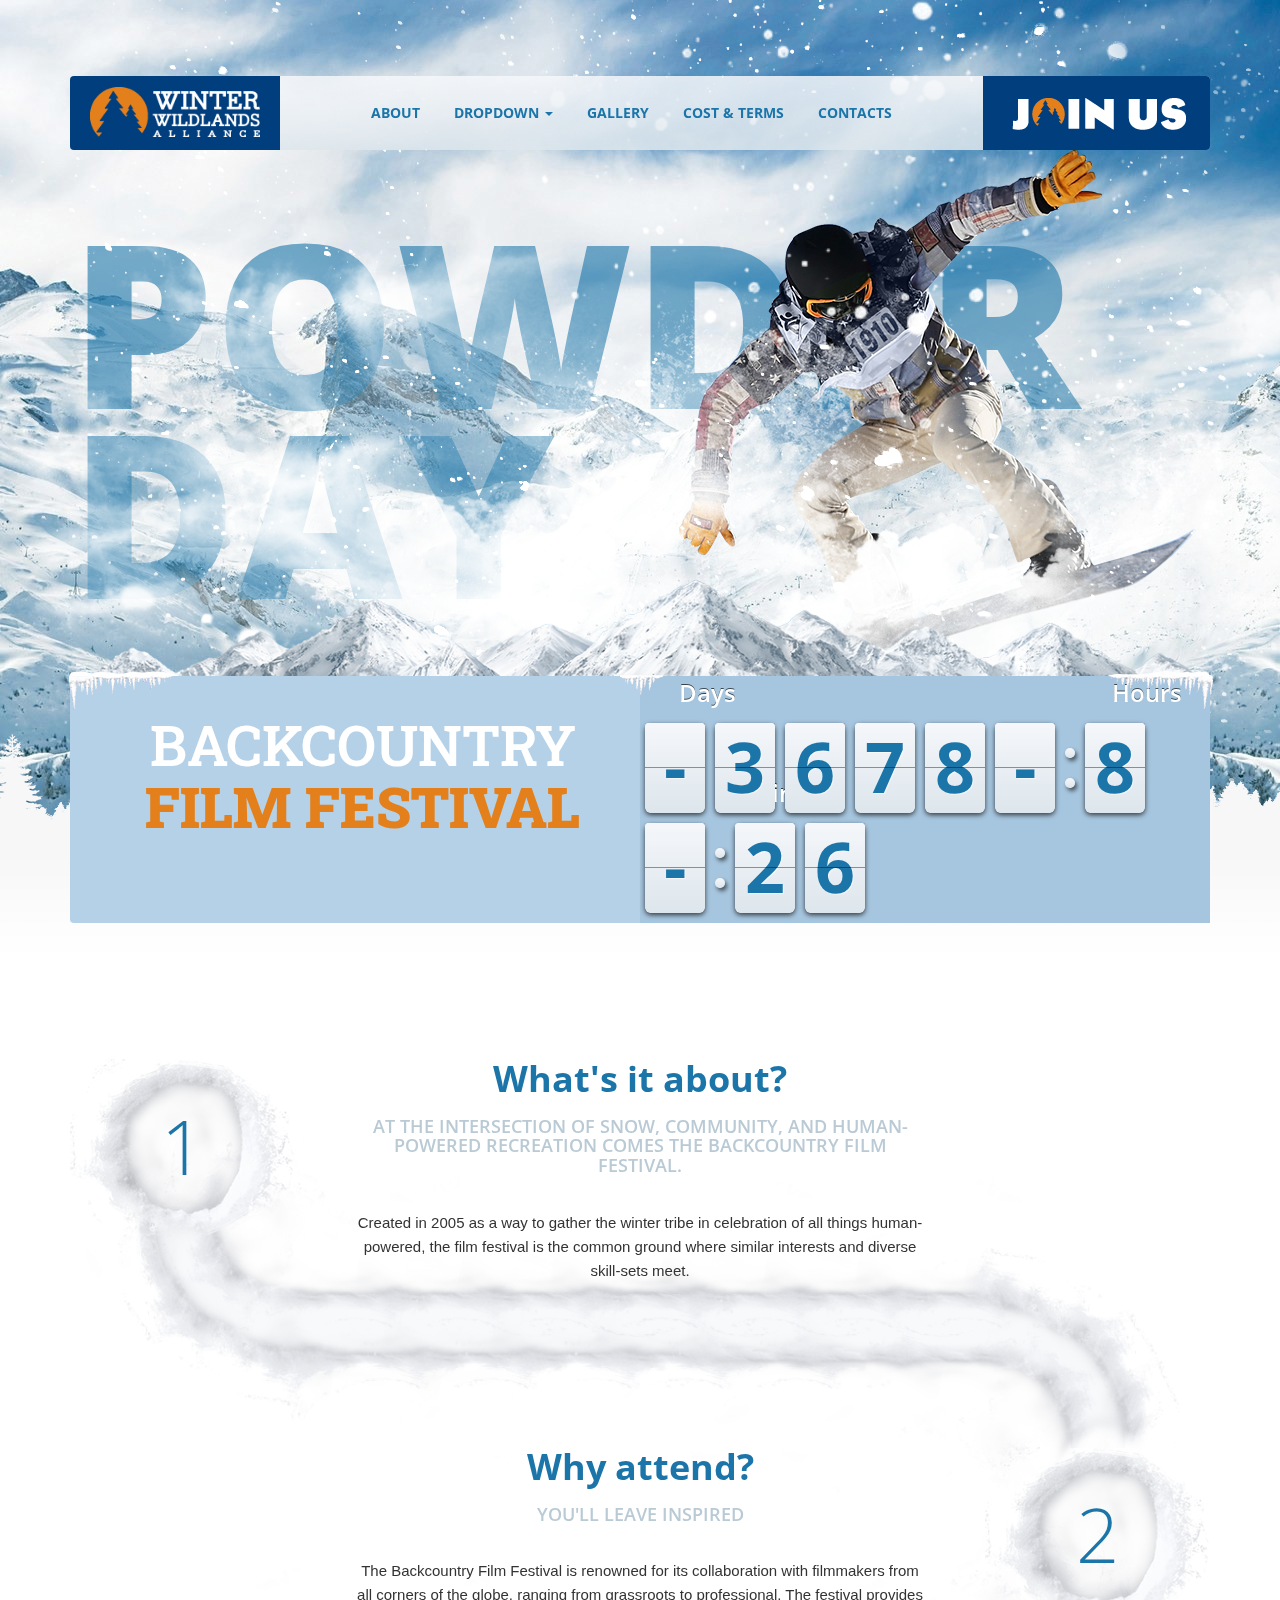
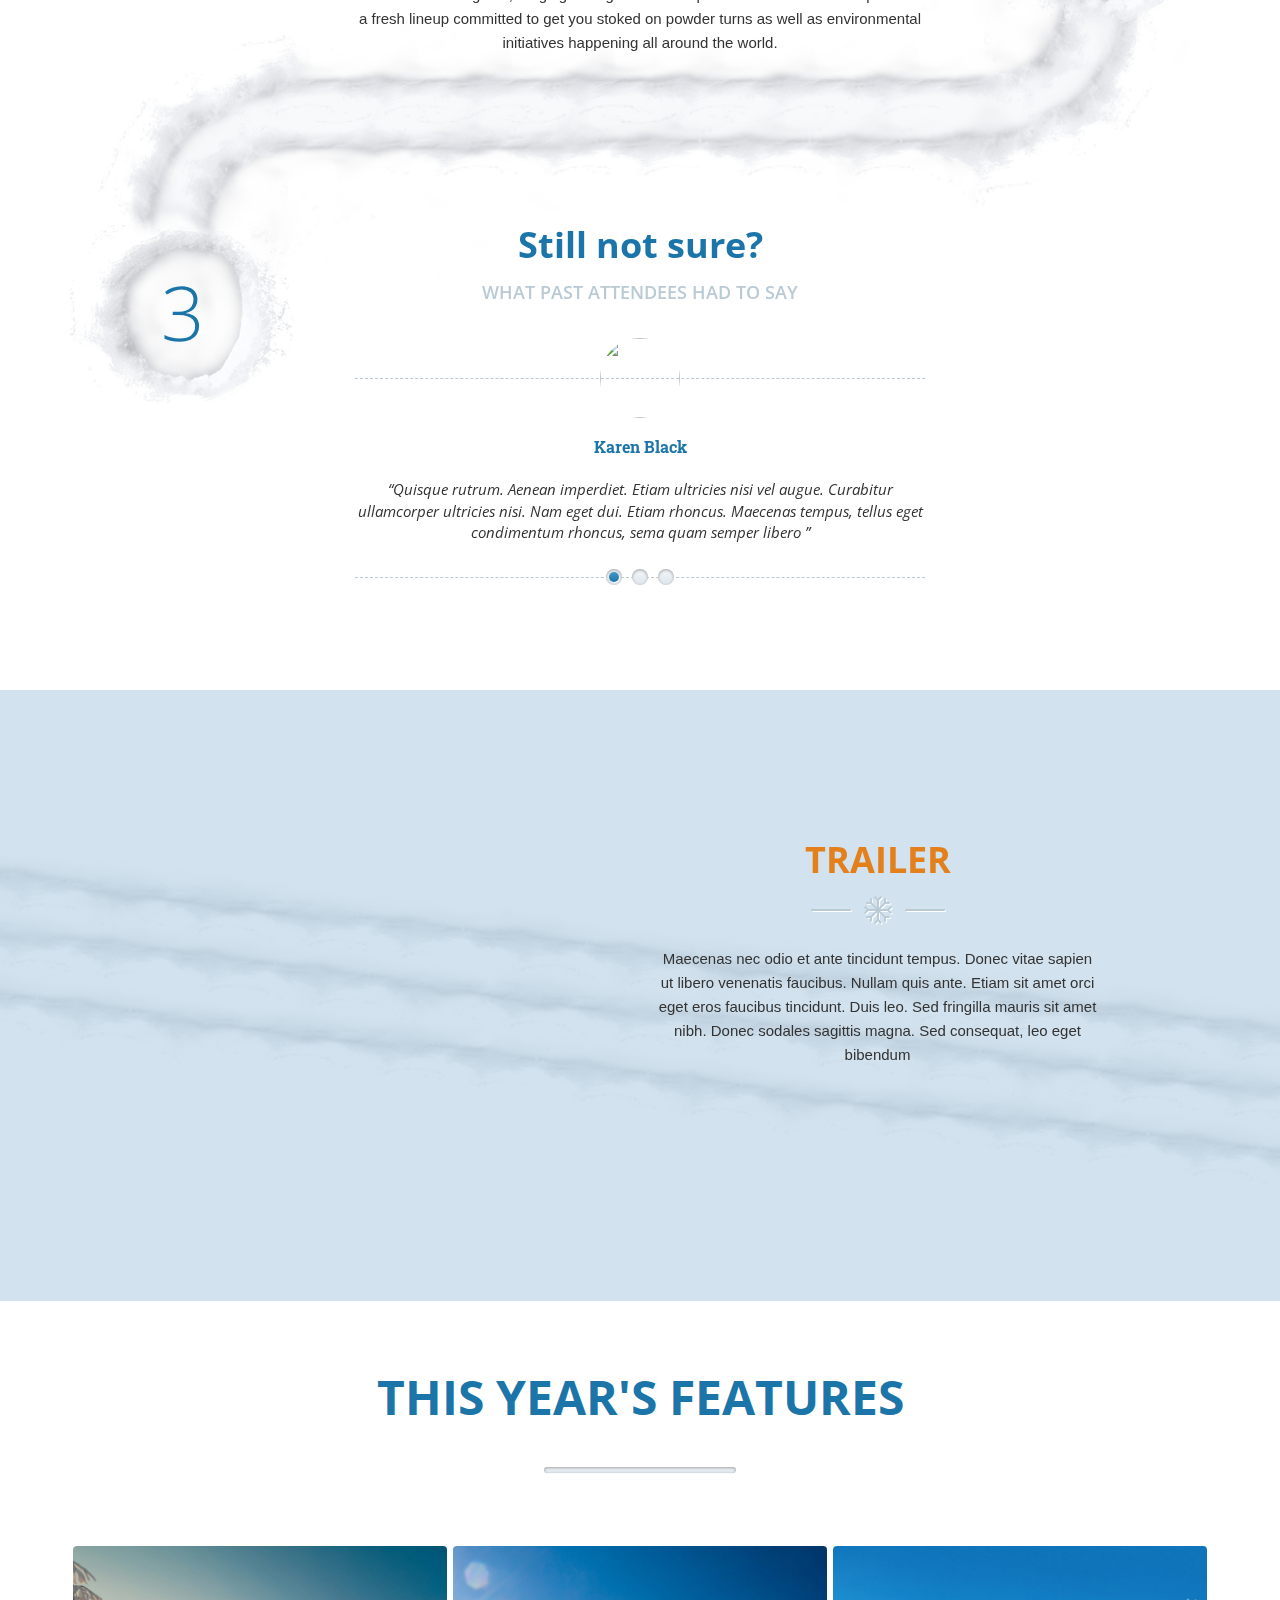
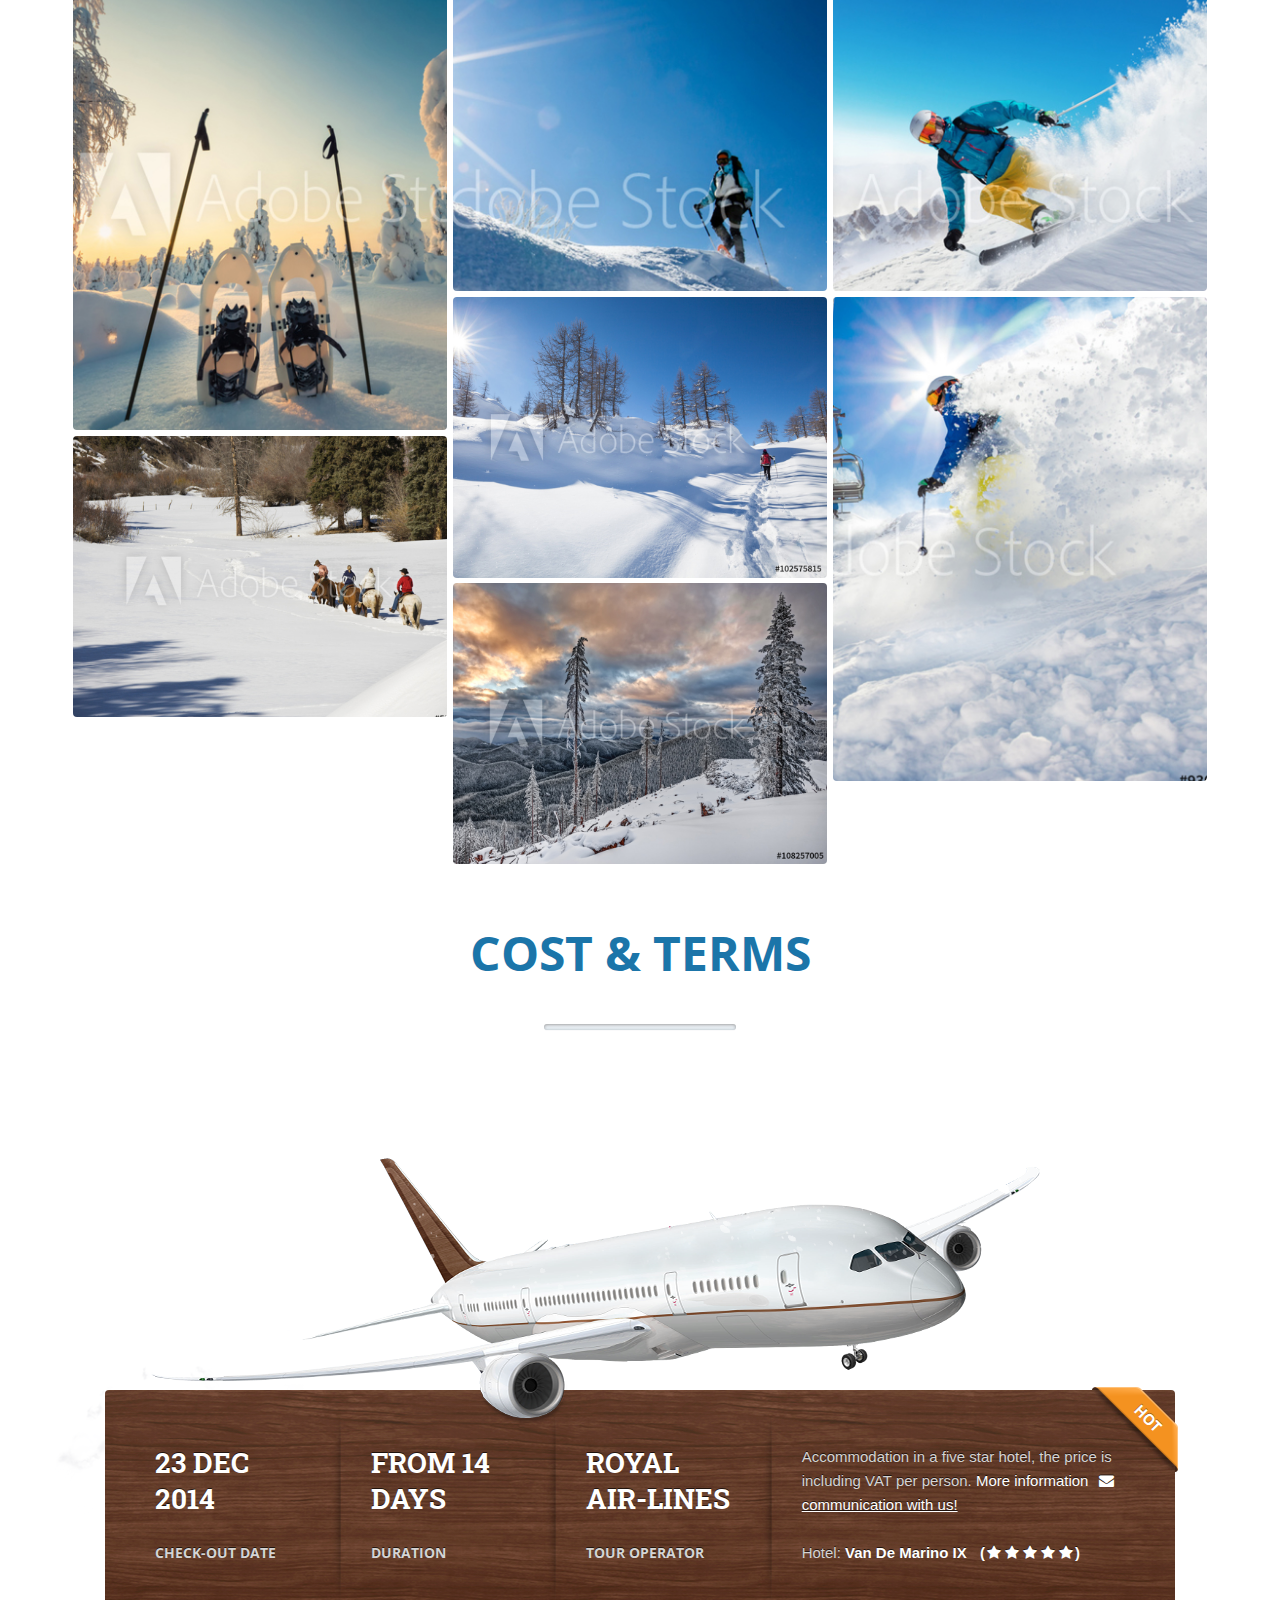
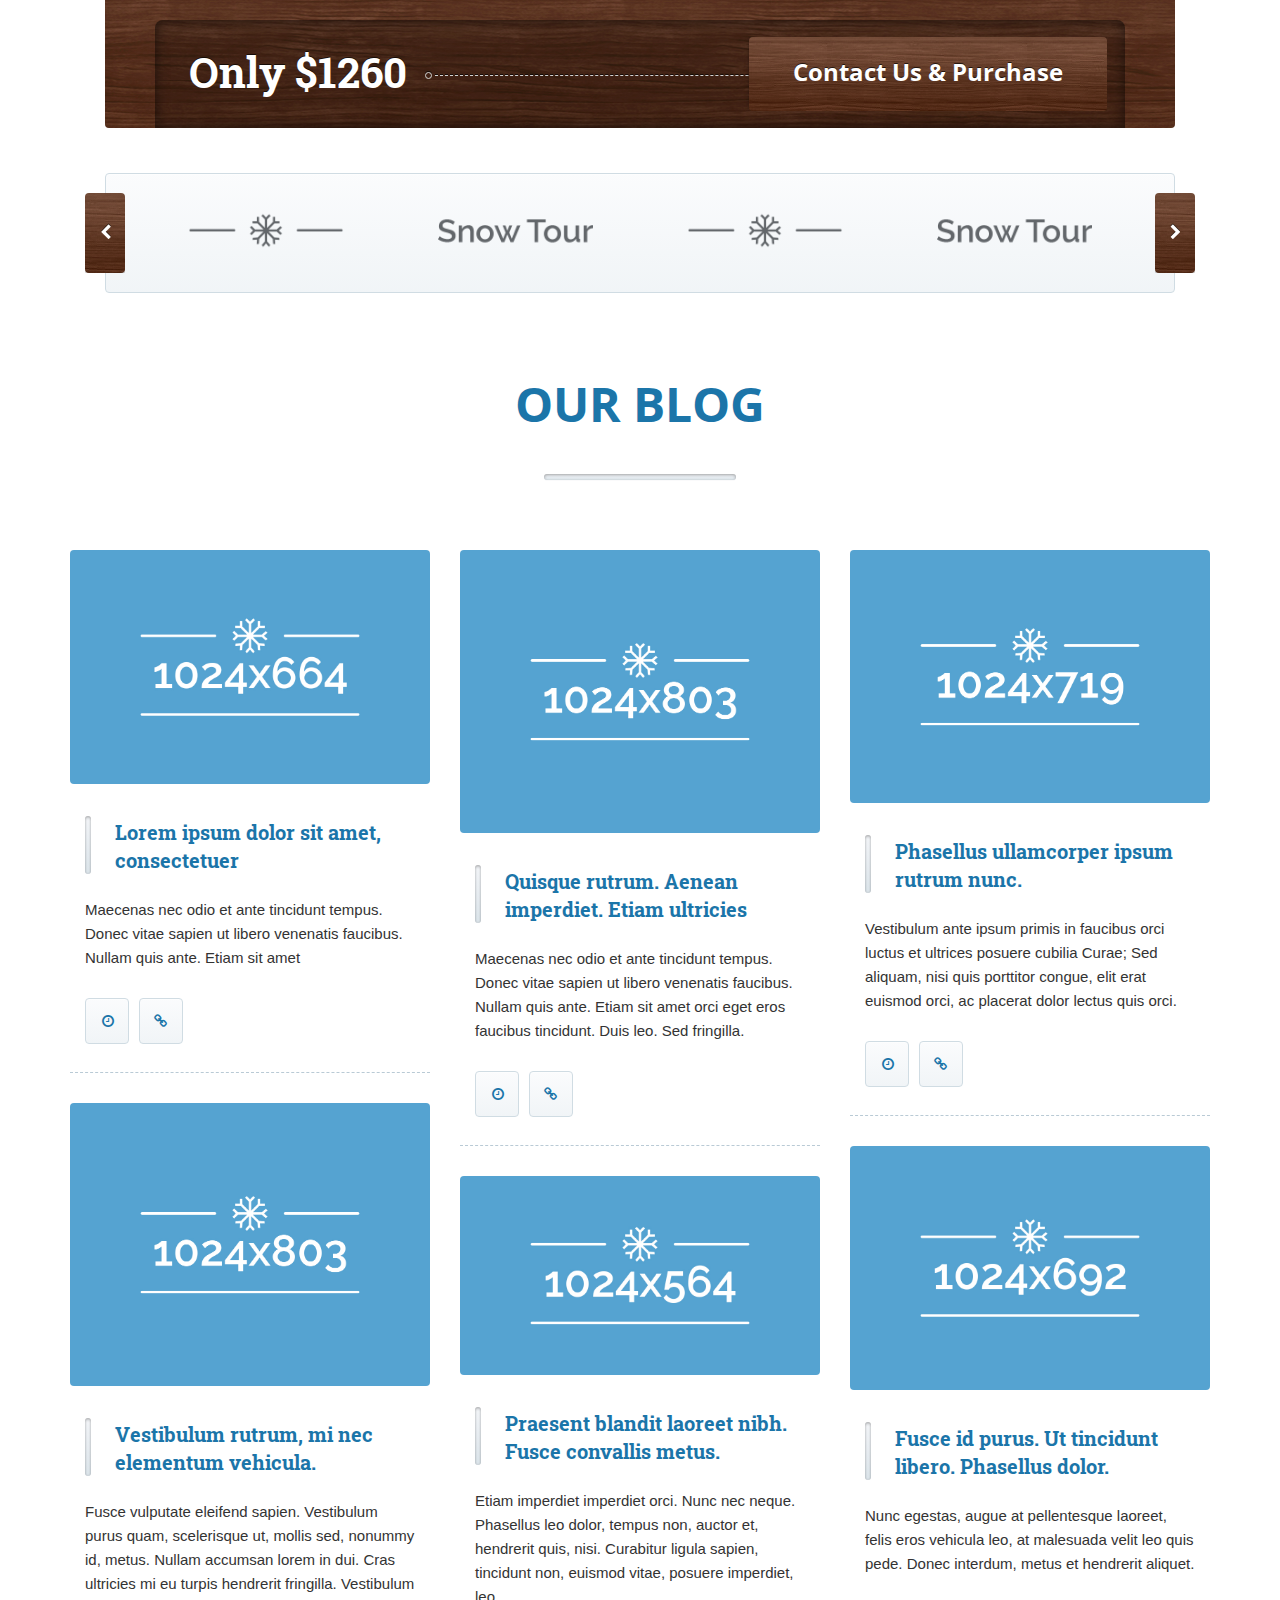
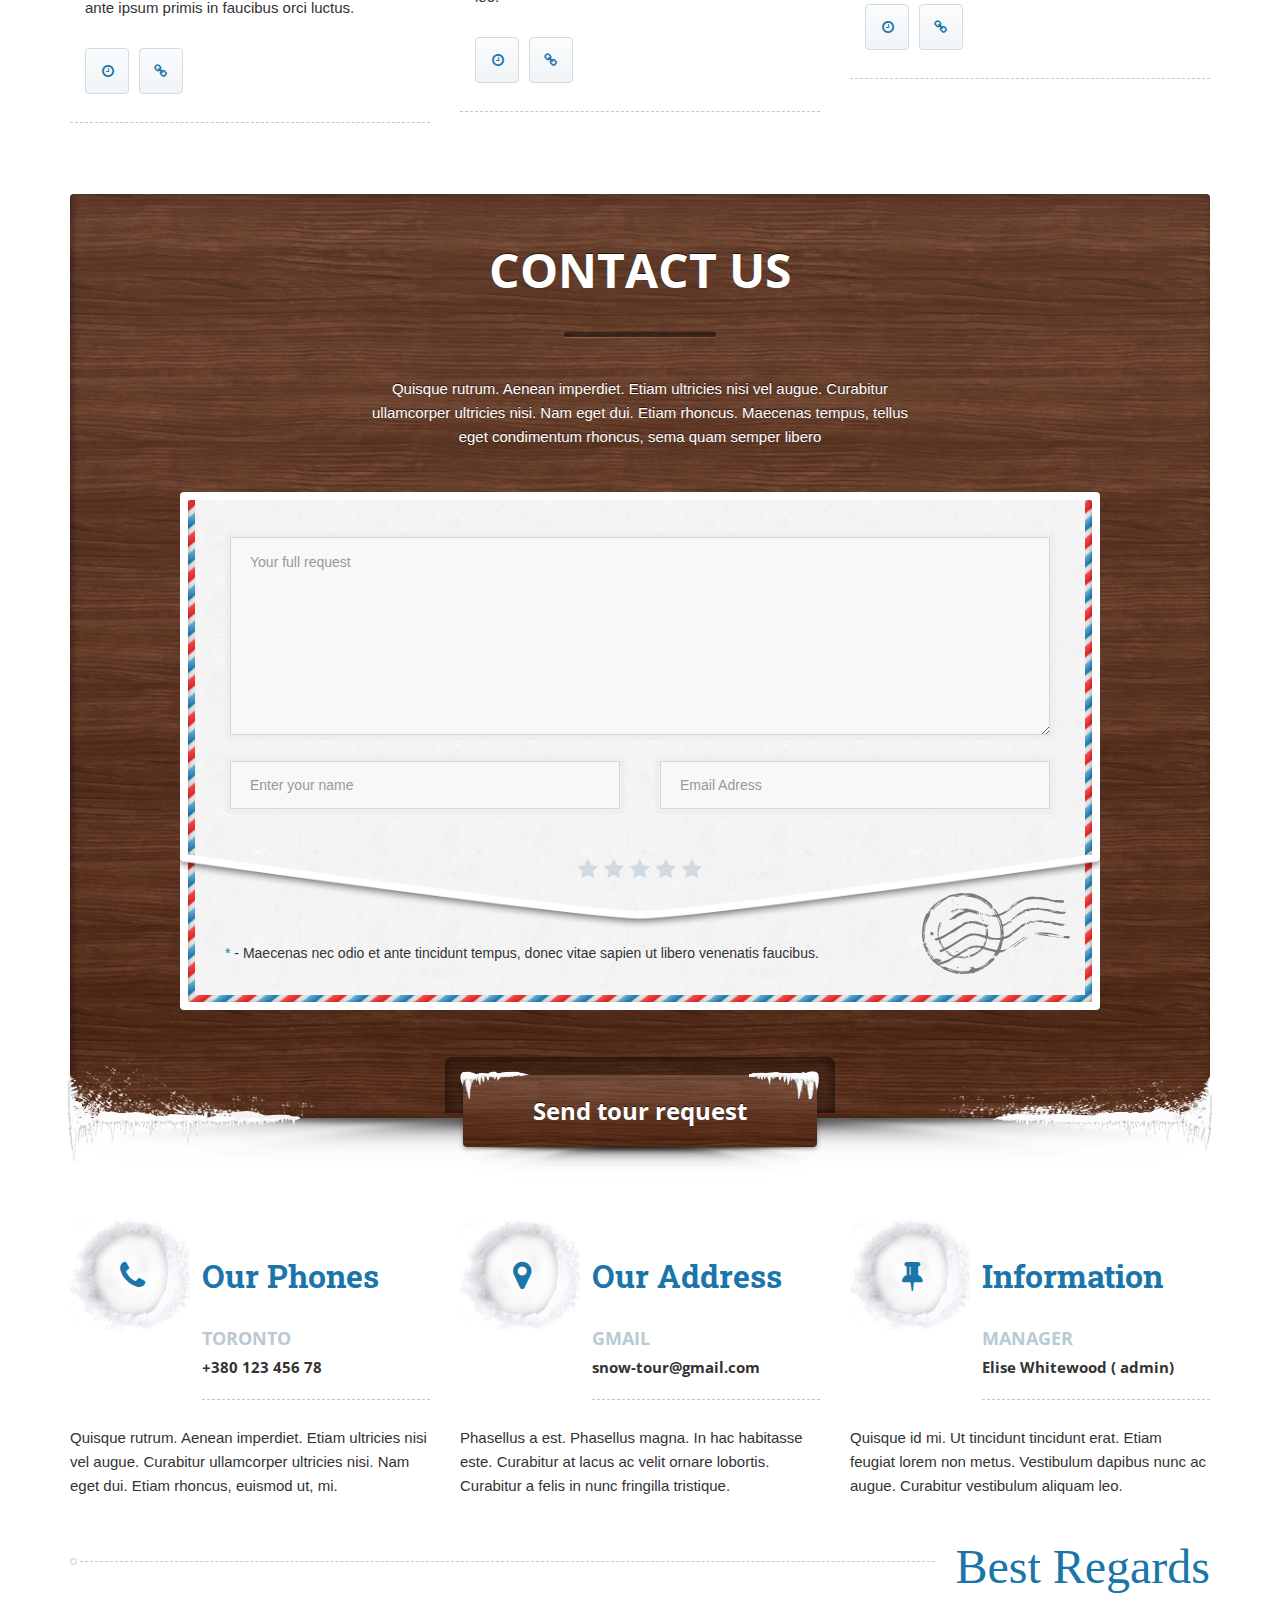
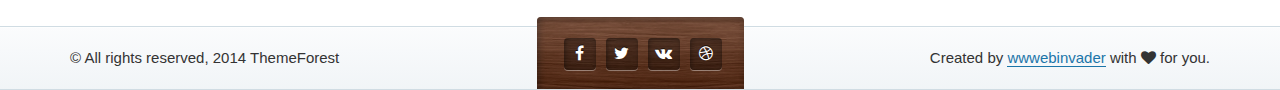
==== index.html @ fcaaca7b "initial commit" ====
<!DOCTYPE html>
<html lang="en">

<head>

    <meta charset="utf-8">
    <meta http-equiv="X-UA-Compatible" content="IE=edge">
    <meta name="viewport" content="width=device-width, initial-scale=1">
    <meta name="description" content="">
    <meta name="author" content="">

    <title>Snow Tour - Responsive Winter Travel Landing Page</title>

    <!-- Bootstrap Core CSS -->
    <link href="css/bootstrap.min.css" rel="stylesheet">

    <!-- Custom Fonts -->
    <link href="font-awesome-4.2.0/css/font-awesome.min.css" rel="stylesheet" type="text/css">
    
    <!-- Custom CSS -->
    <link href="js/lib/flipclock/flipclock.css" rel="stylesheet" type="text/css">
    <link href="js/lib/owlcarousel/assets/owl.carousel.css" rel="stylesheet" type="text/css">
    <link href="js/lib/owlcarousel/assets/owl.theme.default.css" rel="stylesheet" type="text/css">
    <link href="js/lib/magnificpopup/magnific-popup.css" rel="stylesheet" type="text/css">
    <link href="css/animate.css" rel="stylesheet" type="text/css">
    <link href="css/style.css" rel="stylesheet">
    <link href="css/responsive.css" rel="stylesheet">

    <!-- HTML5 Shim and Respond.js IE8 support of HTML5 elements and media queries -->
    <!-- WARNING: Respond.js doesn't work if you view the page via file:// -->
    <!--[if lt IE 9]>
        <script src="https://oss.maxcdn.com/libs/html5shiv/3.7.0/html5shiv.js"></script>
        <script src="https://oss.maxcdn.com/libs/respond.js/1.4.2/respond.min.js"></script>
    <![endif]-->

</head>

<body id="page-top" data-spy="scroll" data-target=".navbar-fixed-top">

    
    <!-- Main Navigation -->
    <nav class="navbar navbar-custom navbar-fixed-top" role="navigation">
    	<div class="container">
        	<div class="main-menu">
            
    			<div class="navbar-header">
                
                
               	<div class="main-menu-logo">
                
                			<!-- Your Logo Text Here -->
                            <a class="page-scroll" href="#page-top"><img src="img/logo.png" alt="WWL logo"/></a>
                            
                            <button type="button" class="navbar-toggle" data-toggle="collapse" data-target=".navbar-main-collapse">
                                <i class="fa fa-bars"></i>
                            </button>
                </div><!-- /.main-menu-logo -->
  				</div><!-- /.navbar-header -->
                
                <!-- Collect the nav links, forms, and other content for toggling -->
                <div class="main-menu-nav collapse navbar-collapse navbar-right navbar-main-collapse">
               		<div class="main-menu-nav-wrapper">
                    
                    <!-- Main Menu Items -->
       				<div class="main-menu-items ">
                        <ul class="nav navbar-nav">
                            <!-- Hidden li included to remove active class from about link when scrolled up past about section -->
                            <li class="hidden">
                                <a href="#page-top"></a>
                            </li>
                            
                            <!-- 01 -->
                            <li>
                                <a class="page-scroll" href="#about">About</a>
                            </li>
                            
                            <!-- 02 - Dropdown Menu -->
                            <li class="dropdown">
                              <a class="dropdown-toggle" data-toggle="dropdown">Dropdown <span class="caret"></span></a>
                              <ul class="dropdown-menu" role="menu">
                                <li><a href="#">Action</a></li>
                                <li><a href="#">Another action</a></li>
                                <li><a href="#">Something else here</a></li>
                                <li class="divider"></li>
                                <li><a href="#">Separated link</a></li>
                                <li class="divider"></li>
                                <li><a href="#">One more separated link</a></li>
                              </ul>
                            </li>
                            
                            <!-- 03 -->               
                            <li>
                                <a class="page-scroll" href="#gallery">Gallery</a>
                            </li>
                            
                            <!-- 04 -->
                            <li>
                                <a class="page-scroll" href="#cost-and-terms">Cost & Terms</a>
                            </li>
                            
                            <!-- 05 -->
<!--
                            <li>
                                <a class="page-scroll" href="#blog">Our Blog</a>
                            </li>
-->
                            
                            <!-- 06 -->
                            <li>
                                <a class="page-scroll" href="#contacts">Contacts</a>
                            </li>
                            
                        </ul>
                        </div>
                   		
                        
                        <!-- Social Icons -->
                        <div class="main-menu-social">
                            <img src="img/join_us.gif" alt="join us" />
                        </div><!-- /.main-menu-social -->
                    </div><!-- /.main-menu-nav-wrapper -->
                </div><!-- /.main-menu-nav -->
            </div><!-- /.main-menu -->
        </div><!-- /.container -->
    </nav>

    <!-- Intro Header -->
    <header class="intro">
       <div class="intro-body">
      	    <div class="layer-snow"></div>
            <div class="layer-sky"></div> 
            
            <div class="container">
                <div class="row">
                    <div class="col-md-12">
                    
                    <!-- Main Intro Image -->
            		<img class="header-image absolute-right" src="img/intro-bg-layer-snowboarder.png" alt="">
                     
                    <!-- Heading Text - Slider -->
                    <div class="heading-text">
                    	<ul class="heading-text-slider">
                        	<li>Powder Day</li>
                    	    <li>Human Powered</li>
                    	</ul>
                    </div><!-- /.heading-text -->
                    
                    </div><!-- /.col-md-12 -->
                </div><!-- /.row -->
            </div><!-- /.container -->
        </div><!-- /.intro-body -->
    </header><!-- /.intro -->
    
    
	<!-- Intro-Info Section -->
    <section id="intro-info">
    <div class="container">
        <div class="row">
            <div class="col-lg-12">
            <div class="intro-info-background-element">
                	<div class="intro-info-wrapper">
                		<div class="intro-info-background">
                        
                        	<!-- Left Intro Block -->
                            <div class="col-lg-6 col-md-12 intro-info-left-wrapper">
                            <div class="intro-info-left">
                            	<h1>Backcountry <span>Film Festival</span></h1>                               
                               
                            
                            </div><!-- /.intro-info-left --> 
                        	</div><!-- /.col-lg-6 --> 
                        
                        
                        	<!-- Right Intro Block -->
                            <div class="col-lg-6 col-md-12 intro-info-right">
                                <div class="clock-wrapper">
                                	<div class="clock"></div>
                                </div><!-- /.clock-wrapper -->
                                
                            
                            </div><!-- /.intro-info-right -->
                	
                    </div><!-- /.intro-info-background --> 
                	</div><!-- /.intro-info-wrapper --> 
            </div><!-- /.intro-info-background-element --> 
            </div><!-- /.col-lg-12 --> 
        </div><!-- /.row --> 
    </div><!-- /.container --> 
    </section><!-- /#intro-info -->  

    

    <!-- About Section -->
    <section id="about" class="text-center">
        <div class="container">
        <div class="row">
            <div class="col-lg-12">
            
            	<!-- Features List -->
				<ol>
                	
                    <!-- 01 -->
                    <li>
                    	<div class="about-list-wrapper">
                        <div class="col-lg-6 col-lg-offset-3 col-md-6 col-md-offset-3 about-list-content">
                    	<h2>What's it about?</h2>
                        <h3>At the intersection of snow, community, and human-powered recreation comes the Backcountry Film Festival.</h3>
                        
                         <p>
                               Created in 2005 as a way to gather the winter tribe in celebration of all things human-powered, the film festival is the common ground where similar interests and diverse skill-sets meet. 
                                </p>
                        </div><!-- /.about-list-wrapper -->
                        </div><!-- /.col-lg-6 --> 
                    </li>
                    
                    <!-- 02 -->
                  	<li>
                    	<div class="about-list-wrapper">
                        <div class="col-lg-6 col-lg-offset-3 col-md-6 col-md-offset-3 about-list-content">
                    	<h2>Why attend?</h2>
                        <h3>you'll leave inspired</h3>
                        
                        <p>
                            The Backcountry Film Festival is renowned for its collaboration with filmmakers from all corners of the globe, ranging from grassroots to professional. The festival provides a fresh lineup committed to get you stoked on powder turns as well as environmental initiatives happening all around the world.
                        </p>
                        </div><!-- /.col-lg-6 --> 
                        </div><!-- /.about-list-wrapper -->
                    </li>
                    
                    <!-- 03 - No background element here -->
                    <li class="no-element">
                    	<div class="about-list-wrapper">
                        <div class="col-lg-6 col-lg-offset-3 col-md-6 col-md-offset-3 about-list-content">
                    	<h2>Still not sure?</h2>
                        <h3>what past attendees had to say
                            </h3>
                        

                        	<!-- Reviews Owl Slider -->
                            <div class="reviews-slider">
                            
                            	<!-- 01 -->
                                <div class="item">
                                    <div class="reviews-user-avatar"><img src="https://randomuser.me/api/portraits/women/45.jpg" alt=""></div><!-- /.reviews-user-avatar -->
                                    <h4>Karen Black</h4>
                                    <span>Quisque rutrum. Aenean imperdiet. Etiam ultricies nisi vel augue. Curabitur ullamcorper ultricies nisi. Nam eget dui. Etiam rhoncus. Maecenas tempus, tellus eget condimentum rhoncus, sema quam semper libero
                                    </span>
                                </div><!-- /.item -->
                                
                                <!-- 02 -->
                                <div class="item">
                                    <div class="reviews-user-avatar"><img src="https://randomuser.me/api/portraits/men/44.jpg" alt=""></div><!-- /.reviews-user-avatar -->
                                    <h4>Tony Black</h4>
                                    <span>Maecenas nec odio et ante tincidunt tempus. Donec vitae sapien ut libero venenatis faucibus. Nullam quis ante. Etiam sit amet orci eget eros faucibus tincidunt. Duis leo. Sed fringilla mauris sit amet nibh.
                                    </span>
                                </div><!-- /.item -->
                                
                                <!-- 03 -->
                                <div class="item">
                                    <div class="reviews-user-avatar"><img src="https://randomuser.me/api/portraits/men/8.jpg" alt=""></div><!-- /.reviews-user-avatar -->
                                    <h4>Oliver Arrow</h4>
                                    <span>Vestibulum ante ipsum primis in faucibus orci luctus et ultrices posuere cubilia Curae; Fusce id purus. Ut varius tincidunt libero. Phasellus dolor. Maecenas vestibulum mollis diam. Pellentesque ut neque.
                                    </span>
                                </div><!-- /.item -->
    

                            </div><!-- /.col-lg-6 --> <!-- /.reviews-slider -->
                        </div><!-- /.col-lg-6 --> 
                        </div><!-- /.about-list-wrapper -->
                    </li>
                    
                </ol>
				</div><!-- /.container --> 
            </div><!-- /.col-lg-12 --> 
        </div><!-- /.row -->
    
    

		<!-- About Section Content -->
		<div class="about-content">
        <div class="container">
       		<div class="row">
       			<div class="col-lg-12">               
                	<div class="col-lg-5 col-lg-offset-1 col-md-10 col-md-offset-1 col-sm-10 col-sm-offset-1 col-xs-10 col-xs-offset-1 about-content-video-wrapper">
   							
                            
                            <!-- Video -->
                            <div class="about-content-video">
                            
                                <div class="video-wrapper">
                                
                                	<!-- Add link on your video or add iframe HTML code -->
                                	<iframe src="http://player.vimeo.com/video/69903126?title=1&amp;byline=1&amp;portrait=0&amp;color=b9cad5" width="470" height="310" allowfullscreen></iframe>
                                    
                                </div><!-- /.video-wrapper --> 
                            
                            </div><!-- /.about-content-video -->
                    </div><!-- /.col-lg-5 -->
                    
                    
                    <!-- Table for Mobile Devices -->
                    <div class="only-mobile">
                    <div class="about-bottom-table-wrapper">
                    	
                         <div class="about-bottom-table">
                            <div class="about-bottom-shadow">
                            </div><!-- /.about-bottom-shadow -->
                         </div><!-- /.about-bottom-table --> 
                        
                    </div><!-- /.about-bottom-table-wrapper --> 
                    </div><!-- /.only-mobile --> 
               
               		<div class="col-lg-5 about-specific-content">
<!--                        <h3>Best Choice</h3>-->
                        <h2>Trailer</h2>
                        <p>
                        Maecenas nec odio et ante tincidunt tempus. Donec vitae sapien ut libero venenatis faucibus. Nullam quis ante. Etiam sit amet orci eget eros faucibus tincidunt. Duis leo. Sed fringilla mauris sit amet nibh. Donec sodales sagittis magna. Sed consequat, leo eget bibendum
                        </p>
                    </div><!-- /.col-lg-5 --> 
                    
                    
                    <!-- Table for Desctop Devices -->
                    <div class="about-bottom-table-wrapper">
                         <div class="about-bottom-table">
                            <div class="about-bottom-shadow">
                            </div><!-- /.about-bottom-shadow -->
                         </div><!-- /.about-bottom-table --> 
                    </div><!-- /.about-bottom-table-wrapper --> 

                </div><!-- /.about-content --> 

            </div><!-- /.col-lg-12 --> 
        </div><!-- /.row -->
        </div><!-- /.container -->  
    </section><!-- /#about -->  


	<!-- Gallery Section -->
	<section id="gallery" class="text-center">
    <div class="container">
        <div class="row">
			<div class="col-lg-12">
            
            	<h1 class="main-title">This Year's Features</h1>  
          
          	</div><!-- /.col-lg-12 --> 
       	</div><!-- /.row -->
    </div><!-- /.container -->  

          
	 <!-- Ajax Page Start -->
     
     <div class="ajax-div">  
     
         <!-- loading -->
         <div class="loader"></div>
     
         <!-- content-ajax -->
         <div id="content-ajax"></div>
     
     </div><!-- /#ajax-div -->

	<!-- Ajax Page End -->
                
                
        <div class="container">
        <div class="row">
			<div class="col-lg-12">             
                <div class="gallery-wrapper">
    				
<!--
                    <div class="gallery-filter">
                     
                        <a href="#" data-filter="*" class="current">Show All</a>
                        <a href="#" data-filter=".snowboard">Snowboard</a> 
                        <a href="#" data-filter=".competitions">Competitions</a>
                        <a href="#" data-filter=".ski-tours">Ski Tours</a>
  
                    </div>
-->
                 
               	<div class="gallery-container">

                    <!-- 01 -->
                    <div class="item col-lg-4 col-md-4 col-sm-6 col-xs-12 height-x3 snowboard competitions">
                        
                        <div class="item-wrapper">
   						<a href="#!gallery/gallery-page.html">
                            <div class="item-overlay">
                                <h3>The Weight of Winter</h3>
                                <b>Ben Sturgulewski</b>
                                <span class="gallery-link"><i class="fa fa-chevron-right"></i></span>
                            </div><!-- /.item-overlay -->
                        	
                       		<img src="img/gallery/pic-7.jpg" alt="image">
                        </a>
                        </div><!-- /.item-wrapper -->
                        
                    </div><!-- /.item -->
                 	
                    
                    <!-- 02 -->
                    <div class="item col-lg-4 col-md-4 col-sm-6 col-xs-12 height-x2 snowboard">
                        
                        <div class="item-wrapper">
   						<a href="#!gallery/gallery-page.html">
                            <div class="item-overlay">
                                <h3>I Love Splitboarding</h3>
                                <b>Right on Brother</b>
                                <span class="gallery-link"><i class="fa fa-chevron-right"></i></span>
                            </div><!-- /.item-overlay -->
                        	
                       		<img src="img/gallery/pic-1.jpg" alt="image">
                        </a>
                        </div><!-- /.item-wrapper -->
                        
                    </div><!-- /.item -->  
                    
                    
                    <!-- 03 -->
                    <div class="item col-lg-4 col-md-4 col-sm-6 col-xs-12 height-x2 competitions">
                        
                        <div class="item-wrapper">
   						<a href="#!gallery/gallery-page.html">
                            <div class="item-overlay">
                                <h3>Shifting Ice</h3>
                                <b>Kt Miller</b>
                                <span class="gallery-link"><i class="fa fa-chevron-right"></i></span>
                            </div><!-- /.item-overlay -->
                        	
                       		<img src="img/gallery/pic-6.jpg" alt="image">
                        </a>
                        </div><!-- /.item-wrapper -->
                        
                    </div><!-- /.item -->
                     
                     
                    <!-- 04 -->
                    <div class="item col-lg-4 col-md-4 col-sm-6 col-xs-12 height-x3 ski-tours">
                        
                         <div class="item-wrapper">
   						<a href="#!gallery/gallery-page.html">
                            <div class="item-overlay">
                                <h3>The Forecaster</h3>
                                <b>Spindle Productions</b>
                                <span class="gallery-link"><i class="fa fa-chevron-right"></i></span>
                            </div><!-- /.item-overlay -->
                        	
                       		<img src="img/gallery/pic-2.jpg" alt="image">
                        </a>
                        </div><!-- /.item-wrapper -->
                        
                    </div><!-- /.item -->
                 	
                    
                    <!-- 05 -->
                    <div class="item col-lg-4 col-md-4 col-sm-6 col-xs-12 height-x3 snowboard">
                        
                        <div class="item-wrapper">
   						<a href="img/gallery/05-large.jpg" class="popup">
                            <div class="item-overlay">
                                <h3>55 Hours in Mexico</h3>
                                <b> Joey Schusler</b>
                                <span class="gallery-link"><i class="fa fa-chevron-right"></i></span>
                            </div><!-- /.item-overlay -->
                        	
                       		<img src="img/gallery/pic-5.jpg" alt="image">
                        </a>
                        </div><!-- /.item-wrapper -->
                        
                    </div><!-- /.item -->
                    
                    
                    <!-- 06 -->
                    <div class="item col-lg-4 col-md-4 col-sm-6 col-xs-12 height-x2 competitions">
                        
                        <div class="item-wrapper">
   						<a href="#!gallery/gallery-page.html">
                            <div class="item-overlay">
                                <h3>Always Above Us </h3>
                                <b>Sherpa Cinema</b>
                                <span class="gallery-link"><i class="fa fa-chevron-right"></i></span>
                            </div><!-- /.item-overlay -->
                        	
                       		<img src="img/gallery/pic-3.jpg" alt="image">
                        </a>
                        </div><!-- /.item-wrapper -->
                        
                    </div><!-- /.item --> 
                    
                    <!-- 06 -->
                    <div class="item col-lg-4 col-md-4 col-sm-6 col-xs-12 height-x2 competitions">
                        
                        <div class="item-wrapper">
   						<a href="#!gallery/gallery-page.html">
                            <div class="item-overlay">
                                <h3>Connections</h3>
                                <b>Dynafit</b>
                                <span class="gallery-link"><i class="fa fa-chevron-right"></i></span>
                            </div><!-- /.item-overlay -->
                        	
                       		<img src="img/gallery/pic-8.jpg" alt="image">
                        </a>
                        </div><!-- /.item-wrapper -->
                        
                    </div><!-- /.item -->
                    
                    
                
                </div><!-- /.gallery-container --> 
                </div><!-- /.gallery-wrapper --> 
                
            </div><!-- /.col-lg-12 --> 
        </div><!-- /.row -->  
        </div><!-- /.container -->    
    </section><!-- /#gallery -->


	<!-- Cost and Terms Section -->
	<section id="cost-and-terms">
    <div class="container">
        <div class="row">
			<div class="col-lg-12">
            	<h1 class="main-title">Cost & Terms</h1>
           </div><!-- /.col-lg-12 -->   
                
                <div class="price-block-wrapper dark-section">
                <div class="price-block">
                
                	<!-- Your Ribbon -->
                	<div class="ribbon">
                    
                    	<!-- Small text here -->
                   		<span>HOT</span>
                        
                    </div><!-- /.ribbon -->  

							
                    <!-- Left Block -->
                    <div class="col-lg-8 no-padding price-block-left">
                    
                    
                        <div class="col-lg-4 col-md-4 col-sm-4 col-xs-12 price-block-col">
                            <h1>23 dec <br> 2014</h1>
                            <h5>Check-out date</h5>
                        </div><!-- /.col-lg-4 -->
                        
                        
                        <div class="col-lg-4 col-md-4 col-sm-4 col-xs-12 price-block-col">
                            <h1>from 14 <br> days</h1>
                            <h5>Duration</h5>
                        </div><!-- /.col-lg-4 -->
                            
                        
                        <div class="col-lg-4 col-md-4 col-sm-4 col-xs-12 price-block-col">
                            <h1>Royal <br> Air-lines</h1>
                            <h5>Tour Operator</h5>
                        </div><!-- /.col-lg-4 -->
                    
                    </div><!-- /.col-lg-8 -->
                    
                    
                    <!-- Right Block -->
                    <div class="col-lg-4 price-block-right ">
                        <p>Accommodation in a five star hotel, the price is including VAT per person. <span class="text-light">More information <a href="#contacts"><i class="fa fa-envelope"></i>communication with us!</a></span>
                        <br><br>
                        Hotel: <strong>Van De Marino IX  
                        <span class="horizontal-margin">(<i class="fa fa-star"></i><i class="fa fa-star"></i><i class="fa fa-star"></i><i class="fa fa-star"></i><i class="fa fa-star"></i>)
                        </span>
                        </strong>
                        </p>
                    </div><!-- /.col-lg-4 -->
                    
                    
                    <!-- Center Block -->
                    <div class="col-lg-12 price-block-center">
                
                            <div class="price"><h1>Only $1260</h1></div>
                            <div class="line"><a href=""><span>Contact Us & Purchase</span></a></div>
                        
                    </div><!-- /.col-lg-12 -->
                
                </div><!-- /.price-block -->
                </div><!-- /.price-block-wrapper -->
                
                
                <!-- Partners Owl Slider -->
                <div class="partners-slider-wrapper">
                
                    <div class="partners-slider-nav">
                        <div class="partners-slider-prev"><i class="fa fa-chevron-left"></i></div>
                        <div class="partners-slider-next"><i class="fa fa-chevron-right"></i></div>
                    </div><!-- /.partners-slider-nav -->
                
                    <div class="overflow-hidden">
                        <div class="partners-slider">
                            
                            <div class="item"><a href="http://themeforest.net/user/wwwebinvader"><img src="img/partners/01.png" alt=""></a></div><!-- /.item -->
                            <div class="item"><a href="http://themeforest.net/user/wwwebinvader"><img src="img/partners/02.png" alt=""></a></div><!-- /.item -->
                            <div class="item"><a href="http://themeforest.net/user/wwwebinvader"><img src="img/partners/03.png" alt=""></a></div><!-- /.item -->
                            <div class="item"><a href="http://themeforest.net/user/wwwebinvader"><img src="img/partners/04.png" alt=""></a></div><!-- /.item -->
                            
                       </div><!-- /.partners-slider -->
                   </div><!-- /.overflow-hidden -->
               </div><!-- /.partners-slider-wrapper -->
          
       	</div><!-- /.row -->
    </div><!-- /.container --> 
    </section><!-- /#cost-and-terms -->


	<!-- Blog Section -->
	<section id="blog">
    <div class="container">
        <div class="row">
			<div class="col-lg-12">
            
            	<h1 class="main-title">Our Blog</h1>  
          
          	</div><!-- /.col-lg-12 --> 
       	</div><!-- /.row -->
    </div><!-- /.container --> 
    
	<!-- Ajax Page Start -->
   
    <div class="ajax-div">  
    
       <!-- loading -->
       <div class="loader"></div>
    
       <!-- content-ajax -->
       <div id="blog-content-ajax"></div>
    
    </div><!-- /#ajax-div -->

	<!-- Ajax Page End -->

    <div class="container">
        <div class="row">
        
        <div class="blog-posts-wrapper">
        
        	<!-- 01 -->
            <div class="blog-post col-lg-4 col-md-6 col-sm-6">  
				<img src="img/blog/01-large.jpg" alt="">
                    <div class="blog-post-content">
                    	<h3><a href="#!blog/blog-page-1.html">Lorem ipsum dolor sit amet, consectetuer</a></h3>
                        <p>
                        Maecenas nec odio et ante tincidunt tempus. Donec vitae sapien ut libero venenatis faucibus. Nullam quis ante. Etiam sit amet
                        </p>
                        <span class="informer"><i class="fa fa-clock-o"></i> August 06, 2014</span>
                        <a href="" class="informer"><i class="fa fa-link"></i> Full view</a>
                    </div><!-- /.blog-post-content -->
			</div><!-- /.col-lg-4 -->
            
            <!-- 02 -->
            <div class="blog-post col-lg-4 col-md-6 col-sm-6">  
				<img src="img/blog/02-large.jpg" alt="">
                    <div class="blog-post-content">
                    	<h3><a href="#!blog/blog-page-2.html">Quisque rutrum. Aenean imperdiet. Etiam ultricies</a></h3>
                        <p>
                        Maecenas nec odio et ante tincidunt tempus. Donec vitae sapien ut libero venenatis faucibus. Nullam quis ante. Etiam sit amet orci eget eros faucibus tincidunt. Duis leo. Sed fringilla.
                        </p>
                        <span class="informer"><i class="fa fa-clock-o"></i> August 06, 2014</span>
                        <a href="" class="informer"><i class="fa fa-link"></i> Full view</a>
                    </div><!-- /.blog-post-content -->
			</div><!-- /.col-lg-4 -->
            
            <!-- 03 -->
            <div class="blog-post col-lg-4 col-md-6 col-sm-6">  
				<img src="img/blog/03-large.jpg" alt="">
                    <div class="blog-post-content">
                    	<h3><a href="#!blog/blog-page-3.html">Phasellus ullamcorper ipsum rutrum nunc.</a></h3>
                        <p>
                        Vestibulum ante ipsum primis in faucibus orci luctus et ultrices posuere cubilia Curae; Sed aliquam, nisi quis porttitor congue, elit erat euismod orci, ac placerat dolor lectus quis orci. 
                        </p>
                        <span class="informer"><i class="fa fa-clock-o"></i> August 06, 2014</span>
                        <a href="" class="informer"><i class="fa fa-link"></i> Full view</a>
                    </div><!-- /.blog-post-content -->
			</div><!-- /.col-lg-4 -->
            
            <!-- 04 -->
            <div class="blog-post col-lg-4 col-md-6 col-sm-6">  
				<img src="img/blog/04-large.jpg" alt="">
                    <div class="blog-post-content">
                    	<h3><a href="#!blog/blog-page-4.html">Vestibulum rutrum, mi nec elementum vehicula.</a></h3>
                        <p>
                        Fusce vulputate eleifend sapien. Vestibulum purus quam, scelerisque ut, mollis sed, nonummy id, metus. Nullam accumsan lorem in dui. Cras ultricies mi eu turpis hendrerit fringilla. Vestibulum ante ipsum primis in faucibus orci luctus.
                        </p>
                        <span class="informer"><i class="fa fa-clock-o"></i> August 06, 2014</span>
                        <a href="" class="informer"><i class="fa fa-link"></i> Full view</a>
                    </div><!-- /.blog-post-content -->
			</div><!-- /.col-lg-4 -->
            
            <!-- 05 -->
            <div class="blog-post col-lg-4 col-md-6 col-sm-6">  
				<img src="img/blog/06-large.jpg" alt="">
                    <div class="blog-post-content">
                    	<h3><a href="#!blog/blog-page-6.html">Fusce id purus. Ut tincidunt libero. Phasellus dolor.</a></h3>
                        <p>
                        Nunc egestas, augue at pellentesque laoreet, felis eros vehicula leo, at malesuada velit leo quis pede. Donec interdum, metus et hendrerit aliquet.
                        </p>
                        <span class="informer"><i class="fa fa-clock-o"></i> August 06, 2014</span>
                        <a href="" class="informer"><i class="fa fa-link"></i> Full view</a>
                    </div><!-- /.blog-post-content -->
			</div><!-- /.col-lg-4 -->
            
            <!-- 06 -->
            <div class="blog-post col-lg-4 col-md-6 col-sm-6">  
				<img src="img/blog/05-large.jpg" alt="">
                    <div class="blog-post-content">
                    	<h3><a href="#!blog/blog-page-5.html">Praesent blandit laoreet nibh. Fusce convallis metus.</a></h3>
                        <p>
                        Etiam imperdiet imperdiet orci. Nunc nec neque. Phasellus leo dolor, tempus non, auctor et, hendrerit quis, nisi. Curabitur ligula sapien, tincidunt non, euismod vitae, posuere imperdiet, leo. 
                        </p>
                        <span class="informer"><i class="fa fa-clock-o"></i> August 06, 2014</span>
                        <a href="" class="informer"><i class="fa fa-link"></i> Full view</a>
                    </div><!-- /.blog-post-content -->
			</div><!-- /.col-lg-4 -->
            
            
        </div><!-- /#blog-posts-wrapper -->  
        </div><!-- /.row -->  
    </div><!-- /.container -->    
    </section><!-- /#blog -->


	<!-- Contacts Section -->
	<section id="contacts">
    <div class="container">
        <div class="row">
			<div class="col-lg-12">
            <div class="contacts-wrapper">
                <div class="contacts-elements">
                
                    <!-- Main Title -->
                    <div class="col-lg-6 col-lg-offset-3 col-md-8 col-md-offset-2 dark-section">
                        <h1 class="main-title ">Contact Us</h1>
                        <p class="text-center text-light">
                        Quisque rutrum. Aenean imperdiet. Etiam ultricies nisi vel augue. Curabitur ullamcorper ultricies nisi. Nam eget dui. Etiam rhoncus. Maecenas tempus, tellus eget condimentum rhoncus, sema quam semper libero
                        </p>
                    </div><!-- /.col-lg-6 --> 
                    
                    <!-- Contcat Form -->
                    <div class="col-lg-10 col-lg-offset-1 col-md-10 col-md-offset-1">
                    
                    <!-- Form Start -->
                    <form name="sentMessage" id="contactForm" novalidate>		
                            
                        <div class="contacts-pattern-background-wrapper">
                            <div class="contacts-pattern-background">
                                
                            <div class="contact-form contacts-background">
                            
                            <!-- Text Area -->
                            <div class="control-group form-group col-lg-12">
                                <div class="controls">
                                    <textarea rows="10" cols="100" class="form-control" id="message" placeholder="Your full request" required data-validation-required-message="Please enter your message" maxlength="940"></textarea>
                                </div>
                            </div>
                            
                            <!-- Input Name -->
                            <div class="control-group form-group col-lg-6">
                                <div class="controls">
                                    <input type="text" class="form-control" id="name" placeholder="Enter your name" required data-validation-required-message="Please enter your name.">
                                    <p class="help-block"></p>
                                </div>
                            </div>
                            
                            <!-- Input Email -->
                            <div class="control-group form-group col-lg-6">
                                <div class="controls">
                                    <input type="email" class="form-control" id="email" placeholder="Email Adress" required data-validation-required-message="Please enter your email address.">
                                </div>
                            </div>
                       
                            
                            <!-- For success/fail messages -->
                            <div id="success"></div>
        
                            </div><!-- /.contacts-background --> 
        
        
                            <!-- Contacts Mail Cover -->
                            <div class="contacts-pattern-background-after">
                        
                                <i class="fa fa-star"></i>
                                <i class="fa fa-star"></i>
                                <i class="fa fa-star"></i>
                                <i class="fa fa-star"></i>
                                <i class="fa fa-star"></i>
                            
                            </div><!-- /.contacts-pattern-background-after -->
                            
                            
                            </div><!-- /.contacts-pattern-background -->
                        </div><!-- /.contacts-pattern-background-wrapper --> 
                        
                        <!-- Contacts Bottom -->
                        <div class="contacts-pattern-background-wrapper contacts-bottom">
                            <div class="contacts-pattern-background">
                                <div class="contacts-background">
                                    <div class="col-lg-12 stamp">
        
                                    <!-- Your Small Message -->
                                    <span>*</span>  -  Maecenas nec odio et ante tincidunt tempus, donec vitae sapien ut libero venenatis faucibus.
        
                                    </div><!-- /.col-lg-12 --> 
                                </div><!-- /.contacts-background --> 
                            </div><!-- /.contacts-pattern-background --> 
                        </div><!-- /.contacts-pattern-background-wrapper --> 
                        
                        <div class="col-lg-12 conatcts-submit-wrapper">
                            <div class="conatcts-submit-button-wrapper">
                                <button type="submit" class="btn"><b class="snow-elements"><span>Send tour request</span></b></button>
                                <div class="conatcts-submit-button-shadow"></div><!-- /.conatcts-submit-button-shadow -->
                            </div><!-- /.conatcts-submit-button-wrapper -->
                        </div><!-- /.col-lg-12 -->
    
                    </form>
                    <!-- Form End -->
    
                    </div><!-- /.col-lg-10 --> 
                   
                    
                </div><!-- /.contacts-elements --> 
          	</div><!-- /.contacts-wrapper --> 
			</div><!-- /.col-lg-12 --> 
            
            
            <!-- Contacts -->
            
            <!-- 01 -->
            <div class="col-lg-4 col-md-6">
            
                <div class="contacts-info">
                    <i class="fa fa-phone"></i>
                    
                    <h1>Our Phones</h1>
                    <h4>Toronto</h4>
                    <h5>+380 123 456 78</h5>
                </div>
                
                <p>
                	Quisque rutrum. Aenean imperdiet. Etiam ultricies nisi vel augue. Curabitur ullamcorper ultricies nisi. Nam eget dui. Etiam rhoncus, euismod ut, mi. 
                </p>
            
            </div><!-- /.col-lg-4 --> 
            
            
            <!-- 02 -->
            <div class="col-lg-4 col-md-6">
            
                <div class="contacts-info">
                    <i class="fa fa-map-marker"></i>
                    
                    <h1>Our Address</h1>
                    <h4>Gmail</h4>
                    <h5>snow-tour@gmail.com</h5>
                </div>
                
                <p>
                	Phasellus a est. Phasellus magna. In hac habitasse este. Curabitur at lacus ac velit ornare lobortis. Curabitur a felis in nunc fringilla tristique.
                </p>
            
            </div><!-- /.col-lg-4 --> 
            
            
            <!-- 03 -->
            <div class="col-lg-4 col-md-6">
            
                <div class="contacts-info">
                    <i class="fa fa-thumb-tack"></i>
                    
                    <h1>Information</h1>
                    <h4>Manager</h4>
                    <h5>Elise Whitewood ( admin)</h5>
                </div>
                
                <p>
                	Quisque id mi. Ut tincidunt tincidunt erat. Etiam feugiat lorem non metus. Vestibulum dapibus nunc ac augue. Curabitur vestibulum aliquam leo. 
                </p>
            
            </div><!-- /.col-lg-4 --> 
            
            
            <!-- Your Sign Text -->
            <div class="col-lg-12 col-md-6 author-sign">
            	<span class="author-sign-text">Best Regards</span><div class="line"></div>
            </div><!-- /.col-lg-12 --> 
            
       	</div><!-- /.row -->
    </div><!-- /.container --> 
    
    
    <!-- Footer Section -->
    <footer>
    <div class="overflow-hidden">
        <div class="footer-wrapper">
            
        <div class="container">
            <div class="row">
              
                <!-- Copyright -->
                <div class="col-lg-4 col-md-4 text-left footer-text-col">
                    &#169; All rights reserved, 2014 ThemeForest
                </div><!-- /.col-lg-4 -->
                
                <!-- Social Icons -->
                <div class="col-lg-4 col-md-4 text-center footer-social-col">
                        <div class="footer-social">    
                            <ul>
                                <li>
                                    <a href="#"><i class="fa fa-facebook"></i></a>
                                </li>
                                <li>
                                    <a href="#"><i class="fa fa-twitter"></i></a>
                                </li>
                                <li>
                                   <a href="#"><i class="fa fa-vk"></i></a>
                                </li>
                                <li>
                                    <a href="#"><i class="fa fa-dribbble"></i></a>
                                </li>
                            </ul>
                        </div>
                
                </div><!-- /.col-lg-4 -->
                
                <!-- Author Info -->                  
                 <div class="col-lg-4 col-md-4 text-right footer-text-col">
                    Created by <a href="http://themeforest.net/user/wwwebinvader">wwwebinvader</a> with <i class="fa fa-heart"></i> for you.
                </div><!-- /.col-lg-4 -->

              </div><!-- /.row -->
        </div><!-- /.container --> 
            
        </div><!-- /.footer-wrapper --> 
    </div><!-- /.overflow-hidden -->
    </footer>
    
    </section><!-- /#contacts -->



    <!-- jQuery -->
    <script src="js/jquery.js"></script>

    <!-- Bootstrap Core JavaScript -->
    <script src="js/bootstrap.min.js"></script>
    <script src="js/jqBootstrapValidation.js"></script>

    <!-- Plugin JavaScript -->
    <script src="js/jquery.easing.min.js"></script>
    <script src="js/lib/plaxmove/jquery.plaxmove.js"></script>
    <script src="js/lib/typed/js/typed.js"></script>
    <script src="js/lib/textillate/assets/jquery.fittext.js"></script>
    <script src="js/lib/textillate/assets/jquery.lettering.js"></script>
    <script src="js/lib/textillate/jquery.textillate.js"></script>
    <script src="js/lib/flipclock/flipclock.min.js"></script>
    <script src="js/lib/owlcarousel/owl.carousel.min.js"></script>
    <script src="js/lib/isotope/isotope.pkgd.min.js"></script>
    <script src="js/lib/magnificpopup/jquery.magnific-popup.min.js"></script>
    <script src="js/lib/waitforimages/jquery.waitforimages.js"></script>
    <script src="js/lib/masonry-master/masonry.pkgd.min.js"></script>
    <script src="js/lib/masonry-master/imagesloaded.pkgd.min.js"></script>

    <!-- Custom Theme JavaScript -->
    <script src="js/main.js"></script>

</body>

</html>
---- js/lib/flipclock/flipclock.css ----
/* Get the bourbon mixin from http://bourbon.io */
/* Reset */
.flip-clock-wrapper * {
    -webkit-box-sizing: border-box;
    -moz-box-sizing: border-box;
    -ms-box-sizing: border-box;
    -o-box-sizing: border-box;
    box-sizing: border-box;
    -webkit-backface-visibility: hidden;
    -moz-backface-visibility: hidden;
    -ms-backface-visibility: hidden;
    -o-backface-visibility: hidden;
    backface-visibility: hidden;
}

.flip-clock-wrapper a {
  cursor: pointer;
  text-decoration: none;
  color: #ccc; }

.flip-clock-wrapper a:hover {
  color: #fff; }

.flip-clock-wrapper ul {
  list-style: none; }

.flip-clock-wrapper.clearfix:before,
.flip-clock-wrapper.clearfix:after {
  content: " ";
  display: table; }

.flip-clock-wrapper.clearfix:after {
  clear: both; }

.flip-clock-wrapper.clearfix {
  *zoom: 1; }

/* Main */
.flip-clock-wrapper {
  font: normal 11px "Helvetica Neue", Helvetica, sans-serif;
  -webkit-user-select: none; }

.flip-clock-meridium {
  background: none !important;
  box-shadow: 0 0 0 !important;
  font-size: 36px !important; }

.flip-clock-meridium a { color: #313333; }

.flip-clock-wrapper {
  text-align: center;
  position: relative;
  width: 100%;
  margin: 1em;
}

.flip-clock-wrapper:before,
.flip-clock-wrapper:after {
    content: " "; /* 1 */
    display: table; /* 2 */
}
.flip-clock-wrapper:after {
    clear: both;
}

/* Skeleton */
.flip-clock-wrapper ul {
  position: relative;
  float: left;
  margin: 5px;
  width: 60px;
  height: 90px;
  font-size: 80px;
  font-weight: bold;
  line-height: 87px;
  border-radius: 6px;
  background: #000;
}

.flip-clock-wrapper ul li {
  z-index: 1;
  position: absolute;
  left: 0;
  top: 0;
  width: 100%;
  height: 100%;
  line-height: 87px;
  text-decoration: none !important;
}

.flip-clock-wrapper ul li:first-child {
  z-index: 2; }

.flip-clock-wrapper ul li a {
  display: block;
  height: 100%;
  -webkit-perspective: 200px;
  -moz-perspective: 200px;
  perspective: 200px;
  margin: 0 !important;
  overflow: visible !important;
  cursor: default !important; }

.flip-clock-wrapper ul li a div {
  z-index: 1;
  position: absolute;
  left: 0;
  width: 100%;
  height: 50%;
  font-size: 80px;
  overflow: hidden; 
  outline: 1px solid transparent; }

.flip-clock-wrapper ul li a div .shadow {
  position: absolute;
  width: 100%;
  height: 100%;
  z-index: 2; }

.flip-clock-wrapper ul li a div.up {
  -webkit-transform-origin: 50% 100%;
  -moz-transform-origin: 50% 100%;
  -ms-transform-origin: 50% 100%;
  -o-transform-origin: 50% 100%;
  transform-origin: 50% 100%;
  top: 0; }

.flip-clock-wrapper ul li a div.up:after {
  content: "";
  position: absolute;
  top: 44px;
  left: 0;
  z-index: 5;
  width: 100%;
  height: 3px;
  background-color: #000;
  background-color: rgba(0, 0, 0, 0.4); }

.flip-clock-wrapper ul li a div.down {
  -webkit-transform-origin: 50% 0;
  -moz-transform-origin: 50% 0;
  -ms-transform-origin: 50% 0;
  -o-transform-origin: 50% 0;
  transform-origin: 50% 0;
  bottom: 0;
  border-bottom-left-radius: 6px;
  border-bottom-right-radius: 6px;
}

.flip-clock-wrapper ul li a div div.inn {
  position: absolute;
  left: 0;
  z-index: 1;
  width: 100%;
  height: 200%;
  color: #ccc;
  text-shadow: 0 1px 2px #000;
  text-align: center;
  background-color: #333;
  border-radius: 6px;
  font-size: 70px; }

.flip-clock-wrapper ul li a div.up div.inn {
  top: 0; }

.flip-clock-wrapper ul li a div.down div.inn {
  bottom: 0; }

/* PLAY */
.flip-clock-wrapper ul.play li.flip-clock-before {
  z-index: 3; }

.flip-clock-wrapper .flip {   box-shadow: 0 2px 5px rgba(0, 0, 0, 0.7); }

.flip-clock-wrapper ul.play li.flip-clock-active {
  -webkit-animation: asd 0.5s 0.5s linear both;
  -moz-animation: asd 0.5s 0.5s linear both;
  animation: asd 0.5s 0.5s linear both;
  z-index: 5; }

.flip-clock-divider {
  float: left;
  display: inline-block;
  position: relative;
  width: 20px;
  height: 100px; }

.flip-clock-divider:first-child {
  width: 0; }

.flip-clock-dot {
  display: block;
  background: #323434;
  width: 10px;
  height: 10px;
  position: absolute;
  border-radius: 50%;
  box-shadow: 0 0 5px rgba(0, 0, 0, 0.5);
  left: 5px; }

.flip-clock-divider .flip-clock-label {
  position: absolute;
  top: -1.5em;
  right: -86px;
  color: black;
  text-shadow: none; }

.flip-clock-divider.minutes .flip-clock-label {
  right: -88px; }

.flip-clock-divider.seconds .flip-clock-label {
  right: -91px; }

.flip-clock-dot.top {
  top: 30px; }

.flip-clock-dot.bottom {
  bottom: 30px; }

@-webkit-keyframes asd {
  0% {
    z-index: 2; }

  20% {
    z-index: 4; }

  100% {
    z-index: 4; } }

@-moz-keyframes asd {
  0% {
    z-index: 2; }

  20% {
    z-index: 4; }

  100% {
    z-index: 4; } }

@-o-keyframes asd {
  0% {
    z-index: 2; }

  20% {
    z-index: 4; }

  100% {
    z-index: 4; } }

@keyframes asd {
  0% {
    z-index: 2; }

  20% {
    z-index: 4; }

  100% {
    z-index: 4; } }

.flip-clock-wrapper ul.play li.flip-clock-active .down {
  z-index: 2;
  -webkit-animation: turn 0.5s 0.5s linear both;
  -moz-animation: turn 0.5s 0.5s linear both;
  animation: turn 0.5s 0.5s linear both; }

@-webkit-keyframes turn {
  0% {
    -webkit-transform: rotateX(90deg); }

  100% {
    -webkit-transform: rotateX(0deg); } }

@-moz-keyframes turn {
  0% {
    -moz-transform: rotateX(90deg); }

  100% {
    -moz-transform: rotateX(0deg); } }

@-o-keyframes turn {
  0% {
    -o-transform: rotateX(90deg); }

  100% {
    -o-transform: rotateX(0deg); } }

@keyframes turn {
  0% {
    transform: rotateX(90deg); }

  100% {
    transform: rotateX(0deg); } }

.flip-clock-wrapper ul.play li.flip-clock-before .up {
  z-index: 2;
  -webkit-animation: turn2 0.5s linear both;
  -moz-animation: turn2 0.5s linear both;
  animation: turn2 0.5s linear both; }

@-webkit-keyframes turn2 {
  0% {
    -webkit-transform: rotateX(0deg); }

  100% {
    -webkit-transform: rotateX(-90deg); } }

@-moz-keyframes turn2 {
  0% {
    -moz-transform: rotateX(0deg); }

  100% {
    -moz-transform: rotateX(-90deg); } }

@-o-keyframes turn2 {
  0% {
    -o-transform: rotateX(0deg); }

  100% {
    -o-transform: rotateX(-90deg); } }

@keyframes turn2 {
  0% {
    transform: rotateX(0deg); }

  100% {
    transform: rotateX(-90deg); } }

.flip-clock-wrapper ul li.flip-clock-active {
  z-index: 3; }

/* SHADOW */
.flip-clock-wrapper ul.play li.flip-clock-before .up .shadow {
  background: -moz-linear-gradient(top, rgba(0, 0, 0, 0.1) 0%, black 100%);
  background: -webkit-gradient(linear, left top, left bottom, color-stop(0%, rgba(0, 0, 0, 0.1)), color-stop(100%, black));
  background: linear, top, rgba(0, 0, 0, 0.1) 0%, black 100%;
  background: -o-linear-gradient(top, rgba(0, 0, 0, 0.1) 0%, black 100%);
  background: -ms-linear-gradient(top, rgba(0, 0, 0, 0.1) 0%, black 100%);
  background: linear, to bottom, rgba(0, 0, 0, 0.1) 0%, black 100%;
  -webkit-animation: show 0.5s linear both;
  -moz-animation: show 0.5s linear both;
  animation: show 0.5s linear both; }

.flip-clock-wrapper ul.play li.flip-clock-active .up .shadow {
  background: -moz-linear-gradient(top, rgba(0, 0, 0, 0.1) 0%, black 100%);
  background: -webkit-gradient(linear, left top, left bottom, color-stop(0%, rgba(0, 0, 0, 0.1)), color-stop(100%, black));
  background: linear, top, rgba(0, 0, 0, 0.1) 0%, black 100%;
  background: -o-linear-gradient(top, rgba(0, 0, 0, 0.1) 0%, black 100%);
  background: -ms-linear-gradient(top, rgba(0, 0, 0, 0.1) 0%, black 100%);
  background: linear, to bottom, rgba(0, 0, 0, 0.1) 0%, black 100%;
  -webkit-animation: hide 0.5s 0.3s linear both;
  -moz-animation: hide 0.5s 0.3s linear both;
  animation: hide 0.5s 0.3s linear both; }

/*DOWN*/
.flip-clock-wrapper ul.play li.flip-clock-before .down .shadow {
  background: -moz-linear-gradient(top, black 0%, rgba(0, 0, 0, 0.1) 100%);
  background: -webkit-gradient(linear, left top, left bottom, color-stop(0%, black), color-stop(100%, rgba(0, 0, 0, 0.1)));
  background: linear, top, black 0%, rgba(0, 0, 0, 0.1) 100%;
  background: -o-linear-gradient(top, black 0%, rgba(0, 0, 0, 0.1) 100%);
  background: -ms-linear-gradient(top, black 0%, rgba(0, 0, 0, 0.1) 100%);
  background: linear, to bottom, black 0%, rgba(0, 0, 0, 0.1) 100%;
  -webkit-animation: show 0.5s linear both;
  -moz-animation: show 0.5s linear both;
  animation: show 0.5s linear both; }

.flip-clock-wrapper ul.play li.flip-clock-active .down .shadow {
  background: -moz-linear-gradient(top, black 0%, rgba(0, 0, 0, 0.1) 100%);
  background: -webkit-gradient(linear, left top, left bottom, color-stop(0%, black), color-stop(100%, rgba(0, 0, 0, 0.1)));
  background: linear, top, black 0%, rgba(0, 0, 0, 0.1) 100%;
  background: -o-linear-gradient(top, black 0%, rgba(0, 0, 0, 0.1) 100%);
  background: -ms-linear-gradient(top, black 0%, rgba(0, 0, 0, 0.1) 100%);
  background: linear, to bottom, black 0%, rgba(0, 0, 0, 0.1) 100%;
  -webkit-animation: hide 0.5s 0.3s linear both;
  -moz-animation: hide 0.5s 0.3s linear both;
  animation: hide 0.5s 0.2s linear both; }

@-webkit-keyframes show {
  0% {
    opacity: 0; }

  100% {
    opacity: 1; } }

@-moz-keyframes show {
  0% {
    opacity: 0; }

  100% {
    opacity: 1; } }

@-o-keyframes show {
  0% {
    opacity: 0; }

  100% {
    opacity: 1; } }

@keyframes show {
  0% {
    opacity: 0; }

  100% {
    opacity: 1; } }

@-webkit-keyframes hide {
  0% {
    opacity: 1; }

  100% {
    opacity: 0; } }

@-moz-keyframes hide {
  0% {
    opacity: 1; }

  100% {
    opacity: 0; } }

@-o-keyframes hide {
  0% {
    opacity: 1; }

  100% {
    opacity: 0; } }

@keyframes hide {
  0% {
    opacity: 1; }

  100% {
    opacity: 0; } }
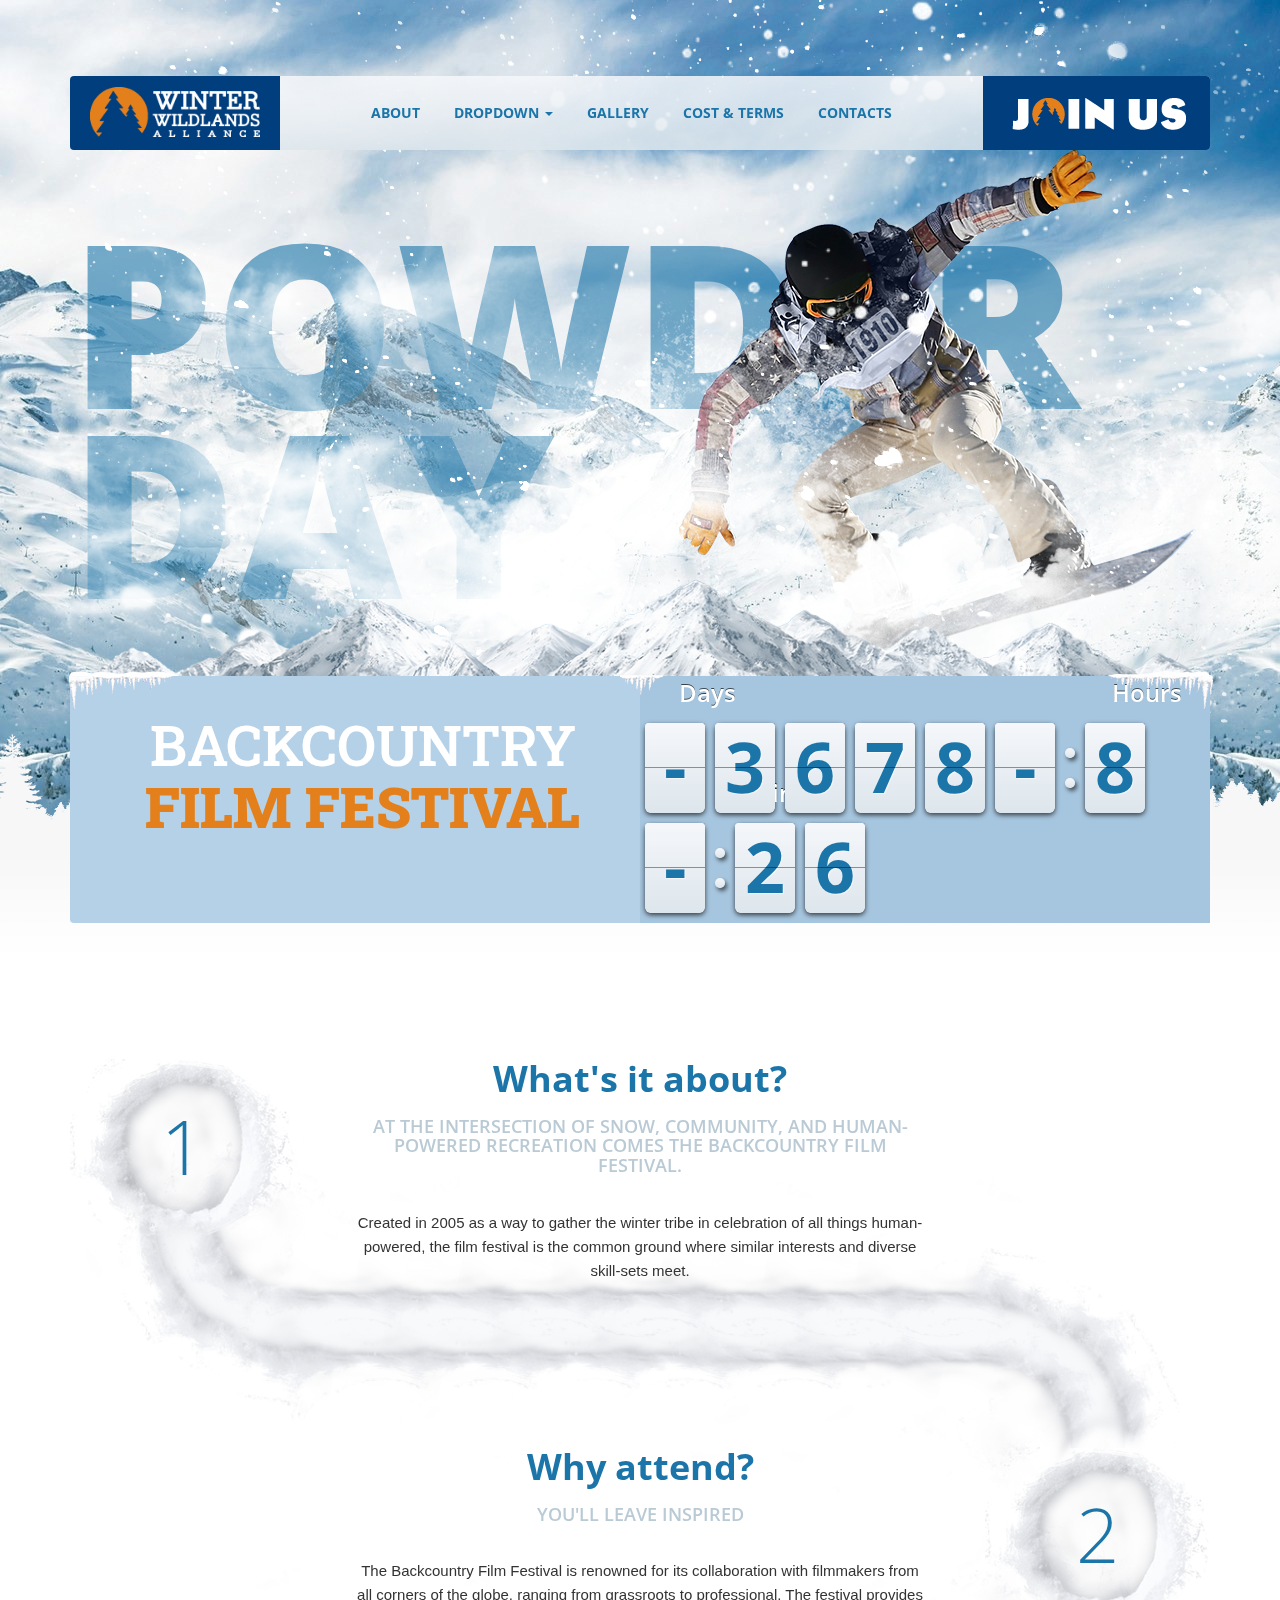
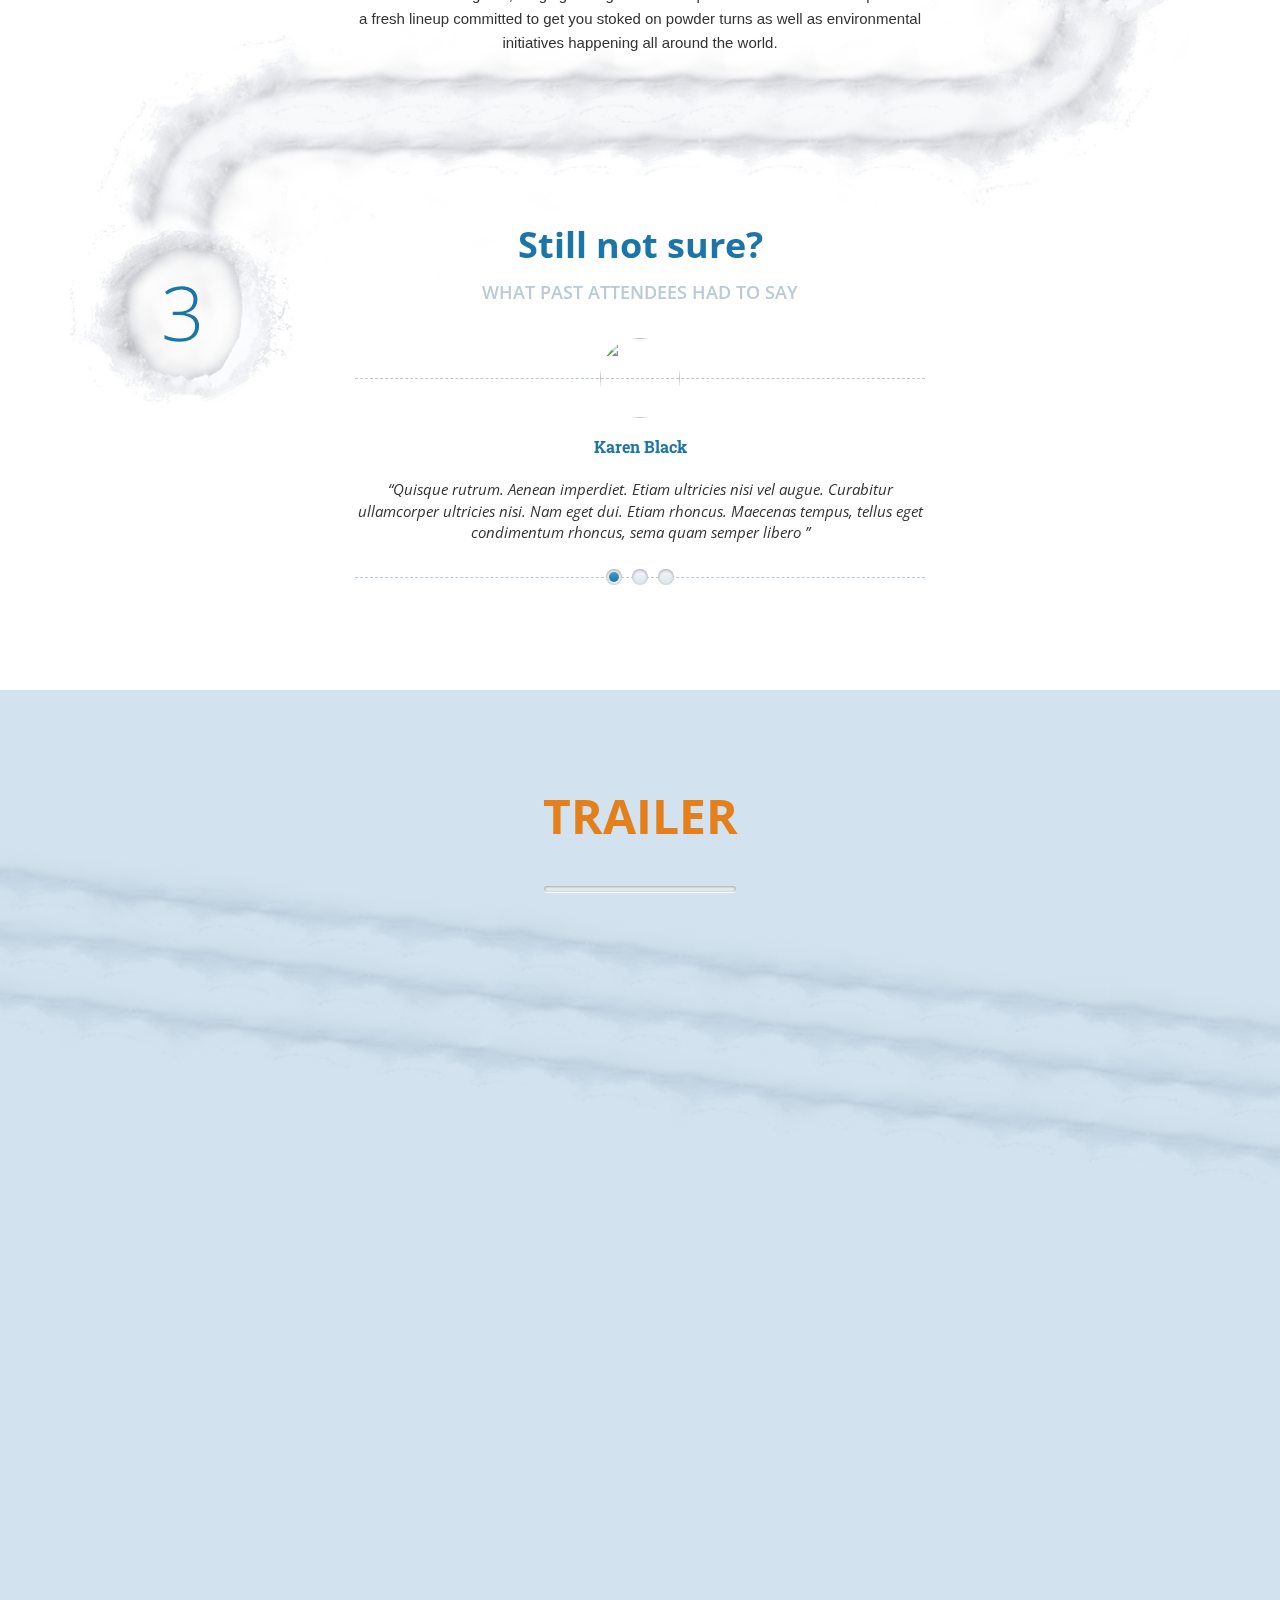
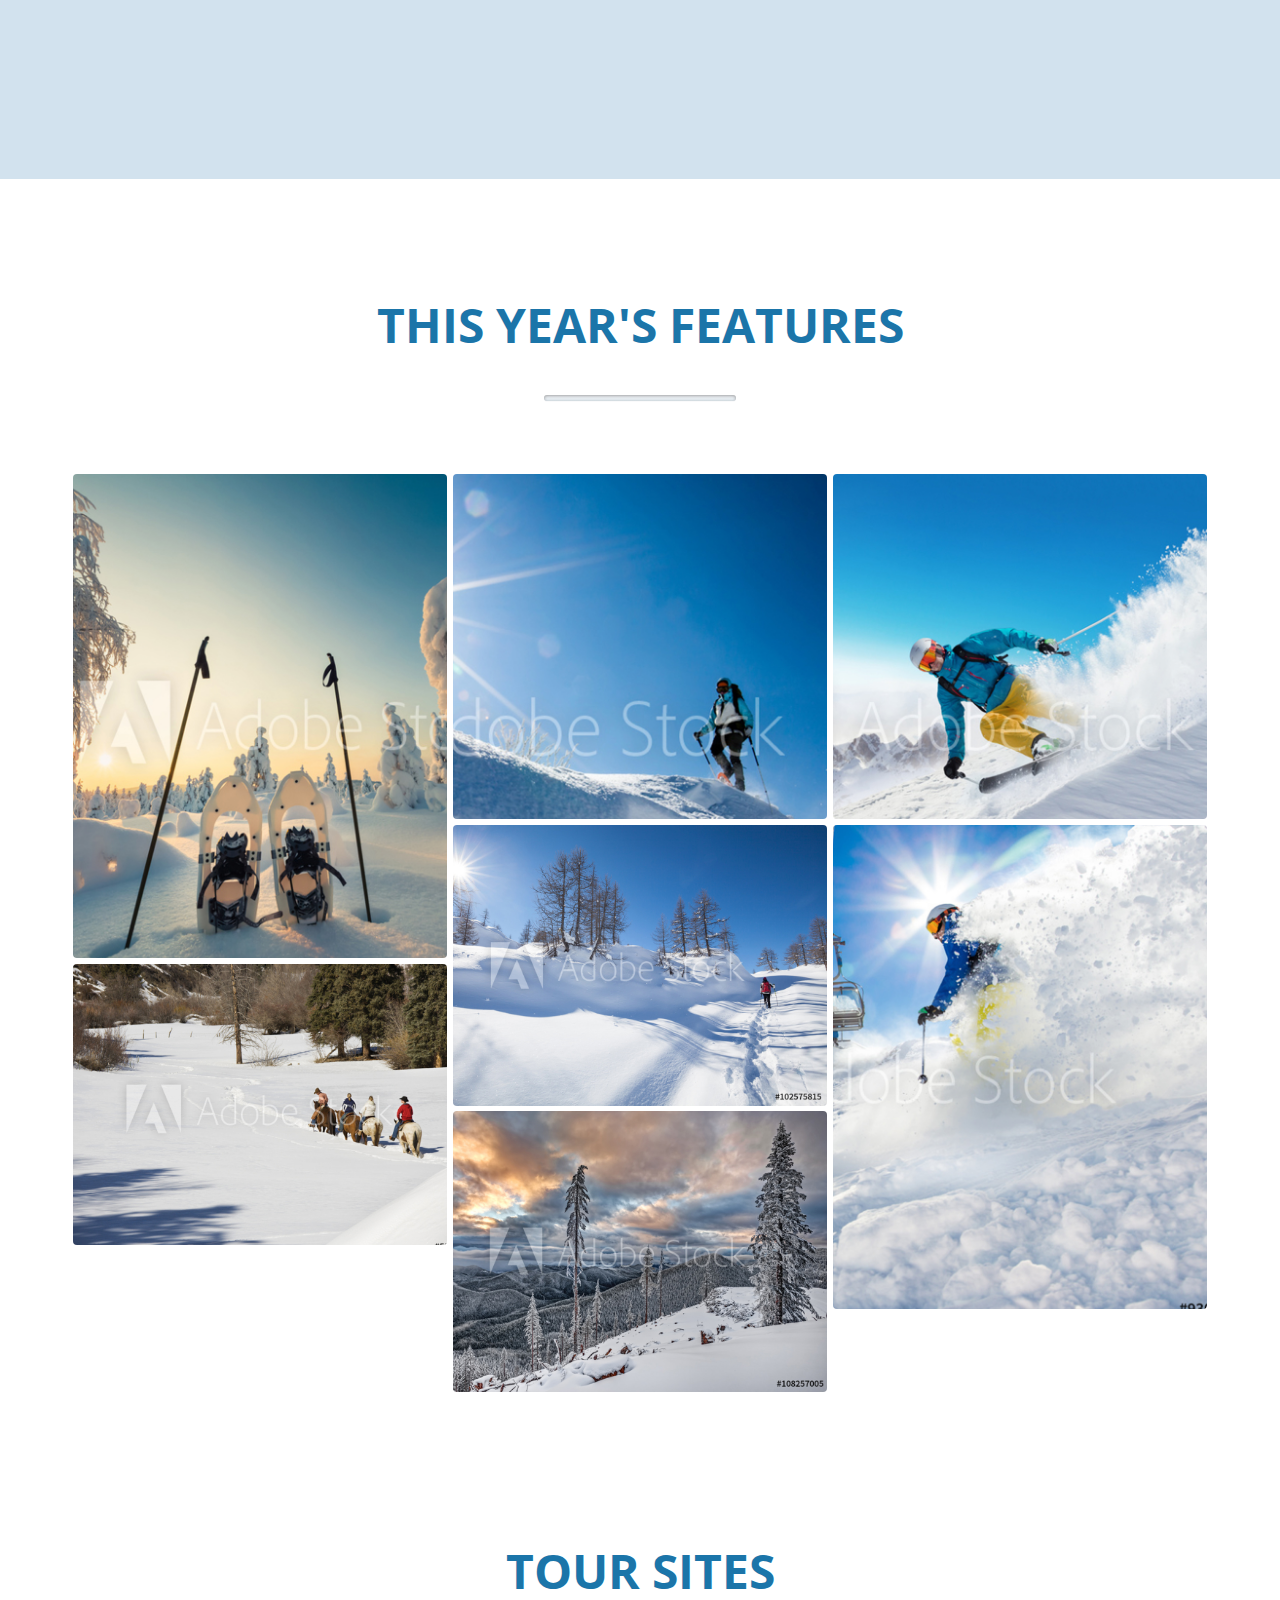
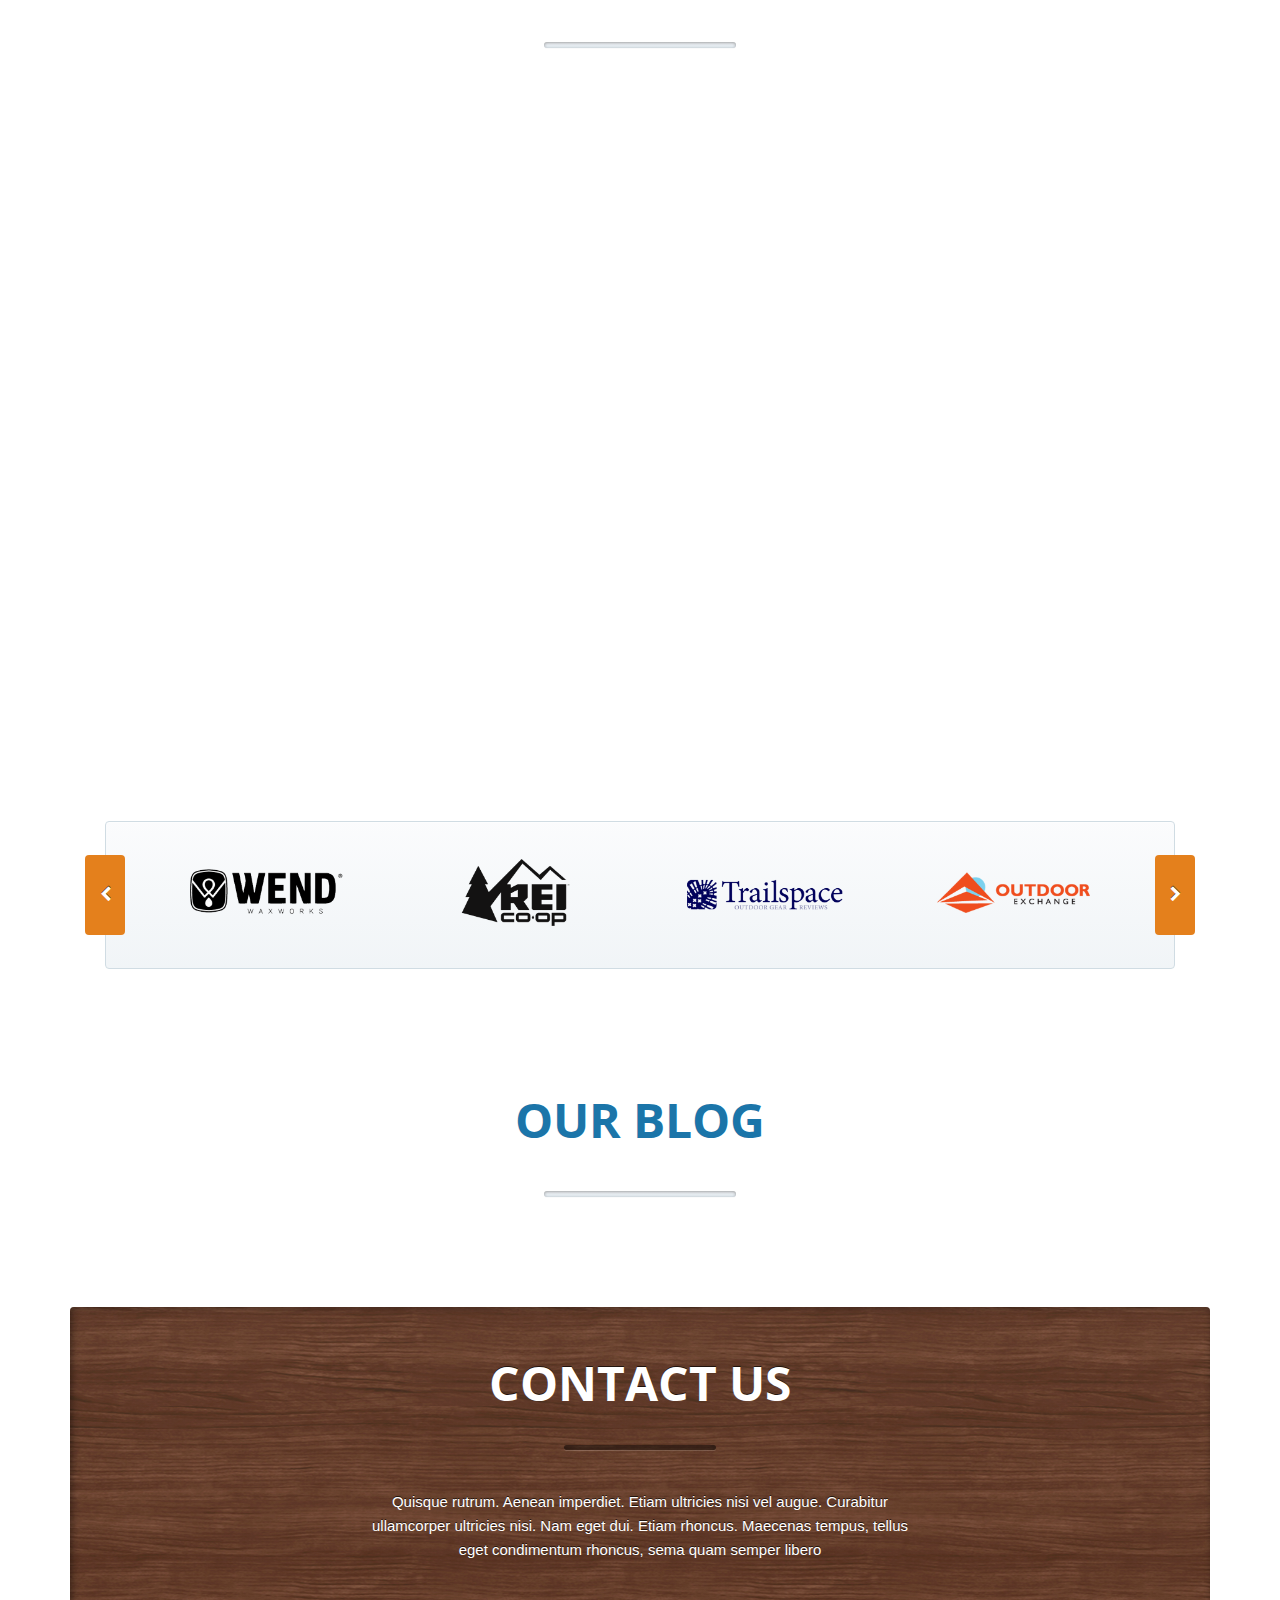
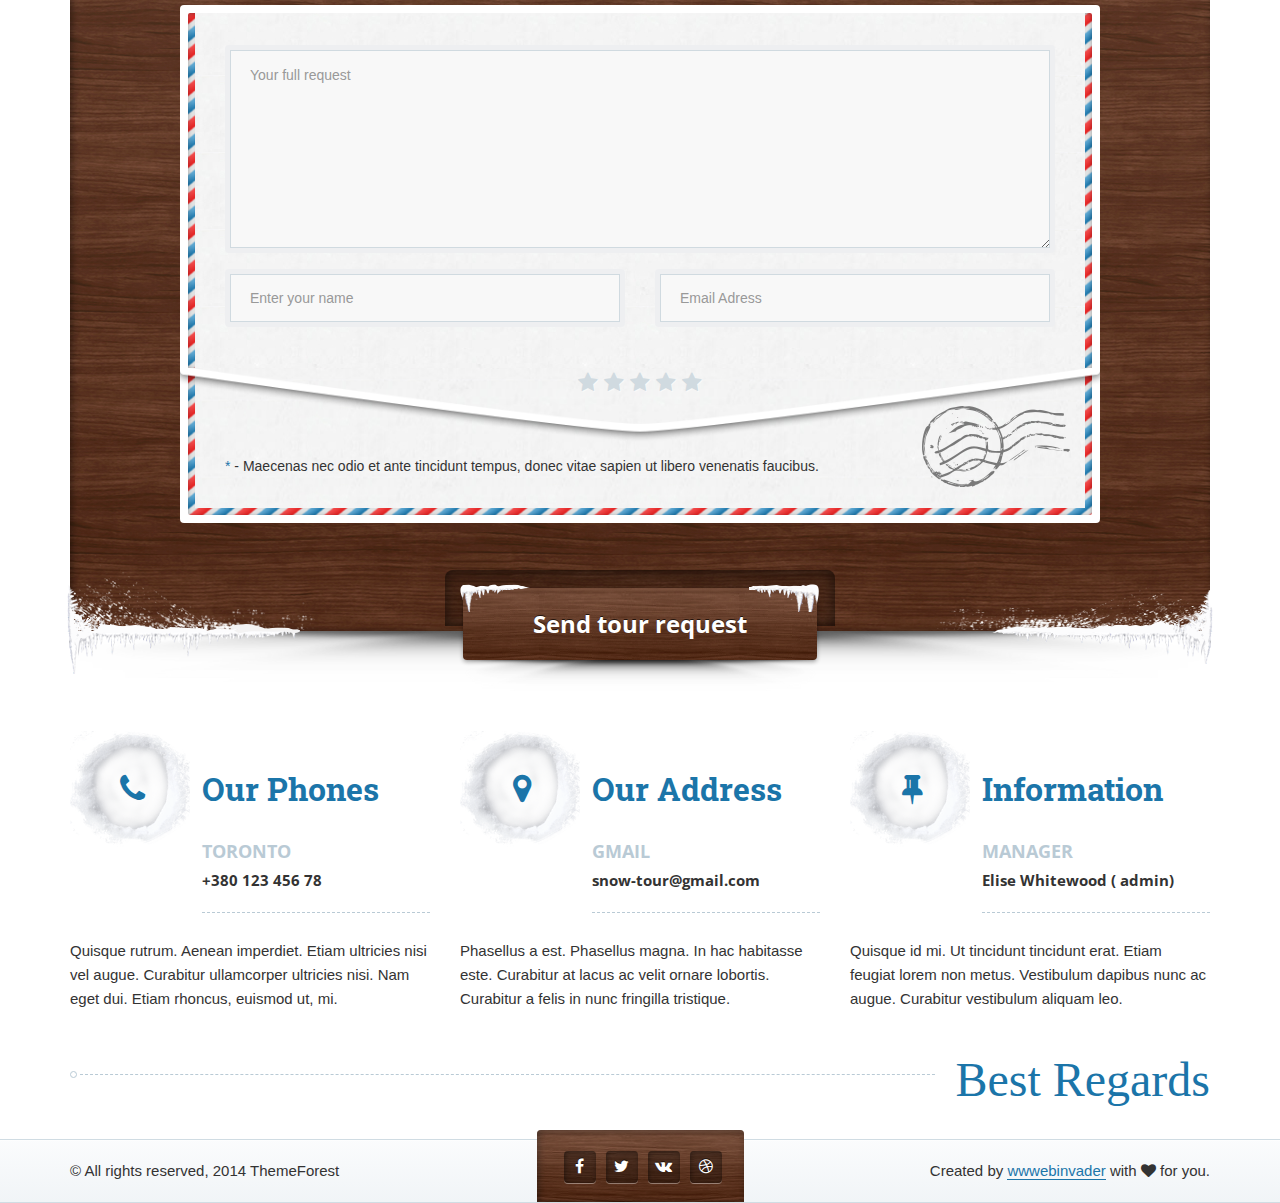
==== commit b811709e: "added partners" ====
--- a/index.html
+++ b/index.html
@@ -3,32 +3,32 @@
 
 <head>
 
-    <meta charset="utf-8">
-    <meta http-equiv="X-UA-Compatible" content="IE=edge">
-    <meta name="viewport" content="width=device-width, initial-scale=1">
-    <meta name="description" content="">
-    <meta name="author" content="">
-
-    <title>Snow Tour - Responsive Winter Travel Landing Page</title>
-
-    <!-- Bootstrap Core CSS -->
-    <link href="css/bootstrap.min.css" rel="stylesheet">
-
-    <!-- Custom Fonts -->
-    <link href="font-awesome-4.2.0/css/font-awesome.min.css" rel="stylesheet" type="text/css">
-    
-    <!-- Custom CSS -->
-    <link href="js/lib/flipclock/flipclock.css" rel="stylesheet" type="text/css">
-    <link href="js/lib/owlcarousel/assets/owl.carousel.css" rel="stylesheet" type="text/css">
-    <link href="js/lib/owlcarousel/assets/owl.theme.default.css" rel="stylesheet" type="text/css">
-    <link href="js/lib/magnificpopup/magnific-popup.css" rel="stylesheet" type="text/css">
-    <link href="css/animate.css" rel="stylesheet" type="text/css">
-    <link href="css/style.css" rel="stylesheet">
-    <link href="css/responsive.css" rel="stylesheet">
-
-    <!-- HTML5 Shim and Respond.js IE8 support of HTML5 elements and media queries -->
-    <!-- WARNING: Respond.js doesn't work if you view the page via file:// -->
-    <!--[if lt IE 9]>
+	<meta charset="utf-8">
+	<meta http-equiv="X-UA-Compatible" content="IE=edge">
+	<meta name="viewport" content="width=device-width, initial-scale=1">
+	<meta name="description" content="">
+	<meta name="author" content="">
+
+	<title>Snow Tour - Responsive Winter Travel Landing Page</title>
+
+	<!-- Bootstrap Core CSS -->
+	<link href="css/bootstrap.min.css" rel="stylesheet">
+
+	<!-- Custom Fonts -->
+	<link href="font-awesome-4.2.0/css/font-awesome.min.css" rel="stylesheet" type="text/css">
+
+	<!-- Custom CSS -->
+	<link href="js/lib/flipclock/flipclock.css" rel="stylesheet" type="text/css">
+	<link href="js/lib/owlcarousel/assets/owl.carousel.css" rel="stylesheet" type="text/css">
+	<link href="js/lib/owlcarousel/assets/owl.theme.default.css" rel="stylesheet" type="text/css">
+	<link href="js/lib/magnificpopup/magnific-popup.css" rel="stylesheet" type="text/css">
+	<link href="css/animate.css" rel="stylesheet" type="text/css">
+	<link href="css/style.css" rel="stylesheet">
+	<link href="css/responsive.css" rel="stylesheet">
+
+	<!-- HTML5 Shim and Respond.js IE8 support of HTML5 elements and media queries -->
+	<!-- WARNING: Respond.js doesn't work if you view the page via file:// -->
+	<!--[if lt IE 9]>
         <script src="https://oss.maxcdn.com/libs/html5shiv/3.7.0/html5shiv.js"></script>
         <script src="https://oss.maxcdn.com/libs/respond.js/1.4.2/respond.min.js"></script>
     <![endif]-->
@@ -37,338 +37,346 @@
 
 <body id="page-top" data-spy="scroll" data-target=".navbar-fixed-top">
 
-    
-    <!-- Main Navigation -->
-    <nav class="navbar navbar-custom navbar-fixed-top" role="navigation">
-    	<div class="container">
-        	<div class="main-menu">
-            
-    			<div class="navbar-header">
-                
-                
-               	<div class="main-menu-logo">
-                
-                			<!-- Your Logo Text Here -->
-                            <a class="page-scroll" href="#page-top"><img src="img/logo.png" alt="WWL logo"/></a>
-                            
-                            <button type="button" class="navbar-toggle" data-toggle="collapse" data-target=".navbar-main-collapse">
-                                <i class="fa fa-bars"></i>
-                            </button>
-                </div><!-- /.main-menu-logo -->
-  				</div><!-- /.navbar-header -->
-                
-                <!-- Collect the nav links, forms, and other content for toggling -->
-                <div class="main-menu-nav collapse navbar-collapse navbar-right navbar-main-collapse">
-               		<div class="main-menu-nav-wrapper">
-                    
-                    <!-- Main Menu Items -->
-       				<div class="main-menu-items ">
-                        <ul class="nav navbar-nav">
-                            <!-- Hidden li included to remove active class from about link when scrolled up past about section -->
-                            <li class="hidden">
-                                <a href="#page-top"></a>
-                            </li>
-                            
-                            <!-- 01 -->
-                            <li>
-                                <a class="page-scroll" href="#about">About</a>
-                            </li>
-                            
-                            <!-- 02 - Dropdown Menu -->
-                            <li class="dropdown">
-                              <a class="dropdown-toggle" data-toggle="dropdown">Dropdown <span class="caret"></span></a>
-                              <ul class="dropdown-menu" role="menu">
-                                <li><a href="#">Action</a></li>
-                                <li><a href="#">Another action</a></li>
-                                <li><a href="#">Something else here</a></li>
-                                <li class="divider"></li>
-                                <li><a href="#">Separated link</a></li>
-                                <li class="divider"></li>
-                                <li><a href="#">One more separated link</a></li>
-                              </ul>
-                            </li>
-                            
-                            <!-- 03 -->               
-                            <li>
-                                <a class="page-scroll" href="#gallery">Gallery</a>
-                            </li>
-                            
-                            <!-- 04 -->
-                            <li>
-                                <a class="page-scroll" href="#cost-and-terms">Cost & Terms</a>
-                            </li>
-                            
-                            <!-- 05 -->
-<!--
+
+	<!-- Main Navigation -->
+	<nav class="navbar navbar-custom navbar-fixed-top" role="navigation">
+		<div class="container">
+			<div class="main-menu">
+
+				<div class="navbar-header">
+
+
+					<div class="main-menu-logo">
+
+						<!-- Your Logo Text Here -->
+						<a class="page-scroll" href="#page-top"><img src="img/logo.png" alt="WWL logo" /></a>
+
+						<button type="button" class="navbar-toggle" data-toggle="collapse" data-target=".navbar-main-collapse">
+							<i class="fa fa-bars"></i>
+						</button>
+					</div>
+					<!-- /.main-menu-logo -->
+				</div>
+				<!-- /.navbar-header -->
+
+				<!-- Collect the nav links, forms, and other content for toggling -->
+				<div class="main-menu-nav collapse navbar-collapse navbar-right navbar-main-collapse">
+					<div class="main-menu-nav-wrapper">
+
+						<!-- Main Menu Items -->
+						<div class="main-menu-items ">
+							<ul class="nav navbar-nav">
+								<!-- Hidden li included to remove active class from about link when scrolled up past about section -->
+								<li class="hidden">
+									<a href="#page-top"></a>
+								</li>
+
+								<!-- 01 -->
+								<li>
+									<a class="page-scroll" href="#about">About</a>
+								</li>
+
+								<!-- 02 - Dropdown Menu -->
+								<li class="dropdown">
+									<a class="dropdown-toggle" data-toggle="dropdown">Dropdown <span class="caret"></span></a>
+									<ul class="dropdown-menu" role="menu">
+										<li><a href="#">Action</a></li>
+										<li><a href="#">Another action</a></li>
+										<li><a href="#">Something else here</a></li>
+										<li class="divider"></li>
+										<li><a href="#">Separated link</a></li>
+										<li class="divider"></li>
+										<li><a href="#">One more separated link</a></li>
+									</ul>
+								</li>
+
+								<!-- 03 -->
+								<li>
+									<a class="page-scroll" href="#gallery">Gallery</a>
+								</li>
+
+								<!-- 04 -->
+								<li>
+									<a class="page-scroll" href="#cost-and-terms">Cost & Terms</a>
+								</li>
+
+								<!-- 05 -->
+								<!--
                             <li>
                                 <a class="page-scroll" href="#blog">Our Blog</a>
                             </li>
 -->
-                            
-                            <!-- 06 -->
-                            <li>
-                                <a class="page-scroll" href="#contacts">Contacts</a>
-                            </li>
-                            
-                        </ul>
-                        </div>
-                   		
-                        
-                        <!-- Social Icons -->
-                        <div class="main-menu-social">
-                            <img src="img/join_us.gif" alt="join us" />
-                        </div><!-- /.main-menu-social -->
-                    </div><!-- /.main-menu-nav-wrapper -->
-                </div><!-- /.main-menu-nav -->
-            </div><!-- /.main-menu -->
-        </div><!-- /.container -->
-    </nav>
-
-    <!-- Intro Header -->
-    <header class="intro">
-       <div class="intro-body">
-      	    <div class="layer-snow"></div>
-            <div class="layer-sky"></div> 
-            
-            <div class="container">
-                <div class="row">
-                    <div class="col-md-12">
-                    
-                    <!-- Main Intro Image -->
-            		<img class="header-image absolute-right" src="img/intro-bg-layer-snowboarder.png" alt="">
-                     
-                    <!-- Heading Text - Slider -->
-                    <div class="heading-text">
-                    	<ul class="heading-text-slider">
-                        	<li>Powder Day</li>
-                    	    <li>Human Powered</li>
-                    	</ul>
-                    </div><!-- /.heading-text -->
-                    
-                    </div><!-- /.col-md-12 -->
-                </div><!-- /.row -->
-            </div><!-- /.container -->
-        </div><!-- /.intro-body -->
-    </header><!-- /.intro -->
-    
-    
+
+								<!-- 06 -->
+								<li>
+									<a class="page-scroll" href="#contacts">Contacts</a>
+								</li>
+
+							</ul>
+						</div>
+
+
+						<!-- Social Icons -->
+						<div class="main-menu-social">
+							<img src="img/join_us.gif" alt="join us" />
+						</div>
+						<!-- /.main-menu-social -->
+					</div>
+					<!-- /.main-menu-nav-wrapper -->
+				</div>
+				<!-- /.main-menu-nav -->
+			</div>
+			<!-- /.main-menu -->
+		</div>
+		<!-- /.container -->
+	</nav>
+
+	<!-- Intro Header -->
+	<header class="intro">
+		<div class="intro-body">
+			<div class="layer-snow"></div>
+			<div class="layer-sky"></div>
+
+			<div class="container">
+				<div class="row">
+					<div class="col-md-12">
+
+						<!-- Main Intro Image -->
+						<img class="header-image absolute-right" src="img/intro-bg-layer-snowboarder.png" alt="">
+
+						<!-- Heading Text - Slider -->
+						<div class="heading-text">
+							<ul class="heading-text-slider">
+								<li>Powder Day</li>
+								<li>Human Powered</li>
+							</ul>
+						</div>
+						<!-- /.heading-text -->
+
+					</div>
+					<!-- /.col-md-12 -->
+				</div>
+				<!-- /.row -->
+			</div>
+			<!-- /.container -->
+		</div>
+		<!-- /.intro-body -->
+	</header>
+	<!-- /.intro -->
+
+
 	<!-- Intro-Info Section -->
-    <section id="intro-info">
-    <div class="container">
-        <div class="row">
-            <div class="col-lg-12">
-            <div class="intro-info-background-element">
-                	<div class="intro-info-wrapper">
-                		<div class="intro-info-background">
-                        
-                        	<!-- Left Intro Block -->
-                            <div class="col-lg-6 col-md-12 intro-info-left-wrapper">
-                            <div class="intro-info-left">
-                            	<h1>Backcountry <span>Film Festival</span></h1>                               
-                               
-                            
-                            </div><!-- /.intro-info-left --> 
-                        	</div><!-- /.col-lg-6 --> 
-                        
-                        
-                        	<!-- Right Intro Block -->
-                            <div class="col-lg-6 col-md-12 intro-info-right">
-                                <div class="clock-wrapper">
-                                	<div class="clock"></div>
-                                </div><!-- /.clock-wrapper -->
-                                
-                            
-                            </div><!-- /.intro-info-right -->
-                	
-                    </div><!-- /.intro-info-background --> 
-                	</div><!-- /.intro-info-wrapper --> 
-            </div><!-- /.intro-info-background-element --> 
-            </div><!-- /.col-lg-12 --> 
-        </div><!-- /.row --> 
-    </div><!-- /.container --> 
-    </section><!-- /#intro-info -->  
-
-    
-
-    <!-- About Section -->
-    <section id="about" class="text-center">
-        <div class="container">
-        <div class="row">
-            <div class="col-lg-12">
-            
-            	<!-- Features List -->
-				<ol>
-                	
-                    <!-- 01 -->
-                    <li>
-                    	<div class="about-list-wrapper">
-                        <div class="col-lg-6 col-lg-offset-3 col-md-6 col-md-offset-3 about-list-content">
-                    	<h2>What's it about?</h2>
-                        <h3>At the intersection of snow, community, and human-powered recreation comes the Backcountry Film Festival.</h3>
-                        
-                         <p>
-                               Created in 2005 as a way to gather the winter tribe in celebration of all things human-powered, the film festival is the common ground where similar interests and diverse skill-sets meet. 
-                                </p>
-                        </div><!-- /.about-list-wrapper -->
-                        </div><!-- /.col-lg-6 --> 
-                    </li>
-                    
-                    <!-- 02 -->
-                  	<li>
-                    	<div class="about-list-wrapper">
-                        <div class="col-lg-6 col-lg-offset-3 col-md-6 col-md-offset-3 about-list-content">
-                    	<h2>Why attend?</h2>
-                        <h3>you'll leave inspired</h3>
-                        
-                        <p>
-                            The Backcountry Film Festival is renowned for its collaboration with filmmakers from all corners of the globe, ranging from grassroots to professional. The festival provides a fresh lineup committed to get you stoked on powder turns as well as environmental initiatives happening all around the world.
-                        </p>
-                        </div><!-- /.col-lg-6 --> 
-                        </div><!-- /.about-list-wrapper -->
-                    </li>
-                    
-                    <!-- 03 - No background element here -->
-                    <li class="no-element">
-                    	<div class="about-list-wrapper">
-                        <div class="col-lg-6 col-lg-offset-3 col-md-6 col-md-offset-3 about-list-content">
-                    	<h2>Still not sure?</h2>
-                        <h3>what past attendees had to say
+	<section id="intro-info">
+		<div class="container">
+			<div class="row">
+				<div class="col-lg-12">
+					<div class="intro-info-background-element">
+						<div class="intro-info-wrapper">
+							<div class="intro-info-background">
+
+								<!-- Left Intro Block -->
+								<div class="col-lg-6 col-md-12 intro-info-left-wrapper">
+									<div class="intro-info-left">
+										<h1>Backcountry <span>Film Festival</span></h1>
+
+
+									</div>
+									<!-- /.intro-info-left -->
+								</div>
+								<!-- /.col-lg-6 -->
+
+
+								<!-- Right Intro Block -->
+								<div class="col-lg-6 col-md-12 intro-info-right">
+									<div class="clock-wrapper">
+										<div class="clock"></div>
+									</div>
+									<!-- /.clock-wrapper -->
+
+
+								</div>
+								<!-- /.intro-info-right -->
+
+							</div>
+							<!-- /.intro-info-background -->
+						</div>
+						<!-- /.intro-info-wrapper -->
+					</div>
+					<!-- /.intro-info-background-element -->
+				</div>
+				<!-- /.col-lg-12 -->
+			</div>
+			<!-- /.row -->
+		</div>
+		<!-- /.container -->
+	</section>
+	<!-- /#intro-info -->
+
+
+
+	<!-- About Section -->
+	<section id="about" class="text-center">
+		<div class="container">
+			<div class="row">
+				<div class="col-lg-12">
+
+					<!-- Features List -->
+					<ol>
+
+						<!-- 01 -->
+						<li>
+							<div class="about-list-wrapper">
+								<div class="col-lg-6 col-lg-offset-3 col-md-6 col-md-offset-3 about-list-content">
+									<h2>What's it about?</h2>
+									<h3>At the intersection of snow, community, and human-powered recreation comes the Backcountry Film Festival.</h3>
+
+									<p>
+										Created in 2005 as a way to gather the winter tribe in celebration of all things human-powered, the film festival is the common ground where similar interests and diverse skill-sets meet.
+									</p>
+								</div>
+								<!-- /.about-list-wrapper -->
+							</div>
+							<!-- /.col-lg-6 -->
+						</li>
+
+						<!-- 02 -->
+						<li>
+							<div class="about-list-wrapper">
+								<div class="col-lg-6 col-lg-offset-3 col-md-6 col-md-offset-3 about-list-content">
+									<h2>Why attend?</h2>
+									<h3>you'll leave inspired</h3>
+
+									<p>
+										The Backcountry Film Festival is renowned for its collaboration with filmmakers from all corners of the globe, ranging from grassroots to professional. The festival provides a fresh lineup committed to get you stoked on powder turns as well as environmental initiatives happening all around the world.
+									</p>
+								</div>
+								<!-- /.col-lg-6 -->
+							</div>
+							<!-- /.about-list-wrapper -->
+						</li>
+
+						<!-- 03 - No background element here -->
+						<li class="no-element">
+							<div class="about-list-wrapper">
+								<div class="col-lg-6 col-lg-offset-3 col-md-6 col-md-offset-3 about-list-content">
+									<h2>Still not sure?</h2>
+									<h3>what past attendees had to say
                             </h3>
-                        
-
-                        	<!-- Reviews Owl Slider -->
-                            <div class="reviews-slider">
-                            
-                            	<!-- 01 -->
-                                <div class="item">
-                                    <div class="reviews-user-avatar"><img src="https://randomuser.me/api/portraits/women/45.jpg" alt=""></div><!-- /.reviews-user-avatar -->
-                                    <h4>Karen Black</h4>
-                                    <span>Quisque rutrum. Aenean imperdiet. Etiam ultricies nisi vel augue. Curabitur ullamcorper ultricies nisi. Nam eget dui. Etiam rhoncus. Maecenas tempus, tellus eget condimentum rhoncus, sema quam semper libero
+
+
+									<!-- Reviews Owl Slider -->
+									<div class="reviews-slider">
+
+										<!-- 01 -->
+										<div class="item">
+											<div class="reviews-user-avatar"><img src="https://randomuser.me/api/portraits/women/45.jpg" alt=""></div>
+											<!-- /.reviews-user-avatar -->
+											<h4>Karen Black</h4>
+											<span>Quisque rutrum. Aenean imperdiet. Etiam ultricies nisi vel augue. Curabitur ullamcorper ultricies nisi. Nam eget dui. Etiam rhoncus. Maecenas tempus, tellus eget condimentum rhoncus, sema quam semper libero
                                     </span>
-                                </div><!-- /.item -->
-                                
-                                <!-- 02 -->
-                                <div class="item">
-                                    <div class="reviews-user-avatar"><img src="https://randomuser.me/api/portraits/men/44.jpg" alt=""></div><!-- /.reviews-user-avatar -->
-                                    <h4>Tony Black</h4>
-                                    <span>Maecenas nec odio et ante tincidunt tempus. Donec vitae sapien ut libero venenatis faucibus. Nullam quis ante. Etiam sit amet orci eget eros faucibus tincidunt. Duis leo. Sed fringilla mauris sit amet nibh.
+										</div>
+										<!-- /.item -->
+
+										<!-- 02 -->
+										<div class="item">
+											<div class="reviews-user-avatar"><img src="https://randomuser.me/api/portraits/men/44.jpg" alt=""></div>
+											<!-- /.reviews-user-avatar -->
+											<h4>Tony Black</h4>
+											<span>Maecenas nec odio et ante tincidunt tempus. Donec vitae sapien ut libero venenatis faucibus. Nullam quis ante. Etiam sit amet orci eget eros faucibus tincidunt. Duis leo. Sed fringilla mauris sit amet nibh.
                                     </span>
-                                </div><!-- /.item -->
-                                
-                                <!-- 03 -->
-                                <div class="item">
-                                    <div class="reviews-user-avatar"><img src="https://randomuser.me/api/portraits/men/8.jpg" alt=""></div><!-- /.reviews-user-avatar -->
-                                    <h4>Oliver Arrow</h4>
-                                    <span>Vestibulum ante ipsum primis in faucibus orci luctus et ultrices posuere cubilia Curae; Fusce id purus. Ut varius tincidunt libero. Phasellus dolor. Maecenas vestibulum mollis diam. Pellentesque ut neque.
+										</div>
+										<!-- /.item -->
+
+										<!-- 03 -->
+										<div class="item">
+											<div class="reviews-user-avatar"><img src="https://randomuser.me/api/portraits/men/8.jpg" alt=""></div>
+											<!-- /.reviews-user-avatar -->
+											<h4>Oliver Arrow</h4>
+											<span>Vestibulum ante ipsum primis in faucibus orci luctus et ultrices posuere cubilia Curae; Fusce id purus. Ut varius tincidunt libero. Phasellus dolor. Maecenas vestibulum mollis diam. Pellentesque ut neque.
                                     </span>
-                                </div><!-- /.item -->
-    
-
-                            </div><!-- /.col-lg-6 --> <!-- /.reviews-slider -->
-                        </div><!-- /.col-lg-6 --> 
-                        </div><!-- /.about-list-wrapper -->
-                    </li>
-                    
-                </ol>
-				</div><!-- /.container --> 
-            </div><!-- /.col-lg-12 --> 
-        </div><!-- /.row -->
-    
-    
+										</div>
+										<!-- /.item -->
+
+
+									</div>
+									<!-- /.col-lg-6 -->
+									<!-- /.reviews-slider -->
+								</div>
+								<!-- /.col-lg-6 -->
+							</div>
+							<!-- /.about-list-wrapper -->
+						</li>
+
+					</ol>
+				</div>
+				<!-- /.container -->
+			</div>
+			<!-- /.col-lg-12 -->
+		</div>
+		<!-- /.row -->
+
+
 
 		<!-- About Section Content -->
 		<div class="about-content">
-        <div class="container">
-       		<div class="row">
-       			<div class="col-lg-12">               
-                	<div class="col-lg-5 col-lg-offset-1 col-md-10 col-md-offset-1 col-sm-10 col-sm-offset-1 col-xs-10 col-xs-offset-1 about-content-video-wrapper">
-   							
-                            
-                            <!-- Video -->
-                            <div class="about-content-video">
-                            
-                                <div class="video-wrapper">
-                                
-                                	<!-- Add link on your video or add iframe HTML code -->
-                                	<iframe src="http://player.vimeo.com/video/69903126?title=1&amp;byline=1&amp;portrait=0&amp;color=b9cad5" width="470" height="310" allowfullscreen></iframe>
-                                    
-                                </div><!-- /.video-wrapper --> 
-                            
-                            </div><!-- /.about-content-video -->
-                    </div><!-- /.col-lg-5 -->
-                    
-                    
-                    <!-- Table for Mobile Devices -->
-                    <div class="only-mobile">
-                    <div class="about-bottom-table-wrapper">
-                    	
-                         <div class="about-bottom-table">
-                            <div class="about-bottom-shadow">
-                            </div><!-- /.about-bottom-shadow -->
-                         </div><!-- /.about-bottom-table --> 
-                        
-                    </div><!-- /.about-bottom-table-wrapper --> 
-                    </div><!-- /.only-mobile --> 
-               
-               		<div class="col-lg-5 about-specific-content">
-<!--                        <h3>Best Choice</h3>-->
-                        <h2>Trailer</h2>
-                        <p>
-                        Maecenas nec odio et ante tincidunt tempus. Donec vitae sapien ut libero venenatis faucibus. Nullam quis ante. Etiam sit amet orci eget eros faucibus tincidunt. Duis leo. Sed fringilla mauris sit amet nibh. Donec sodales sagittis magna. Sed consequat, leo eget bibendum
-                        </p>
-                    </div><!-- /.col-lg-5 --> 
-                    
-                    
-                    <!-- Table for Desctop Devices -->
-                    <div class="about-bottom-table-wrapper">
-                         <div class="about-bottom-table">
-                            <div class="about-bottom-shadow">
-                            </div><!-- /.about-bottom-shadow -->
-                         </div><!-- /.about-bottom-table --> 
-                    </div><!-- /.about-bottom-table-wrapper --> 
-
-                </div><!-- /.about-content --> 
-
-            </div><!-- /.col-lg-12 --> 
-        </div><!-- /.row -->
-        </div><!-- /.container -->  
-    </section><!-- /#about -->  
+			<div class="container">
+				<div class="row">
+					<div class="col-lg-12">
+						<h1 class="main-title">Trailer</h1>
+						<div class="videoWrapper">
+							<iframe width="560" height="315" src="https://www.youtube.com/embed/6q-BOKWU6as" frameborder="0" allowfullscreen></iframe>
+						</div>
+					</div>
+					<!-- /.about-content -->
+
+				</div>
+				<!-- /.col-lg-12 -->
+			</div>
+			<!-- /.row -->
+		</div>
+		<!-- /.container -->
+	</section>
+	<!-- /#about -->
 
 
 	<!-- Gallery Section -->
 	<section id="gallery" class="text-center">
-    <div class="container">
-        <div class="row">
-			<div class="col-lg-12">
-            
-            	<h1 class="main-title">This Year's Features</h1>  
-          
-          	</div><!-- /.col-lg-12 --> 
-       	</div><!-- /.row -->
-    </div><!-- /.container -->  
-
-          
-	 <!-- Ajax Page Start -->
-     
-     <div class="ajax-div">  
-     
-         <!-- loading -->
-         <div class="loader"></div>
-     
-         <!-- content-ajax -->
-         <div id="content-ajax"></div>
-     
-     </div><!-- /#ajax-div -->
-
-	<!-- Ajax Page End -->
-                
-                
-        <div class="container">
-        <div class="row">
-			<div class="col-lg-12">             
-                <div class="gallery-wrapper">
-    				
-<!--
+		<div class="container">
+			<div class="row">
+				<div class="col-lg-12">
+
+					<h1 class="main-title">This Year's Features</h1>
+
+				</div>
+				<!-- /.col-lg-12 -->
+			</div>
+			<!-- /.row -->
+		</div>
+		<!-- /.container -->
+
+
+		<!-- Ajax Page Start -->
+
+		<div class="ajax-div">
+
+			<!-- loading -->
+			<div class="loader"></div>
+
+			<!-- content-ajax -->
+			<div id="content-ajax"></div>
+
+		</div>
+		<!-- /#ajax-div -->
+
+		<!-- Ajax Page End -->
+
+
+		<div class="container">
+			<div class="row">
+				<div class="col-lg-12">
+					<div class="gallery-wrapper">
+
+						<!--
                     <div class="gallery-filter">
                      
                         <a href="#" data-filter="*" class="current">Show All</a>
@@ -378,596 +386,543 @@
   
                     </div>
 -->
-                 
-               	<div class="gallery-container">
-
-                    <!-- 01 -->
-                    <div class="item col-lg-4 col-md-4 col-sm-6 col-xs-12 height-x3 snowboard competitions">
-                        
-                        <div class="item-wrapper">
-   						<a href="#!gallery/gallery-page.html">
-                            <div class="item-overlay">
-                                <h3>The Weight of Winter</h3>
-                                <b>Ben Sturgulewski</b>
-                                <span class="gallery-link"><i class="fa fa-chevron-right"></i></span>
-                            </div><!-- /.item-overlay -->
-                        	
-                       		<img src="img/gallery/pic-7.jpg" alt="image">
-                        </a>
-                        </div><!-- /.item-wrapper -->
-                        
-                    </div><!-- /.item -->
-                 	
-                    
-                    <!-- 02 -->
-                    <div class="item col-lg-4 col-md-4 col-sm-6 col-xs-12 height-x2 snowboard">
-                        
-                        <div class="item-wrapper">
-   						<a href="#!gallery/gallery-page.html">
-                            <div class="item-overlay">
-                                <h3>I Love Splitboarding</h3>
-                                <b>Right on Brother</b>
-                                <span class="gallery-link"><i class="fa fa-chevron-right"></i></span>
-                            </div><!-- /.item-overlay -->
-                        	
-                       		<img src="img/gallery/pic-1.jpg" alt="image">
-                        </a>
-                        </div><!-- /.item-wrapper -->
-                        
-                    </div><!-- /.item -->  
-                    
-                    
-                    <!-- 03 -->
-                    <div class="item col-lg-4 col-md-4 col-sm-6 col-xs-12 height-x2 competitions">
-                        
-                        <div class="item-wrapper">
-   						<a href="#!gallery/gallery-page.html">
-                            <div class="item-overlay">
-                                <h3>Shifting Ice</h3>
-                                <b>Kt Miller</b>
-                                <span class="gallery-link"><i class="fa fa-chevron-right"></i></span>
-                            </div><!-- /.item-overlay -->
-                        	
-                       		<img src="img/gallery/pic-6.jpg" alt="image">
-                        </a>
-                        </div><!-- /.item-wrapper -->
-                        
-                    </div><!-- /.item -->
-                     
-                     
-                    <!-- 04 -->
-                    <div class="item col-lg-4 col-md-4 col-sm-6 col-xs-12 height-x3 ski-tours">
-                        
-                         <div class="item-wrapper">
-   						<a href="#!gallery/gallery-page.html">
-                            <div class="item-overlay">
-                                <h3>The Forecaster</h3>
-                                <b>Spindle Productions</b>
-                                <span class="gallery-link"><i class="fa fa-chevron-right"></i></span>
-                            </div><!-- /.item-overlay -->
-                        	
-                       		<img src="img/gallery/pic-2.jpg" alt="image">
-                        </a>
-                        </div><!-- /.item-wrapper -->
-                        
-                    </div><!-- /.item -->
-                 	
-                    
-                    <!-- 05 -->
-                    <div class="item col-lg-4 col-md-4 col-sm-6 col-xs-12 height-x3 snowboard">
-                        
-                        <div class="item-wrapper">
-   						<a href="img/gallery/05-large.jpg" class="popup">
-                            <div class="item-overlay">
-                                <h3>55 Hours in Mexico</h3>
-                                <b> Joey Schusler</b>
-                                <span class="gallery-link"><i class="fa fa-chevron-right"></i></span>
-                            </div><!-- /.item-overlay -->
-                        	
-                       		<img src="img/gallery/pic-5.jpg" alt="image">
-                        </a>
-                        </div><!-- /.item-wrapper -->
-                        
-                    </div><!-- /.item -->
-                    
-                    
-                    <!-- 06 -->
-                    <div class="item col-lg-4 col-md-4 col-sm-6 col-xs-12 height-x2 competitions">
-                        
-                        <div class="item-wrapper">
-   						<a href="#!gallery/gallery-page.html">
-                            <div class="item-overlay">
-                                <h3>Always Above Us </h3>
-                                <b>Sherpa Cinema</b>
-                                <span class="gallery-link"><i class="fa fa-chevron-right"></i></span>
-                            </div><!-- /.item-overlay -->
-                        	
-                       		<img src="img/gallery/pic-3.jpg" alt="image">
-                        </a>
-                        </div><!-- /.item-wrapper -->
-                        
-                    </div><!-- /.item --> 
-                    
-                    <!-- 06 -->
-                    <div class="item col-lg-4 col-md-4 col-sm-6 col-xs-12 height-x2 competitions">
-                        
-                        <div class="item-wrapper">
-   						<a href="#!gallery/gallery-page.html">
-                            <div class="item-overlay">
-                                <h3>Connections</h3>
-                                <b>Dynafit</b>
-                                <span class="gallery-link"><i class="fa fa-chevron-right"></i></span>
-                            </div><!-- /.item-overlay -->
-                        	
-                       		<img src="img/gallery/pic-8.jpg" alt="image">
-                        </a>
-                        </div><!-- /.item-wrapper -->
-                        
-                    </div><!-- /.item -->
-                    
-                    
-                
-                </div><!-- /.gallery-container --> 
-                </div><!-- /.gallery-wrapper --> 
-                
-            </div><!-- /.col-lg-12 --> 
-        </div><!-- /.row -->  
-        </div><!-- /.container -->    
-    </section><!-- /#gallery -->
+
+						<div class="gallery-container">
+
+							<!-- 01 -->
+							<div class="item col-lg-4 col-md-4 col-sm-6 col-xs-12 height-x3 snowboard competitions">
+
+								<div class="item-wrapper">
+									<a href="#!gallery/gallery-page.html">
+										<div class="item-overlay">
+											<h3>The Weight of Winter</h3>
+											<b>Ben Sturgulewski</b>
+											<span class="gallery-link"><i class="fa fa-chevron-right"></i></span>
+										</div>
+										<!-- /.item-overlay -->
+
+										<img src="img/gallery/pic-7.jpg" alt="image">
+									</a>
+								</div>
+								<!-- /.item-wrapper -->
+
+							</div>
+							<!-- /.item -->
+
+
+							<!-- 02 -->
+							<div class="item col-lg-4 col-md-4 col-sm-6 col-xs-12 height-x2 snowboard">
+
+								<div class="item-wrapper">
+									<a href="#!gallery/gallery-page.html">
+										<div class="item-overlay">
+											<h3>I Love Splitboarding</h3>
+											<b>Right on Brother</b>
+											<span class="gallery-link"><i class="fa fa-chevron-right"></i></span>
+										</div>
+										<!-- /.item-overlay -->
+
+										<img src="img/gallery/pic-1.jpg" alt="image">
+									</a>
+								</div>
+								<!-- /.item-wrapper -->
+
+							</div>
+							<!-- /.item -->
+
+
+							<!-- 03 -->
+							<div class="item col-lg-4 col-md-4 col-sm-6 col-xs-12 height-x2 competitions">
+
+								<div class="item-wrapper">
+									<a href="#!gallery/gallery-page.html">
+										<div class="item-overlay">
+											<h3>Shifting Ice</h3>
+											<b>Kt Miller</b>
+											<span class="gallery-link"><i class="fa fa-chevron-right"></i></span>
+										</div>
+										<!-- /.item-overlay -->
+
+										<img src="img/gallery/pic-6.jpg" alt="image">
+									</a>
+								</div>
+								<!-- /.item-wrapper -->
+
+							</div>
+							<!-- /.item -->
+
+
+							<!-- 04 -->
+							<div class="item col-lg-4 col-md-4 col-sm-6 col-xs-12 height-x3 ski-tours">
+
+								<div class="item-wrapper">
+									<a href="#!gallery/gallery-page.html">
+										<div class="item-overlay">
+											<h3>The Forecaster</h3>
+											<b>Spindle Productions</b>
+											<span class="gallery-link"><i class="fa fa-chevron-right"></i></span>
+										</div>
+										<!-- /.item-overlay -->
+
+										<img src="img/gallery/pic-2.jpg" alt="image">
+									</a>
+								</div>
+								<!-- /.item-wrapper -->
+
+							</div>
+							<!-- /.item -->
+
+
+							<!-- 05 -->
+							<div class="item col-lg-4 col-md-4 col-sm-6 col-xs-12 height-x3 snowboard">
+
+								<div class="item-wrapper">
+									<a href="img/gallery/05-large.jpg" class="popup">
+										<div class="item-overlay">
+											<h3>55 Hours in Mexico</h3>
+											<b> Joey Schusler</b>
+											<span class="gallery-link"><i class="fa fa-chevron-right"></i></span>
+										</div>
+										<!-- /.item-overlay -->
+
+										<img src="img/gallery/pic-5.jpg" alt="image">
+									</a>
+								</div>
+								<!-- /.item-wrapper -->
+
+							</div>
+							<!-- /.item -->
+
+
+							<!-- 06 -->
+							<div class="item col-lg-4 col-md-4 col-sm-6 col-xs-12 height-x2 competitions">
+
+								<div class="item-wrapper">
+									<a href="#!gallery/gallery-page.html">
+										<div class="item-overlay">
+											<h3>Always Above Us </h3>
+											<b>Sherpa Cinema</b>
+											<span class="gallery-link"><i class="fa fa-chevron-right"></i></span>
+										</div>
+										<!-- /.item-overlay -->
+
+										<img src="img/gallery/pic-3.jpg" alt="image">
+									</a>
+								</div>
+								<!-- /.item-wrapper -->
+
+							</div>
+							<!-- /.item -->
+
+							<!-- 06 -->
+							<div class="item col-lg-4 col-md-4 col-sm-6 col-xs-12 height-x2 competitions">
+
+								<div class="item-wrapper">
+									<a href="#!gallery/gallery-page.html">
+										<div class="item-overlay">
+											<h3>Connections</h3>
+											<b>Dynafit</b>
+											<span class="gallery-link"><i class="fa fa-chevron-right"></i></span>
+										</div>
+										<!-- /.item-overlay -->
+
+										<img src="img/gallery/pic-8.jpg" alt="image">
+									</a>
+								</div>
+								<!-- /.item-wrapper -->
+
+							</div>
+							<!-- /.item -->
+
+
+
+						</div>
+						<!-- /.gallery-container -->
+					</div>
+					<!-- /.gallery-wrapper -->
+
+				</div>
+				<!-- /.col-lg-12 -->
+			</div>
+			<!-- /.row -->
+		</div>
+		<!-- /.container -->
+	</section>
+	<!-- /#gallery -->
 
 
 	<!-- Cost and Terms Section -->
 	<section id="cost-and-terms">
-    <div class="container">
-        <div class="row">
-			<div class="col-lg-12">
-            	<h1 class="main-title">Cost & Terms</h1>
-           </div><!-- /.col-lg-12 -->   
-                
-                <div class="price-block-wrapper dark-section">
-                <div class="price-block">
-                
-                	<!-- Your Ribbon -->
-                	<div class="ribbon">
-                    
-                    	<!-- Small text here -->
-                   		<span>HOT</span>
-                        
-                    </div><!-- /.ribbon -->  
-
-							
-                    <!-- Left Block -->
-                    <div class="col-lg-8 no-padding price-block-left">
-                    
-                    
-                        <div class="col-lg-4 col-md-4 col-sm-4 col-xs-12 price-block-col">
-                            <h1>23 dec <br> 2014</h1>
-                            <h5>Check-out date</h5>
-                        </div><!-- /.col-lg-4 -->
-                        
-                        
-                        <div class="col-lg-4 col-md-4 col-sm-4 col-xs-12 price-block-col">
-                            <h1>from 14 <br> days</h1>
-                            <h5>Duration</h5>
-                        </div><!-- /.col-lg-4 -->
-                            
-                        
-                        <div class="col-lg-4 col-md-4 col-sm-4 col-xs-12 price-block-col">
-                            <h1>Royal <br> Air-lines</h1>
-                            <h5>Tour Operator</h5>
-                        </div><!-- /.col-lg-4 -->
-                    
-                    </div><!-- /.col-lg-8 -->
-                    
-                    
-                    <!-- Right Block -->
-                    <div class="col-lg-4 price-block-right ">
-                        <p>Accommodation in a five star hotel, the price is including VAT per person. <span class="text-light">More information <a href="#contacts"><i class="fa fa-envelope"></i>communication with us!</a></span>
-                        <br><br>
-                        Hotel: <strong>Van De Marino IX  
-                        <span class="horizontal-margin">(<i class="fa fa-star"></i><i class="fa fa-star"></i><i class="fa fa-star"></i><i class="fa fa-star"></i><i class="fa fa-star"></i>)
-                        </span>
-                        </strong>
-                        </p>
-                    </div><!-- /.col-lg-4 -->
-                    
-                    
-                    <!-- Center Block -->
-                    <div class="col-lg-12 price-block-center">
-                
-                            <div class="price"><h1>Only $1260</h1></div>
-                            <div class="line"><a href=""><span>Contact Us & Purchase</span></a></div>
-                        
-                    </div><!-- /.col-lg-12 -->
-                
-                </div><!-- /.price-block -->
-                </div><!-- /.price-block-wrapper -->
-                
-                
-                <!-- Partners Owl Slider -->
-                <div class="partners-slider-wrapper">
-                
-                    <div class="partners-slider-nav">
-                        <div class="partners-slider-prev"><i class="fa fa-chevron-left"></i></div>
-                        <div class="partners-slider-next"><i class="fa fa-chevron-right"></i></div>
-                    </div><!-- /.partners-slider-nav -->
-                
-                    <div class="overflow-hidden">
-                        <div class="partners-slider">
-                            
-                            <div class="item"><a href="http://themeforest.net/user/wwwebinvader"><img src="img/partners/01.png" alt=""></a></div><!-- /.item -->
-                            <div class="item"><a href="http://themeforest.net/user/wwwebinvader"><img src="img/partners/02.png" alt=""></a></div><!-- /.item -->
-                            <div class="item"><a href="http://themeforest.net/user/wwwebinvader"><img src="img/partners/03.png" alt=""></a></div><!-- /.item -->
-                            <div class="item"><a href="http://themeforest.net/user/wwwebinvader"><img src="img/partners/04.png" alt=""></a></div><!-- /.item -->
-                            
-                       </div><!-- /.partners-slider -->
-                   </div><!-- /.overflow-hidden -->
-               </div><!-- /.partners-slider-wrapper -->
-          
-       	</div><!-- /.row -->
-    </div><!-- /.container --> 
-    </section><!-- /#cost-and-terms -->
+		<div class="container">
+			<div class="row">
+				<div class="col-lg-12">
+					<h1 class="main-title">Tour Sites</h1>
+				</div>
+				<div class="clearfix"></div>
+				<!-- /.col-lg-12 -->
+				<div class="videoWrapper">
+					<iframe src="//batchgeo.com/map/0a495ba9042b123afa51d3f8b0f9d6dc" frameborder="0" width="100%" height="550" style="border:1px solid #aaa;"></iframe>
+				</div>
+
+				<!-- Partners Owl Slider -->
+				<div class="partners-slider-wrapper">
+
+					<div class="partners-slider-nav">
+						<div class="partners-slider-prev"><i class="fa fa-chevron-left"></i></div>
+						<div class="partners-slider-next"><i class="fa fa-chevron-right"></i></div>
+					</div>
+					<!-- /.partners-slider-nav -->
+
+					<div class="overflow-hidden">
+						<div class="partners-slider">
+
+							<div class="item">
+								<a href="http://themeforest.net/user/wwwebinvader"><img src="img/partners/01.png" alt=""></a>
+							</div>
+							<!-- /.item -->
+							<div class="item">
+								<a href="http://themeforest.net/user/wwwebinvader"><img src="img/partners/02.png" alt=""></a>
+							</div>
+							<!-- /.item -->
+							<div class="item">
+								<a href="http://themeforest.net/user/wwwebinvader"><img src="img/partners/03.png" alt=""></a>
+							</div>
+							<!-- /.item -->
+							<div class="item">
+								<a href="http://themeforest.net/user/wwwebinvader"><img src="img/partners/04.png" alt=""></a>
+							</div>
+							<!-- /.item -->
+
+						</div>
+						<!-- /.partners-slider -->
+					</div>
+					<!-- /.overflow-hidden -->
+				</div>
+				<!-- /.partners-slider-wrapper -->
+
+			</div>
+			<!-- /.row -->
+		</div>
+		<!-- /.container -->
+	</section>
+	<!-- /#cost-and-terms -->
 
 
 	<!-- Blog Section -->
 	<section id="blog">
-    <div class="container">
-        <div class="row">
-			<div class="col-lg-12">
-            
-            	<h1 class="main-title">Our Blog</h1>  
-          
-          	</div><!-- /.col-lg-12 --> 
-       	</div><!-- /.row -->
-    </div><!-- /.container --> 
-    
-	<!-- Ajax Page Start -->
-   
-    <div class="ajax-div">  
-    
-       <!-- loading -->
-       <div class="loader"></div>
-    
-       <!-- content-ajax -->
-       <div id="blog-content-ajax"></div>
-    
-    </div><!-- /#ajax-div -->
-
-	<!-- Ajax Page End -->
-
-    <div class="container">
-        <div class="row">
-        
-        <div class="blog-posts-wrapper">
-        
-        	<!-- 01 -->
-            <div class="blog-post col-lg-4 col-md-6 col-sm-6">  
-				<img src="img/blog/01-large.jpg" alt="">
-                    <div class="blog-post-content">
-                    	<h3><a href="#!blog/blog-page-1.html">Lorem ipsum dolor sit amet, consectetuer</a></h3>
-                        <p>
-                        Maecenas nec odio et ante tincidunt tempus. Donec vitae sapien ut libero venenatis faucibus. Nullam quis ante. Etiam sit amet
-                        </p>
-                        <span class="informer"><i class="fa fa-clock-o"></i> August 06, 2014</span>
-                        <a href="" class="informer"><i class="fa fa-link"></i> Full view</a>
-                    </div><!-- /.blog-post-content -->
-			</div><!-- /.col-lg-4 -->
-            
-            <!-- 02 -->
-            <div class="blog-post col-lg-4 col-md-6 col-sm-6">  
-				<img src="img/blog/02-large.jpg" alt="">
-                    <div class="blog-post-content">
-                    	<h3><a href="#!blog/blog-page-2.html">Quisque rutrum. Aenean imperdiet. Etiam ultricies</a></h3>
-                        <p>
-                        Maecenas nec odio et ante tincidunt tempus. Donec vitae sapien ut libero venenatis faucibus. Nullam quis ante. Etiam sit amet orci eget eros faucibus tincidunt. Duis leo. Sed fringilla.
-                        </p>
-                        <span class="informer"><i class="fa fa-clock-o"></i> August 06, 2014</span>
-                        <a href="" class="informer"><i class="fa fa-link"></i> Full view</a>
-                    </div><!-- /.blog-post-content -->
-			</div><!-- /.col-lg-4 -->
-            
-            <!-- 03 -->
-            <div class="blog-post col-lg-4 col-md-6 col-sm-6">  
-				<img src="img/blog/03-large.jpg" alt="">
-                    <div class="blog-post-content">
-                    	<h3><a href="#!blog/blog-page-3.html">Phasellus ullamcorper ipsum rutrum nunc.</a></h3>
-                        <p>
-                        Vestibulum ante ipsum primis in faucibus orci luctus et ultrices posuere cubilia Curae; Sed aliquam, nisi quis porttitor congue, elit erat euismod orci, ac placerat dolor lectus quis orci. 
-                        </p>
-                        <span class="informer"><i class="fa fa-clock-o"></i> August 06, 2014</span>
-                        <a href="" class="informer"><i class="fa fa-link"></i> Full view</a>
-                    </div><!-- /.blog-post-content -->
-			</div><!-- /.col-lg-4 -->
-            
-            <!-- 04 -->
-            <div class="blog-post col-lg-4 col-md-6 col-sm-6">  
-				<img src="img/blog/04-large.jpg" alt="">
-                    <div class="blog-post-content">
-                    	<h3><a href="#!blog/blog-page-4.html">Vestibulum rutrum, mi nec elementum vehicula.</a></h3>
-                        <p>
-                        Fusce vulputate eleifend sapien. Vestibulum purus quam, scelerisque ut, mollis sed, nonummy id, metus. Nullam accumsan lorem in dui. Cras ultricies mi eu turpis hendrerit fringilla. Vestibulum ante ipsum primis in faucibus orci luctus.
-                        </p>
-                        <span class="informer"><i class="fa fa-clock-o"></i> August 06, 2014</span>
-                        <a href="" class="informer"><i class="fa fa-link"></i> Full view</a>
-                    </div><!-- /.blog-post-content -->
-			</div><!-- /.col-lg-4 -->
-            
-            <!-- 05 -->
-            <div class="blog-post col-lg-4 col-md-6 col-sm-6">  
-				<img src="img/blog/06-large.jpg" alt="">
-                    <div class="blog-post-content">
-                    	<h3><a href="#!blog/blog-page-6.html">Fusce id purus. Ut tincidunt libero. Phasellus dolor.</a></h3>
-                        <p>
-                        Nunc egestas, augue at pellentesque laoreet, felis eros vehicula leo, at malesuada velit leo quis pede. Donec interdum, metus et hendrerit aliquet.
-                        </p>
-                        <span class="informer"><i class="fa fa-clock-o"></i> August 06, 2014</span>
-                        <a href="" class="informer"><i class="fa fa-link"></i> Full view</a>
-                    </div><!-- /.blog-post-content -->
-			</div><!-- /.col-lg-4 -->
-            
-            <!-- 06 -->
-            <div class="blog-post col-lg-4 col-md-6 col-sm-6">  
-				<img src="img/blog/05-large.jpg" alt="">
-                    <div class="blog-post-content">
-                    	<h3><a href="#!blog/blog-page-5.html">Praesent blandit laoreet nibh. Fusce convallis metus.</a></h3>
-                        <p>
-                        Etiam imperdiet imperdiet orci. Nunc nec neque. Phasellus leo dolor, tempus non, auctor et, hendrerit quis, nisi. Curabitur ligula sapien, tincidunt non, euismod vitae, posuere imperdiet, leo. 
-                        </p>
-                        <span class="informer"><i class="fa fa-clock-o"></i> August 06, 2014</span>
-                        <a href="" class="informer"><i class="fa fa-link"></i> Full view</a>
-                    </div><!-- /.blog-post-content -->
-			</div><!-- /.col-lg-4 -->
-            
-            
-        </div><!-- /#blog-posts-wrapper -->  
-        </div><!-- /.row -->  
-    </div><!-- /.container -->    
-    </section><!-- /#blog -->
+		<div class="container">
+			<div class="row">
+				<div class="col-lg-12">
+
+					<h1 class="main-title">Our Blog</h1>
+
+				</div>
+				<!-- /.col-lg-12 -->
+			</div>
+			<!-- /.row -->
+		</div>
+		<!-- /.container -->
+
+		<!-- Ajax Page Start -->
+
+		<div class="ajax-div">
+
+			<!-- loading -->
+			<div class="loader"></div>
+
+			<!-- content-ajax -->
+			<div id="blog-content-ajax"></div>
+
+		</div>
+		<!-- /#ajax-div -->
+
+		<!-- Ajax Page End -->
+
+		<div class="container">
+			<div class="row">
+
+			</div>
+			<!-- /.row -->
+		</div>
+		<!-- /.container -->
+	</section>
+	<!-- /#blog -->
 
 
 	<!-- Contacts Section -->
 	<section id="contacts">
-    <div class="container">
-        <div class="row">
-			<div class="col-lg-12">
-            <div class="contacts-wrapper">
-                <div class="contacts-elements">
-                
-                    <!-- Main Title -->
-                    <div class="col-lg-6 col-lg-offset-3 col-md-8 col-md-offset-2 dark-section">
-                        <h1 class="main-title ">Contact Us</h1>
-                        <p class="text-center text-light">
-                        Quisque rutrum. Aenean imperdiet. Etiam ultricies nisi vel augue. Curabitur ullamcorper ultricies nisi. Nam eget dui. Etiam rhoncus. Maecenas tempus, tellus eget condimentum rhoncus, sema quam semper libero
-                        </p>
-                    </div><!-- /.col-lg-6 --> 
-                    
-                    <!-- Contcat Form -->
-                    <div class="col-lg-10 col-lg-offset-1 col-md-10 col-md-offset-1">
-                    
-                    <!-- Form Start -->
-                    <form name="sentMessage" id="contactForm" novalidate>		
-                            
-                        <div class="contacts-pattern-background-wrapper">
-                            <div class="contacts-pattern-background">
-                                
-                            <div class="contact-form contacts-background">
-                            
-                            <!-- Text Area -->
-                            <div class="control-group form-group col-lg-12">
-                                <div class="controls">
-                                    <textarea rows="10" cols="100" class="form-control" id="message" placeholder="Your full request" required data-validation-required-message="Please enter your message" maxlength="940"></textarea>
-                                </div>
-                            </div>
-                            
-                            <!-- Input Name -->
-                            <div class="control-group form-group col-lg-6">
-                                <div class="controls">
-                                    <input type="text" class="form-control" id="name" placeholder="Enter your name" required data-validation-required-message="Please enter your name.">
-                                    <p class="help-block"></p>
-                                </div>
-                            </div>
-                            
-                            <!-- Input Email -->
-                            <div class="control-group form-group col-lg-6">
-                                <div class="controls">
-                                    <input type="email" class="form-control" id="email" placeholder="Email Adress" required data-validation-required-message="Please enter your email address.">
-                                </div>
-                            </div>
-                       
-                            
-                            <!-- For success/fail messages -->
-                            <div id="success"></div>
-        
-                            </div><!-- /.contacts-background --> 
-        
-        
-                            <!-- Contacts Mail Cover -->
-                            <div class="contacts-pattern-background-after">
-                        
-                                <i class="fa fa-star"></i>
-                                <i class="fa fa-star"></i>
-                                <i class="fa fa-star"></i>
-                                <i class="fa fa-star"></i>
-                                <i class="fa fa-star"></i>
-                            
-                            </div><!-- /.contacts-pattern-background-after -->
-                            
-                            
-                            </div><!-- /.contacts-pattern-background -->
-                        </div><!-- /.contacts-pattern-background-wrapper --> 
-                        
-                        <!-- Contacts Bottom -->
-                        <div class="contacts-pattern-background-wrapper contacts-bottom">
-                            <div class="contacts-pattern-background">
-                                <div class="contacts-background">
-                                    <div class="col-lg-12 stamp">
-        
-                                    <!-- Your Small Message -->
-                                    <span>*</span>  -  Maecenas nec odio et ante tincidunt tempus, donec vitae sapien ut libero venenatis faucibus.
-        
-                                    </div><!-- /.col-lg-12 --> 
-                                </div><!-- /.contacts-background --> 
-                            </div><!-- /.contacts-pattern-background --> 
-                        </div><!-- /.contacts-pattern-background-wrapper --> 
-                        
-                        <div class="col-lg-12 conatcts-submit-wrapper">
-                            <div class="conatcts-submit-button-wrapper">
-                                <button type="submit" class="btn"><b class="snow-elements"><span>Send tour request</span></b></button>
-                                <div class="conatcts-submit-button-shadow"></div><!-- /.conatcts-submit-button-shadow -->
-                            </div><!-- /.conatcts-submit-button-wrapper -->
-                        </div><!-- /.col-lg-12 -->
-    
-                    </form>
-                    <!-- Form End -->
-    
-                    </div><!-- /.col-lg-10 --> 
-                   
-                    
-                </div><!-- /.contacts-elements --> 
-          	</div><!-- /.contacts-wrapper --> 
-			</div><!-- /.col-lg-12 --> 
-            
-            
-            <!-- Contacts -->
-            
-            <!-- 01 -->
-            <div class="col-lg-4 col-md-6">
-            
-                <div class="contacts-info">
-                    <i class="fa fa-phone"></i>
-                    
-                    <h1>Our Phones</h1>
-                    <h4>Toronto</h4>
-                    <h5>+380 123 456 78</h5>
-                </div>
-                
-                <p>
-                	Quisque rutrum. Aenean imperdiet. Etiam ultricies nisi vel augue. Curabitur ullamcorper ultricies nisi. Nam eget dui. Etiam rhoncus, euismod ut, mi. 
-                </p>
-            
-            </div><!-- /.col-lg-4 --> 
-            
-            
-            <!-- 02 -->
-            <div class="col-lg-4 col-md-6">
-            
-                <div class="contacts-info">
-                    <i class="fa fa-map-marker"></i>
-                    
-                    <h1>Our Address</h1>
-                    <h4>Gmail</h4>
-                    <h5>snow-tour@gmail.com</h5>
-                </div>
-                
-                <p>
-                	Phasellus a est. Phasellus magna. In hac habitasse este. Curabitur at lacus ac velit ornare lobortis. Curabitur a felis in nunc fringilla tristique.
-                </p>
-            
-            </div><!-- /.col-lg-4 --> 
-            
-            
-            <!-- 03 -->
-            <div class="col-lg-4 col-md-6">
-            
-                <div class="contacts-info">
-                    <i class="fa fa-thumb-tack"></i>
-                    
-                    <h1>Information</h1>
-                    <h4>Manager</h4>
-                    <h5>Elise Whitewood ( admin)</h5>
-                </div>
-                
-                <p>
-                	Quisque id mi. Ut tincidunt tincidunt erat. Etiam feugiat lorem non metus. Vestibulum dapibus nunc ac augue. Curabitur vestibulum aliquam leo. 
-                </p>
-            
-            </div><!-- /.col-lg-4 --> 
-            
-            
-            <!-- Your Sign Text -->
-            <div class="col-lg-12 col-md-6 author-sign">
-            	<span class="author-sign-text">Best Regards</span><div class="line"></div>
-            </div><!-- /.col-lg-12 --> 
-            
-       	</div><!-- /.row -->
-    </div><!-- /.container --> 
-    
-    
-    <!-- Footer Section -->
-    <footer>
-    <div class="overflow-hidden">
-        <div class="footer-wrapper">
-            
-        <div class="container">
-            <div class="row">
-              
-                <!-- Copyright -->
-                <div class="col-lg-4 col-md-4 text-left footer-text-col">
-                    &#169; All rights reserved, 2014 ThemeForest
-                </div><!-- /.col-lg-4 -->
-                
-                <!-- Social Icons -->
-                <div class="col-lg-4 col-md-4 text-center footer-social-col">
-                        <div class="footer-social">    
-                            <ul>
-                                <li>
-                                    <a href="#"><i class="fa fa-facebook"></i></a>
-                                </li>
-                                <li>
-                                    <a href="#"><i class="fa fa-twitter"></i></a>
-                                </li>
-                                <li>
-                                   <a href="#"><i class="fa fa-vk"></i></a>
-                                </li>
-                                <li>
-                                    <a href="#"><i class="fa fa-dribbble"></i></a>
-                                </li>
-                            </ul>
-                        </div>
-                
-                </div><!-- /.col-lg-4 -->
-                
-                <!-- Author Info -->                  
-                 <div class="col-lg-4 col-md-4 text-right footer-text-col">
-                    Created by <a href="http://themeforest.net/user/wwwebinvader">wwwebinvader</a> with <i class="fa fa-heart"></i> for you.
-                </div><!-- /.col-lg-4 -->
-
-              </div><!-- /.row -->
-        </div><!-- /.container --> 
-            
-        </div><!-- /.footer-wrapper --> 
-    </div><!-- /.overflow-hidden -->
-    </footer>
-    
-    </section><!-- /#contacts -->
-
-
-
-    <!-- jQuery -->
-    <script src="js/jquery.js"></script>
-
-    <!-- Bootstrap Core JavaScript -->
-    <script src="js/bootstrap.min.js"></script>
-    <script src="js/jqBootstrapValidation.js"></script>
-
-    <!-- Plugin JavaScript -->
-    <script src="js/jquery.easing.min.js"></script>
-    <script src="js/lib/plaxmove/jquery.plaxmove.js"></script>
-    <script src="js/lib/typed/js/typed.js"></script>
-    <script src="js/lib/textillate/assets/jquery.fittext.js"></script>
-    <script src="js/lib/textillate/assets/jquery.lettering.js"></script>
-    <script src="js/lib/textillate/jquery.textillate.js"></script>
-    <script src="js/lib/flipclock/flipclock.min.js"></script>
-    <script src="js/lib/owlcarousel/owl.carousel.min.js"></script>
-    <script src="js/lib/isotope/isotope.pkgd.min.js"></script>
-    <script src="js/lib/magnificpopup/jquery.magnific-popup.min.js"></script>
-    <script src="js/lib/waitforimages/jquery.waitforimages.js"></script>
-    <script src="js/lib/masonry-master/masonry.pkgd.min.js"></script>
-    <script src="js/lib/masonry-master/imagesloaded.pkgd.min.js"></script>
-
-    <!-- Custom Theme JavaScript -->
-    <script src="js/main.js"></script>
+		<div class="container">
+			<div class="row">
+				<div class="col-lg-12">
+					<div class="contacts-wrapper">
+						<div class="contacts-elements">
+
+							<!-- Main Title -->
+							<div class="col-lg-6 col-lg-offset-3 col-md-8 col-md-offset-2 dark-section">
+								<h1 class="main-title ">Contact Us</h1>
+								<p class="text-center text-light">
+									Quisque rutrum. Aenean imperdiet. Etiam ultricies nisi vel augue. Curabitur ullamcorper ultricies nisi. Nam eget dui. Etiam rhoncus. Maecenas tempus, tellus eget condimentum rhoncus, sema quam semper libero
+								</p>
+							</div>
+							<!-- /.col-lg-6 -->
+
+							<!-- Contcat Form -->
+							<div class="col-lg-10 col-lg-offset-1 col-md-10 col-md-offset-1">
+
+								<!-- Form Start -->
+								<form name="sentMessage" id="contactForm" novalidate>
+
+									<div class="contacts-pattern-background-wrapper">
+										<div class="contacts-pattern-background">
+
+											<div class="contact-form contacts-background">
+
+												<!-- Text Area -->
+												<div class="control-group form-group col-lg-12">
+													<div class="controls">
+														<textarea rows="10" cols="100" class="form-control" id="message" placeholder="Your full request" required data-validation-required-message="Please enter your message" maxlength="940"></textarea>
+													</div>
+												</div>
+
+												<!-- Input Name -->
+												<div class="control-group form-group col-lg-6">
+													<div class="controls">
+														<input type="text" class="form-control" id="name" placeholder="Enter your name" required data-validation-required-message="Please enter your name.">
+														<p class="help-block"></p>
+													</div>
+												</div>
+
+												<!-- Input Email -->
+												<div class="control-group form-group col-lg-6">
+													<div class="controls">
+														<input type="email" class="form-control" id="email" placeholder="Email Adress" required data-validation-required-message="Please enter your email address.">
+													</div>
+												</div>
+
+
+												<!-- For success/fail messages -->
+												<div id="success"></div>
+
+											</div>
+											<!-- /.contacts-background -->
+
+
+											<!-- Contacts Mail Cover -->
+											<div class="contacts-pattern-background-after">
+
+												<i class="fa fa-star"></i>
+												<i class="fa fa-star"></i>
+												<i class="fa fa-star"></i>
+												<i class="fa fa-star"></i>
+												<i class="fa fa-star"></i>
+
+											</div>
+											<!-- /.contacts-pattern-background-after -->
+
+
+										</div>
+										<!-- /.contacts-pattern-background -->
+									</div>
+									<!-- /.contacts-pattern-background-wrapper -->
+
+									<!-- Contacts Bottom -->
+									<div class="contacts-pattern-background-wrapper contacts-bottom">
+										<div class="contacts-pattern-background">
+											<div class="contacts-background">
+												<div class="col-lg-12 stamp">
+
+													<!-- Your Small Message -->
+													<span>*</span> - Maecenas nec odio et ante tincidunt tempus, donec vitae sapien ut libero venenatis faucibus.
+
+												</div>
+												<!-- /.col-lg-12 -->
+											</div>
+											<!-- /.contacts-background -->
+										</div>
+										<!-- /.contacts-pattern-background -->
+									</div>
+									<!-- /.contacts-pattern-background-wrapper -->
+
+									<div class="col-lg-12 conatcts-submit-wrapper">
+										<div class="conatcts-submit-button-wrapper">
+											<button type="submit" class="btn"><b class="snow-elements"><span>Send tour request</span></b></button>
+											<div class="conatcts-submit-button-shadow"></div>
+											<!-- /.conatcts-submit-button-shadow -->
+										</div>
+										<!-- /.conatcts-submit-button-wrapper -->
+									</div>
+									<!-- /.col-lg-12 -->
+
+								</form>
+								<!-- Form End -->
+
+							</div>
+							<!-- /.col-lg-10 -->
+
+
+						</div>
+						<!-- /.contacts-elements -->
+					</div>
+					<!-- /.contacts-wrapper -->
+				</div>
+				<!-- /.col-lg-12 -->
+
+
+				<!-- Contacts -->
+
+				<!-- 01 -->
+				<div class="col-lg-4 col-md-6">
+
+					<div class="contacts-info">
+						<i class="fa fa-phone"></i>
+
+						<h1>Our Phones</h1>
+						<h4>Toronto</h4>
+						<h5>+380 123 456 78</h5>
+					</div>
+
+					<p>
+						Quisque rutrum. Aenean imperdiet. Etiam ultricies nisi vel augue. Curabitur ullamcorper ultricies nisi. Nam eget dui. Etiam rhoncus, euismod ut, mi.
+					</p>
+
+				</div>
+				<!-- /.col-lg-4 -->
+
+
+				<!-- 02 -->
+				<div class="col-lg-4 col-md-6">
+
+					<div class="contacts-info">
+						<i class="fa fa-map-marker"></i>
+
+						<h1>Our Address</h1>
+						<h4>Gmail</h4>
+						<h5>snow-tour@gmail.com</h5>
+					</div>
+
+					<p>
+						Phasellus a est. Phasellus magna. In hac habitasse este. Curabitur at lacus ac velit ornare lobortis. Curabitur a felis in nunc fringilla tristique.
+					</p>
+
+				</div>
+				<!-- /.col-lg-4 -->
+
+
+				<!-- 03 -->
+				<div class="col-lg-4 col-md-6">
+
+					<div class="contacts-info">
+						<i class="fa fa-thumb-tack"></i>
+
+						<h1>Information</h1>
+						<h4>Manager</h4>
+						<h5>Elise Whitewood ( admin)</h5>
+					</div>
+
+					<p>
+						Quisque id mi. Ut tincidunt tincidunt erat. Etiam feugiat lorem non metus. Vestibulum dapibus nunc ac augue. Curabitur vestibulum aliquam leo.
+					</p>
+
+				</div>
+				<!-- /.col-lg-4 -->
+
+
+				<!-- Your Sign Text -->
+				<div class="col-lg-12 col-md-6 author-sign">
+					<span class="author-sign-text">Best Regards</span>
+					<div class="line"></div>
+				</div>
+				<!-- /.col-lg-12 -->
+
+			</div>
+			<!-- /.row -->
+		</div>
+		<!-- /.container -->
+
+
+		<!-- Footer Section -->
+		<footer>
+			<div class="overflow-hidden">
+				<div class="footer-wrapper">
+
+					<div class="container">
+						<div class="row">
+
+							<!-- Copyright -->
+							<div class="col-lg-4 col-md-4 text-left footer-text-col">
+								&#169; All rights reserved, 2014 ThemeForest
+							</div>
+							<!-- /.col-lg-4 -->
+
+							<!-- Social Icons -->
+							<div class="col-lg-4 col-md-4 text-center footer-social-col">
+								<div class="footer-social">
+									<ul>
+										<li>
+											<a href="#"><i class="fa fa-facebook"></i></a>
+										</li>
+										<li>
+											<a href="#"><i class="fa fa-twitter"></i></a>
+										</li>
+										<li>
+											<a href="#"><i class="fa fa-vk"></i></a>
+										</li>
+										<li>
+											<a href="#"><i class="fa fa-dribbble"></i></a>
+										</li>
+									</ul>
+								</div>
+
+							</div>
+							<!-- /.col-lg-4 -->
+
+							<!-- Author Info -->
+							<div class="col-lg-4 col-md-4 text-right footer-text-col">
+								Created by <a href="http://themeforest.net/user/wwwebinvader">wwwebinvader</a> with <i class="fa fa-heart"></i> for you.
+							</div>
+							<!-- /.col-lg-4 -->
+
+						</div>
+						<!-- /.row -->
+					</div>
+					<!-- /.container -->
+
+				</div>
+				<!-- /.footer-wrapper -->
+			</div>
+			<!-- /.overflow-hidden -->
+		</footer>
+
+	</section>
+	<!-- /#contacts -->
+
+
+
+	<!-- jQuery -->
+	<script src="js/jquery.js"></script>
+
+	<!-- Bootstrap Core JavaScript -->
+	<script src="js/bootstrap.min.js"></script>
+	<script src="js/jqBootstrapValidation.js"></script>
+
+	<!-- Plugin JavaScript -->
+	<script src="js/jquery.easing.min.js"></script>
+	<script src="js/lib/plaxmove/jquery.plaxmove.js"></script>
+	<script src="js/lib/typed/js/typed.js"></script>
+	<script src="js/lib/textillate/assets/jquery.fittext.js"></script>
+	<script src="js/lib/textillate/assets/jquery.lettering.js"></script>
+	<script src="js/lib/textillate/jquery.textillate.js"></script>
+	<script src="js/lib/flipclock/flipclock.min.js"></script>
+	<script src="js/lib/owlcarousel/owl.carousel.min.js"></script>
+	<script src="js/lib/isotope/isotope.pkgd.min.js"></script>
+	<script src="js/lib/magnificpopup/jquery.magnific-popup.min.js"></script>
+	<script src="js/lib/waitforimages/jquery.waitforimages.js"></script>
+	<script src="js/lib/masonry-master/masonry.pkgd.min.js"></script>
+	<script src="js/lib/masonry-master/imagesloaded.pkgd.min.js"></script>
+
+	<!-- Custom Theme JavaScript -->
+	<script src="js/main.js"></script>
 
 </body>
 
-</html>
+</html>--- a/css/style.css
+++ b/css/style.css
@@ -34,6 +34,7 @@
 /* 00 - Fonts
 -----------------------------------------------------------*/
 
+
 /* Open Sans 
 font-family: 'Open Sans', sans-serif;
 */
@@ -46,47 +47,43 @@
 
 @import url(https://fonts.googleapis.com/css?family=Roboto+Slab:400,700,300,100);
 
-
 /* Raleway
 font-family: 'Raleway', sans-serif;
 */
 
 //@import url(http://fonts.googleapis.com/css?family=Raleway:500,600,700,400);
 
-
 /* Lato
 font-family: 'Lato', sans-serif;
 */
 
 //@import url(http://fonts.googleapis.com/css?family=Lato:300,400,700,900,400italic,700italic,900italic);
 
-
 /* Herr Von Muellerhoff
 font-family: 'Herr Von Muellerhoff', cursive;
 */
 
 //@import url(http://fonts.googleapis.com/css?family=Herr+Von+Muellerhoff);
 
-
 /* 01 - Basic Settings CSS
 -----------------------------------------------------------*/
 
+
 /* Reset */
 
 body {
-	
-    width: 100%;
-    height: 100%;
-	font-family: 'Open Sans',  Arial, Helvetica, sans-serif;
+	width: 100%;
+	height: 100%;
+	font-family: 'Open Sans', Arial, Helvetica, sans-serif;
 	-webkit-font-smoothing: antialiased;
-    color: #63676b;
+	color: #63676b;
 	text-shadow: 1px 1px 0px rgba(255, 255, 255, 0.5);
-    background: url(../img/main-body-background.jpg) repeat center center;
+	background: url(../img/main-body-background.jpg) repeat center center;
 }
 
 html {
-    width: 100%;
-    height: 100%;
+	width: 100%;
+	height: 100%;
 }
 
 h1,
@@ -95,45 +92,45 @@
 h4,
 h5,
 h6 {
-    margin: 0 0 35px;
-    font-family: 'Roboto Slab', serif;
-    /*font-weight: 700;*/
+	margin: 0 0 35px;
+	font-family: 'Roboto Slab', serif;
+	/*font-weight: 700;*/
 	text-shadow: none;
 }
 
 p {
-    margin: 0 0 25px;
-    font-size: 16px;
-    line-height: 26px;
+	margin: 0 0 25px;
+	font-size: 16px;
+	line-height: 26px;
 }
 
 @media(min-width:992px) {
-    p {
-        margin: 0 0 35px;
-        font-size: 15px;
-        line-height: 24px;
-    }
+	p {
+		margin: 0 0 35px;
+		font-size: 15px;
+		line-height: 24px;
+	}
 }
 
 a {
-    color: #1b75a9;
-    -webkit-transition: all .3s ease-in-out;
-    -moz-transition: all .3s ease-in-out;
-    transition: all .3s ease-in-out;
+	color: #1b75a9;
+	-webkit-transition: all .3s ease-in-out;
+	-moz-transition: all .3s ease-in-out;
+	transition: all .3s ease-in-out;
 	outline: 0 !important;
 }
 
 a:hover,
 a:focus {
-    text-decoration: none;
-    color: #116697;
+	text-decoration: none;
+	color: #116697;
 }
 
 .strike {
 	text-decoration: line-through;
 }
 
-.space{
+.space {
 	position: relative;
 	height: 20px;
 	width: 100%;
@@ -148,13 +145,15 @@
 	outline: 0px !important;
 }
 
-.border-none {border:0;}
+.border-none {
+	border: 0;
+}
 
 
 /* Text Options */
 
 .font-light {
-    font-weight: 400;
+	font-weight: 400;
 }
 
 .font-bold {
@@ -173,88 +172,85 @@
 	color: #fff000 !important;
 }
 
-.float-left{
+.float-left {
 	float: left;
 }
 
-.float-right{
+.float-right {
 	float: right;
 }
 
+
 /* Buttons */
 
 .btn {
-    text-transform: uppercase;
-    font-weight: 400;
-    -webkit-transition: all .3s ease-in-out;
-    -moz-transition: all .3s ease-in-out;
-    transition: all .3s ease-in-out;
+	text-transform: uppercase;
+	font-weight: 400;
+	-webkit-transition: all .3s ease-in-out;
+	-moz-transition: all .3s ease-in-out;
+	transition: all .3s ease-in-out;
 }
 
 .btn-default {
-    border: 1px solid #219ab3;
-    color: #219ab3;
-    background-color: transparent;
+	border: 1px solid #219ab3;
+	color: #219ab3;
+	background-color: transparent;
 }
 
 .btn-default:hover,
 .btn-default:focus {
-    border: 1px solid #219ab3;
-    outline: 0;
-    color: #000;
-    background-color: #219ab3;
+	border: 1px solid #219ab3;
+	outline: 0;
+	color: #000;
+	background-color: #219ab3;
 }
 
 .main-title {
-	font-family: 'Open Sans',  Arial, Helvetica, sans-serif;
+	font-family: 'Open Sans', Arial, Helvetica, sans-serif;
 	font-weight: bold;
 	font-size: 48px;
 	text-align: center;
 	text-transform: uppercase;
 	color: #1b75a9;
-	position:relative;
+	position: relative;
 	margin-bottom: 120px;
 }
 
 .main-title:before {
 	content: '';
-	position:absolute;
+	position: absolute;
 	margin: 0 auto;
-	left: 0px; 
+	left: 0px;
 	right: 0px;
 	bottom: -50px;
-	
 	width: 192px;
 	height: 6px;
 	border-radius: 50px;
-	
-	background: rgba(245,247,250,1);
-	background: -moz-linear-gradient(top, rgba(245,247,250,1) 0%, rgba(221,230,236,1) 100%);
-	background: -webkit-gradient(left top, left bottom, color-stop(0%, rgba(245,247,250,1)), color-stop(100%, rgba(221,230,236,1)));
-	background: -webkit-linear-gradient(top, rgba(245,247,250,1) 0%, rgba(221,230,236,1) 100%);
-	background: -o-linear-gradient(top, rgba(245,247,250,1) 0%, rgba(221,230,236,1) 100%);
-	background: -ms-linear-gradient(top, rgba(245,247,250,1) 0%, rgba(221,230,236,1) 100%);
-	background: linear-gradient(to bottom, rgba(245,247,250,1) 0%, rgba(221,230,236,1) 100%);
-	filter: progid:DXImageTransform.Microsoft.gradient( startColorstr='#f5f7fa', endColorstr='#dde6ec', GradientType=0 );
-	
+	background: rgba(245, 247, 250, 1);
+	background: -moz-linear-gradient(top, rgba(245, 247, 250, 1) 0%, rgba(221, 230, 236, 1) 100%);
+	background: -webkit-gradient(left top, left bottom, color-stop(0%, rgba(245, 247, 250, 1)), color-stop(100%, rgba(221, 230, 236, 1)));
+	background: -webkit-linear-gradient(top, rgba(245, 247, 250, 1) 0%, rgba(221, 230, 236, 1) 100%);
+	background: -o-linear-gradient(top, rgba(245, 247, 250, 1) 0%, rgba(221, 230, 236, 1) 100%);
+	background: -ms-linear-gradient(top, rgba(245, 247, 250, 1) 0%, rgba(221, 230, 236, 1) 100%);
+	background: linear-gradient(to bottom, rgba(245, 247, 250, 1) 0%, rgba(221, 230, 236, 1) 100%);
+	filter: progid: DXImageTransform.Microsoft.gradient( startColorstr='#f5f7fa', endColorstr='#dde6ec', GradientType=0);
 	-webkit-box-shadow: inset 0px 1px 3px 0px rgba(0, 0, 0, 0.35), 0px 1px 0px 0px #fafafb;
-	-moz-box-shadow:    inset 0px 1px 3px 0px rgba(0, 0, 0, 0.35), 0px 1px 0px 0px #fafafb;
-	box-shadow:         inset 0px 1px 3px 0px rgba(0, 0, 0, 0.35), 0px 1px 0px 0px #fafafb;
+	-moz-box-shadow: inset 0px 1px 3px 0px rgba(0, 0, 0, 0.35), 0px 1px 0px 0px #fafafb;
+	box-shadow: inset 0px 1px 3px 0px rgba(0, 0, 0, 0.35), 0px 1px 0px 0px #fafafb;
 }
 
 .main-title:after {
 	content: '';
-	position:absolute;
+	position: absolute;
 	margin: 0 auto;
-	left: 0px; 
+	left: 0px;
 	right: 0px;
 	bottom: -63px;
-	
 	width: 32px;
 	height: 30px;
-	
 	//background:url(../img/main-title-bg.png) no-repeat center center;
 }
+
 
 /* Dark Section */
 
@@ -289,13 +285,13 @@
 .dark-section hr {
 	width: 100%;
 	height: 0px;
-	border-top: 1px dashed rgba(0,0,0,0.66);
+	border-top: 1px dashed rgba(0, 0, 0, 0.66);
 	border-bottom: 1px dashed #d4d4d4;
 }
 
 .dark-section blockquote {
-	position:relative;
-	font-style:italic;
+	position: relative;
+	font-style: italic;
 	color: #d4d4d4;
 	text-shadow: 0px -1px 0px rgba(0, 0, 0, 0.66);
 	border: none;
@@ -306,12 +302,10 @@
 	-webkit-border-radius: 4px;
 	-moz-border-radius: 4px;
 	border-radius: 4px;
-	
-	background: rgba(0,0,0,0.20);
-	
+	background: rgba(0, 0, 0, 0.20);
 	-webkit-box-shadow: 0px 1px 0px 0px rgba(255, 255, 255, 0.14), inset 0px 0px 13px 0px rgba(0, 0, 0, 0.6);
-	-moz-box-shadow:    0px 1px 0px 0px rgba(255, 255, 255, 0.14), inset 0px 0px 13px 0px rgba(0, 0, 0, 0.6);
-	box-shadow:         0px 1px 0px 0px rgba(255, 255, 255, 0.14), inset 0px 0px 13px 0px rgba(0, 0, 0, 0.6);	
+	-moz-box-shadow: 0px 1px 0px 0px rgba(255, 255, 255, 0.14), inset 0px 0px 13px 0px rgba(0, 0, 0, 0.6);
+	box-shadow: 0px 1px 0px 0px rgba(255, 255, 255, 0.14), inset 0px 0px 13px 0px rgba(0, 0, 0, 0.6);
 }
 
 .dark-section blockquote:after {
@@ -325,10 +319,9 @@
 	height: 28px;
 	background: url(../img/blockquote-bg.png) no-repeat center center;
 	background-size: cover;
-	
 	-webkit-box-shadow: 2px 2px 6px 0px rgba(0, 0, 0, 0.57), inset -1px -1px 0px 0px rgba(255, 255, 255, 1);
-	-moz-box-shadow:    2px 2px 6px 0px rgba(0, 0, 0, 0.57), inset -1px -1px 0px 0px rgba(255, 255, 255, 1);
-	box-shadow:         2px 2px 6px 0px rgba(0, 0, 0, 0.57), inset -1px -1px 0px 0px rgba(255, 255, 255, 1);
+	-moz-box-shadow: 2px 2px 6px 0px rgba(0, 0, 0, 0.57), inset -1px -1px 0px 0px rgba(255, 255, 255, 1);
+	box-shadow: 2px 2px 6px 0px rgba(0, 0, 0, 0.57), inset -1px -1px 0px 0px rgba(255, 255, 255, 1);
 }
 
 .dark-section blockquote:before {
@@ -352,7 +345,6 @@
 	-moz-osx-font-smoothing: grayscale;
 }
 
-
 .dark-section .main-title {
 	margin-bottom: 80px;
 }
@@ -369,86 +361,89 @@
 	border-radius: 50px;
 	background: none !important;
 	-webkit-box-shadow: inset 0px 0px 13px 0px rgba(0, 0, 0, 0.6), 0px 1px 0px 0px rgba(255, 255, 255, 0.14);
-	-moz-box-shadow:    inset 0px 0px 13px 0px rgba(0, 0, 0, 0.6), 0px 1px 0px 0px rgba(255, 255, 255, 0.14);
-	box-shadow:         inset 0px 0px 13px 0px rgba(0, 0, 0, 0.6), 0px 1px 0px 0px rgba(255, 255, 255, 0.14);
+	-moz-box-shadow: inset 0px 0px 13px 0px rgba(0, 0, 0, 0.6), 0px 1px 0px 0px rgba(255, 255, 255, 0.14);
+	box-shadow: inset 0px 0px 13px 0px rgba(0, 0, 0, 0.6), 0px 1px 0px 0px rgba(255, 255, 255, 0.14);
 }
 
 .dark-section .main-title:after {
 	display: none;
 }
 
+
 /* 02 - Main Menu Navigation
 -----------------------------------------------------------*/
 
+
 /* navbar */
 
 .main-menu {
 	margin-top: 76px;
-	
-	background: rgba(245,247,250,0.86);/* Old Browsers */
-	background: -moz-linear-gradient(top, rgba(245,247,250,0.86) 0%, rgba(221,230,236,0.86) 100%); /* FF3.6+ */
-	background: -webkit-gradient(left top, left bottom, color-stop(0%, rgba(245,247,250,0.86)), color-stop(100%, rgba(221,230,236,0.86)));/* Chrome, Safari4+ */
-	background: -webkit-linear-gradient(top, rgba(245,247,250,0.86) 0%, rgba(221,230,236,0.86) 100%); /* Chrome10+,Safari5.1+ */
-	background: -o-linear-gradient(top, rgba(245,247,250,0.86) 0%, rgba(221,230,236,0.86) 100%); /* Opera 11.10+ */
-	background: -ms-linear-gradient(top, rgba(245,247,250,0.86) 0%, rgba(221,230,236,0.86) 100%); /* IE 10+ */
-	background: linear-gradient(to bottom, rgba(245,247,250,0.86) 0%, rgba(221,230,236,0.86) 100%);/* W3C */
-	filter: progid:DXImageTransform.Microsoft.gradient( startColorstr='#f5f7fa', endColorstr='#dde6ec', GradientType=0 );/* IE6-9 */
-	
+	background: rgba(245, 247, 250, 0.86);
+	/* Old Browsers */
+	background: -moz-linear-gradient(top, rgba(245, 247, 250, 0.86) 0%, rgba(221, 230, 236, 0.86) 100%);
+	/* FF3.6+ */
+	background: -webkit-gradient(left top, left bottom, color-stop(0%, rgba(245, 247, 250, 0.86)), color-stop(100%, rgba(221, 230, 236, 0.86)));
+	/* Chrome, Safari4+ */
+	background: -webkit-linear-gradient(top, rgba(245, 247, 250, 0.86) 0%, rgba(221, 230, 236, 0.86) 100%);
+	/* Chrome10+,Safari5.1+ */
+	background: -o-linear-gradient(top, rgba(245, 247, 250, 0.86) 0%, rgba(221, 230, 236, 0.86) 100%);
+	/* Opera 11.10+ */
+	background: -ms-linear-gradient(top, rgba(245, 247, 250, 0.86) 0%, rgba(221, 230, 236, 0.86) 100%);
+	/* IE 10+ */
+	background: linear-gradient(to bottom, rgba(245, 247, 250, 0.86) 0%, rgba(221, 230, 236, 0.86) 100%);
+	/* W3C */
+	filter: progid: DXImageTransform.Microsoft.gradient( startColorstr='#f5f7fa', endColorstr='#dde6ec', GradientType=0);
+	/* IE6-9 */
 	-webkit-border-radius: 4px;
 	-moz-border-radius: 4px;
 	border-radius: 4px;
-	
-	 height:100%;
-	 min-height: 74px;
-	 
+	height: 100%;
+	min-height: 74px;
 	-webkit-transition: all .3s ease-in-out;
-    -moz-transition: all .3s ease-in-out;
-    transition: all .3s ease-in-out;
+	-moz-transition: all .3s ease-in-out;
+	transition: all .3s ease-in-out;
 }
 
 .main-menu-logo {
 	-webkit-transition: all .3s ease-in-out;
-    -moz-transition: all .3s ease-in-out;
-    transition: all .3s ease-in-out;
-	
-	font-family: 'Raleway', 'Open Sans',  Arial, Helvetica, sans-serif;
+	-moz-transition: all .3s ease-in-out;
+	transition: all .3s ease-in-out;
+	font-family: 'Raleway', 'Open Sans', Arial, Helvetica, sans-serif;
 	font-size: 32px;
 	z-index: 1;
-	position:relative;
+	position: relative;
 	font-weight: 600;
 	color: #fff;
 	//text-shadow: 0px -1px 0px rgba(0, 0, 0, 0.66);
 	float: left;
 	//background: url(../img/small-wood-background.jpg) repeat center center;
-    background: #003e7e;
-	
+	background: #003e7e;
 	-webkit-border-top-left-radius: 4px;
 	-webkit-border-bottom-left-radius: 4px;
 	-moz-border-radius-topleft: 4px;
 	-moz-border-radius-bottomleft: 4px;
 	border-top-left-radius: 4px;
 	border-bottom-left-radius: 4px;
-    
-/*
+	/*
     border: 2px solid #e4801c;
     border-right:none;
 */
-
-}
+}
+
 .main-menu-logo img {
-    max-height: 50px;
+	max-height: 50px;
 }
 
 .main-menu-logo a {
 	padding: 10px 20px;
 	color: #fff;
-	line-height:46px;
-	position:relative;
-	display:inline-block;
+	line-height: 46px;
+	position: relative;
+	display: inline-block;
 	border-bottom: none;
-    border
-	
-}
+	border
+}
+
 
 /*
 .main-menu-logo:hover a {
@@ -460,54 +455,51 @@
 */
 
 .main-menu-nav {
-	position:relative;
-}
-
-.main-menu-nav-wrapper { 
-	text-align:center; 
-	width: 100%; 
-	position:relative;
-    //border: 2px solid #e4801c;
-    -webkit-border-radius: 4px;
-    -moz-border-radius: 4px;
-    border-radius: 5px;
+	position: relative;
+}
+
+.main-menu-nav-wrapper {
+	text-align: center;
+	width: 100%;
+	position: relative;
+	//border: 2px solid #e4801c;
+	-webkit-border-radius: 4px;
+	-moz-border-radius: 4px;
+	border-radius: 5px;
 }
 
 .main-menu-nav-wrapper .main-menu-items {
 	display: inline-block;
-    zoom: 1; *display: inline; /* IE < 8: fake inline-block */
-    letter-spacing: normal;
-    word-spacing: normal;
-    vertical-align: top;
-    text-rendering: auto;
+	zoom: 1;
+	*display: inline;
+	/* IE < 8: fake inline-block */
+	letter-spacing: normal;
+	word-spacing: normal;
+	vertical-align: top;
+	text-rendering: auto;
 }
 
 .main-menu-social {
-		
 	-webkit-transition: all .3s ease-in-out;
-    -moz-transition: all .3s ease-in-out;
-    transition: all .3s ease-in-out;
-	
+	-moz-transition: all .3s ease-in-out;
+	transition: all .3s ease-in-out;
 	//background: url(../img/small-wood-background.jpg) repeat center center;
-    background: #003e7e;
+	background: #003e7e;
 	height: 100%;
 	width: auto;
 	padding: 21px 22px 10px 27px;
-	float:right;
-	
-	position:relative;
+	float: right;
+	position: relative;
 	z-index: 1;
 	overflow: hidden;
-	display:inline-block;
-	
+	display: inline-block;
 	-webkit-border-top-right-radius: 4px;
 	-webkit-border-bottom-right-radius: 4px;
 	-moz-border-radius-topright: 4px;
 	-moz-border-radius-bottomright: 4px;
 	border-top-right-radius: 4px;
 	border-bottom-right-radius: 4px;
-	
-/*
+	/*
 	-webkit-box-shadow: inset 2px 1px 7px 0px rgba(0, 0, 0, 0.41);
 	-moz-box-shadow:    inset 2px 1px 7px 0px rgba(0, 0, 0, 0.41);
 	box-shadow:         inset 2px 1px 7px 0px rgba(0, 0, 0, 0.41);
@@ -522,16 +514,13 @@
 	height: 100%;
 	top: 0;
 	left: 0;
-	
-	
 	-webkit-border-top-left-radius: 4px;
 	-webkit-border-bottom-left-radius: 4px;
 	-moz-border-radius-topleft: 4px;
 	-moz-border-radius-bottomleft: 4px;
 	border-top-left-radius: 4px;
 	border-bottom-left-radius: 4px;
-	
-/*
+	/*
 	background: rgba(255,255,255,0.15);
 	background: -moz-linear-gradient(top, rgba(255,255,255,0.15) 0%, rgba(0,0,0,0.15) 100%);
 	background: -webkit-gradient(left top, left bottom, color-stop(0%, rgba(255,255,255,0.15)), color-stop(100%, rgba(0,0,0,0.15)));
@@ -545,49 +534,43 @@
 
 .main-menu-social ul {
 	margin: 0px;
-	display:block;
+	display: block;
 	padding-left: 0px;
 	-webkit-padding-start: 0px;
 }
 
-
 .main-menu-social ul li:first-child {
 	margin-left: 0px;
 }
 
 .main-menu-social ul li {
 	font-size: 16px;
-	float:left;
+	float: left;
 	list-style: none;
 	margin-left: 10px;
 	margin-bottom: 10px;
 	line-height: 26px;
 	min-height: 32px;
 	min-width: 32px;
-		
-	background: rgba(0,0,0,0.3);
-	
+	background: rgba(0, 0, 0, 0.3);
 	-webkit-border-radius: 4px;
 	-moz-border-radius: 4px;
 	border-radius: 4px;
-	
 	-webkit-box-shadow: inset 1px 1px 5px 0px rgba(0, 0, 0, 0.38), 0px 1px 0px 0px rgba(255, 255, 255, 0.38);
-	-moz-box-shadow:    inset 1px 1px 5px 0px rgba(0, 0, 0, 0.38), 0px 1px 0px 0px rgba(255, 255, 255, 0.38);
-	box-shadow:         inset 1px 1px 5px 0px rgba(0, 0, 0, 0.38), 0px 1px 0px 0px rgba(255, 255, 255, 0.38);
-	
+	-moz-box-shadow: inset 1px 1px 5px 0px rgba(0, 0, 0, 0.38), 0px 1px 0px 0px rgba(255, 255, 255, 0.38);
+	box-shadow: inset 1px 1px 5px 0px rgba(0, 0, 0, 0.38), 0px 1px 0px 0px rgba(255, 255, 255, 0.38);
 	padding: 3px !important;
 }
 
 .main-menu-social ul li a {
-	display:inline-block;
+	display: inline-block;
 	width: 100%;
 	height: 100%;
 	color: #fff;
 	z-index: 1;
-	position:relative;
-	text-align:center;
+	position: relative;
+	text-align: center;
 	text-shadow: 0px -1px 0px rgba(0, 0, 0, 0.66);
-	
 	-webkit-border-radius: 2px;
 	-moz-border-radius: 2px;
 	border-radius: 2px;
@@ -604,43 +587,38 @@
 	display: block;
 	width: 100%;
 	height: 100%;
-	
 	-webkit-border-radius: 2px;
 	-moz-border-radius: 2px;
 	border-radius: 2px;
-	
-	background: rgba(255,255,255,0.15);
-	background: -moz-linear-gradient(top, rgba(255,255,255,0.15) 0%, rgba(0,0,0,0.15) 100%);
-	background: -webkit-gradient(left top, left bottom, color-stop(0%, rgba(255,255,255,0.15)), color-stop(100%, rgba(0,0,0,0.15)));
-	background: -webkit-linear-gradient(top, rgba(255,255,255,0.15) 0%, rgba(0,0,0,0.15) 100%);
-	background: -o-linear-gradient(top, rgba(255,255,255,0.15) 0%, rgba(0,0,0,0.15) 100%);
-	background: -ms-linear-gradient(top, rgba(255,255,255,0.15) 0%, rgba(0,0,0,0.15) 100%);
-	background: linear-gradient(to bottom, rgba(255,255,255,0.15) 0%, rgba(0,0,0,0.15) 100%);
-	filter: progid:DXImageTransform.Microsoft.gradient( startColorstr='#ffffff', endColorstr='#000000', GradientType=0 );
+	background: rgba(255, 255, 255, 0.15);
+	background: -moz-linear-gradient(top, rgba(255, 255, 255, 0.15) 0%, rgba(0, 0, 0, 0.15) 100%);
+	background: -webkit-gradient(left top, left bottom, color-stop(0%, rgba(255, 255, 255, 0.15)), color-stop(100%, rgba(0, 0, 0, 0.15)));
+	background: -webkit-linear-gradient(top, rgba(255, 255, 255, 0.15) 0%, rgba(0, 0, 0, 0.15) 100%);
+	background: -o-linear-gradient(top, rgba(255, 255, 255, 0.15) 0%, rgba(0, 0, 0, 0.15) 100%);
+	background: -ms-linear-gradient(top, rgba(255, 255, 255, 0.15) 0%, rgba(0, 0, 0, 0.15) 100%);
+	background: linear-gradient(to bottom, rgba(255, 255, 255, 0.15) 0%, rgba(0, 0, 0, 0.15) 100%);
+	filter: progid: DXImageTransform.Microsoft.gradient( startColorstr='#ffffff', endColorstr='#000000', GradientType=0);
 }
 
 .navbar-nav {
 	font-size: 14px;
 	text-transform: uppercase;
 	font-weight: bold;
-	font-family: 'Lato', 'Open Sans',  Arial, Helvetica, sans-serif;
+	font-family: 'Lato', 'Open Sans', Arial, Helvetica, sans-serif;
 }
 
 .nav>li:before {
-    opacity:0;
+	opacity: 0;
 	-webkit-transition: all .4s;
-    -moz-transition: all .4s;
-    z-index: -2;
-  
-  	content:'';
-	position:absolute;
+	-moz-transition: all .4s;
+	z-index: -2;
+	content: '';
+	position: absolute;
 	height: 6px;
 	width: 100%;
 	top: 0px;
-	left:0px;
+	left: 0px;
 	background: #e4801c;
-	
-		
 	-webkit-border-top-left-radius: 4px;
 	-webkit-border-top-right-radius: 4px;
 	-moz-border-radius-topleft: 4px;
@@ -650,24 +628,22 @@
 }
 
 .nav>li:hover:before {
-	opacity:1;
+	opacity: 1;
 	top: -6px;
 }
 
 .nav>li:after {
-	opacity:0;
+	opacity: 0;
 	-webkit-transition: all .4s;
-    -moz-transition: all .4s;
-    z-index: -2;
-	
-	content:'';
-	position:absolute;
+	-moz-transition: all .4s;
+	z-index: -2;
+	content: '';
+	position: absolute;
 	height: 6px;
 	width: 100%;
 	bottom: 0px;
-	left:0px;
+	left: 0px;
 	background: #e4801c;
-	
 	-webkit-border-bottom-right-radius: 4px;
 	-webkit-border-bottom-left-radius: 4px;
 	-moz-border-radius-bottomright: 4px;
@@ -677,31 +653,29 @@
 }
 
 .nav>li:hover:after {
-	opacity:1;
+	opacity: 1;
 	bottom: -6px;
 }
 
 .nav>li>a:before {
-    opacity:0;
+	opacity: 0;
 	-webkit-transition: all .4s;
-    -moz-transition: all .4s;
-    z-index: -1;
-  
-	content:'';
-	position:absolute;
+	-moz-transition: all .4s;
+	z-index: -1;
+	content: '';
+	position: absolute;
 	height: 6px;
 	width: 100%;
 	top: 0px;
-	left:0px;
-	background: rgba(255,255,255,0.15);
-	background: -moz-linear-gradient(top, rgba(255,255,255,0.15) 0%, rgba(0,0,0,0.15) 100%);
-	background: -webkit-gradient(left top, left bottom, color-stop(0%, rgba(255,255,255,0.15)), color-stop(100%, rgba(0,0,0,0.15)));
-	background: -webkit-linear-gradient(top, rgba(255,255,255,0.15) 0%, rgba(0,0,0,0.15) 100%);
-	background: -o-linear-gradient(top, rgba(255,255,255,0.15) 0%, rgba(0,0,0,0.15) 100%);
-	background: -ms-linear-gradient(top, rgba(255,255,255,0.15) 0%, rgba(0,0,0,0.15) 100%);
-	background: linear-gradient(to bottom, rgba(255,255,255,0.15) 0%, rgba(0,0,0,0.15) 100%);
-	filter: progid:DXImageTransform.Microsoft.gradient( startColorstr='#ffffff', endColorstr='#000000', GradientType=0 );
-		
+	left: 0px;
+	background: rgba(255, 255, 255, 0.15);
+	background: -moz-linear-gradient(top, rgba(255, 255, 255, 0.15) 0%, rgba(0, 0, 0, 0.15) 100%);
+	background: -webkit-gradient(left top, left bottom, color-stop(0%, rgba(255, 255, 255, 0.15)), color-stop(100%, rgba(0, 0, 0, 0.15)));
+	background: -webkit-linear-gradient(top, rgba(255, 255, 255, 0.15) 0%, rgba(0, 0, 0, 0.15) 100%);
+	background: -o-linear-gradient(top, rgba(255, 255, 255, 0.15) 0%, rgba(0, 0, 0, 0.15) 100%);
+	background: -ms-linear-gradient(top, rgba(255, 255, 255, 0.15) 0%, rgba(0, 0, 0, 0.15) 100%);
+	background: linear-gradient(to bottom, rgba(255, 255, 255, 0.15) 0%, rgba(0, 0, 0, 0.15) 100%);
+	filter: progid: DXImageTransform.Microsoft.gradient( startColorstr='#ffffff', endColorstr='#000000', GradientType=0);
 	-webkit-border-top-left-radius: 4px;
 	-webkit-border-top-right-radius: 4px;
 	-moz-border-radius-topleft: 4px;
@@ -711,32 +685,29 @@
 }
 
 .nav>li>a:hover:before {
-	opacity:1;
+	opacity: 1;
 	top: -6px;
 }
 
 .nav>li>a:after {
-	opacity:0;
+	opacity: 0;
 	-webkit-transition: all .4s;
-    -moz-transition: all .4s;
-    z-index: -1;
-	
-	content:'';
-	position:absolute;
+	-moz-transition: all .4s;
+	z-index: -1;
+	content: '';
+	position: absolute;
 	height: 6px;
 	width: 100%;
 	bottom: 0px;
-	left:0px;
-	background: rgba(255,255,255,0.15);
-	background: -moz-linear-gradient(top, rgba(255,255,255,0.15) 0%, rgba(0,0,0,0.15) 100%);
-	background: -webkit-gradient(left top, left bottom, color-stop(0%, rgba(255,255,255,0.15)), color-stop(100%, rgba(0,0,0,0.15)));
-	background: -webkit-linear-gradient(top, rgba(255,255,255,0.15) 0%, rgba(0,0,0,0.15) 100%);
-	background: -o-linear-gradient(top, rgba(255,255,255,0.15) 0%, rgba(0,0,0,0.15) 100%);
-	background: -ms-linear-gradient(top, rgba(255,255,255,0.15) 0%, rgba(0,0,0,0.15) 100%);
-	background: linear-gradient(to bottom, rgba(255,255,255,0.15) 0%, rgba(0,0,0,0.15) 100%);
-	filter: progid:DXImageTransform.Microsoft.gradient( startColorstr='#ffffff', endColorstr='#000000', GradientType=0 );
-	
-		
+	left: 0px;
+	background: rgba(255, 255, 255, 0.15);
+	background: -moz-linear-gradient(top, rgba(255, 255, 255, 0.15) 0%, rgba(0, 0, 0, 0.15) 100%);
+	background: -webkit-gradient(left top, left bottom, color-stop(0%, rgba(255, 255, 255, 0.15)), color-stop(100%, rgba(0, 0, 0, 0.15)));
+	background: -webkit-linear-gradient(top, rgba(255, 255, 255, 0.15) 0%, rgba(0, 0, 0, 0.15) 100%);
+	background: -o-linear-gradient(top, rgba(255, 255, 255, 0.15) 0%, rgba(0, 0, 0, 0.15) 100%);
+	background: -ms-linear-gradient(top, rgba(255, 255, 255, 0.15) 0%, rgba(0, 0, 0, 0.15) 100%);
+	background: linear-gradient(to bottom, rgba(255, 255, 255, 0.15) 0%, rgba(0, 0, 0, 0.15) 100%);
+	filter: progid: DXImageTransform.Microsoft.gradient( startColorstr='#ffffff', endColorstr='#000000', GradientType=0);
 	-webkit-border-bottom-right-radius: 4px;
 	-webkit-border-bottom-left-radius: 4px;
 	-moz-border-radius-bottomright: 4px;
@@ -746,19 +717,17 @@
 }
 
 .nav>li>a:hover:after {
-	opacity:1;
+	opacity: 1;
 	bottom: -6px;
-
 }
 
 .nav>li {
-	position:relative;
+	position: relative;
 	border-left: 1px solid transparent;
 	border-right: 1px solid transparent;
-	
 	-webkit-transition: all .3s ease-in-out;
-    -moz-transition: all .3s ease-in-out;
-    transition: all .3s ease-in-out;
+	-moz-transition: all .3s ease-in-out;
+	transition: all .3s ease-in-out;
 }
 
 .nav>li:hover {
@@ -768,31 +737,30 @@
 
 .nav>li>a,
 .nav .dropdown open a {
-	position:relative;
+	position: relative;
 	border-left: 1px solid transparent;
 	border-right: 1px solid transparent;
 }
 
 .nav>li>a:hover,
-.nav .open>a, 
-.nav .open>a:hover, 
+.nav .open>a,
+.nav .open>a:hover,
 .nav .open>a:focus {
 	border-left: 1px solid #c5d2dc;
 	border-right: 1px solid #c5d2dc;
-	
-	background: rgba(200,216,227,0.10);
-	
+	background: rgba(200, 216, 227, 0.10);
 	-webkit-box-shadow: inset 0px 3px 6px 0px rgba(0, 0, 0, 0.11);
-	-moz-box-shadow:    inset 0px 3px 6px 0px rgba(0, 0, 0, 0.11);
-	box-shadow:         inset 0px 3px 6px 0px rgba(0, 0, 0, 0.11);
+	-moz-box-shadow: inset 0px 3px 6px 0px rgba(0, 0, 0, 0.11);
+	box-shadow: inset 0px 3px 6px 0px rgba(0, 0, 0, 0.11);
 }
 
 .nav>li>a:focus {
 	background: none;
-	position:relative;
+	position: relative;
 	border-left: 1px solid transparent;
 	border-right: 1px solid transparent;
 }
+
 
 /* dropdown menu */
 
@@ -804,7 +772,7 @@
 }
 
 .dropdown-menu .divider {
-	height:2px;
+	height: 2px;
 	margin: 9px 0;
 	overflow: hidden;
 	background: #c5d2dc;
@@ -824,12 +792,12 @@
 	padding-left: 30px;
 }
 
+
 /* main-menu-fixed-top */
 
 .main-menu-fixed-top {
-	top:0;
+	top: 0;
 	margin-top: 0px;
-	
 	-webkit-border-radius: 4px;
 	-webkit-border-top-left-radius: 0px;
 	-webkit-border-top-right-radius: 0px;
@@ -839,7 +807,7 @@
 	border-radius: 4px;
 	border-top-left-radius: 0px;
 	border-top-right-radius: 0px;
-} 
+}
 
 .main-menu-fixed-top .main-menu-social {
 	-webkit-border-top-right-radius: 0px;
@@ -858,103 +826,98 @@
 -----------------------------------------------------------*/
 
 .intro {
-    display: table;
-    width: 100%;
+	display: table;
+	width: 100%;
 	max-width: 100%;
-
-	position:relative;
-    height: auto;
-    padding: 100px 0;
-    text-align: left;
-    color: #fff;
-    background: url(../img/intro-bg.jpg) no-repeat bottom center scroll;
-    background-color: #000;
-    -webkit-background-size: cover;
-    -moz-background-size: cover;
-    background-size: cover;
-    -o-background-size: cover;
+	position: relative;
+	height: auto;
+	padding: 100px 0;
+	text-align: left;
+	color: #fff;
+	background: url(../img/intro-bg.jpg) no-repeat bottom center scroll;
+	background-color: #000;
+	-webkit-background-size: cover;
+	-moz-background-size: cover;
+	background-size: cover;
+	-o-background-size: cover;
 }
 
 .intro:before {
-	content:'';
-	position:absolute;
+	content: '';
+	position: absolute;
 	width: 100%;
 	height: 300px;
 	background: url(../img/intro-bottom-pat.png) repeat-x top center;
 	bottom: -139px;
 	z-index: 30;
-	
 	animation: animatedBackgroundright838 16s linear infinite;
-    -moz-animation: animatedBackgroundright838 16s linear infinite;
-    -webkit-animation: animatedBackgroundright838 16s linear infinite;
-    -ms-animation: animatedBackgroundright838 16s linear infinite;
-    -o-animation: animatedBackgroundright838 16s linear infinite;
+	-moz-animation: animatedBackgroundright838 16s linear infinite;
+	-webkit-animation: animatedBackgroundright838 16s linear infinite;
+	-ms-animation: animatedBackgroundright838 16s linear infinite;
+	-o-animation: animatedBackgroundright838 16s linear infinite;
 }
 
 .intro .intro-body {
-    display: table-cell;
+	display: table-cell;
 	padding-top: 150px;
 }
 
 .intro .intro-body .heading-text {
-	font-family: 'Open Sans', Helvetica,Arial,sans-serif;
+	font-family: 'Open Sans', Helvetica, Arial, sans-serif;
 	font-weight: 800;
 	line-height: 190px;
 	text-transform: uppercase;
-    font-size: 228px;
+	font-size: 228px;
 	margin-top: 76px;
-	color: rgba(27,117,169,0.60);
+	color: rgba(27, 117, 169, 0.60);
 }
 
 .intro .intro-body {
 	overflow: hidden;
-	position:relative;
+	position: relative;
 }
 
 .intro .intro-body .heading-text {
 	text-shadow: none;
 }
 
+
 /* intro plaxmove */
 
 .layer-snow {
-	background:url(../img/intro-bg-layer-snow.png);
-	width:1412px;
-	height:800px; 
+	background: url(../img/intro-bg-layer-snow.png);
+	width: 1412px;
+	height: 800px;
 	margin-right: -706px;
-	right:50%;
+	right: 50%;
 	top: 0px;
-	position:absolute;
+	position: absolute;
 	z-index: 26;
 	background-repeat: repeat-y;
 	background-position: 0px 0px;
-
-    animation: animatedBackgroundtop800 10s linear infinite;
-    -moz-animation: animatedBackgroundtop800 10s linear infinite;
-    -webkit-animation: animatedBackgroundtop800 10s linear infinite;
-    -ms-animation: animatedBackgroundtop800 10s linear infinite;
-    -o-animation: animatedBackgroundtop800 10s linear infinite;
-	
+	animation: animatedBackgroundtop800 10s linear infinite;
+	-moz-animation: animatedBackgroundtop800 10s linear infinite;
+	-webkit-animation: animatedBackgroundtop800 10s linear infinite;
+	-ms-animation: animatedBackgroundtop800 10s linear infinite;
+	-o-animation: animatedBackgroundtop800 10s linear infinite;
 }
 
 .layer-sky {
-	background:url(../img/intro-bg-layer-sky.png) center center;
-	width:100%;
-	height:800px; 
+	background: url(../img/intro-bg-layer-sky.png) center center;
+	width: 100%;
+	height: 800px;
 	margin-right: -50%;
-	right:50%;
+	right: 50%;
 	top: 88px;
 	z-index: 25;
-	position:absolute;
+	position: absolute;
 	background-repeat: repeat-x;
 	background-position: 0px 0px;
-	
 	animation: animatedBackgroundright1870 14s linear infinite;
-    -moz-animation: animatedBackgroundright1870 14s linear infinite;
-    -webkit-animation: animatedBackgroundright1870 14s linear infinite;
-    -ms-animation: animatedBackgroundright1870 14s linear infinite;
-    -o-animation: animatedBackgroundright1870 14s linear infinite;
-	
+	-moz-animation: animatedBackgroundright1870 14s linear infinite;
+	-webkit-animation: animatedBackgroundright1870 14s linear infinite;
+	-ms-animation: animatedBackgroundright1870 14s linear infinite;
+	-o-animation: animatedBackgroundright1870 14s linear infinite;
 }
 
 .absolute-right {
@@ -966,15 +929,14 @@
 }
 
 .header-image {
-	position:absolute;
+	position: absolute;
 	top: 0;
 	z-index: 1;
 	max-width: 100%;
-	
-  -webkit-animation-name: bounceInLeft;
-          animation-name: bounceInLeft;
-  -webkit-animation-duration: 1s;
-          animation-duration: 1s;
+	-webkit-animation-name: bounceInLeft;
+	animation-name: bounceInLeft;
+	-webkit-animation-duration: 1s;
+	animation-duration: 1s;
 }
 
 
@@ -990,39 +952,38 @@
 	border-radius: 4px;
 	width: 100%;
 	height: 100%;
-	position:relative;
-	display:block;
+	position: relative;
+	display: block;
 	z-index: 40;
 	//background: url(../img/large-wood-background.jpg) repeat center center;
-    background: #b5d1e7;
+	background: #b5d1e7;
 }
 
 .intro-info-background-element {
-	position:relative;
+	position: relative;
 }
 
 .intro-info-background-element:after {
 	content: '';
-	
-	position:absolute;
+	position: absolute;
 	width: 100%;
 	height: 198px;
 	background: url(../img/intro-info-element-bg.png) no-repeat center center;
-	background-size:contain;
+	background-size: contain;
 	top: -99px;
-	left: 0; 
+	left: 0;
 	z-index: 39;
 }
 
 .intro-info-background {
-	position:relative;
+	position: relative;
 	padding-left: 0px;
-	display:table;
+	display: table;
 }
 
 .intro-info-background:before {
 	content: '';
-	position:absolute;
+	position: absolute;
 	width: 110px;
 	height: 38px;
 	left: -1px;
@@ -1033,7 +994,7 @@
 
 .intro-info-background:after {
 	content: '';
-	position:absolute;
+	position: absolute;
 	width: 147px;
 	height: 39px;
 	right: -3px;
@@ -1052,6 +1013,7 @@
 	margin-bottom: 10px;
 }
 
+
 /* intro-info-left */
 
 .intro-info-left-wrapper {
@@ -1059,38 +1021,41 @@
 }
 
 .intro-info-left {
-	padding: 38px 32px 20px 32px; 
-	height: 100%;
-	display:inline-block;
-	
-/*
+	padding: 38px 32px 20px 32px;
+	height: 100%;
+	display: inline-block;
+	/*
 	-webkit-box-shadow: inset 0px 0px 13px 0px rgba(0, 0, 0, 0.6), 0px -1px 0px 0px rgba(255, 255, 255, 0.14);
 	-moz-box-shadow:    inset 0px 0px 13px 0px rgba(0, 0, 0, 0.6), 0px -1px 0px 0px rgba(255, 255, 255, 0.14);
 	box-shadow:         inset 0px 0px 13px 0px rgba(0, 0, 0, 0.6), 0px -1px 0px 0px rgba(255, 255, 255, 0.14);
 */
 }
+
 .intro-info-left h1 {
-    font-size:4em;
-    font-weight: 600;
-    text-align: center;
-    text-transform: uppercase;
-}
+	font-size: 4em;
+	font-weight: 600;
+	text-align: center;
+	text-transform: uppercase;
+}
+
 .intro-info-left h1 span {
-    font-weight: 900;
-    color: #e4801c;
-}
+	font-weight: 900;
+	color: #e4801c;
+}
+
 .intro-info-left h3 {
-    text-align: right;
-}
+	text-align: right;
+}
+
 .intro-info-left:before {
-	content:'';
-	background:url(../img/intro-info-element-2.png) no-repeat center center;
-	position:absolute;
+	content: '';
+	background: url(../img/intro-info-element-2.png) no-repeat center center;
+	position: absolute;
 	width: 104px;
 	height: 20px;
 	right: -24px;
 	top: -1px;
-    z-index: 10000;
+	z-index: 10000;
 }
 
 .intro-info-left .title-text {
@@ -1098,27 +1063,25 @@
 	height: auto;
 	margin-bottom: 6px;
 	font-size: 24px;
-	font-family: 'Raleway', 'Open Sans',  Arial, Helvetica, sans-serif;
+	font-family: 'Raleway', 'Open Sans', Arial, Helvetica, sans-serif;
 }
 
 .intro-info-left .title-text .fa {
-	float:right;
+	float: right;
 	margin-top: 8px;
 }
 
 .intro-info-left .title-text span {
-	font-family: 'Open Sans',  Arial, Helvetica, sans-serif;
+	font-family: 'Open Sans', Arial, Helvetica, sans-serif;
 	padding: 6px 18px;
 	margin: 0px 12px 12px 12px;
-	
 	background: #F00;
 	font-weight: bold;
-	display:inline-block;
-	position:relative;
+	display: inline-block;
+	position: relative;
 	-webkit-box-shadow: 1px 1px 4px 0px rgba(0, 0, 0, 0.32);
-	-moz-box-shadow:    1px 1px 4px 0px rgba(0, 0, 0, 0.32);
-	box-shadow:         1px 1px 4px 0px rgba(0, 0, 0, 0.32);
-
+	-moz-box-shadow: 1px 1px 4px 0px rgba(0, 0, 0, 0.32);
+	box-shadow: 1px 1px 4px 0px rgba(0, 0, 0, 0.32);
 	background: url(../img/small-wood-background.jpg) repeat center center;
 	-webkit-border-radius: 4px;
 	-moz-border-radius: 4px;
@@ -1135,20 +1098,19 @@
 	height: 100%;
 	left: 0px;
 	top: 0px;
-	
 	-webkit-border-radius: 4px;
 	-moz-border-radius: 4px;
 	border-radius: 4px;
-	
-	background: rgba(255,255,255,0.15);
-	background: -moz-linear-gradient(top, rgba(255,255,255,0.15) 0%, rgba(0,0,0,0.15) 100%);
-	background: -webkit-gradient(left top, left bottom, color-stop(0%, rgba(255,255,255,0.15)), color-stop(100%, rgba(0,0,0,0.15)));
-	background: -webkit-linear-gradient(top, rgba(255,255,255,0.15) 0%, rgba(0,0,0,0.15) 100%);
-	background: -o-linear-gradient(top, rgba(255,255,255,0.15) 0%, rgba(0,0,0,0.15) 100%);
-	background: -ms-linear-gradient(top, rgba(255,255,255,0.15) 0%, rgba(0,0,0,0.15) 100%);
-	background: linear-gradient(to bottom, rgba(255,255,255,0.15) 0%, rgba(0,0,0,0.15) 100%);
-	filter: progid:DXImageTransform.Microsoft.gradient( startColorstr='#ffffff', endColorstr='#000000', GradientType=0 );
-}
+	background: rgba(255, 255, 255, 0.15);
+	background: -moz-linear-gradient(top, rgba(255, 255, 255, 0.15) 0%, rgba(0, 0, 0, 0.15) 100%);
+	background: -webkit-gradient(left top, left bottom, color-stop(0%, rgba(255, 255, 255, 0.15)), color-stop(100%, rgba(0, 0, 0, 0.15)));
+	background: -webkit-linear-gradient(top, rgba(255, 255, 255, 0.15) 0%, rgba(0, 0, 0, 0.15) 100%);
+	background: -o-linear-gradient(top, rgba(255, 255, 255, 0.15) 0%, rgba(0, 0, 0, 0.15) 100%);
+	background: -ms-linear-gradient(top, rgba(255, 255, 255, 0.15) 0%, rgba(0, 0, 0, 0.15) 100%);
+	background: linear-gradient(to bottom, rgba(255, 255, 255, 0.15) 0%, rgba(0, 0, 0, 0.15) 100%);
+	filter: progid: DXImageTransform.Microsoft.gradient( startColorstr='#ffffff', endColorstr='#000000', GradientType=0);
+}
+
 
 /* intro-info-right */
 
@@ -1156,10 +1118,11 @@
 	display: table;
 	height: 100%;
 	text-align: center;
-	position:relative;
-	background: none; 
-    padding: 0;
-}
+	position: relative;
+	background: none;
+	padding: 0;
+}
+
 
 /* flip clock */
 
@@ -1167,25 +1130,23 @@
 	text-align: center;
 	display: table-cell;
 	vertical-align: middle;
-    background: #a6c5de;
+	background: #a6c5de;
 }
 
 .clock {
-	display:inline-block;
+	display: inline-block;
 	padding-top: 42px;
 }
 
 .flip-clock-wrapper {
 	width: auto !important;
 	margin: 0px !important;
-
 }
 
 .flip-clock-divider .flip-clock-label {
 	top: -42px;
-	
 	color: #fff;
-	font-family: 'Raleway', 'Open Sans',  Arial, Helvetica, sans-serif;
+	font-family: 'Raleway', 'Open Sans', Arial, Helvetica, sans-serif;
 	font-size: 24px;
 	font-weight: 600;
 	text-shadow: 0px -1px 0px rgba(0, 0, 0, 0.66);
@@ -1207,76 +1168,72 @@
 	right: -118px;
 }
 
+
 /* gradient and color */
 
 .flip-clock-wrapper ul li a div div.inn {
 	color: #1b75a9;
-	font-family: 'Open Sans',  Arial, Helvetica, sans-serif;
+	font-family: 'Open Sans', Arial, Helvetica, sans-serif;
 	font-size: 70px;
 	font-weight: bold;
 	text-shadow: 1px 1px 0px rgba(255, 255, 255, 0.5);
-	
 	-webkit-border-radius: 4px;
 	-moz-border-radius: 4px;
 	border-radius: 4px;
-	
-	background: rgba(245,247,250,1);
-	background: -moz-linear-gradient(top, rgba(245,247,250,1) 0%, rgba(221,230,236,1) 100%);
-	background: -webkit-gradient(left top, left bottom, color-stop(0%, rgba(245,247,250,1)), color-stop(100%, rgba(221,230,236,1)));
-	background: -webkit-linear-gradient(top, rgba(245,247,250,1) 0%, rgba(221,230,236,1) 100%);
-	background: -o-linear-gradient(top, rgba(245,247,250,1) 0%, rgba(221,230,236,1) 100%);
-	background: -ms-linear-gradient(top, rgba(245,247,250,1) 0%, rgba(221,230,236,1) 100%);
-	background: linear-gradient(to bottom, rgba(245,247,250,1) 0%, rgba(221,230,236,1) 100%);
-	filter: progid:DXImageTransform.Microsoft.gradient( startColorstr='#f5f7fa', endColorstr='#dde6ec', GradientType=0 );
-	
+	background: rgba(245, 247, 250, 1);
+	background: -moz-linear-gradient(top, rgba(245, 247, 250, 1) 0%, rgba(221, 230, 236, 1) 100%);
+	background: -webkit-gradient(left top, left bottom, color-stop(0%, rgba(245, 247, 250, 1)), color-stop(100%, rgba(221, 230, 236, 1)));
+	background: -webkit-linear-gradient(top, rgba(245, 247, 250, 1) 0%, rgba(221, 230, 236, 1) 100%);
+	background: -o-linear-gradient(top, rgba(245, 247, 250, 1) 0%, rgba(221, 230, 236, 1) 100%);
+	background: -ms-linear-gradient(top, rgba(245, 247, 250, 1) 0%, rgba(221, 230, 236, 1) 100%);
+	background: linear-gradient(to bottom, rgba(245, 247, 250, 1) 0%, rgba(221, 230, 236, 1) 100%);
+	filter: progid: DXImageTransform.Microsoft.gradient( startColorstr='#f5f7fa', endColorstr='#dde6ec', GradientType=0);
 	-webkit-box-shadow: 2px 3px 4px 0px rgba(0, 0, 0, 0.6);
-	-moz-box-shadow:    2px 3px 4px 0px rgba(0, 0, 0, 0.6);
-	box-shadow:         2px 3px 4px 0px rgba(0, 0, 0, 0.6);
+	-moz-box-shadow: 2px 3px 4px 0px rgba(0, 0, 0, 0.6);
+	box-shadow: 2px 3px 4px 0px rgba(0, 0, 0, 0.6);
 }
 
 .flip-clock-dot {
-	background: rgba(245,247,250,1);
-	background: -moz-linear-gradient(top, rgba(245,247,250,1) 0%, rgba(221,230,236,1) 100%);
-	background: -webkit-gradient(left top, left bottom, color-stop(0%, rgba(245,247,250,1)), color-stop(100%, rgba(221,230,236,1)));
-	background: -webkit-linear-gradient(top, rgba(245,247,250,1) 0%, rgba(221,230,236,1) 100%);
-	background: -o-linear-gradient(top, rgba(245,247,250,1) 0%, rgba(221,230,236,1) 100%);
-	background: -ms-linear-gradient(top, rgba(245,247,250,1) 0%, rgba(221,230,236,1) 100%);
-	background: linear-gradient(to bottom, rgba(245,247,250,1) 0%, rgba(221,230,236,1) 100%);
-	filter: progid:DXImageTransform.Microsoft.gradient( startColorstr='#f5f7fa', endColorstr='#dde6ec', GradientType=0 );
-	
+	background: rgba(245, 247, 250, 1);
+	background: -moz-linear-gradient(top, rgba(245, 247, 250, 1) 0%, rgba(221, 230, 236, 1) 100%);
+	background: -webkit-gradient(left top, left bottom, color-stop(0%, rgba(245, 247, 250, 1)), color-stop(100%, rgba(221, 230, 236, 1)));
+	background: -webkit-linear-gradient(top, rgba(245, 247, 250, 1) 0%, rgba(221, 230, 236, 1) 100%);
+	background: -o-linear-gradient(top, rgba(245, 247, 250, 1) 0%, rgba(221, 230, 236, 1) 100%);
+	background: -ms-linear-gradient(top, rgba(245, 247, 250, 1) 0%, rgba(221, 230, 236, 1) 100%);
+	background: linear-gradient(to bottom, rgba(245, 247, 250, 1) 0%, rgba(221, 230, 236, 1) 100%);
+	filter: progid: DXImageTransform.Microsoft.gradient( startColorstr='#f5f7fa', endColorstr='#dde6ec', GradientType=0);
 	-webkit-box-shadow: 2px 3px 4px 0px rgba(0, 0, 0, 0.6);
-	-moz-box-shadow:    2px 3px 4px 0px rgba(0, 0, 0, 0.6);
-	box-shadow:         2px 3px 4px 0px rgba(0, 0, 0, 0.6);
-}
-	
-	
+	-moz-box-shadow: 2px 3px 4px 0px rgba(0, 0, 0, 0.6);
+	box-shadow: 2px 3px 4px 0px rgba(0, 0, 0, 0.6);
+}
+
+
 /* 04 - About Section
 -----------------------------------------------------------*/
 
 #about {
 	margin-top: 0px;
 	padding: 136px 0px 20px 0px;
-	position:relative;
+	position: relative;
 	z-index: 120;
 }
 
 #about ol {
-    counter-reset: item;
-	position:relative;
-    list-style-type: none;
+	counter-reset: item;
+	position: relative;
+	list-style-type: none;
 	-webkit-padding-start: 0px;
 }
 
 #about ol li {
 	counter-increment: item;
-	position:relative;
-	display:inline-block;
-	width: 100%;
-	
+	position: relative;
+	display: inline-block;
+	width: 100%;
 }
 
 #about ol li:before {
-	font-family: 'Lato', 'Open Sans',  Arial, Helvetica, sans-serif;
+	font-family: 'Lato', 'Open Sans', Arial, Helvetica, sans-serif;
 	text-align: center;
 	font-weight: 300;
 	width: 225px;
@@ -1287,26 +1244,26 @@
 	z-index: 201;
 	content: counter(item) ' ';
 	left: 0px;
-	position:absolute;
+	position: absolute;
 }
 
 #about ol li:after {
-	content:'';
-	position:absolute;
+	content: '';
+	position: absolute;
 	width: 225px;
 	height: 189px;
 	background: url(../img/about-list-element-1.png) no-repeat center center;
-	background-size:cover;
+	background-size: cover;
 	left: 0px;
 	top: 0px;
 	z-index: 200;
 }
 
 #about ol li .about-list-wrapper {
-	position:relative;
-	width: 100%;
-	height: 100%;
-	display:inline-block;	
+	position: relative;
+	width: 100%;
+	height: 100%;
+	display: inline-block;
 }
 
 #about ol li .about-list-content {
@@ -1314,13 +1271,13 @@
 }
 
 #about ol li .about-list-wrapper:before {
-	content:'';
+	content: '';
 	width: 100%;
 	height: 368px;
-	position:absolute;
+	position: absolute;
 	background: url(../img/about-list-element-2.png) no-repeat center center;
 	background-size: contain !important;
-	left: 0px;	
+	left: 0px;
 	top: 70px;
 }
 
@@ -1330,7 +1287,7 @@
 }
 
 #about ol li.no-element .about-list-wrapper:before {
-	display:none;
+	display: none;
 }
 
 #about ol li.no-element .about-list-content {
@@ -1338,7 +1295,7 @@
 }
 
 #about ol li:last-child .about-list-wrapper:before {
-	display:none;
+	display: none;
 }
 
 #about ol li:nth-child(2n+2) {
@@ -1359,7 +1316,7 @@
 #about h2 {
 	font-size: 36px;
 	font-weight: bold;
-	font-family: 'Open Sans',  Arial, Helvetica, sans-serif;
+	font-family: 'Open Sans', Arial, Helvetica, sans-serif;
 	color: #1b75a9;
 	margin-bottom: 18px;
 }
@@ -1368,7 +1325,7 @@
 	font-size: 18px;
 	font-weight: 600;
 	text-transform: uppercase;
-	font-family: 'Raleway', 'Open Sans',  Arial, Helvetica, sans-serif;
+	font-family: 'Raleway', 'Open Sans', Arial, Helvetica, sans-serif;
 	color: #b9cad5;
 }
 
@@ -1378,23 +1335,23 @@
 
 .reviews-slider {
 	text-align: center;
-	position:relative;
+	position: relative;
 }
 
 .reviews-user-avatar {
 	text-align: center;
-	position:relative;
+	position: relative;
 	margin-bottom: 20px;
 }
 
 .reviews-user-avatar:before {
 	content: '';
-	position:absolute;
+	position: absolute;
 	width: 100%;
 	height: 1px;
 	background: none;
 	border-top: 1px dashed #b9cad5;
-	border-bottom: 1px dashed rgba(255,255,255,0.5);
+	border-bottom: 1px dashed rgba(255, 255, 255, 0.5);
 	left: 0px;
 	top: 50%;
 }
@@ -1404,12 +1361,12 @@
 	height: 80px;
 	border-radius: 50%;
 	z-index: 1;
-	position:relative;
-	display:inline-block !important;
+	position: relative;
+	display: inline-block !important;
 }
 
 .reviews-slider .item {
-	font-family: 'Lato', 'Open Sans',  Arial, Helvetica, sans-serif;
+	font-family: 'Lato', 'Open Sans', Arial, Helvetica, sans-serif;
 }
 
 .reviews-slider .item span {
@@ -1433,34 +1390,34 @@
 }
 
 .reviews-slider .owl-dots {
-	position:relative;
+	position: relative;
 	margin-top: 18px;
 }
 
 .reviews-slider .owl-dots:before {
 	content: '';
-	position:absolute;
+	position: absolute;
 	z-index: -1;
 	width: 100%;
 	height: 1px;
 	background: none;
 	border-top: 1px dashed #b9cad5;
-	border-bottom: 1px dashed rgba(255,255,255,0.5);
+	border-bottom: 1px dashed rgba(255, 255, 255, 0.5);
 	left: 0px;
 	top: 13px;
 }
 
+
 /* about-content-video */
 
 .about-content-video iframe {
 	width: 100%;
-	height:auto;
+	height: auto;
 	min-height: 310px;
 	display: block;
-	position:relative;
+	position: relative;
 	margin: 0px;
 	padding: 0px;
-	
 }
 
 .about-content-video {
@@ -1468,13 +1425,13 @@
 	height: 100%;
 	display: inline-block;
 	z-index: 2;
-	position:relative;
+	position: relative;
 }
 
 @-moz-document url-prefix() {
-    .about-content-video {
-        margin-bottom: 1px;
-    }
+	.about-content-video {
+		margin-bottom: 1px;
+	}
 }
 
 
@@ -1510,15 +1467,16 @@
 }
 */
 
+
 /* about-text-content */
 
 .about-specific-content {
-	position:relative;
-	display:inline-block;
+	position: relative;
+	display: inline-block;
 }
 
 .about-specific-content h1 {
-    color: #e4801c;
+	color: #e4801c;
 }
 
 #about .about-specific-content h3 {
@@ -1530,39 +1488,37 @@
 	margin-bottom: 0px;
 }
 
-#about .about-specific-content h2 {
+#about h1 {
 	color: #e4801c;
-	text-transform: uppercase;
-	position:relative;
-	margin-bottom: 68px;
+	position: relative;
 }
 
 #about .about-specific-content h2:before {
-	content:'';
-	position:absolute;
+	content: '';
+	position: absolute;
 	width: 136px;
 	height: 29px;
-	background:url(../img/about-specific-content-element-1.png) no-repeat center center;
+	background: url(../img/about-specific-content-element-1.png) no-repeat center center;
 	bottom: -46px;
 	left: 50%;
 	margin-left: -68px;
 }
 
 .about-content {
-    background: rgba(166, 197, 222, .5);
-	position:relative;
-	width: 100%;
-	height: 100%;
-	overflow:hidden;
-    margin-top: 50px;
-    padding-top: 150px;
+	background: rgba(166, 197, 222, .5);
+	position: relative;
+	width: 100%;
+	height: 100%;
+	overflow: hidden;
+	margin-top: 50px;
+	padding-top: 100px;
 	padding-bottom: 150px;
-    margin-bottom: 50px; 
+	margin-bottom: 100px;
 }
 
 .about-content:before {
-	content:'';
-	position:absolute;
+	content: '';
+	position: absolute;
 	left: -10%;
 	top: 220px;
 	z-index: -3;
@@ -1574,22 +1530,20 @@
 	transform: rotate(7deg);
 	/* Safari */
 	-webkit-transform: rotate(7deg);
-	
 	/* Firefox */
 	-moz-transform: rotate(7deg);
-	
 	/* IE */
 	-ms-transform: rotate(7deg);
-	
 	/* Opera */
 	-o-transform: rotate(7deg);
 }
 
+
 /* about-bottom-table */
 
 .about-bottom-table-wrapper {
-    display: none; 
-/*
+	display: none;
+	/*
 	position: relative;
 	padding: 0px 100px;
 	margin-top: -19px;
@@ -1600,17 +1554,16 @@
 }
 
 .about-bottom-table {
-
 	width: 100%;
 	height: 40px;
-	position:relative;
-	display:inline-block;
+	position: relative;
+	display: inline-block;
 	background: url(../img/about-bottom-table/wood-center-pat.png) repeat-x center center;
 }
 
 .about-bottom-table:before {
-	content:'';
-	position:absolute;
+	content: '';
+	position: absolute;
 	width: 170px;
 	height: 40px;
 	left: -100px;
@@ -1620,8 +1573,8 @@
 }
 
 .about-bottom-table:after {
-	content:'';
-	position:absolute;
+	content: '';
+	position: absolute;
 	width: 170px;
 	height: 40px;
 	right: -100px;
@@ -1635,14 +1588,14 @@
 	width: 100%;
 	height: 43px;
 	margin-top: 20px;
-	position:relative;
-	display:inline-block;
+	position: relative;
+	display: inline-block;
 	background: url(../img/about-bottom-table/shadow-center-pat.png) repeat-x center center;
 }
 
 .about-bottom-shadow:before {
-	content:'';
-	position:absolute;
+	content: '';
+	position: absolute;
 	width: 100px;
 	height: 43px;
 	left: -100px;
@@ -1652,8 +1605,8 @@
 }
 
 .about-bottom-shadow:after {
-	content:'';
-	position:absolute;
+	content: '';
+	position: absolute;
 	width: 100px;
 	height: 43px;
 	right: -100px;
@@ -1662,10 +1615,11 @@
 	background: url(../img/about-bottom-table/shadow-after-pat.png) no-repeat center center;
 }
 
+
 /* about-content-video-wrapper */
 
 .about-content-video-wrapper {
-	position:relative;
+	position: relative;
 	margin-bottom: -4px;
 }
 
@@ -1689,44 +1643,40 @@
 	position: relative;
 }
 
+
 /* gallery filter */
 
 .gallery-filter {
-  text-align: center;
-  margin-bottom: 50px;
-}
-
-
-.gallery-filter a { 
-  color: #1b75a9;
-  text-transform: uppercase;
-  font-weight: bold;
-  font-size: 14px;
-  margin: 0px 5px 10px 5px;
-  padding: 12px 20px;
-  border: 1px solid #d0dce3;
-  position: relative;
-  z-index: 200;
-  
-	box-shadow: inset 0px 1px 0px 0px rgba(255,255,255,0.60);
-	-webkit-box-shadow: inset 0px 1px 0px 0px rgba(255,255,255,0.60);
-	-moz-box-shadow: inset 0px 1px 0px 0px rgba(255,255,255,0.60);
-
-	background: rgba(245,247,250,0.42);
-	background: -moz-linear-gradient(top, rgba(245,247,250,0.42) 0%, rgba(221,230,236,0.42) 100%);
-	background: -webkit-gradient(left top, left bottom, color-stop(0%, rgba(245,247,250,0.42)), color-stop(100%, rgba(221,230,236,0.42)));
-	background: -webkit-linear-gradient(top, rgba(245,247,250,0.42) 0%, rgba(221,230,236,0.42) 100%);
-	background: -o-linear-gradient(top, rgba(245,247,250,0.42) 0%, rgba(221,230,236,0.42) 100%);
-	background: -ms-linear-gradient(top, rgba(245,247,250,0.42) 0%, rgba(221,230,236,0.42) 100%);
-	background: linear-gradient(to bottom, rgba(245,247,250,0.42) 0%, rgba(221,230,236,0.42) 100%);
-	filter: progid:DXImageTransform.Microsoft.gradient( startColorstr='#f5f7fa', endColorstr='#dde6ec', GradientType=0 );
-	
+	text-align: center;
+	margin-bottom: 50px;
+}
+
+.gallery-filter a {
+	color: #1b75a9;
+	text-transform: uppercase;
+	font-weight: bold;
+	font-size: 14px;
+	margin: 0px 5px 10px 5px;
+	padding: 12px 20px;
+	border: 1px solid #d0dce3;
+	position: relative;
+	z-index: 200;
+	box-shadow: inset 0px 1px 0px 0px rgba(255, 255, 255, 0.60);
+	-webkit-box-shadow: inset 0px 1px 0px 0px rgba(255, 255, 255, 0.60);
+	-moz-box-shadow: inset 0px 1px 0px 0px rgba(255, 255, 255, 0.60);
+	background: rgba(245, 247, 250, 0.42);
+	background: -moz-linear-gradient(top, rgba(245, 247, 250, 0.42) 0%, rgba(221, 230, 236, 0.42) 100%);
+	background: -webkit-gradient(left top, left bottom, color-stop(0%, rgba(245, 247, 250, 0.42)), color-stop(100%, rgba(221, 230, 236, 0.42)));
+	background: -webkit-linear-gradient(top, rgba(245, 247, 250, 0.42) 0%, rgba(221, 230, 236, 0.42) 100%);
+	background: -o-linear-gradient(top, rgba(245, 247, 250, 0.42) 0%, rgba(221, 230, 236, 0.42) 100%);
+	background: -ms-linear-gradient(top, rgba(245, 247, 250, 0.42) 0%, rgba(221, 230, 236, 0.42) 100%);
+	background: linear-gradient(to bottom, rgba(245, 247, 250, 0.42) 0%, rgba(221, 230, 236, 0.42) 100%);
+	filter: progid: DXImageTransform.Microsoft.gradient( startColorstr='#f5f7fa', endColorstr='#dde6ec', GradientType=0);
 	display: inline-block;
 	cursor: pointer;
 	-webkit-border-radius: 4px;
 	-moz-border-radius: 4px;
 	border-radius: 4px;
-	
 	-webkit-transition: background .4s linear;
 	-moz-transition: background .4s linear;
 	-ms-transition: background .4s linear;
@@ -1734,44 +1684,42 @@
 	transition: background .4s linear;
 }
 
-.gallery-filter a.current { 
+.gallery-filter a.current {
 	background: url(../img/small-wood-background.jpg) repeat center center;
 	color: #fff;
 	text-decoration: none;
 	text-shadow: 0px -1px 0px rgba(0, 0, 0, 0.66);
 	border: 1px solid transparent;
-	
 	-webkit-box-shadow: inset 1px 0px 4px 0px rgba(0, 0, 0, 0.42);
-	-moz-box-shadow:    inset 1px 0px 4px 0px rgba(0, 0, 0, 0.42);
-	box-shadow:         inset 1px 0px 4px 0px rgba(0, 0, 0, 0.42);
-}
-
-.gallery-filter a.current:before { 
+	-moz-box-shadow: inset 1px 0px 4px 0px rgba(0, 0, 0, 0.42);
+	box-shadow: inset 1px 0px 4px 0px rgba(0, 0, 0, 0.42);
+}
+
+.gallery-filter a.current:before {
 	content: '';
 	position: absolute;
 	z-index: -1;
-	display:inline-block;
+	display: inline-block;
 	width: 100%;
 	height: 100%;
 	left: 0px;
 	top: 0px;
-		
 	-webkit-border-top-left-radius: 4px;
 	-webkit-border-bottom-left-radius: 4px;
 	-moz-border-radius-topleft: 4px;
 	-moz-border-radius-bottomleft: 4px;
 	border-top-left-radius: 4px;
 	border-bottom-left-radius: 4px;
-	
-	background: rgba(255,255,255,0.15);
-	background: -moz-linear-gradient(top, rgba(255,255,255,0.15) 0%, rgba(0,0,0,0.15) 100%);
-	background: -webkit-gradient(left top, left bottom, color-stop(0%, rgba(255,255,255,0.15)), color-stop(100%, rgba(0,0,0,0.15)));
-	background: -webkit-linear-gradient(top, rgba(255,255,255,0.15) 0%, rgba(0,0,0,0.15) 100%);
-	background: -o-linear-gradient(top, rgba(255,255,255,0.15) 0%, rgba(0,0,0,0.15) 100%);
-	background: -ms-linear-gradient(top, rgba(255,255,255,0.15) 0%, rgba(0,0,0,0.15) 100%);
-	background: linear-gradient(to bottom, rgba(255,255,255,0.15) 0%, rgba(0,0,0,0.15) 100%);
-	filter: progid:DXImageTransform.Microsoft.gradient( startColorstr='#ffffff', endColorstr='#000000', GradientType=0 );	
-}
+	background: rgba(255, 255, 255, 0.15);
+	background: -moz-linear-gradient(top, rgba(255, 255, 255, 0.15) 0%, rgba(0, 0, 0, 0.15) 100%);
+	background: -webkit-gradient(left top, left bottom, color-stop(0%, rgba(255, 255, 255, 0.15)), color-stop(100%, rgba(0, 0, 0, 0.15)));
+	background: -webkit-linear-gradient(top, rgba(255, 255, 255, 0.15) 0%, rgba(0, 0, 0, 0.15) 100%);
+	background: -o-linear-gradient(top, rgba(255, 255, 255, 0.15) 0%, rgba(0, 0, 0, 0.15) 100%);
+	background: -ms-linear-gradient(top, rgba(255, 255, 255, 0.15) 0%, rgba(0, 0, 0, 0.15) 100%);
+	background: linear-gradient(to bottom, rgba(255, 255, 255, 0.15) 0%, rgba(0, 0, 0, 0.15) 100%);
+	filter: progid: DXImageTransform.Microsoft.gradient( startColorstr='#ffffff', endColorstr='#000000', GradientType=0);
+}
+
 
 /* gallery container */
 
@@ -1779,61 +1727,54 @@
 	padding: 3px;
 	display: flex;
 	overflow: hidden;
-    height: auto;
-	position:relative;
-	text-align: left;	
+	height: auto;
+	position: relative;
+	text-align: left;
 }
 
 .gallery-container .item-wrapper {
 	display: inline-block;
-	position:relative;
+	position: relative;
 	overflow: hidden;
 	width: 100%;
 	height: 100%;
-		
 	-webkit-border-radius: 4px;
 	-moz-border-radius: 4px;
 	border-radius: 4px;
-	
 	-webkit-transition: all .3s ease-in-out;
-    -moz-transition: all .3s ease-in-out;
-    transition: all .3s ease-in-out;
+	-moz-transition: all .3s ease-in-out;
+	transition: all .3s ease-in-out;
 }
 
 .gallery-container .item-wrapper:before {
 	content: '';
 	position: absolute;
-
 	-webkit-border-radius: 3px;
 	-moz-border-radius: 3px;
-	border-radius: 3px;	
+	border-radius: 3px;
 	z-index: 1;
-
-    -webkit-transition: all .3s ease-in-out;
-    -moz-transition: all .3s ease-in-out;
-    transition: all .3s ease-in-out;
-
-	width: 100%;
-	height: 100%;
-	background: rgba(255,255,255,0);	
-
+	-webkit-transition: all .3s ease-in-out;
+	-moz-transition: all .3s ease-in-out;
+	transition: all .3s ease-in-out;
+	width: 100%;
+	height: 100%;
+	background: rgba(255, 255, 255, 0);
 }
 
 .gallery-container .item-wrapper:hover:before {
-	background: rgba(255,255,255,0.8);
+	background: rgba(255, 255, 255, 0.8);
 }
 
 .gallery-container .item .item-overlay {
 	height: auto;
 	width: 100%;
 	bottom: -100%;
-	position:absolute;
+	position: absolute;
 	padding: 32px 72px 32px 28px;
 	z-index: 1;
-	
 	-webkit-transition: all .4s ease-in-out;
-    -moz-transition: all .4s ease-in-out;
-    transition: all .4s ease-in-out;
+	-moz-transition: all .4s ease-in-out;
+	transition: all .4s ease-in-out;
 }
 
 .gallery-container .item:hover .item-overlay {
@@ -1851,7 +1792,7 @@
 .gallery-container .item b {
 	color: #1b75a9;
 	text-transform: uppercase;
-	font-family: 'Lato', 'Open Sans',  Arial, Helvetica, sans-serif;
+	font-family: 'Lato', 'Open Sans', Arial, Helvetica, sans-serif;
 	font-weight: bold;
 	text-shadow: none;
 	font-size: 14px;
@@ -1864,62 +1805,54 @@
 	color: #fff;
 	font-size: 16px;
 	background: #e4801c;
-	position:absolute;
+	position: absolute;
 	right: 28px;
 	height: 48px;
 	top: 50%;
 	margin-top: -24px;
-	
 	z-index: 1;
 	text-decoration: none;
 	text-shadow: 0px -1px 0px rgba(0, 0, 0, 0.66);
-
-/*
+	/*
   	-webkit-box-shadow: 1px 1px 0px 0px rgba(255, 255, 255, 0.4);
 	-moz-box-shadow:    1px 1px 0px 0px rgba(255, 255, 255, 0.4);
 	box-shadow:         1px 1px 0px 0px rgba(255, 255, 255, 0.4);
 */
-	
 	-webkit-border-radius: 4px;
 	-moz-border-radius: 4px;
 	border-radius: 4px;
-    
-    -moz-transition: background .4s ease-out;
-	 -o-transition: background .4s ease-out;
-	 -webkit-transition: background .4s ease-out;
+	-moz-transition: background .4s ease-out;
+	-o-transition: background .4s ease-out;
+	-webkit-transition: background .4s ease-out;
 }
 
 .gallery-container .gallery-link:hover {
-    background: #d27510
+	background: #d27510
 }
 
 .gallery-container .gallery-link:before {
 	content: '';
 	position: absolute;
 	z-index: -1;
-	display:block;
+	display: block;
 	width: 100%;
 	height: 100%;
 	left: 0px;
 	top: 0px;
-	
-	
 	-webkit-border-top-left-radius: 4px;
 	-webkit-border-bottom-left-radius: 4px;
 	-moz-border-radius-topleft: 4px;
 	-moz-border-radius-bottomleft: 4px;
 	border-top-left-radius: 4px;
 	border-bottom-left-radius: 4px;
-
-}
-
+}
 
 .gallery-container .item-wrapper img {
 	width: 100%;
-	height:auto;
-	 -moz-transition: all .4s ease-out;
-	 -o-transition: all .4s ease-out;
-	 -webkit-transition: all .4s ease-out;
+	height: auto;
+	-moz-transition: all .4s ease-out;
+	-o-transition: all .4s ease-out;
+	-webkit-transition: all .4s ease-out;
 }
 
 
@@ -1945,43 +1878,47 @@
 
 /* 05 - 02 Isotope
 -----------------------------------------------------------*/
- 
+
 .isotope-item {
-    z-index: 2;
-}
+	z-index: 2;
+}
+
 .isotope-hidden.isotope-item {
-    pointer-events: none;
-    z-index: 1;
-}
+	pointer-events: none;
+	z-index: 1;
+}
+
 .isotope,
 .isotope .isotope-item {
-  /* change duration value to whatever you like */
- 
-    -webkit-transition-duration: 0.8s;
-    -moz-transition-duration: 0.8s;
-    transition-duration: 0.8s;
-}
+	/* change duration value to whatever you like */
+	-webkit-transition-duration: 0.8s;
+	-moz-transition-duration: 0.8s;
+	transition-duration: 0.8s;
+}
+
 .isotope {
-    -webkit-transition-property: height, width;
-    -moz-transition-property: height, width;
-    transition-property: height, width;
-}
+	-webkit-transition-property: height, width;
+	-moz-transition-property: height, width;
+	transition-property: height, width;
+}
+
 .isotope .isotope-item {
-    -webkit-transition-property: -webkit-transform, opacity;
-    -moz-transition-property: -moz-transform, opacity;
-    transition-property: transform, opacity;
+	-webkit-transition-property: -webkit-transform, opacity;
+	-moz-transition-property: -moz-transform, opacity;
+	transition-property: transform, opacity;
 }
 
 
 /* 05 - 03 Galley Ajax Page
 -----------------------------------------------------------*/
 
-.center-elements{
+.center-elements {
 	position: relative;
 	width: 280px;
 	margin: 0 auto;
 	left: -8px;
 }
+
 
 /* projext close */
 
@@ -1992,6 +1929,7 @@
 	background-position: top center;
 	text-indent: -9999px;
 }
+
 .ajax-div .loader.GalleryError p,
 .ajax-div .loader.BlogError p {
 	display: none;
@@ -2001,7 +1939,7 @@
 }
 
 .ajax-div .loader {
-	display:none;
+	display: none;
 	margin: 20px auto;
 	font-size: 10px;
 	width: 8px;
@@ -2019,8 +1957,10 @@
 	transform: translateZ(0);
 }
 
+
 /* Ajax Inner Page Styles */
 
+
 /* Background */
 
 #ajaxpage {
@@ -2029,15 +1969,15 @@
 	position: relative;
 }
 
-#ajaxpage{
+#ajaxpage {
 	margin: 10px 0px 70px 0px;
-	display:inline-block;
+	display: inline-block;
 	position: relative;
 }
 
 #ajaxpage:before {
-	content:'';
-	position:absolute;
+	content: '';
+	position: absolute;
 	width: 100%;
 	height: 45px;
 	background: url(../img/ajax-inner-element-top-pat.png) repeat-x left top;
@@ -2047,8 +1987,8 @@
 }
 
 #ajaxpage:after {
-	content:'';
-	position:absolute;
+	content: '';
+	position: absolute;
 	width: 100%;
 	height: 45px;
 	background: url(../img/ajax-inner-element-bottom-pat.png) repeat-x left top;
@@ -2064,8 +2004,8 @@
 }
 
 #main-content-ajax-wrapper:before {
-	content:'';
-	position:absolute;
+	content: '';
+	position: absolute;
 	width: 100%;
 	height: 45px;
 	background: url(../img/ajax-inner-shadow-top-pat.png) repeat-x left top;
@@ -2075,8 +2015,8 @@
 }
 
 #main-content-ajax-wrapper:after {
-	content:'';
-	position:absolute;
+	content: '';
+	position: absolute;
 	width: 100%;
 	height: 45px;
 	background: url(../img/ajax-inner-shadow-bottom-pat.png) repeat-x left top;
@@ -2095,29 +2035,29 @@
 }
 
 #main-content-ajax:before {
-	content:'';
-	position:absolute;
+	content: '';
+	position: absolute;
 	width: 100%;
 	height: 100%;
 	left: 0px;
 	top: 0px;
 	z-index: -1;
-	
-	background: rgba(255,255,255,0.08);
-	background: -moz-linear-gradient(top, rgba(255,255,255,0.08) 0%, rgba(0,0,0,0) 100%);
-	background: -webkit-gradient(left top, left bottom, color-stop(0%, rgba(255,255,255,0.08)), color-stop(100%, rgba(0,0,0,0)));
-	background: -webkit-linear-gradient(top, rgba(255,255,255,0.08) 0%, rgba(0,0,0,0) 100%);
-	background: -o-linear-gradient(top, rgba(255,255,255,0.08) 0%, rgba(0,0,0,0) 100%);
-	background: -ms-linear-gradient(top, rgba(255,255,255,0.08) 0%, rgba(0,0,0,0) 100%);
-	background: linear-gradient(to bottom, rgba(255,255,255,0.08) 0%, rgba(0,0,0,0) 100%);
-	filter: progid:DXImageTransform.Microsoft.gradient( startColorstr='#ffffff', endColorstr='#000000', GradientType=0 );
-}
+	background: rgba(255, 255, 255, 0.08);
+	background: -moz-linear-gradient(top, rgba(255, 255, 255, 0.08) 0%, rgba(0, 0, 0, 0) 100%);
+	background: -webkit-gradient(left top, left bottom, color-stop(0%, rgba(255, 255, 255, 0.08)), color-stop(100%, rgba(0, 0, 0, 0)));
+	background: -webkit-linear-gradient(top, rgba(255, 255, 255, 0.08) 0%, rgba(0, 0, 0, 0) 100%);
+	background: -o-linear-gradient(top, rgba(255, 255, 255, 0.08) 0%, rgba(0, 0, 0, 0) 100%);
+	background: -ms-linear-gradient(top, rgba(255, 255, 255, 0.08) 0%, rgba(0, 0, 0, 0) 100%);
+	background: linear-gradient(to bottom, rgba(255, 255, 255, 0.08) 0%, rgba(0, 0, 0, 0) 100%);
+	filter: progid: DXImageTransform.Microsoft.gradient( startColorstr='#ffffff', endColorstr='#000000', GradientType=0);
+}
+
 
 /* 05 - 04 Gallery Page Slider
 -----------------------------------------------------------*/
 
 .gallery-page-slider {
-	position:relative;
+	position: relative;
 }
 
 .gallery-page-slider .owl-prev:hover:before,
@@ -2127,14 +2067,13 @@
 
 .gallery-page-slider .owl-prev,
 .gallery-page-slider .owl-next {
-	position:absolute !important;
+	position: absolute !important;
 	top: 50%;
 	opacity: 0;
 	margin-top: -22px !important;
-	
 	-webkit-transition: all .3s ease-in-out !important;
-    -moz-transition: all .3s ease-in-out !important;
-    transition: all .3s ease-in-out !important;
+	-moz-transition: all .3s ease-in-out !important;
+	transition: all .3s ease-in-out !important;
 }
 
 .gallery-page-slider .owl-prev {
@@ -2176,22 +2115,21 @@
 
 .gallery-page-slider .owl-dot span {
 	-webkit-box-shadow: inset 0px 1px 3px 0px rgba(0, 0, 0, 0.35) !important;
-	-moz-box-shadow:    inset 0px 1px 3px 0px rgba(0, 0, 0, 0.35) !important;
-	box-shadow:         inset 0px 1px 3px 0px rgba(0, 0, 0, 0.35) !important;
+	-moz-box-shadow: inset 0px 1px 3px 0px rgba(0, 0, 0, 0.35) !important;
+	box-shadow: inset 0px 1px 3px 0px rgba(0, 0, 0, 0.35) !important;
 }
 
 .gallery-page-slider .owl-stage-outer {
 	max-height: 490px;
-	overflow:hidden;
-	
+	overflow: hidden;
 	-webkit-border-radius: 4px;
 	-moz-border-radius: 4px;
 	border-radius: 4px;
-	
 	-webkit-box-shadow: 7px 7px 12px 0px rgba(0, 0, 0, 0.42);
-	-moz-box-shadow:    7px 7px 12px 0px rgba(0, 0, 0, 0.42);
-	box-shadow:         7px 7px 12px 0px rgba(0, 0, 0, 0.42);
-}
+	-moz-box-shadow: 7px 7px 12px 0px rgba(0, 0, 0, 0.42);
+	box-shadow: 7px 7px 12px 0px rgba(0, 0, 0, 0.42);
+}
+
 
 /* text styles */
 
@@ -2200,7 +2138,7 @@
 }
 
 .gallery-page-wrapper .title {
-	position:relative;
+	position: relative;
 	width: 100%;
 	margin-bottom: 22px;
 	padding-bottom: 20px;
@@ -2215,7 +2153,7 @@
 	z-index: 99;
 	left: 0;
 	bottom: 0px;
-	border-top: 1px dashed rgba(0,0,0,0.66);
+	border-top: 1px dashed rgba(0, 0, 0, 0.66);
 	border-bottom: 1px dashed #d4d4d4;
 }
 
@@ -2228,21 +2166,24 @@
 }
 
 .gallery-page-wrapper .title b {
-	font-family: 'Open Sans',  Arial, Helvetica, sans-serif;
+	font-family: 'Open Sans', Arial, Helvetica, sans-serif;
 	font-weight: bold;
 	text-transform: uppercase;
 	font-size: 14px;
 	//color: #d4d4d4;
 }
 
+
 /* responsive video */
 
 .videoWrapper {
 	position: relative;
-	padding-bottom: 56.25%; /* 16:9 */
+	padding-bottom: 56.25%;
+	/* 16:9 */
 	padding-top: 25px;
 	height: 0;
 }
+
 .videoWrapper iframe {
 	position: absolute;
 	top: 0;
@@ -2250,35 +2191,25 @@
 	width: 100%;
 	height: 100%;
 }
+
 .video-details-wrapper {
-    background: #a6c5de;
-    padding: 20px
-}
-
-.video-details-wrapper p {
-    
-}
+	padding: 20px
+}
+
+.video-details-wrapper h3 {
+	color: #e4801c;
+}
+
+
 /* close link */
 
 .close-link {
-	position:relative;
-	display:inline-block;
-	float:right;
-	width: 50px;
-	height: 62px;
-	padding: 8px;
-	border: none;
+	position: absolute;
 	text-decoration: none !important;
-/*	background: rgba(0,0,0,0.20);*/
-/*
-	-webkit-box-shadow: inset 0px 0px 12px 0px rgba(0, 0, 0, 0.6);
-	-moz-box-shadow:    inset 0px 0px 12px 0px rgba(0, 0, 0, 0.6);
-	box-shadow:         inset 0px 0px 12px 0px rgba(0, 0, 0, 0.6);
-*/
-	
 	-webkit-border-radius: 8px;
 	-moz-border-radius: 8px;
-	border-radius: 8px;	
+	border-radius: 8px;
+	right: 20px;
 }
 
 .close-link .fa {
@@ -2294,13 +2225,13 @@
 	-webkit-border-radius: 4px;
 	-moz-border-radius: 4px;
 	border-radius: 4px;
-	
-/*
+	/*
 	-webkit-box-shadow: 1px 1px 4px 0px rgba(0, 0, 0, 0.32);
 	-moz-box-shadow:    1px 1px 4px 0px rgba(0, 0, 0, 0.32);
 	box-shadow:         1px 1px 4px 0px rgba(0, 0, 0, 0.32);
 */
 }
+
 
 /*
 .close-link .fa:after {
@@ -2328,21 +2259,20 @@
 */
 
 .close-link .fa:before {
-	text-align:center;
+	text-align: center;
 	width: 100%;
 	height: 100%;
 	padding: 0;
-	position:absolute;
-
+	position: absolute;
 }
 
 .close-link:hover .fa:before,
 .close-link:active .fa:before,
 .close-link:focus .fa:before {
-   -webkit-animation-name: push;
-          animation-name: push;
-  -webkit-animation-duration: .75s;
-          animation-duration: .75s;
+	-webkit-animation-name: push;
+	animation-name: push;
+	-webkit-animation-duration: .75s;
+	animation-duration: .75s;
 }
 
 
@@ -2350,10 +2280,8 @@
 -----------------------------------------------------------*/
 
 #cost-and-terms {
-		padding-top: 137px;
-	margin-top: -167px;
-	padding-bottom: 40px;
-	margin-bottom: 20px;
+	margin-top: 150px;
+	margin-bottom: 100px;
 }
 
 .price-block-wrapper {
@@ -2362,92 +2290,86 @@
 	background-size: contain;
 	padding: 290px 50px 0px 50px;
 	margin-bottom: 20px;
-	display:inline-block;
-	position:relative;
+	display: inline-block;
+	position: relative;
 }
 
 .price-block-wrapper:before {
 	content: '';
 	position: absolute;
-	display:block;
+	display: block;
 	z-index: 2;
 	width: 100%;
 	height: 362px;
 	left: 0px;
 	top: -100px;
 	background: url(../img/price-block-wrapper-snow.png) top center;
-	background-size:contain;
-	
+	background-size: contain;
 	background-repeat: repeat-x;
 	background-position: 0px 0px;
-	
 	animation: animatedBackgroundleft1170 14s linear infinite;
-    -moz-animation: animatedBackgroundleft1170 14s linear infinite;
-    -webkit-animation: animatedBackgroundleft1170 14s linear infinite;
-    -ms-animation: animatedBackgroundleft1170 14s linear infinite;
-    -o-animation: animatedBackgroundleft1170 14s linear infinite;
+	-moz-animation: animatedBackgroundleft1170 14s linear infinite;
+	-webkit-animation: animatedBackgroundleft1170 14s linear infinite;
+	-ms-animation: animatedBackgroundleft1170 14s linear infinite;
+	-o-animation: animatedBackgroundleft1170 14s linear infinite;
 }
 
 .price-block-wrapper:after {
 	content: '';
 	position: absolute;
-	display:block;
+	display: block;
 	z-index: 1;
 	width: 100%;
 	height: 267px;
 	left: 0px;
 	top: 58px;
 	background: url(../img/price-block-wrapper-air-plane.png) top center;
-	background-size:contain;
+	background-size: contain;
 	background-repeat: no-repeat;
-	
 	-webkit-animation: FlyImageAnimation 4s 0s linear infinite none;
 	-moz-animation: FlyImageAnimation 4s 0s linear infinite none;
 	animation: FlyImageAnimation 4s 0s linear infinite none;
 }
 
 .price-block {
-	position:relative;
+	position: relative;
 	display: inline-block;
 	width: 100%;
 	height: auto;
 	z-index: 1;
 	padding: 20px 50px 0px 50px;
 	min-height: 88px;
-	background:url(../img/large-wood-background.jpg) repeat center center;
-
+	background: url(../img/large-wood-background.jpg) repeat center center;
 	-webkit-border-radius: 4px;
 	-moz-border-radius: 4px;
 	border-radius: 4px;
 }
 
 .price-block:before {
-	content:'';
-	position:absolute;
+	content: '';
+	position: absolute;
 	z-index: -1;
 	width: 100%;
 	height: 100%;
 	top: 0px;
 	left: 0px;
-	
 	-webkit-border-radius: 4px;
 	-moz-border-radius: 4px;
 	border-radius: 4px;
-	
-	background: rgba(255,255,255,0.08);
-	background: -moz-linear-gradient(top, rgba(255,255,255,0.08) 0%, rgba(0,0,0,0.08) 100%);
-	background: -webkit-gradient(left top, left bottom, color-stop(0%, rgba(255,255,255,0.08)), color-stop(100%, rgba(0,0,0,0.08)));
-	background: -webkit-linear-gradient(top, rgba(255,255,255,0.08) 0%, rgba(0,0,0,0.08) 100%);
-	background: -o-linear-gradient(top, rgba(255,255,255,0.08) 0%, rgba(0,0,0,0.08) 100%);
-	background: -ms-linear-gradient(top, rgba(255,255,255,0.08) 0%, rgba(0,0,0,0.08) 100%);
-	background: linear-gradient(to bottom, rgba(255,255,255,0.08) 0%, rgba(0,0,0,0.08) 100%);
-	filter: progid:DXImageTransform.Microsoft.gradient( startColorstr='#ffffff', endColorstr='#000000', GradientType=0 );
+	background: rgba(255, 255, 255, 0.08);
+	background: -moz-linear-gradient(top, rgba(255, 255, 255, 0.08) 0%, rgba(0, 0, 0, 0.08) 100%);
+	background: -webkit-gradient(left top, left bottom, color-stop(0%, rgba(255, 255, 255, 0.08)), color-stop(100%, rgba(0, 0, 0, 0.08)));
+	background: -webkit-linear-gradient(top, rgba(255, 255, 255, 0.08) 0%, rgba(0, 0, 0, 0.08) 100%);
+	background: -o-linear-gradient(top, rgba(255, 255, 255, 0.08) 0%, rgba(0, 0, 0, 0.08) 100%);
+	background: -ms-linear-gradient(top, rgba(255, 255, 255, 0.08) 0%, rgba(0, 0, 0, 0.08) 100%);
+	background: linear-gradient(to bottom, rgba(255, 255, 255, 0.08) 0%, rgba(0, 0, 0, 0.08) 100%);
+	filter: progid: DXImageTransform.Microsoft.gradient( startColorstr='#ffffff', endColorstr='#000000', GradientType=0);
 }
 
 .ribbon {
 	width: 88px;
 	height: 88px;
-	position:absolute;
+	position: absolute;
 	right: -3px;
 	top: -3px;
 	z-index: 1;
@@ -2455,39 +2377,38 @@
 }
 
 .ribbon span {
-	font-family: 'Open Sans',  Arial, Helvetica, sans-serif;
+	font-family: 'Open Sans', Arial, Helvetica, sans-serif;
 	font-size: 15px;
 	font-weight: bold;
 	color: #fff;
 	text-shadow: -1px -1px 0px rgba(0, 0, 0, 0.36);
 	display: inline-block;
 	word-wrap: break-word;
-	position:relative;
+	position: relative;
 	width: 60px;
 	height: 22px;
 	text-align: center;
 	top: 21px;
 	right: -28px;
-	overflow:hidden;
-	
-	transform: rotate(45deg) ;
-	-webkit-transform: rotate(45deg) ;
-	-moz-transform: rotate(45deg) ;
-	-o-transform: rotate(45deg) ;
-	-ms-transform: rotate(45deg) ;
-}
+	overflow: hidden;
+	transform: rotate(45deg);
+	-webkit-transform: rotate(45deg);
+	-moz-transform: rotate(45deg);
+	-o-transform: rotate(45deg);
+	-ms-transform: rotate(45deg);
+}
+
 
 /* price-block-content */
 
 .price-block-col {
 	padding: 35px 56px 10px 0px;
-	position:relative;
-	
+	position: relative;
 }
 
 .price-block-col:before {
 	content: '';
-	position:absolute;
+	position: absolute;
 	width: 13px;
 	height: 100%;
 	top: 0px;
@@ -2496,8 +2417,8 @@
 	background-size: cover;
 }
 
+
 /* price-block-left */
-
 
 .price-block-left h1 {
 	font-size: 28px;
@@ -2508,17 +2429,18 @@
 }
 
 .price-block-left h5 {
-	font-family: 'Open Sans',  Arial, Helvetica, sans-serif;
+	font-family: 'Open Sans', Arial, Helvetica, sans-serif;
 	color: #d4d4d4;
 	font-size: 14px;
 	font-weight: bold;
 	text-transform: uppercase;
 }
 
+
 /* price-block-right */
 
 .price-block-right {
-	display:inline-block;
+	display: inline-block;
 	padding: 35px 0px 10px 0px;
 }
 
@@ -2535,39 +2457,38 @@
 	margin: 0px 2px;
 }
 
+
 /* price-block-center */
 
 .price-block-center {
 	padding: 17px 18px;
 	margin-top: 10px;
-	background: rgba(0,0,0,0.20);
-	
+	background: rgba(0, 0, 0, 0.20);
 	-webkit-border-top-left-radius: 8px;
 	-webkit-border-top-right-radius: 8px;
 	-moz-border-radius-topleft: 8px;
 	-moz-border-radius-topright: 8px;
 	border-top-left-radius: 8px;
 	border-top-right-radius: 8px;
-	
 	-webkit-box-shadow: inset 0px 0px 13px 0px rgba(0, 0, 0, 0.6), 0px 1px 0px 0px rgba(255, 255, 255, 0.14);
-	-moz-box-shadow:    inset 0px 0px 13px 0px rgba(0, 0, 0, 0.6), 0px 1px 0px 0px rgba(255, 255, 255, 0.14);
-	box-shadow:         inset 0px 0px 13px 0px rgba(0, 0, 0, 0.6), 0px 1px 0px 0px rgba(255, 255, 255, 0.14);
+	-moz-box-shadow: inset 0px 0px 13px 0px rgba(0, 0, 0, 0.6), 0px 1px 0px 0px rgba(255, 255, 255, 0.14);
+	box-shadow: inset 0px 0px 13px 0px rgba(0, 0, 0, 0.6), 0px 1px 0px 0px rgba(255, 255, 255, 0.14);
 }
 
 .price-block-center .price h1 {
 	font-size: 42px;
-	font-weight:bold;
+	font-weight: bold;
 	float: left;
 	padding: 12px 0px;
 	margin-left: 16px;
 	margin-right: 16px;
 	margin-bottom: 0px;
-	position:relative;
+	position: relative;
 }
 
 .price-block-center .line {
 	overflow: hidden;
-	position:relative;
+	position: relative;
 }
 
 .price-block-center .line:before {
@@ -2576,7 +2497,7 @@
 	width: 100%;
 	top: 50%;
 	margin-left: 12px;
-	border-top: 1px dashed rgba(0,0,0,0.66);
+	border-top: 1px dashed rgba(0, 0, 0, 0.66);
 	border-bottom: 1px dashed #d4d4d4;
 }
 
@@ -2590,56 +2511,51 @@
 	top: 50%;
 	margin-top: -2px;
 	border: 1px solid #d4d4d4;
-	
-	-webkit-box-shadow: 0px -1px 0px 0px rgba(0,0,0,0.66);
-	-moz-box-shadow:    0px -1px 0px 0px rgba(0,0,0,0.66);
-	box-shadow:         0px -1px 0px 0px rgba(0,0,0,0.66);
+	-webkit-box-shadow: 0px -1px 0px 0px rgba(0, 0, 0, 0.66);
+	-moz-box-shadow: 0px -1px 0px 0px rgba(0, 0, 0, 0.66);
+	box-shadow: 0px -1px 0px 0px rgba(0, 0, 0, 0.66);
 }
 
 .price-block-center .line a {
-	display:inline-block;
+	display: inline-block;
 	font-weight: bold;
-	position:relative;
+	position: relative;
 	text-decoration: none;
 	float: right;
 	font-size: 24px;
-	font-family: 'Raleway', 'Open Sans',  Arial, Helvetica, sans-serif;
+	font-family: 'Raleway', 'Open Sans', Arial, Helvetica, sans-serif;
 	padding: 18px 44px;
 	height: 74px;
 	background: url(../img/small-wood-background.jpg) repeat center center;
-
 	-webkit-box-shadow: 0px -1px 4px 0px rgba(0, 0, 0, 0.32);
-	-moz-box-shadow:    0px -1px 4px 0px rgba(0, 0, 0, 0.32);
-	box-shadow:         0px -1px 4px 0px rgba(0, 0, 0, 0.32);
-
+	-moz-box-shadow: 0px -1px 4px 0px rgba(0, 0, 0, 0.32);
+	box-shadow: 0px -1px 4px 0px rgba(0, 0, 0, 0.32);
 	-webkit-border-radius: 4px;
 	-moz-border-radius: 4px;
 	border-radius: 4px;
-	z-index: 1;	
+	z-index: 1;
 }
 
 .price-block-center .line a:before {
 	content: '';
 	position: absolute;
 	z-index: -1;
-	display:inline-block;
+	display: inline-block;
 	width: 100%;
 	height: 100%;
 	left: 0px;
 	top: 0px;
-		
 	-webkit-border-radius: 4px;
 	-moz-border-radius: 4px;
 	border-radius: 4px;
-	
-	background: rgba(255,255,255,0.15);
-	background: -moz-linear-gradient(top, rgba(255,255,255,0.15) 0%, rgba(0,0,0,0.15) 100%);
-	background: -webkit-gradient(left top, left bottom, color-stop(0%, rgba(255,255,255,0.15)), color-stop(100%, rgba(0,0,0,0.15)));
-	background: -webkit-linear-gradient(top, rgba(255,255,255,0.15) 0%, rgba(0,0,0,0.15) 100%);
-	background: -o-linear-gradient(top, rgba(255,255,255,0.15) 0%, rgba(0,0,0,0.15) 100%);
-	background: -ms-linear-gradient(top, rgba(255,255,255,0.15) 0%, rgba(0,0,0,0.15) 100%);
-	background: linear-gradient(to bottom, rgba(255,255,255,0.15) 0%, rgba(0,0,0,0.15) 100%);
-	filter: progid:DXImageTransform.Microsoft.gradient( startColorstr='#ffffff', endColorstr='#000000', GradientType=0 );
+	background: rgba(255, 255, 255, 0.15);
+	background: -moz-linear-gradient(top, rgba(255, 255, 255, 0.15) 0%, rgba(0, 0, 0, 0.15) 100%);
+	background: -webkit-gradient(left top, left bottom, color-stop(0%, rgba(255, 255, 255, 0.15)), color-stop(100%, rgba(0, 0, 0, 0.15)));
+	background: -webkit-linear-gradient(top, rgba(255, 255, 255, 0.15) 0%, rgba(0, 0, 0, 0.15) 100%);
+	background: -o-linear-gradient(top, rgba(255, 255, 255, 0.15) 0%, rgba(0, 0, 0, 0.15) 100%);
+	background: -ms-linear-gradient(top, rgba(255, 255, 255, 0.15) 0%, rgba(0, 0, 0, 0.15) 100%);
+	background: linear-gradient(to bottom, rgba(255, 255, 255, 0.15) 0%, rgba(0, 0, 0, 0.15) 100%);
+	filter: progid: DXImageTransform.Microsoft.gradient( startColorstr='#ffffff', endColorstr='#000000', GradientType=0);
 }
 
 .price-block-center .line a:hover {
@@ -2657,6 +2573,7 @@
 	animation-iteration-count: 1;
 }
 
+
 /* 06 - 01 Partners Slider
 -----------------------------------------------------------*/
 
@@ -2668,28 +2585,24 @@
 }
 
 .partners-slider {
-	position:relative;
+	position: relative;
 	overflow: visible;
-
 	width: 100%;
 	height: auto;
 	z-index: 1;
 	padding: 0px 50px 0px 50px;
 	border: 1px solid #d0dce3;
-
-	box-shadow: inset 0px 1px 0px 0px rgba(255,255,255,0.60);
-	-webkit-box-shadow: inset 0px 1px 0px 0px rgba(255,255,255,0.60);
-	-moz-box-shadow: inset 0px 1px 0px 0px rgba(255,255,255,0.60);
-
-	background: rgba(245,247,250,0.42);
-	background: -moz-linear-gradient(top, rgba(245,247,250,0.42) 0%, rgba(221,230,236,0.42) 100%);
-	background: -webkit-gradient(left top, left bottom, color-stop(0%, rgba(245,247,250,0.42)), color-stop(100%, rgba(221,230,236,0.42)));
-	background: -webkit-linear-gradient(top, rgba(245,247,250,0.42) 0%, rgba(221,230,236,0.42) 100%);
-	background: -o-linear-gradient(top, rgba(245,247,250,0.42) 0%, rgba(221,230,236,0.42) 100%);
-	background: -ms-linear-gradient(top, rgba(245,247,250,0.42) 0%, rgba(221,230,236,0.42) 100%);
-	background: linear-gradient(to bottom, rgba(245,247,250,0.42) 0%, rgba(221,230,236,0.42) 100%);
-	filter: progid:DXImageTransform.Microsoft.gradient( startColorstr='#f5f7fa', endColorstr='#dde6ec', GradientType=0 );
-
+	box-shadow: inset 0px 1px 0px 0px rgba(255, 255, 255, 0.60);
+	-webkit-box-shadow: inset 0px 1px 0px 0px rgba(255, 255, 255, 0.60);
+	-moz-box-shadow: inset 0px 1px 0px 0px rgba(255, 255, 255, 0.60);
+	background: rgba(245, 247, 250, 0.42);
+	background: -moz-linear-gradient(top, rgba(245, 247, 250, 0.42) 0%, rgba(221, 230, 236, 0.42) 100%);
+	background: -webkit-gradient(left top, left bottom, color-stop(0%, rgba(245, 247, 250, 0.42)), color-stop(100%, rgba(221, 230, 236, 0.42)));
+	background: -webkit-linear-gradient(top, rgba(245, 247, 250, 0.42) 0%, rgba(221, 230, 236, 0.42) 100%);
+	background: -o-linear-gradient(top, rgba(245, 247, 250, 0.42) 0%, rgba(221, 230, 236, 0.42) 100%);
+	background: -ms-linear-gradient(top, rgba(245, 247, 250, 0.42) 0%, rgba(221, 230, 236, 0.42) 100%);
+	background: linear-gradient(to bottom, rgba(245, 247, 250, 0.42) 0%, rgba(221, 230, 236, 0.42) 100%);
+	filter: progid: DXImageTransform.Microsoft.gradient( startColorstr='#f5f7fa', endColorstr='#dde6ec', GradientType=0);
 	-webkit-border-radius: 4px;
 	-moz-border-radius: 4px;
 	border-radius: 4px;
@@ -2700,16 +2613,16 @@
 }
 
 .partners-slider .item img {
-	padding: 15px 30px;	
-}
-
-.partners-slider .item a{
+	padding: 15px 30px;
+}
+
+.partners-slider .item a {
 	padding: 22px 0px;
 	display: inline-block;
 }
 
 .partners-slider-nav {
-	position:absolute;
+	position: absolute;
 	z-index: 9;
 	width: 100%;
 	left: 0;
@@ -2721,7 +2634,7 @@
 }
 
 .partners-slider-nav .partners-slider-prev {
-	position:absolute;
+	position: absolute;
 	width: 40px;
 	height: 80px;
 	text-align: center;
@@ -2730,35 +2643,15 @@
 	margin-left: -20px;
 	line-height: 80px;
 	cursor: pointer;
-	background: url(../img/small-wood-background.jpg) repeat center center;
-	
+	background: #e4801c;
 	-webkit-border-radius: 4px;
 	-moz-border-radius: 4px;
 	border-radius: 4px;
-	z-index: 1;	
-}
-
-.partners-slider-nav .partners-slider-prev:before {
-	content:'';
-	position: absolute;
-	z-index: -1;
-	width: 100%;
-	height: 100%;
-	top: 0px;
-	left: 0px;
-		
-	background: rgba(255,255,255,0.15);
-	background: -moz-linear-gradient(top, rgba(255,255,255,0.15) 0%, rgba(0,0,0,0.15) 100%);
-	background: -webkit-gradient(left top, left bottom, color-stop(0%, rgba(255,255,255,0.15)), color-stop(100%, rgba(0,0,0,0.15)));
-	background: -webkit-linear-gradient(top, rgba(255,255,255,0.15) 0%, rgba(0,0,0,0.15) 100%);
-	background: -o-linear-gradient(top, rgba(255,255,255,0.15) 0%, rgba(0,0,0,0.15) 100%);
-	background: -ms-linear-gradient(top, rgba(255,255,255,0.15) 0%, rgba(0,0,0,0.15) 100%);
-	background: linear-gradient(to bottom, rgba(255,255,255,0.15) 0%, rgba(0,0,0,0.15) 100%);
-	filter: progid:DXImageTransform.Microsoft.gradient( startColorstr='#ffffff', endColorstr='#000000', GradientType=0 );
+	z-index: 1;
 }
 
 .partners-slider-nav .partners-slider-next {
-	position:absolute;
+	position: absolute;
 	width: 40px;
 	height: 80px;
 	text-align: center;
@@ -2767,57 +2660,36 @@
 	margin-right: -20px;
 	line-height: 80px;
 	cursor: pointer;
-	background: url(../img/small-wood-background.jpg) repeat center center;
-	
+	background: #e4801c;
 	-webkit-border-radius: 4px;
 	-moz-border-radius: 4px;
 	border-radius: 4px;
-	z-index: 1;	
-}
-
-.partners-slider-nav .partners-slider-next:before {
-	content:'';
-	position: absolute;
-	z-index: -1;
-	width: 100%;
-	height: 100%;
-	top: 0px;
-	right: 0px;
-		
-	background: rgba(255,255,255,0.15);
-	background: -moz-linear-gradient(top, rgba(255,255,255,0.15) 0%, rgba(0,0,0,0.15) 100%);
-	background: -webkit-gradient(left top, left bottom, color-stop(0%, rgba(255,255,255,0.15)), color-stop(100%, rgba(0,0,0,0.15)));
-	background: -webkit-linear-gradient(top, rgba(255,255,255,0.15) 0%, rgba(0,0,0,0.15) 100%);
-	background: -o-linear-gradient(top, rgba(255,255,255,0.15) 0%, rgba(0,0,0,0.15) 100%);
-	background: -ms-linear-gradient(top, rgba(255,255,255,0.15) 0%, rgba(0,0,0,0.15) 100%);
-	background: linear-gradient(to bottom, rgba(255,255,255,0.15) 0%, rgba(0,0,0,0.15) 100%);
-	filter: progid:DXImageTransform.Microsoft.gradient( startColorstr='#ffffff', endColorstr='#000000', GradientType=0 );
+	z-index: 1;
 }
 
 .partners-slider-nav .partners-slider-prev:hover .fa,
 .partners-slider-nav .partners-slider-next:hover .fa {
-   -webkit-animation-name: rubberBand;
-          animation-name: rubberBand;
-  -webkit-animation-duration: .75s;
-          animation-duration: .75s;
-}
+	-webkit-animation-name: rubberBand;
+	animation-name: rubberBand;
+	-webkit-animation-duration: .75s;
+	animation-duration: .75s;
+}
+
 
 /* partners hover effect */
 
 .partners-slider .item:before {
-    opacity:0;
+	opacity: 0;
 	-webkit-transition: all .4s;
-    -moz-transition: all .4s;
-    z-index: -2;
-  
-  	content:'';
-	position:absolute;
+	-moz-transition: all .4s;
+	z-index: -2;
+	content: '';
+	position: absolute;
 	height: 6px;
 	width: 100%;
 	top: 0px;
-	left:0px;
-	background: url(../img/small-wood-background.jpg) repeat center center;
-	
+	left: 0px;
+	background: #003E7E;
 	-webkit-border-top-left-radius: 4px;
 	-webkit-border-top-right-radius: 4px;
 	-moz-border-radius-topleft: 4px;
@@ -2827,24 +2699,22 @@
 }
 
 .partners-slider .item:hover:before {
-	opacity:1;
+	opacity: 1;
 	top: -6px;
 }
 
 .partners-slider .item:after {
-	opacity:0;
+	opacity: 0;
 	-webkit-transition: all .4s;
-    -moz-transition: all .4s;
-    z-index: -2;
-	
-	content:'';
-	position:absolute;
+	-moz-transition: all .4s;
+	z-index: -2;
+	content: '';
+	position: absolute;
 	height: 6px;
 	width: 100%;
 	bottom: 0px;
-	left:0px;
-	background: url(../img/small-wood-background.jpg) repeat center center;
-	
+	left: 0px;
+	background: #003E7E;
 	-webkit-border-bottom-right-radius: 4px;
 	-webkit-border-bottom-left-radius: 4px;
 	-moz-border-radius-bottomright: 4px;
@@ -2854,31 +2724,29 @@
 }
 
 .partners-slider .item:hover:after {
-	opacity:1;
+	opacity: 1;
 	bottom: -6px;
 }
 
 .partners-slider .item a:before {
-    opacity:0;
+	opacity: 0;
 	-webkit-transition: all .4s;
-    -moz-transition: all .4s;
-    z-index: -1;
-  
-	content:'';
-	position:absolute;
+	-moz-transition: all .4s;
+	z-index: -1;
+	content: '';
+	position: absolute;
 	height: 6px;
 	width: 100%;
 	top: 0px;
-	left:0px;
-	background: rgba(255,255,255,0.15);
-	background: -moz-linear-gradient(top, rgba(255,255,255,0.15) 0%, rgba(0,0,0,0.15) 100%);
-	background: -webkit-gradient(left top, left bottom, color-stop(0%, rgba(255,255,255,0.15)), color-stop(100%, rgba(0,0,0,0.15)));
-	background: -webkit-linear-gradient(top, rgba(255,255,255,0.15) 0%, rgba(0,0,0,0.15) 100%);
-	background: -o-linear-gradient(top, rgba(255,255,255,0.15) 0%, rgba(0,0,0,0.15) 100%);
-	background: -ms-linear-gradient(top, rgba(255,255,255,0.15) 0%, rgba(0,0,0,0.15) 100%);
-	background: linear-gradient(to bottom, rgba(255,255,255,0.15) 0%, rgba(0,0,0,0.15) 100%);
-	filter: progid:DXImageTransform.Microsoft.gradient( startColorstr='#ffffff', endColorstr='#000000', GradientType=0 );
-	
+	left: 0px;
+	background: rgba(255, 255, 255, 0.15);
+	background: -moz-linear-gradient(top, rgba(255, 255, 255, 0.15) 0%, rgba(0, 0, 0, 0.15) 100%);
+	background: -webkit-gradient(left top, left bottom, color-stop(0%, rgba(255, 255, 255, 0.15)), color-stop(100%, rgba(0, 0, 0, 0.15)));
+	background: -webkit-linear-gradient(top, rgba(255, 255, 255, 0.15) 0%, rgba(0, 0, 0, 0.15) 100%);
+	background: -o-linear-gradient(top, rgba(255, 255, 255, 0.15) 0%, rgba(0, 0, 0, 0.15) 100%);
+	background: -ms-linear-gradient(top, rgba(255, 255, 255, 0.15) 0%, rgba(0, 0, 0, 0.15) 100%);
+	background: linear-gradient(to bottom, rgba(255, 255, 255, 0.15) 0%, rgba(0, 0, 0, 0.15) 100%);
+	filter: progid: DXImageTransform.Microsoft.gradient( startColorstr='#ffffff', endColorstr='#000000', GradientType=0);
 	-webkit-border-top-left-radius: 4px;
 	-webkit-border-top-right-radius: 4px;
 	-moz-border-radius-topleft: 4px;
@@ -2888,30 +2756,29 @@
 }
 
 .partners-slider .item a:hover:before {
-	opacity:1;
+	opacity: 1;
 	top: -6px;
 }
 
 .partners-slider .item a:after {
-	opacity:0;
+	opacity: 0;
 	-webkit-transition: all .4s;
-    -moz-transition: all .4s;
-    z-index: -1;
-	content:'';
-	position:absolute;
+	-moz-transition: all .4s;
+	z-index: -1;
+	content: '';
+	position: absolute;
 	height: 6px;
 	width: 100%;
 	bottom: 0px;
-	left:0px;
-	background: rgba(255,255,255,0.15);
-	background: -moz-linear-gradient(top, rgba(255,255,255,0.15) 0%, rgba(0,0,0,0.15) 100%);
-	background: -webkit-gradient(left top, left bottom, color-stop(0%, rgba(255,255,255,0.15)), color-stop(100%, rgba(0,0,0,0.15)));
-	background: -webkit-linear-gradient(top, rgba(255,255,255,0.15) 0%, rgba(0,0,0,0.15) 100%);
-	background: -o-linear-gradient(top, rgba(255,255,255,0.15) 0%, rgba(0,0,0,0.15) 100%);
-	background: -ms-linear-gradient(top, rgba(255,255,255,0.15) 0%, rgba(0,0,0,0.15) 100%);
-	background: linear-gradient(to bottom, rgba(255,255,255,0.15) 0%, rgba(0,0,0,0.15) 100%);
-	filter: progid:DXImageTransform.Microsoft.gradient( startColorstr='#ffffff', endColorstr='#000000', GradientType=0 );
-			
+	left: 0px;
+	background: rgba(255, 255, 255, 0.15);
+	background: -moz-linear-gradient(top, rgba(255, 255, 255, 0.15) 0%, rgba(0, 0, 0, 0.15) 100%);
+	background: -webkit-gradient(left top, left bottom, color-stop(0%, rgba(255, 255, 255, 0.15)), color-stop(100%, rgba(0, 0, 0, 0.15)));
+	background: -webkit-linear-gradient(top, rgba(255, 255, 255, 0.15) 0%, rgba(0, 0, 0, 0.15) 100%);
+	background: -o-linear-gradient(top, rgba(255, 255, 255, 0.15) 0%, rgba(0, 0, 0, 0.15) 100%);
+	background: -ms-linear-gradient(top, rgba(255, 255, 255, 0.15) 0%, rgba(0, 0, 0, 0.15) 100%);
+	background: linear-gradient(to bottom, rgba(255, 255, 255, 0.15) 0%, rgba(0, 0, 0, 0.15) 100%);
+	filter: progid: DXImageTransform.Microsoft.gradient( startColorstr='#ffffff', endColorstr='#000000', GradientType=0);
 	-webkit-border-bottom-right-radius: 4px;
 	-webkit-border-bottom-left-radius: 4px;
 	-moz-border-radius-bottomright: 4px;
@@ -2921,7 +2788,7 @@
 }
 
 .partners-slider .item a:hover:after {
-	opacity:1;
+	opacity: 1;
 	bottom: -6px;
 }
 
@@ -2931,17 +2798,16 @@
 }
 
 .partners-slider .owl-stage-outer {
-	overflow:visible;
+	overflow: visible;
 }
 
 .partners-slider .item {
-	position:relative;
+	position: relative;
 	border-left: 1px solid transparent;
 	border-right: 1px solid transparent;
-	
 	-webkit-transition: all .3s ease-in-out;
-    -moz-transition: all .3s ease-in-out;
-    transition: all .3s ease-in-out;
+	-moz-transition: all .3s ease-in-out;
+	transition: all .3s ease-in-out;
 }
 
 .partners-slider .item:hover {
@@ -2958,23 +2824,22 @@
 .partners-slider .item a:hover {
 	border-left: 1px solid #c5d2dc;
 	border-right: 1px solid #c5d2dc;
-	
-	background: rgba(200,216,227,0.10);
-	
+	background: rgba(200, 216, 227, 0.10);
 	-webkit-box-shadow: inset 0px 3px 6px 0px rgba(0, 0, 0, 0.11);
-	-moz-box-shadow:    inset 0px 3px 6px 0px rgba(0, 0, 0, 0.11);
-	box-shadow:         inset 0px 3px 6px 0px rgba(0, 0, 0, 0.11);
+	-moz-box-shadow: inset 0px 3px 6px 0px rgba(0, 0, 0, 0.11);
+	box-shadow: inset 0px 3px 6px 0px rgba(0, 0, 0, 0.11);
 }
 
 
 /* 07 - Blog Section
 -----------------------------------------------------------*/
 
+
 /* 07 - 01 Blog Slider
 -----------------------------------------------------------*/
 
 .blog-page-slider {
-	position:relative;
+	position: relative;
 }
 
 .blog-page-slider .owl-prev:hover:before,
@@ -2984,14 +2849,13 @@
 
 .blog-page-slider .owl-prev,
 .blog-page-slider .owl-next {
-	position:absolute !important;
+	position: absolute !important;
 	top: 50%;
 	opacity: 0;
 	margin-top: -22px !important;
-	
 	-webkit-transition: all .3s ease-in-out !important;
-    -moz-transition: all .3s ease-in-out !important;
-    transition: all .3s ease-in-out !important;
+	-moz-transition: all .3s ease-in-out !important;
+	transition: all .3s ease-in-out !important;
 }
 
 .blog-page-slider .owl-prev {
@@ -3033,20 +2897,18 @@
 
 .blog-page-slider .owl-dot span {
 	-webkit-box-shadow: inset 0px 1px 3px 0px rgba(0, 0, 0, 0.35) !important;
-	-moz-box-shadow:    inset 0px 1px 3px 0px rgba(0, 0, 0, 0.35) !important;
-	box-shadow:         inset 0px 1px 3px 0px rgba(0, 0, 0, 0.35) !important;
+	-moz-box-shadow: inset 0px 1px 3px 0px rgba(0, 0, 0, 0.35) !important;
+	box-shadow: inset 0px 1px 3px 0px rgba(0, 0, 0, 0.35) !important;
 }
 
 .blog-page-slider .owl-stage-outer {
-	overflow:hidden;
-	
+	overflow: hidden;
 	-webkit-border-radius: 4px;
 	-moz-border-radius: 4px;
 	border-radius: 4px;
-	
 	-webkit-box-shadow: 7px 7px 12px 0px rgba(0, 0, 0, 0.42);
-	-moz-box-shadow:    7px 7px 12px 0px rgba(0, 0, 0, 0.42);
-	box-shadow:         7px 7px 12px 0px rgba(0, 0, 0, 0.42);
+	-moz-box-shadow: 7px 7px 12px 0px rgba(0, 0, 0, 0.42);
+	box-shadow: 7px 7px 12px 0px rgba(0, 0, 0, 0.42);
 }
 
 
@@ -3054,8 +2916,8 @@
 -----------------------------------------------------------*/
 
 #blog {
-	position:relative;
-	display:block;
+	position: relative;
+	display: block;
 	margin-top: -120px;
 	padding-top: 120px;
 }
@@ -3077,14 +2939,12 @@
 	height: 100%;
 	width: 6px;
 	background: none;
-
 	-webkit-border-radius: 6px;
 	-moz-border-radius: 6px;
 	border-radius: 6px;
-		
 	-webkit-box-shadow: inset 0px 0px 13px 0px rgba(0, 0, 0, 0.6), 0px 1px 0px 0px rgba(255, 255, 255, 0.14);
-	-moz-box-shadow:    inset 0px 0px 13px 0px rgba(0, 0, 0, 0.6), 0px 1px 0px 0px rgba(255, 255, 255, 0.14);
-	box-shadow:         inset 0px 0px 13px 0px rgba(0, 0, 0, 0.6), 0px 1px 0px 0px rgba(255, 255, 255, 0.14);
+	-moz-box-shadow: inset 0px 0px 13px 0px rgba(0, 0, 0, 0.6), 0px 1px 0px 0px rgba(255, 255, 255, 0.14);
+	box-shadow: inset 0px 0px 13px 0px rgba(0, 0, 0, 0.6), 0px 1px 0px 0px rgba(255, 255, 255, 0.14);
 }
 
 #blog #main-content-ajax p {
@@ -3097,14 +2957,14 @@
 	margin-bottom: 28px;
 	color: #fff;
 	font-weight: bold;
-	font-family: 'Lato', 'Open Sans',  Arial, Helvetica, sans-serif;
+	font-family: 'Lato', 'Open Sans', Arial, Helvetica, sans-serif;
 }
 
 ul.decimal-leading-zero {
 	-webkit-padding-start: 30px;
 	font-size: 15px;
-	display:block;
-	position:relative;
+	display: block;
+	position: relative;
 	list-style: decimal-leading-zero;
 	margin-bottom: 6px;
 }
@@ -3125,23 +2985,23 @@
 }
 
 ul.circle-list {
-	position:relative;
+	position: relative;
 	-webkit-padding-start: 0px;
 	list-style: none;
 }
 
 ul.circle-list li {
-	 position: relative;
-	 padding-left: 43px;
-	 margin-top: 11px;
-	 cursor: pointer;
+	position: relative;
+	padding-left: 43px;
+	margin-top: 11px;
+	cursor: pointer;
 }
 
 ul.circle-list li:hover:after {
 	-webkit-animation-name: rubberBand;
-            animation-name: rubberBand;
-    -webkit-animation-duration: .75s;
-            animation-duration: .75s;
+	animation-name: rubberBand;
+	-webkit-animation-duration: .75s;
+	animation-duration: .75s;
 }
 
 ul.circle-list li:first-child {
@@ -3149,17 +3009,17 @@
 }
 
 ul.circle-list li:before {
-	 content: '';
-	 position: absolute;
-	 left: 0px;
-	 top: 0px;
-	 height: 16px;
-	 width: 16px;
-	 border-radius: 50%;
-	 background: rgba(0,0,0,0.20);
-	 -webkit-box-shadow: inset 0px 0px 13px 0px rgba(0, 0, 0, 0.6), 0px 1px 0px 0px rgba(255, 255, 255, 0.14);
-	 -moz-box-shadow:    inset 0px 0px 13px 0px rgba(0, 0, 0, 0.6), 0px 1px 0px 0px rgba(255, 255, 255, 0.14);
-	 box-shadow:         inset 0px 0px 13px 0px rgba(0, 0, 0, 0.6), 0px 1px 0px 0px rgba(255, 255, 255, 0.14);
+	content: '';
+	position: absolute;
+	left: 0px;
+	top: 0px;
+	height: 16px;
+	width: 16px;
+	border-radius: 50%;
+	background: rgba(0, 0, 0, 0.20);
+	-webkit-box-shadow: inset 0px 0px 13px 0px rgba(0, 0, 0, 0.6), 0px 1px 0px 0px rgba(255, 255, 255, 0.14);
+	-moz-box-shadow: inset 0px 0px 13px 0px rgba(0, 0, 0, 0.6), 0px 1px 0px 0px rgba(255, 255, 255, 0.14);
+	box-shadow: inset 0px 0px 13px 0px rgba(0, 0, 0, 0.6), 0px 1px 0px 0px rgba(255, 255, 255, 0.14);
 }
 
 ul.circle-list li:after {
@@ -3172,10 +3032,9 @@
 	border-radius: 50%;
 	background: url(../img/blockquote-bg.png) no-repeat center center;
 	background-size: cover;
-	
 	-webkit-box-shadow: 2px 2px 6px 0px rgba(0, 0, 0, 0.57), inset -1px -1px 0px 0px rgba(255, 255, 255, 1);
-	-moz-box-shadow:    2px 2px 6px 0px rgba(0, 0, 0, 0.57), inset -1px -1px 0px 0px rgba(255, 255, 255, 1);
-	box-shadow:         2px 2px 6px 0px rgba(0, 0, 0, 0.57), inset -1px -1px 0px 0px rgba(255, 255, 255, 1);
+	-moz-box-shadow: 2px 2px 6px 0px rgba(0, 0, 0, 0.57), inset -1px -1px 0px 0px rgba(255, 255, 255, 1);
+	box-shadow: 2px 2px 6px 0px rgba(0, 0, 0, 0.57), inset -1px -1px 0px 0px rgba(255, 255, 255, 1);
 }
 
 #blog .dark-section blockquote {
@@ -3186,36 +3045,35 @@
 	padding: 70px 0px 65px 0px;
 }
 
+
 /* inline-dark-section */
 
 .inline-dark-section {
-	position:relative;
-	display:inline-block;
+	position: relative;
+	display: inline-block;
 	width: 100%;
 	height: 62px;
 	padding: 8px;
 	margin-top: 10px;
-	background: rgba(0,0,0,0.20);
+	background: rgba(0, 0, 0, 0.20);
 	-webkit-box-shadow: inset 0px 0px 12px 0px rgba(0, 0, 0, 0.6);
-	-moz-box-shadow:    inset 0px 0px 12px 0px rgba(0, 0, 0, 0.6);
-	box-shadow:         inset 0px 0px 12px 0px rgba(0, 0, 0, 0.6);
-	
+	-moz-box-shadow: inset 0px 0px 12px 0px rgba(0, 0, 0, 0.6);
+	box-shadow: inset 0px 0px 12px 0px rgba(0, 0, 0, 0.6);
 	-webkit-border-radius: 8px;
 	-moz-border-radius: 8px;
-	border-radius: 8px;	
-}
+	border-radius: 8px;
+}
+
 
 /* Blog Page Informers */
 
 #blog #main-content-ajax .informer {
-	float:left;
-	height: 100%;
-	display:inline-block;
-	position:relative;
+	float: left;
+	height: 100%;
+	display: inline-block;
+	position: relative;
 	color: #fff;
-	
 	background: url(../img/small-wood-background.jpg) repeat center center;
-
 	position: relative;
 	z-index: 1;
 	padding: 0px 15px;
@@ -3226,11 +3084,9 @@
 	-webkit-border-radius: 4px;
 	-moz-border-radius: 4px;
 	border-radius: 4px;
-	
 	-webkit-box-shadow: 1px 1px 4px 0px rgba(0, 0, 0, 0.32);
-	-moz-box-shadow:    1px 1px 4px 0px rgba(0, 0, 0, 0.32);
-	box-shadow:         1px 1px 4px 0px rgba(0, 0, 0, 0.32);
-	
+	-moz-box-shadow: 1px 1px 4px 0px rgba(0, 0, 0, 0.32);
+	box-shadow: 1px 1px 4px 0px rgba(0, 0, 0, 0.32);
 	-webkit-transition: all 0.3s ease !important;
 	-o-transition: all 0.3s ease !important;
 	-moz-transition: all 0.3s ease !important;
@@ -3238,30 +3094,27 @@
 
 #blog #main-content-ajax .informer:after {
 	content: '';
-	position:absolute;
+	position: absolute;
 	width: 100%;
 	height: 100%;
 	top: 0px;
 	left: 0px;
 	z-index: -1;
-	
 	-webkit-border-radius: 4px;
 	-moz-border-radius: 4px;
 	border-radius: 4px;
-
-	background: rgba(255,255,255,0.15);
-	background: -moz-linear-gradient(top, rgba(255,255,255,0.15) 0%, rgba(0,0,0,0.15) 100%);
-	background: -webkit-gradient(left top, left bottom, color-stop(0%, rgba(255,255,255,0.15)), color-stop(100%, rgba(0,0,0,0.15)));
-	background: -webkit-linear-gradient(top, rgba(255,255,255,0.15) 0%, rgba(0,0,0,0.15) 100%);
-	background: -o-linear-gradient(top, rgba(255,255,255,0.15) 0%, rgba(0,0,0,0.15) 100%);
-	background: -ms-linear-gradient(top, rgba(255,255,255,0.15) 0%, rgba(0,0,0,0.15) 100%);
-	background: linear-gradient(to bottom, rgba(255,255,255,0.15) 0%, rgba(0,0,0,0.15) 100%);
-	filter: progid:DXImageTransform.Microsoft.gradient( startColorstr='#ffffff', endColorstr='#000000', GradientType=0 );
+	background: rgba(255, 255, 255, 0.15);
+	background: -moz-linear-gradient(top, rgba(255, 255, 255, 0.15) 0%, rgba(0, 0, 0, 0.15) 100%);
+	background: -webkit-gradient(left top, left bottom, color-stop(0%, rgba(255, 255, 255, 0.15)), color-stop(100%, rgba(0, 0, 0, 0.15)));
+	background: -webkit-linear-gradient(top, rgba(255, 255, 255, 0.15) 0%, rgba(0, 0, 0, 0.15) 100%);
+	background: -o-linear-gradient(top, rgba(255, 255, 255, 0.15) 0%, rgba(0, 0, 0, 0.15) 100%);
+	background: -ms-linear-gradient(top, rgba(255, 255, 255, 0.15) 0%, rgba(0, 0, 0, 0.15) 100%);
+	background: linear-gradient(to bottom, rgba(255, 255, 255, 0.15) 0%, rgba(0, 0, 0, 0.15) 100%);
+	filter: progid: DXImageTransform.Microsoft.gradient( startColorstr='#ffffff', endColorstr='#000000', GradientType=0);
 }
 
 #blog #main-content-ajax .informer:hover {
 	padding: 0px 20px;
-	
 }
 
 .informer {
@@ -3273,26 +3126,26 @@
 	margin-right: 10px;
 }
 
+
 /* close link */
 
 #closeBlog {
 	width: 46px;
 	height: 100%;
-	display:inline-block;
-	float:right;
+	display: inline-block;
+	float: right;
 }
 
 .blog-close-link {
-	float:right;
-	display:inline-block;
-	width: 100%;
-	height: 100%;
-	position:relative;
+	float: right;
+	display: inline-block;
+	width: 100%;
+	height: 100%;
+	position: relative;
 }
 
 .blog-close-link .fa {
 	background: url(../img/small-wood-background.jpg) repeat center center;
-
 	position: relative;
 	z-index: 1;
 	width: 100%;
@@ -3303,61 +3156,58 @@
 	-webkit-border-radius: 4px;
 	-moz-border-radius: 4px;
 	border-radius: 4px;
-	
 	-webkit-box-shadow: 1px 1px 4px 0px rgba(0, 0, 0, 0.32);
-	-moz-box-shadow:    1px 1px 4px 0px rgba(0, 0, 0, 0.32);
-	box-shadow:         1px 1px 4px 0px rgba(0, 0, 0, 0.32);
+	-moz-box-shadow: 1px 1px 4px 0px rgba(0, 0, 0, 0.32);
+	box-shadow: 1px 1px 4px 0px rgba(0, 0, 0, 0.32);
 }
 
 .blog-close-link .fa:after {
 	content: '';
-	position:absolute;
+	position: absolute;
 	width: 100%;
 	height: 100%;
 	top: 0px;
 	left: 0px;
 	z-index: -1;
-	
 	-webkit-border-radius: 4px;
 	-moz-border-radius: 4px;
 	border-radius: 4px;
-
-	background: rgba(255,255,255,0.15);
-	background: -moz-linear-gradient(top, rgba(255,255,255,0.15) 0%, rgba(0,0,0,0.15) 100%);
-	background: -webkit-gradient(left top, left bottom, color-stop(0%, rgba(255,255,255,0.15)), color-stop(100%, rgba(0,0,0,0.15)));
-	background: -webkit-linear-gradient(top, rgba(255,255,255,0.15) 0%, rgba(0,0,0,0.15) 100%);
-	background: -o-linear-gradient(top, rgba(255,255,255,0.15) 0%, rgba(0,0,0,0.15) 100%);
-	background: -ms-linear-gradient(top, rgba(255,255,255,0.15) 0%, rgba(0,0,0,0.15) 100%);
-	background: linear-gradient(to bottom, rgba(255,255,255,0.15) 0%, rgba(0,0,0,0.15) 100%);
-	filter: progid:DXImageTransform.Microsoft.gradient( startColorstr='#ffffff', endColorstr='#000000', GradientType=0 );
+	background: rgba(255, 255, 255, 0.15);
+	background: -moz-linear-gradient(top, rgba(255, 255, 255, 0.15) 0%, rgba(0, 0, 0, 0.15) 100%);
+	background: -webkit-gradient(left top, left bottom, color-stop(0%, rgba(255, 255, 255, 0.15)), color-stop(100%, rgba(0, 0, 0, 0.15)));
+	background: -webkit-linear-gradient(top, rgba(255, 255, 255, 0.15) 0%, rgba(0, 0, 0, 0.15) 100%);
+	background: -o-linear-gradient(top, rgba(255, 255, 255, 0.15) 0%, rgba(0, 0, 0, 0.15) 100%);
+	background: -ms-linear-gradient(top, rgba(255, 255, 255, 0.15) 0%, rgba(0, 0, 0, 0.15) 100%);
+	background: linear-gradient(to bottom, rgba(255, 255, 255, 0.15) 0%, rgba(0, 0, 0, 0.15) 100%);
+	filter: progid: DXImageTransform.Microsoft.gradient( startColorstr='#ffffff', endColorstr='#000000', GradientType=0);
 }
 
 .blog-close-link .fa:before {
-	text-align:center;
+	text-align: center;
 	width: 100%;
 	height: 100%;
 	padding: 14px 0px 14px 0px;
-	position:absolute;
-
+	position: absolute;
 }
 
 .blog-close-link:hover .fa:before,
 .blog-close-link:active .fa:before,
 .blog-close-link:focus .fa:before {
-   -webkit-animation-name: push;
-          animation-name: push;
-  -webkit-animation-duration: .75s;
-          animation-duration: .75s;
-}
+	-webkit-animation-name: push;
+	animation-name: push;
+	-webkit-animation-duration: .75s;
+	animation-duration: .75s;
+}
+
 
 /* blog-post */
 
 .blog-post {
-	position:relative;
+	position: relative;
 }
 
 .blog-post img {
-	position:relative;
+	position: relative;
 	width: 100%;
 	height: auto;
 	margin-bottom: 20px;
@@ -3367,8 +3217,8 @@
 }
 
 .blog-post-content {
-	position:relative;
-	display:inline-block;
+	position: relative;
+	display: inline-block;
 	width: 100%;
 	height: auto;
 	padding: 0px 15px 30px 15px;
@@ -3377,13 +3227,13 @@
 
 .blog-post-content:after {
 	content: '';
-	position:absolute;
+	position: absolute;
 	width: 100%;
 	height: 0px;
 	left: 0px;
 	bottom: 0px;
 	border-top: 1px dashed #b9cad5;
-	border-bottom: 1px dashed rgba(255,255,255,0.50);
+	border-bottom: 1px dashed rgba(255, 255, 255, 0.50);
 }
 
 .blog-post-content h3 {
@@ -3403,23 +3253,20 @@
 	height: 100%;
 	width: 6px;
 	background: none;
-
 	-webkit-border-radius: 6px;
 	-moz-border-radius: 6px;
 	border-radius: 6px;
-		
 	-webkit-box-shadow: inset 0px 1px 3px 0px rgba(0, 0, 0, 0.35), 0px 1px 0px 0px rgba(255, 255, 255, 0.14);
-	-moz-box-shadow:    inset 0px 1px 3px 0px rgba(0, 0, 0, 0.35), 0px 1px 0px 0px rgba(255, 255, 255, 0.14);
-	box-shadow:         inset 0px 1px 3px 0px rgba(0, 0, 0, 0.35), 0px 1px 0px 0px rgba(255, 255, 255, 0.14);
-	
-	background: rgba(245,247,250,1);
-	background: -moz-linear-gradient(top, rgba(245,247,250,1) 0%, rgba(221,230,236,1) 100%);
-	background: -webkit-gradient(left top, left bottom, color-stop(0%, rgba(245,247,250,1)), color-stop(100%, rgba(221,230,236,1)));
-	background: -webkit-linear-gradient(top, rgba(245,247,250,1) 0%, rgba(221,230,236,1) 100%);
-	background: -o-linear-gradient(top, rgba(245,247,250,1) 0%, rgba(221,230,236,1) 100%);
-	background: -ms-linear-gradient(top, rgba(245,247,250,1) 0%, rgba(221,230,236,1) 100%);
-	background: linear-gradient(to bottom, rgba(245,247,250,1) 0%, rgba(221,230,236,1) 100%);
-	filter: progid:DXImageTransform.Microsoft.gradient( startColorstr='#f5f7fa', endColorstr='#dde6ec', GradientType=0 );
+	-moz-box-shadow: inset 0px 1px 3px 0px rgba(0, 0, 0, 0.35), 0px 1px 0px 0px rgba(255, 255, 255, 0.14);
+	box-shadow: inset 0px 1px 3px 0px rgba(0, 0, 0, 0.35), 0px 1px 0px 0px rgba(255, 255, 255, 0.14);
+	background: rgba(245, 247, 250, 1);
+	background: -moz-linear-gradient(top, rgba(245, 247, 250, 1) 0%, rgba(221, 230, 236, 1) 100%);
+	background: -webkit-gradient(left top, left bottom, color-stop(0%, rgba(245, 247, 250, 1)), color-stop(100%, rgba(221, 230, 236, 1)));
+	background: -webkit-linear-gradient(top, rgba(245, 247, 250, 1) 0%, rgba(221, 230, 236, 1) 100%);
+	background: -o-linear-gradient(top, rgba(245, 247, 250, 1) 0%, rgba(221, 230, 236, 1) 100%);
+	background: -ms-linear-gradient(top, rgba(245, 247, 250, 1) 0%, rgba(221, 230, 236, 1) 100%);
+	background: linear-gradient(to bottom, rgba(245, 247, 250, 1) 0%, rgba(221, 230, 236, 1) 100%);
+	filter: progid: DXImageTransform.Microsoft.gradient( startColorstr='#f5f7fa', endColorstr='#dde6ec', GradientType=0);
 }
 
 .blog-post-content h3:hover:before {
@@ -3433,41 +3280,36 @@
 	animation-iteration-count: 1;
 }
 
+
 /* blog post informers */
 
-.blog-post-content .informer { 
-  color: #1b75a9;
-  font-weight: bold;
-  font-size: 14px;
-  margin-right: 10px;
-  padding: 0px 16px;
-  border: 1px solid #d0dce3;
-  line-height: 44px;
-  z-index: 1;
-  width: 44px;
-  height: 46px;
-  overflow: hidden;
-  float:left;
-
-  
-	box-shadow: inset 0px 1px 0px 0px rgba(255,255,255,0.60);
-	-webkit-box-shadow: inset 0px 1px 0px 0px rgba(255,255,255,0.60);
-	-moz-box-shadow: inset 0px 1px 0px 0px rgba(255,255,255,0.60);
-
-	background: rgba(245,247,250,0.42);
-	background: -moz-linear-gradient(top, rgba(245,247,250,0.42) 0%, rgba(221,230,236,0.42) 100%);
-	background: -webkit-gradient(left top, left bottom, color-stop(0%, rgba(245,247,250,0.42)), color-stop(100%, rgba(221,230,236,0.42)));
-	background: -webkit-linear-gradient(top, rgba(245,247,250,0.42) 0%, rgba(221,230,236,0.42) 100%);
-	background: -o-linear-gradient(top, rgba(245,247,250,0.42) 0%, rgba(221,230,236,0.42) 100%);
-	background: -ms-linear-gradient(top, rgba(245,247,250,0.42) 0%, rgba(221,230,236,0.42) 100%);
-	background: linear-gradient(to bottom, rgba(245,247,250,0.42) 0%, rgba(221,230,236,0.42) 100%);
-	filter: progid:DXImageTransform.Microsoft.gradient( startColorstr='#f5f7fa', endColorstr='#dde6ec', GradientType=0 );
-	
-
+.blog-post-content .informer {
+	color: #1b75a9;
+	font-weight: bold;
+	font-size: 14px;
+	margin-right: 10px;
+	padding: 0px 16px;
+	border: 1px solid #d0dce3;
+	line-height: 44px;
+	z-index: 1;
+	width: 44px;
+	height: 46px;
+	overflow: hidden;
+	float: left;
+	box-shadow: inset 0px 1px 0px 0px rgba(255, 255, 255, 0.60);
+	-webkit-box-shadow: inset 0px 1px 0px 0px rgba(255, 255, 255, 0.60);
+	-moz-box-shadow: inset 0px 1px 0px 0px rgba(255, 255, 255, 0.60);
+	background: rgba(245, 247, 250, 0.42);
+	background: -moz-linear-gradient(top, rgba(245, 247, 250, 0.42) 0%, rgba(221, 230, 236, 0.42) 100%);
+	background: -webkit-gradient(left top, left bottom, color-stop(0%, rgba(245, 247, 250, 0.42)), color-stop(100%, rgba(221, 230, 236, 0.42)));
+	background: -webkit-linear-gradient(top, rgba(245, 247, 250, 0.42) 0%, rgba(221, 230, 236, 0.42) 100%);
+	background: -o-linear-gradient(top, rgba(245, 247, 250, 0.42) 0%, rgba(221, 230, 236, 0.42) 100%);
+	background: -ms-linear-gradient(top, rgba(245, 247, 250, 0.42) 0%, rgba(221, 230, 236, 0.42) 100%);
+	background: linear-gradient(to bottom, rgba(245, 247, 250, 0.42) 0%, rgba(221, 230, 236, 0.42) 100%);
+	filter: progid: DXImageTransform.Microsoft.gradient( startColorstr='#f5f7fa', endColorstr='#dde6ec', GradientType=0);
 	-webkit-border-radius: 4px;
 	-moz-border-radius: 4px;
 	border-radius: 4px;
-	
 	-webkit-transition: all 0.3s ease !important;
 	-o-transition: all 0.3s ease !important;
 	-moz-transition: all 0.3s ease !important;
@@ -3491,11 +3333,12 @@
 	margin-bottom: 28px;
 }
 
+
 /* blog-post */
 
 .blog-posts-wrapper {
-	position:relative;
-	display:block;
+	position: relative;
+	display: block;
 }
 
 
@@ -3508,7 +3351,7 @@
 }
 
 .contacts-wrapper {
-	position:relative;
+	position: relative;
 	display: inline-block;
 	width: 100%;
 	height: auto;
@@ -3516,8 +3359,7 @@
 	padding: 50px 0px 0px 0px;
 	margin-bottom: 100px;
 	min-height: 88px;
-	background:url(../img/large-wood-background.jpg) repeat center center;
-
+	background: url(../img/large-wood-background.jpg) repeat center center;
 	-webkit-border-radius: 4px;
 	-moz-border-radius: 4px;
 	border-radius: 4px;
@@ -3534,28 +3376,27 @@
 	-webkit-border-radius: 4px;
 	-moz-border-radius: 4px;
 	border-radius: 4px;
-	background: rgba(255,255,255,0.08);
-	background: -moz-linear-gradient(top, rgba(255,255,255,0.08) 0%, rgba(0,0,0,0.08) 100%);
-	background: -webkit-gradient(left top, left bottom, color-stop(0%, rgba(255,255,255,0.08)), color-stop(100%, rgba(0,0,0,0.08)));
-	background: -webkit-linear-gradient(top, rgba(255,255,255,0.08) 0%, rgba(0,0,0,0.08) 100%);
-	background: -o-linear-gradient(top, rgba(255,255,255,0.08) 0%, rgba(0,0,0,0.08) 100%);
-	background: -ms-linear-gradient(top, rgba(255,255,255,0.08) 0%, rgba(0,0,0,0.08) 100%);
-	background: linear-gradient(to bottom, rgba(255,255,255,0.08) 0%, rgba(0,0,0,0.08) 100%);
-	filter: progid:DXImageTransform.Microsoft.gradient( startColorstr='#ffffff', endColorstr='#000000', GradientType=0 );
-		
+	background: rgba(255, 255, 255, 0.08);
+	background: -moz-linear-gradient(top, rgba(255, 255, 255, 0.08) 0%, rgba(0, 0, 0, 0.08) 100%);
+	background: -webkit-gradient(left top, left bottom, color-stop(0%, rgba(255, 255, 255, 0.08)), color-stop(100%, rgba(0, 0, 0, 0.08)));
+	background: -webkit-linear-gradient(top, rgba(255, 255, 255, 0.08) 0%, rgba(0, 0, 0, 0.08) 100%);
+	background: -o-linear-gradient(top, rgba(255, 255, 255, 0.08) 0%, rgba(0, 0, 0, 0.08) 100%);
+	background: -ms-linear-gradient(top, rgba(255, 255, 255, 0.08) 0%, rgba(0, 0, 0, 0.08) 100%);
+	background: linear-gradient(to bottom, rgba(255, 255, 255, 0.08) 0%, rgba(0, 0, 0, 0.08) 100%);
+	filter: progid: DXImageTransform.Microsoft.gradient( startColorstr='#ffffff', endColorstr='#000000', GradientType=0);
 	-webkit-box-shadow: inset 2px 1px 7px 0px rgba(0, 0, 0, 0.41);
-	-moz-box-shadow:    inset 2px 1px 7px 0px rgba(0, 0, 0, 0.41);
-	box-shadow:         inset 2px 1px 7px 0px rgba(0, 0, 0, 0.41);
+	-moz-box-shadow: inset 2px 1px 7px 0px rgba(0, 0, 0, 0.41);
+	box-shadow: inset 2px 1px 7px 0px rgba(0, 0, 0, 0.41);
 }
 
 .contacts-wrapper:after {
-	content:'';
-	position:absolute;
+	content: '';
+	position: absolute;
 	width: 100%;
 	height: 52px;
 	left: 0px;
 	bottom: -52px;
-	background:url(../img/contacts-wrapper-after-element.png) no-repeat top center;
+	background: url(../img/contacts-wrapper-after-element.png) no-repeat top center;
 	background-size: contain;
 }
 
@@ -3569,33 +3410,33 @@
 
 .contacts-elements:before {
 	content: '';
-	position:absolute;
+	position: absolute;
 	width: 271px;
 	height: 165px;
 	left: -3px;
 	bottom: -62px;
-	background:url(../img/contacts-elements-before-bg.png) no-repeat center center;
+	background: url(../img/contacts-elements-before-bg.png) no-repeat center center;
 }
 
 .contacts-elements:after {
 	content: '';
-	position:absolute;
+	position: absolute;
 	width: 283px;
 	height: 160px;
 	right: -3px;
 	bottom: -62px;
-	background:url(../img/contacts-elements-after-bg.png) no-repeat center center;
-}
+	background: url(../img/contacts-elements-after-bg.png) no-repeat center center;
+}
+
 
 /* contact-form-wrapper */
 
 .contacts-pattern-background-wrapper {
 	background: #fff;
-	position:relative;
+	position: relative;
 	width: 100%;
 	height: auto;
 	padding: 8px 8px 0px 8px;
-		
 	-webkit-border-top-left-radius: 4px;
 	-webkit-border-top-right-radius: 4px;
 	-moz-border-radius-topleft: 4px;
@@ -3606,27 +3447,25 @@
 
 .contacts-pattern-background {
 	background: url(../img/contacts-pattern-background-pat.png) repeat center center #e1e2e2;
-		
 	-webkit-border-top-left-radius: 2px;
 	-webkit-border-top-right-radius: 2px;
 	-moz-border-radius-topleft: 2px;
 	-moz-border-radius-topright: 2px;
 	border-top-left-radius: 2px;
 	border-top-right-radius: 2px;
-	padding: 0px 7px 0px 7px; 
-	
+	padding: 0px 7px 0px 7px;
 	-webkit-box-shadow: inset 0px 1px 4px 0px rgba(0, 0, 0, 0.32);
-	-moz-box-shadow:    inset 0px 1px 4px 0px rgba(0, 0, 0, 0.32);
-	box-shadow:         inset 0px 1px 4px 0px rgba(0, 0, 0, 0.32);
+	-moz-box-shadow: inset 0px 1px 4px 0px rgba(0, 0, 0, 0.32);
+	box-shadow: inset 0px 1px 4px 0px rgba(0, 0, 0, 0.32);
 }
 
 .contacts-background {
 	display: table;
-	position:relative;
+	position: relative;
 	width: 100%;
 	height: 100%;
 	z-index: 1;
-	padding: 17px 15px 25px 15px; 
+	padding: 17px 15px 25px 15px;
 	background: url(../img/contacts-background-bg.jpg) repeat center center;
 }
 
@@ -3635,7 +3474,7 @@
 	text-shadow: 1px 1px 0px rgba(255, 255, 255, 0.5);
 	width: 100%;
 	height: 78px;
-	position:absolute;
+	position: absolute;
 	display: inline-block;
 	left: 0px;
 	bottom: -78px;
@@ -3643,8 +3482,9 @@
 	z-index: 2;
 	text-align: center;
 	background: url(../img/contacts-pattern-background-after-bg.png) no-repeat top center;
-	background-size:contain;
-}
+	background-size: contain;
+}
+
 
 /* input, text-area */
 
@@ -3654,7 +3494,7 @@
 
 textarea {
 	min-height: 208px;
-	height: auto;	
+	height: auto;
 }
 
 textarea.form-control {
@@ -3664,7 +3504,6 @@
 
 .form-control {
 	height: 58px;
-	
 }
 
 .form-group {
@@ -3676,11 +3515,9 @@
 	color: #63676b;
 	background: #f8f8f8;
 	border: 5px solid #eeeff1;
-	
 	-webkit-box-shadow: inset 0px 0px 0px 1px #d0dae0;
-	-moz-box-shadow:    inset 0px 0px 0px 1px #d0dae0;
-	box-shadow:         inset 0px 0px 0px 1px #d0dae0;
-	
+	-moz-box-shadow: inset 0px 0px 0px 1px #d0dae0;
+	box-shadow: inset 0px 0px 0px 1px #d0dae0;
 	-webkit-border-radius: 4px;
 	-moz-border-radius: 4px;
 	border-radius: 4px;
@@ -3689,10 +3526,9 @@
 textarea:focus,
 .form-control:focus {
 	border-color: #dde8ef;
-
 	-webkit-box-shadow: inset 0px 0px 0px 1px #c8e3f2;
-	-moz-box-shadow:    inset 0px 0px 0px 1px #c8e3f2;
-	box-shadow:         inset 0px 0px 0px 1px #c8e3f2;	
+	-moz-box-shadow: inset 0px 0px 0px 1px #c8e3f2;
+	box-shadow: inset 0px 0px 0px 1px #c8e3f2;
 }
 
 .contact-form textarea.form-control {
@@ -3701,40 +3537,35 @@
 
 .has-success .form-control:focus {
 	border-color: #dde8ef;
-
 	-webkit-box-shadow: inset 0px 0px 0px 1px #addcf7;
-	-moz-box-shadow:    inset 0px 0px 0px 1px #addcf7;
-	box-shadow:         inset 0px 0px 0px 1px #addcf7;		
+	-moz-box-shadow: inset 0px 0px 0px 1px #addcf7;
+	box-shadow: inset 0px 0px 0px 1px #addcf7;
 }
 
 .has-warning .form-control:focus,
 .has-error .form-control {
 	border-color: #f7dede;
-
 	-webkit-box-shadow: inset 0px 0px 0px 1px #f47a7a;
-	-moz-box-shadow:    inset 0px 0px 0px 1px #f47a7a;
-	box-shadow:         inset 0px 0px 0px 1px #f47a7a;		
+	-moz-box-shadow: inset 0px 0px 0px 1px #f47a7a;
+	box-shadow: inset 0px 0px 0px 1px #f47a7a;
 }
 
 .has-warning .form-control,
 .has-error .form-control:focus {
 	border-color: #eeeff1;
-
 	-webkit-box-shadow: inset 0px 0px 0px 1px #f47a7a;
-	-moz-box-shadow:    inset 0px 0px 0px 1px #f47a7a;
-	box-shadow:         inset 0px 0px 0px 1px #f47a7a;		
-}
-
+	-moz-box-shadow: inset 0px 0px 0px 1px #f47a7a;
+	box-shadow: inset 0px 0px 0px 1px #f47a7a;
+}
 
 .contact-form .help-block {
 	background: #f7dede;
 	-webkit-border-radius: 4px;
 	-moz-border-radius: 4px;
 	border-radius: 4px;
-	
 	color: #f47a7a;
 	margin-top: -4px;
-	text-align:center;
+	text-align: center;
 }
 
 .contact-form .help-block ul {
@@ -3753,10 +3584,9 @@
 	color: #1b75a9;
 	opacity: 0.4;
 	filter: alpha(opacity=40);
-	
-    -webkit-transition: all .3s ease-in-out;
-    -moz-transition: all .3s ease-in-out;
-    transition: all .3s ease-in-out;
+	-webkit-transition: all .3s ease-in-out;
+	-moz-transition: all .3s ease-in-out;
+	transition: all .3s ease-in-out;
 }
 
 .contact-form .close:hover {
@@ -3769,6 +3599,7 @@
 	padding: 22px;
 }
 
+
 /* contacts-bottom */
 
 .contacts-bottom,
@@ -3780,8 +3611,7 @@
 .contacts-bottom {
 	padding: 0px 8px 8px 8px;
 	margin-bottom: 42px;
-	display:inline-block;
-	
+	display: inline-block;
 	-webkit-border-radius: 0px;
 	-webkit-border-bottom-right-radius: 4px;
 	-webkit-border-bottom-left-radius: 4px;
@@ -3815,22 +3645,22 @@
 }
 
 .stamp {
-	position:relative;
+	position: relative;
 	padding-right: 174px;
 	z-index: 1;
 }
 
 .stamp:after {
-	content:'';
-	position:absolute;
+	content: '';
+	position: absolute;
 	width: 148px;
 	height: 81px;
 	right: 0px;
 	bottom: -11px;
 	z-index: -1;
-	
 	background: url(../img/contacts-stamp-bg.png) right center no-repeat;
 }
+
 
 /* conatcts-submit-button */
 
@@ -3843,24 +3673,21 @@
 .conatcts-submit-button-wrapper {
 	display: inline-block;
 	padding: 18px 18px 0px 18px;
-	position:relative;
+	position: relative;
 	margin-bottom: 0px;
-
 }
 
 .conatcts-submit-button-wrapper:before {
 	content: '';
-	position:absolute;
+	position: absolute;
 	width: 100%;
 	height: 56px;
 	left: 0px;
 	top: 0px;
-	background: rgba(0,0,0,0.20);
-		
+	background: rgba(0, 0, 0, 0.20);
 	-webkit-box-shadow: inset 0px 0px 13px 0px rgba(0, 0, 0, 0.6);
-	-moz-box-shadow:    inset 0px 0px 13px 0px rgba(0, 0, 0, 0.6);
-	box-shadow:         inset 0px 0px 13px 0px rgba(0, 0, 0, 0.6);
-	
+	-moz-box-shadow: inset 0px 0px 13px 0px rgba(0, 0, 0, 0.6);
+	box-shadow: inset 0px 0px 13px 0px rgba(0, 0, 0, 0.6);
 	-webkit-border-top-left-radius: 8px;
 	-webkit-border-top-right-radius: 8px;
 	-moz-border-radius-topleft: 8px;
@@ -3873,38 +3700,34 @@
 .conatcts-submit-button-shadow {
 	width: 100%;
 	height: 31px;
-	background:url(../img/contacts-submit-wrapper-element-1.png) no-repeat top center;
-	background-size:contain;
+	background: url(../img/contacts-submit-wrapper-element-1.png) no-repeat top center;
+	background-size: contain;
 }
 
 .conatcts-submit-button-wrapper .btn {
 	outline: none;
 	border: none;
-	display:inline-block;
-	position:relative;	
+	display: inline-block;
+	position: relative;
 	-webkit-border-radius: 4px;
 	-moz-border-radius: 4px;
 	border-radius: 4px;
-
 	font-weight: bold;
 	text-transform: none;
 	padding: 19px 70px;
 	color: #fff;
 	text-decoration: none;
 	font-size: 24px;
-	font-family: 'Raleway', 'Open Sans',  Arial, Helvetica, sans-serif;
+	font-family: 'Raleway', 'Open Sans', Arial, Helvetica, sans-serif;
 	text-shadow: 0px -1px 0px rgba(0, 0, 0, 0.66);
-	
 	background: url(../img/small-wood-background.jpg) repeat center center;
-
 	-webkit-box-shadow: 0px 2px 4px 0px rgba(0, 0, 0, 0.32);
-	-moz-box-shadow:    0px 2px 4px 0px rgba(0, 0, 0, 0.32);
-	box-shadow:         0px 2px 4px 0px rgba(0, 0, 0, 0.32);
-
+	-moz-box-shadow: 0px 2px 4px 0px rgba(0, 0, 0, 0.32);
+	box-shadow: 0px 2px 4px 0px rgba(0, 0, 0, 0.32);
 	-webkit-border-radius: 4px;
 	-moz-border-radius: 4px;
 	border-radius: 4px;
-	z-index: 1;	
+	z-index: 1;
 }
 
 .conatcts-submit-button-wrapper .btn:focus,
@@ -3918,29 +3741,27 @@
 	content: '';
 	position: absolute;
 	z-index: -1;
-	display:inline-block;
+	display: inline-block;
 	width: 100%;
 	height: 100%;
 	left: 0px;
 	top: 0px;
-		
 	-webkit-border-radius: 4px;
 	-moz-border-radius: 4px;
 	border-radius: 4px;
-	
-	background: rgba(255,255,255,0.15);
-	background: -moz-linear-gradient(top, rgba(255,255,255,0.15) 0%, rgba(0,0,0,0.15) 100%);
-	background: -webkit-gradient(left top, left bottom, color-stop(0%, rgba(255,255,255,0.15)), color-stop(100%, rgba(0,0,0,0.15)));
-	background: -webkit-linear-gradient(top, rgba(255,255,255,0.15) 0%, rgba(0,0,0,0.15) 100%);
-	background: -o-linear-gradient(top, rgba(255,255,255,0.15) 0%, rgba(0,0,0,0.15) 100%);
-	background: -ms-linear-gradient(top, rgba(255,255,255,0.15) 0%, rgba(0,0,0,0.15) 100%);
-	background: linear-gradient(to bottom, rgba(255,255,255,0.15) 0%, rgba(0,0,0,0.15) 100%);
-	filter: progid:DXImageTransform.Microsoft.gradient( startColorstr='#ffffff', endColorstr='#000000', GradientType=0 );
+	background: rgba(255, 255, 255, 0.15);
+	background: -moz-linear-gradient(top, rgba(255, 255, 255, 0.15) 0%, rgba(0, 0, 0, 0.15) 100%);
+	background: -webkit-gradient(left top, left bottom, color-stop(0%, rgba(255, 255, 255, 0.15)), color-stop(100%, rgba(0, 0, 0, 0.15)));
+	background: -webkit-linear-gradient(top, rgba(255, 255, 255, 0.15) 0%, rgba(0, 0, 0, 0.15) 100%);
+	background: -o-linear-gradient(top, rgba(255, 255, 255, 0.15) 0%, rgba(0, 0, 0, 0.15) 100%);
+	background: -ms-linear-gradient(top, rgba(255, 255, 255, 0.15) 0%, rgba(0, 0, 0, 0.15) 100%);
+	background: linear-gradient(to bottom, rgba(255, 255, 255, 0.15) 0%, rgba(0, 0, 0, 0.15) 100%);
+	filter: progid: DXImageTransform.Microsoft.gradient( startColorstr='#ffffff', endColorstr='#000000', GradientType=0);
 }
 
 .conatcts-submit-button-wrapper .btn .snow-elements:before {
-	content:'';
-	position:absolute;
+	content: '';
+	position: absolute;
 	width: 70px;
 	height: 28px;
 	left: -3px;
@@ -3949,8 +3770,8 @@
 }
 
 .conatcts-submit-button-wrapper .btn .snow-elements:after {
-	content:'';
-	position:absolute;
+	content: '';
+	position: absolute;
 	width: 70px;
 	height: 28px;
 	right: -2px;
@@ -3960,21 +3781,21 @@
 
 .conatcts-submit-button-wrapper .btn:hover .snow-elements:before,
 .conatcts-submit-button-wrapper .btn:hover .snow-elements:after {
-  -webkit-animation-name: buzz-out;
-  animation-name: buzz-out;
-  -webkit-animation-duration: 0.75s;
-  animation-duration: 0.75s;
-  -webkit-animation-timing-function: linear;
-  animation-timing-function: linear;
-  -webkit-animation-iteration-count: 1;
-  animation-iteration-count: 1;
+	-webkit-animation-name: buzz-out;
+	animation-name: buzz-out;
+	-webkit-animation-duration: 0.75s;
+	animation-duration: 0.75s;
+	-webkit-animation-timing-function: linear;
+	animation-timing-function: linear;
+	-webkit-animation-iteration-count: 1;
+	animation-iteration-count: 1;
 }
 
 .conatcts-submit-button-wrapper .btn:focus span {
-	  -webkit-animation-name: bounce;
-          animation-name: bounce;
-  -webkit-animation-duration: .75s;
-          animation-duration: .75s;	
+	-webkit-animation-name: bounce;
+	animation-name: bounce;
+	-webkit-animation-duration: .75s;
+	animation-duration: .75s;
 }
 
 #contactForm {
@@ -3986,7 +3807,7 @@
 -----------------------------------------------------------*/
 
 .contacts-info {
-	position:relative;
+	position: relative;
 	padding-left: 132px;
 	padding-top: 40px;
 	margin-bottom: 25px;
@@ -3999,52 +3820,51 @@
 .contacts-info h1 {
 	font-size: 32px;
 	color: #1b75a9;
-	font-weight:bold;
+	font-weight: bold;
 	margin-bottom: 36px;
 }
 
 .contacts-info h4 {
-	font-family: 'Raleway', 'Open Sans',  Arial, Helvetica, sans-serif;
+	font-family: 'Raleway', 'Open Sans', Arial, Helvetica, sans-serif;
 	font-size: 18px;
 	color: #b9cad5;
 	text-transform: uppercase;
-	font-weight:bold;
+	font-weight: bold;
 	margin-bottom: 10px;
 }
 
 .contacts-info h5 {
-	font-family: 'Open Sans',  Arial, Helvetica, sans-serif;
+	font-family: 'Open Sans', Arial, Helvetica, sans-serif;
 	font-size: 15px;
-	font-weight:bold;
-	position:relative;
+	font-weight: bold;
+	position: relative;
 	width: 100%;
 	padding-bottom: 25px;
 	margin-bottom: 20px;
-
 }
 
 .contacts-info h5:after {
-	content:'';
-	position:absolute;
-	left:0px;
+	content: '';
+	position: absolute;
+	left: 0px;
 	bottom: 0px;
 	height: 0px;
 	width: 100%;
 	border-top: 1px dashed #b9cad5;
-	border-bottom: 1px dashed rgba(255,255,255,0.50);
+	border-bottom: 1px dashed rgba(255, 255, 255, 0.50);
 }
 
 .contacts-info .fa {
 	font-size: 32px;
 	color: #1b75a9;
-	position:absolute;
+	position: absolute;
 	text-align: center;
 	left: 0px;
 	top: 0px;
 	width: 120px;
 	height: 120px;
 	line-height: 116px;
-	background:url(../img/about-list-element-1.png) no-repeat center center;
+	background: url(../img/about-list-element-1.png) no-repeat center center;
 	background-size: cover;
 }
 
@@ -4052,16 +3872,16 @@
 	margin-left: 4px;
 }
 
+
 /* author sing */
 
 .author-sign {
-	position:relative;
-
+	position: relative;
 }
 
 .author-sign .line {
 	overflow: hidden;
-	position:relative;
+	position: relative;
 	height: 56px;
 }
 
@@ -4075,27 +3895,25 @@
 	top: 50%;
 	margin-top: -3px;
 	border: 1px solid #b9cad5;
-	
-	-webkit-box-shadow: 0px -1px 0px 0px rgba(255,255,255,0.50);
-	-moz-box-shadow:    0px -1px 0px 0px rgba(255,255,255,0.50);
-	box-shadow:         0px -1px 0px 0px rgba(255,255,255,0.50);
+	-webkit-box-shadow: 0px -1px 0px 0px rgba(255, 255, 255, 0.50);
+	-moz-box-shadow: 0px -1px 0px 0px rgba(255, 255, 255, 0.50);
+	box-shadow: 0px -1px 0px 0px rgba(255, 255, 255, 0.50);
 }
 
 .author-sign .line:after {
-	content:'';
-	position:absolute;
+	content: '';
+	position: absolute;
 	top: 50%;
 	left: 10px;
 	width: 100%;
 	height: 0;
 	border-top: 1px dashed #b9cad5;
-	border-bottom: 1px dashed rgba(255,255,255,0.50);
+	border-bottom: 1px dashed rgba(255, 255, 255, 0.50);
 }
 
 .author-sign-text {
-	float:right;
+	float: right;
 	padding-left: 20px;
-	
 	font-family: 'Herr Von Muellerhoff', Georgia, "Times New Roman", Times;
 	color: #1b75a9;
 	text-transform: none;
@@ -4118,28 +3936,24 @@
 }
 
 .footer-wrapper {
-	position:relative;
+	position: relative;
 	font-size: 15px;
-	
 	height: auto;
 	z-index: 1;
-	
 	border: 1px solid #d0dce3;
 	border-left: none;
 	border-right: none;
-
-	box-shadow: inset 0px 1px 0px 0px rgba(255,255,255,0.60);
-	-webkit-box-shadow: inset 0px 1px 0px 0px rgba(255,255,255,0.60);
-	-moz-box-shadow: inset 0px 1px 0px 0px rgba(255,255,255,0.60);
-
-	background: rgba(245,247,250,0.42);
-	background: -moz-linear-gradient(top, rgba(245,247,250,0.42) 0%, rgba(221,230,236,0.42) 100%);
-	background: -webkit-gradient(left top, left bottom, color-stop(0%, rgba(245,247,250,0.42)), color-stop(100%, rgba(221,230,236,0.42)));
-	background: -webkit-linear-gradient(top, rgba(245,247,250,0.42) 0%, rgba(221,230,236,0.42) 100%);
-	background: -o-linear-gradient(top, rgba(245,247,250,0.42) 0%, rgba(221,230,236,0.42) 100%);
-	background: -ms-linear-gradient(top, rgba(245,247,250,0.42) 0%, rgba(221,230,236,0.42) 100%);
-	background: linear-gradient(to bottom, rgba(245,247,250,0.42) 0%, rgba(221,230,236,0.42) 100%);
-	filter: progid:DXImageTransform.Microsoft.gradient( startColorstr='#f5f7fa', endColorstr='#dde6ec', GradientType=0 );
+	box-shadow: inset 0px 1px 0px 0px rgba(255, 255, 255, 0.60);
+	-webkit-box-shadow: inset 0px 1px 0px 0px rgba(255, 255, 255, 0.60);
+	-moz-box-shadow: inset 0px 1px 0px 0px rgba(255, 255, 255, 0.60);
+	background: rgba(245, 247, 250, 0.42);
+	background: -moz-linear-gradient(top, rgba(245, 247, 250, 0.42) 0%, rgba(221, 230, 236, 0.42) 100%);
+	background: -webkit-gradient(left top, left bottom, color-stop(0%, rgba(245, 247, 250, 0.42)), color-stop(100%, rgba(221, 230, 236, 0.42)));
+	background: -webkit-linear-gradient(top, rgba(245, 247, 250, 0.42) 0%, rgba(221, 230, 236, 0.42) 100%);
+	background: -o-linear-gradient(top, rgba(245, 247, 250, 0.42) 0%, rgba(221, 230, 236, 0.42) 100%);
+	background: -ms-linear-gradient(top, rgba(245, 247, 250, 0.42) 0%, rgba(221, 230, 236, 0.42) 100%);
+	background: linear-gradient(to bottom, rgba(245, 247, 250, 0.42) 0%, rgba(221, 230, 236, 0.42) 100%);
+	filter: progid: DXImageTransform.Microsoft.gradient( startColorstr='#f5f7fa', endColorstr='#dde6ec', GradientType=0);
 }
 
 .footer-text-col {
@@ -4153,6 +3967,7 @@
 .footer-text-col a:hover {
 	border-bottom: 1px dotted #1b75a9;
 }
+
 
 /* footer-social */
 
@@ -4162,21 +3977,18 @@
 	height: 100%;
 	width: auto;
 	padding: 21px 22px 10px 27px;
-	
-	position:relative;
+	position: relative;
 	z-index: 1;
-	display:inline-block;
-	
+	display: inline-block;
 	-webkit-border-top-left-radius: 4px;
 	-webkit-border-top-right-radius: 4px;
 	-moz-border-radius-topleft: 4px;
 	-moz-border-radius-topright: 4px;
 	border-top-left-radius: 4px;
 	border-top-right-radius: 4px;
-	
 	-webkit-box-shadow: inset 2px 1px 7px 0px rgba(0, 0, 0, 0.41);
-	-moz-box-shadow:    inset 2px 1px 7px 0px rgba(0, 0, 0, 0.41);
-	box-shadow:         inset 2px 1px 7px 0px rgba(0, 0, 0, 0.41);
+	-moz-box-shadow: inset 2px 1px 7px 0px rgba(0, 0, 0, 0.41);
+	box-shadow: inset 2px 1px 7px 0px rgba(0, 0, 0, 0.41);
 }
 
 .footer-social:before {
@@ -4187,27 +3999,25 @@
 	height: 100%;
 	top: 0;
 	left: 0;
-	
 	-webkit-border-top-left-radius: 4px;
 	-webkit-border-top-right-radius: 4px;
 	-moz-border-radius-topleft: 4px;
 	-moz-border-radius-topright: 4px;
 	border-top-left-radius: 4px;
 	border-top-right-radius: 4px;
-	
-	background: rgba(255,255,255,0.15);
-	background: -moz-linear-gradient(top, rgba(255,255,255,0.15) 0%, rgba(0,0,0,0.15) 100%);
-	background: -webkit-gradient(left top, left bottom, color-stop(0%, rgba(255,255,255,0.15)), color-stop(100%, rgba(0,0,0,0.15)));
-	background: -webkit-linear-gradient(top, rgba(255,255,255,0.15) 0%, rgba(0,0,0,0.15) 100%);
-	background: -o-linear-gradient(top, rgba(255,255,255,0.15) 0%, rgba(0,0,0,0.15) 100%);
-	background: -ms-linear-gradient(top, rgba(255,255,255,0.15) 0%, rgba(0,0,0,0.15) 100%);
-	background: linear-gradient(to bottom, rgba(255,255,255,0.15) 0%, rgba(0,0,0,0.15) 100%);
-	filter: progid:DXImageTransform.Microsoft.gradient( startColorstr='#ffffff', endColorstr='#000000', GradientType=0 );
+	background: rgba(255, 255, 255, 0.15);
+	background: -moz-linear-gradient(top, rgba(255, 255, 255, 0.15) 0%, rgba(0, 0, 0, 0.15) 100%);
+	background: -webkit-gradient(left top, left bottom, color-stop(0%, rgba(255, 255, 255, 0.15)), color-stop(100%, rgba(0, 0, 0, 0.15)));
+	background: -webkit-linear-gradient(top, rgba(255, 255, 255, 0.15) 0%, rgba(0, 0, 0, 0.15) 100%);
+	background: -o-linear-gradient(top, rgba(255, 255, 255, 0.15) 0%, rgba(0, 0, 0, 0.15) 100%);
+	background: -ms-linear-gradient(top, rgba(255, 255, 255, 0.15) 0%, rgba(0, 0, 0, 0.15) 100%);
+	background: linear-gradient(to bottom, rgba(255, 255, 255, 0.15) 0%, rgba(0, 0, 0, 0.15) 100%);
+	filter: progid: DXImageTransform.Microsoft.gradient( startColorstr='#ffffff', endColorstr='#000000', GradientType=0);
 }
 
 .footer-social ul {
 	margin: 0px;
-	display:block;
+	display: block;
 	padding-left: 0px;
 	-webkit-padding-start: 0px;
 }
@@ -4218,36 +4028,32 @@
 
 .footer-social ul li {
 	font-size: 16px;
-	float:left;
+	float: left;
 	list-style: none;
 	margin-left: 10px;
 	margin-bottom: 10px;
 	line-height: 26px;
 	min-height: 32px;
 	min-width: 32px;
-	background: rgba(0,0,0,0.3);
-	
+	background: rgba(0, 0, 0, 0.3);
 	-webkit-border-radius: 4px;
 	-moz-border-radius: 4px;
 	border-radius: 4px;
-	
 	-webkit-box-shadow: inset 1px 1px 5px 0px rgba(0, 0, 0, 0.38), 0px 1px 0px 0px rgba(255, 255, 255, 0.38);
-	-moz-box-shadow:    inset 1px 1px 5px 0px rgba(0, 0, 0, 0.38), 0px 1px 0px 0px rgba(255, 255, 255, 0.38);
-	box-shadow:         inset 1px 1px 5px 0px rgba(0, 0, 0, 0.38), 0px 1px 0px 0px rgba(255, 255, 255, 0.38);
-	
+	-moz-box-shadow: inset 1px 1px 5px 0px rgba(0, 0, 0, 0.38), 0px 1px 0px 0px rgba(255, 255, 255, 0.38);
+	box-shadow: inset 1px 1px 5px 0px rgba(0, 0, 0, 0.38), 0px 1px 0px 0px rgba(255, 255, 255, 0.38);
 	padding: 3px !important;
 }
 
 .footer-social ul li a {
-	display:inline-block;
+	display: inline-block;
 	width: 100%;
 	height: 100%;
 	color: #fff;
 	z-index: 1;
-	position:relative;
-	text-align:center;
+	position: relative;
+	text-align: center;
 	text-shadow: 0px -1px 0px rgba(0, 0, 0, 0.66);
-	
 	-webkit-border-radius: 2px;
 	-moz-border-radius: 2px;
 	border-radius: 2px;
@@ -4264,20 +4070,19 @@
 	display: block;
 	width: 100%;
 	height: 100%;
-	
 	-webkit-border-radius: 2px;
 	-moz-border-radius: 2px;
 	border-radius: 2px;
-	
-	background: rgba(255,255,255,0.15);
-	background: -moz-linear-gradient(top, rgba(255,255,255,0.15) 0%, rgba(0,0,0,0.15) 100%);
-	background: -webkit-gradient(left top, left bottom, color-stop(0%, rgba(255,255,255,0.15)), color-stop(100%, rgba(0,0,0,0.15)));
-	background: -webkit-linear-gradient(top, rgba(255,255,255,0.15) 0%, rgba(0,0,0,0.15) 100%);
-	background: -o-linear-gradient(top, rgba(255,255,255,0.15) 0%, rgba(0,0,0,0.15) 100%);
-	background: -ms-linear-gradient(top, rgba(255,255,255,0.15) 0%, rgba(0,0,0,0.15) 100%);
-	background: linear-gradient(to bottom, rgba(255,255,255,0.15) 0%, rgba(0,0,0,0.15) 100%);
-	filter: progid:DXImageTransform.Microsoft.gradient( startColorstr='#ffffff', endColorstr='#000000', GradientType=0 );
-}
+	background: rgba(255, 255, 255, 0.15);
+	background: -moz-linear-gradient(top, rgba(255, 255, 255, 0.15) 0%, rgba(0, 0, 0, 0.15) 100%);
+	background: -webkit-gradient(left top, left bottom, color-stop(0%, rgba(255, 255, 255, 0.15)), color-stop(100%, rgba(0, 0, 0, 0.15)));
+	background: -webkit-linear-gradient(top, rgba(255, 255, 255, 0.15) 0%, rgba(0, 0, 0, 0.15) 100%);
+	background: -o-linear-gradient(top, rgba(255, 255, 255, 0.15) 0%, rgba(0, 0, 0, 0.15) 100%);
+	background: -ms-linear-gradient(top, rgba(255, 255, 255, 0.15) 0%, rgba(0, 0, 0, 0.15) 100%);
+	background: linear-gradient(to bottom, rgba(255, 255, 255, 0.15) 0%, rgba(0, 0, 0, 0.15) 100%);
+	filter: progid: DXImageTransform.Microsoft.gradient( startColorstr='#ffffff', endColorstr='#000000', GradientType=0);
+}
+
 
 /* 10 - Your CSS Code
 -----------------------------------------------------------*/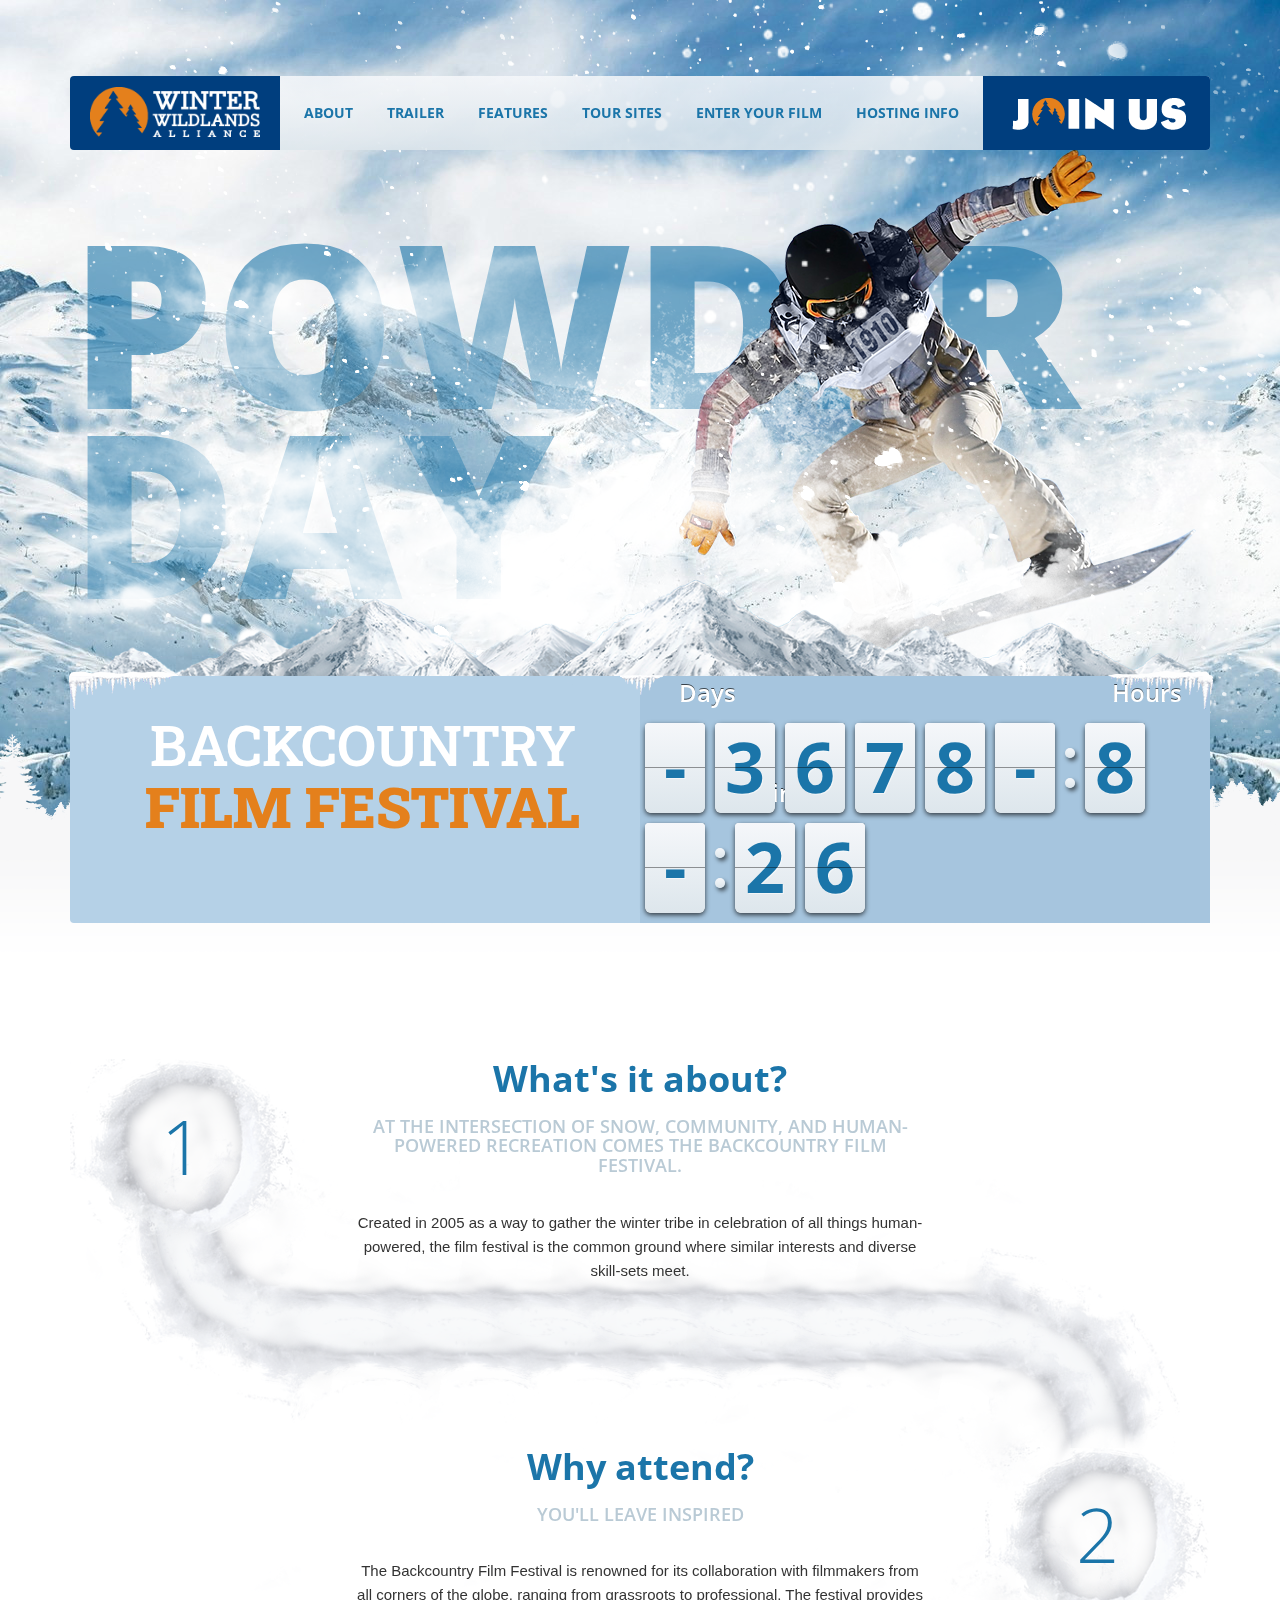
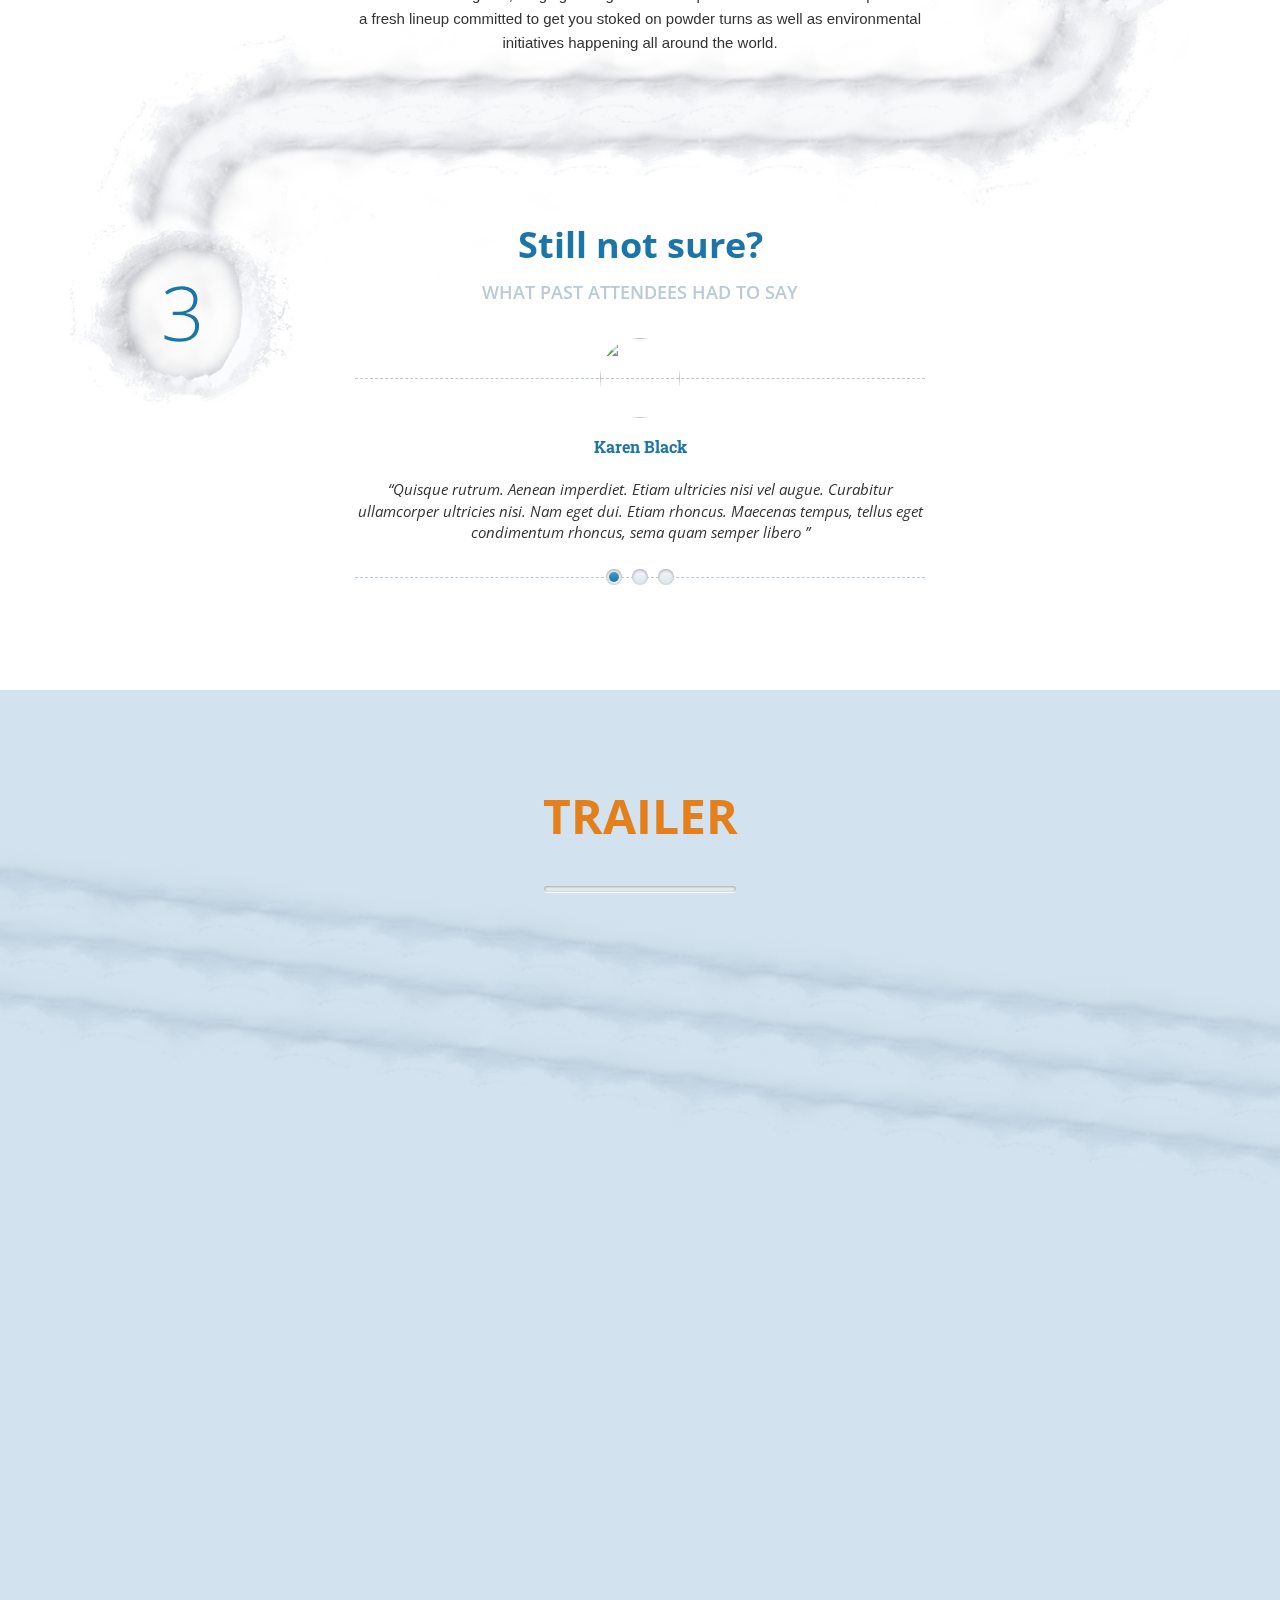
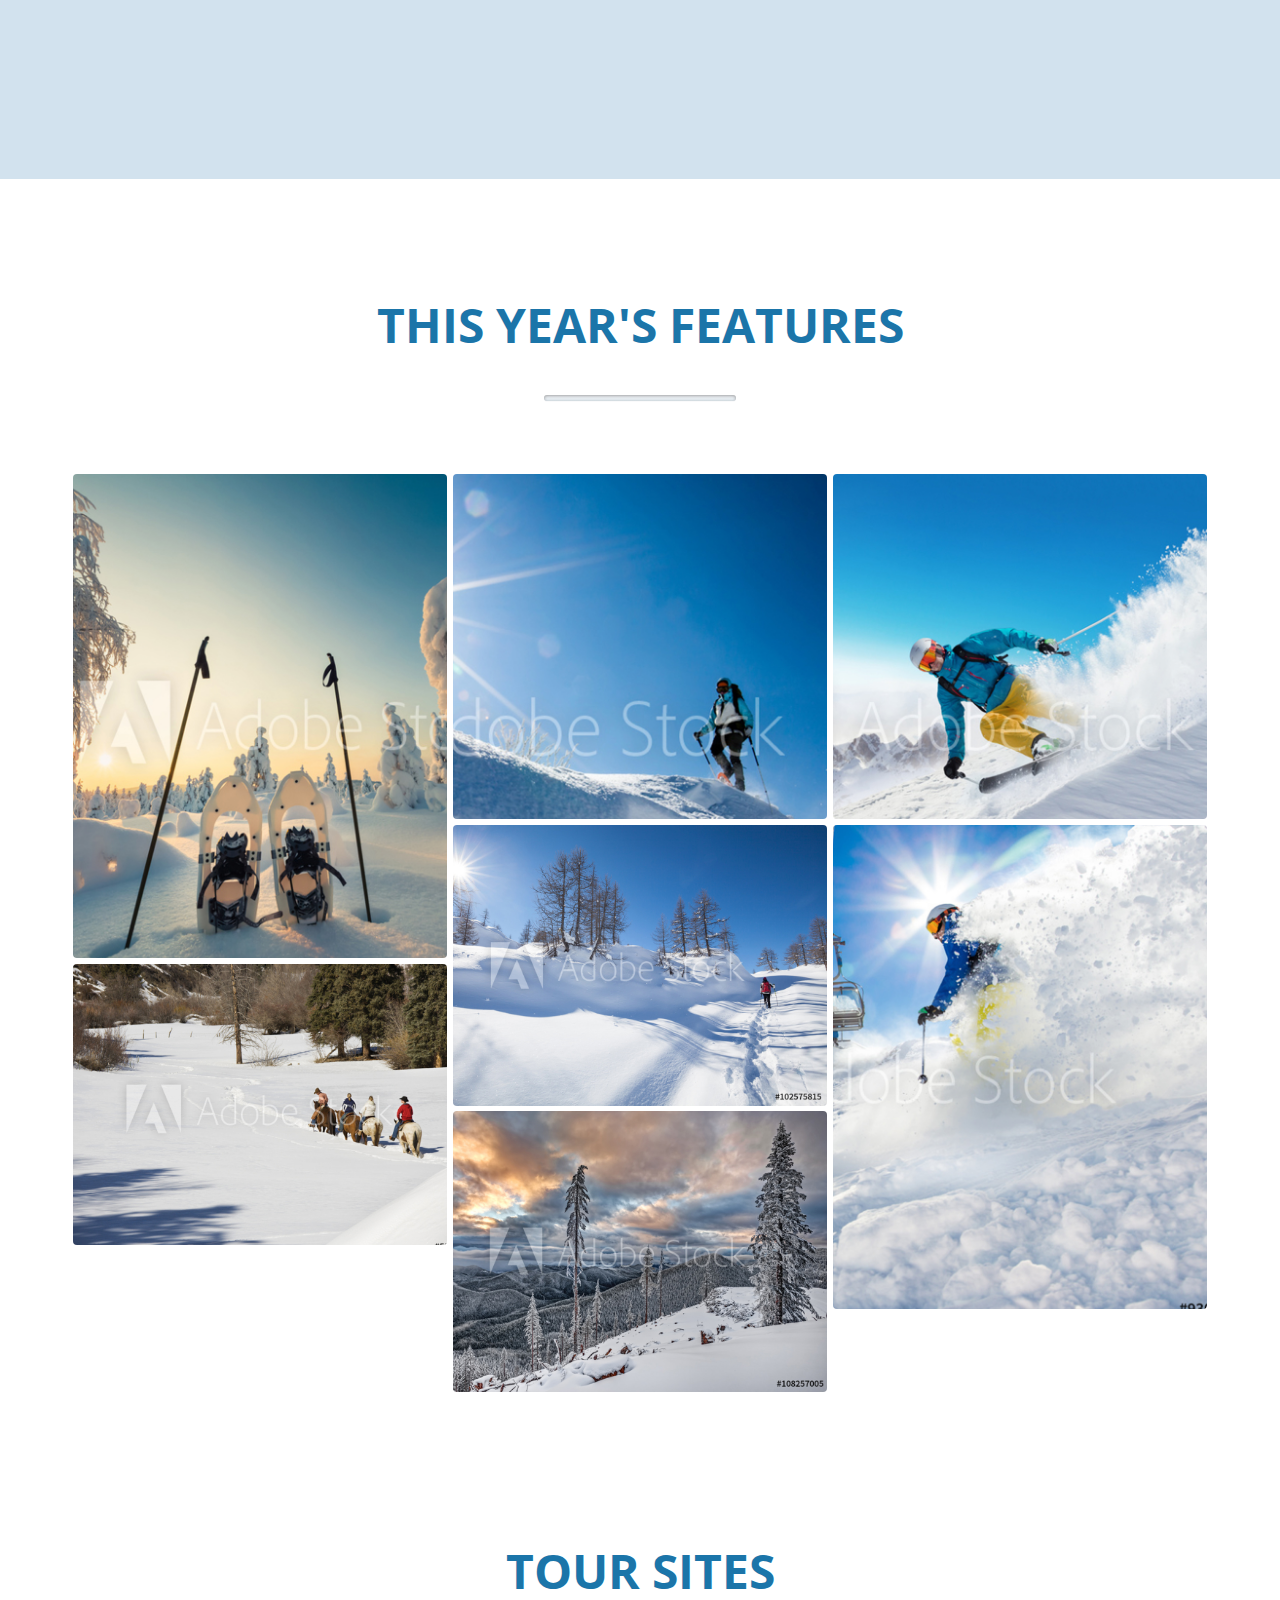
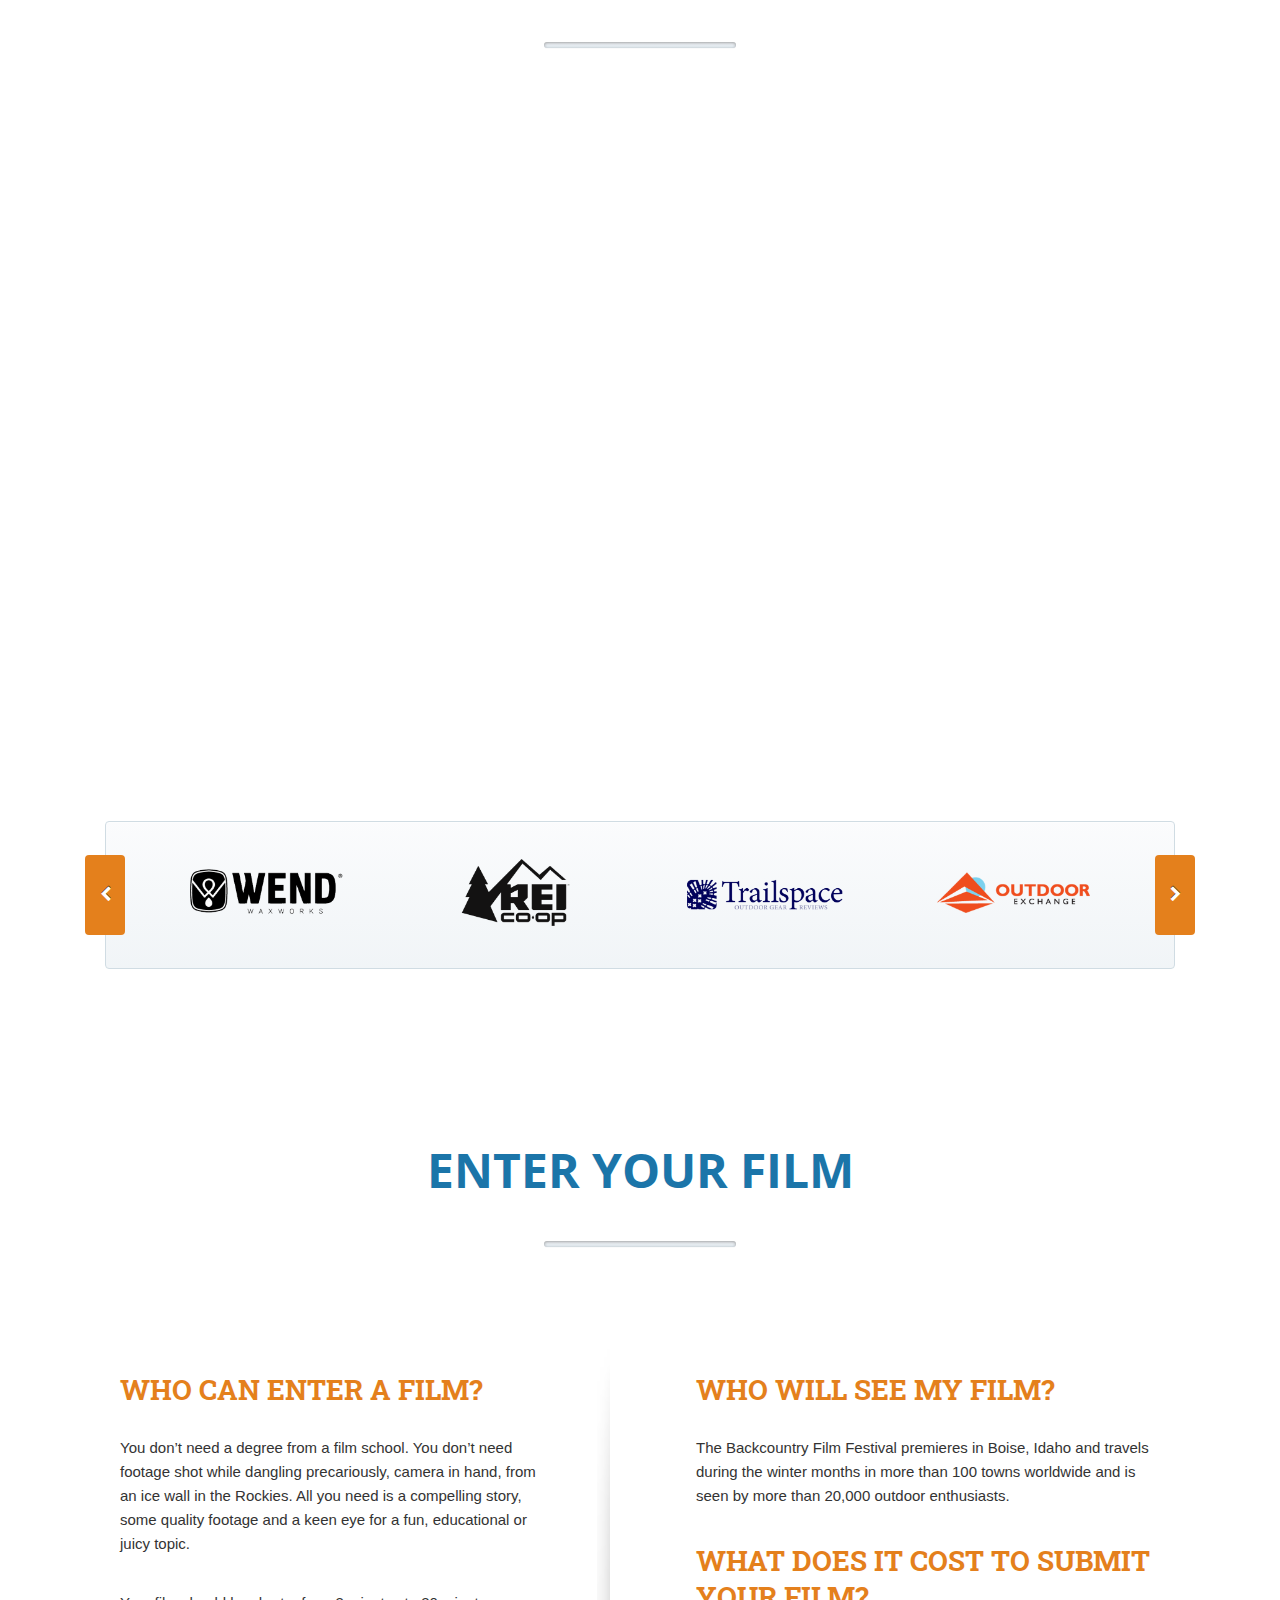
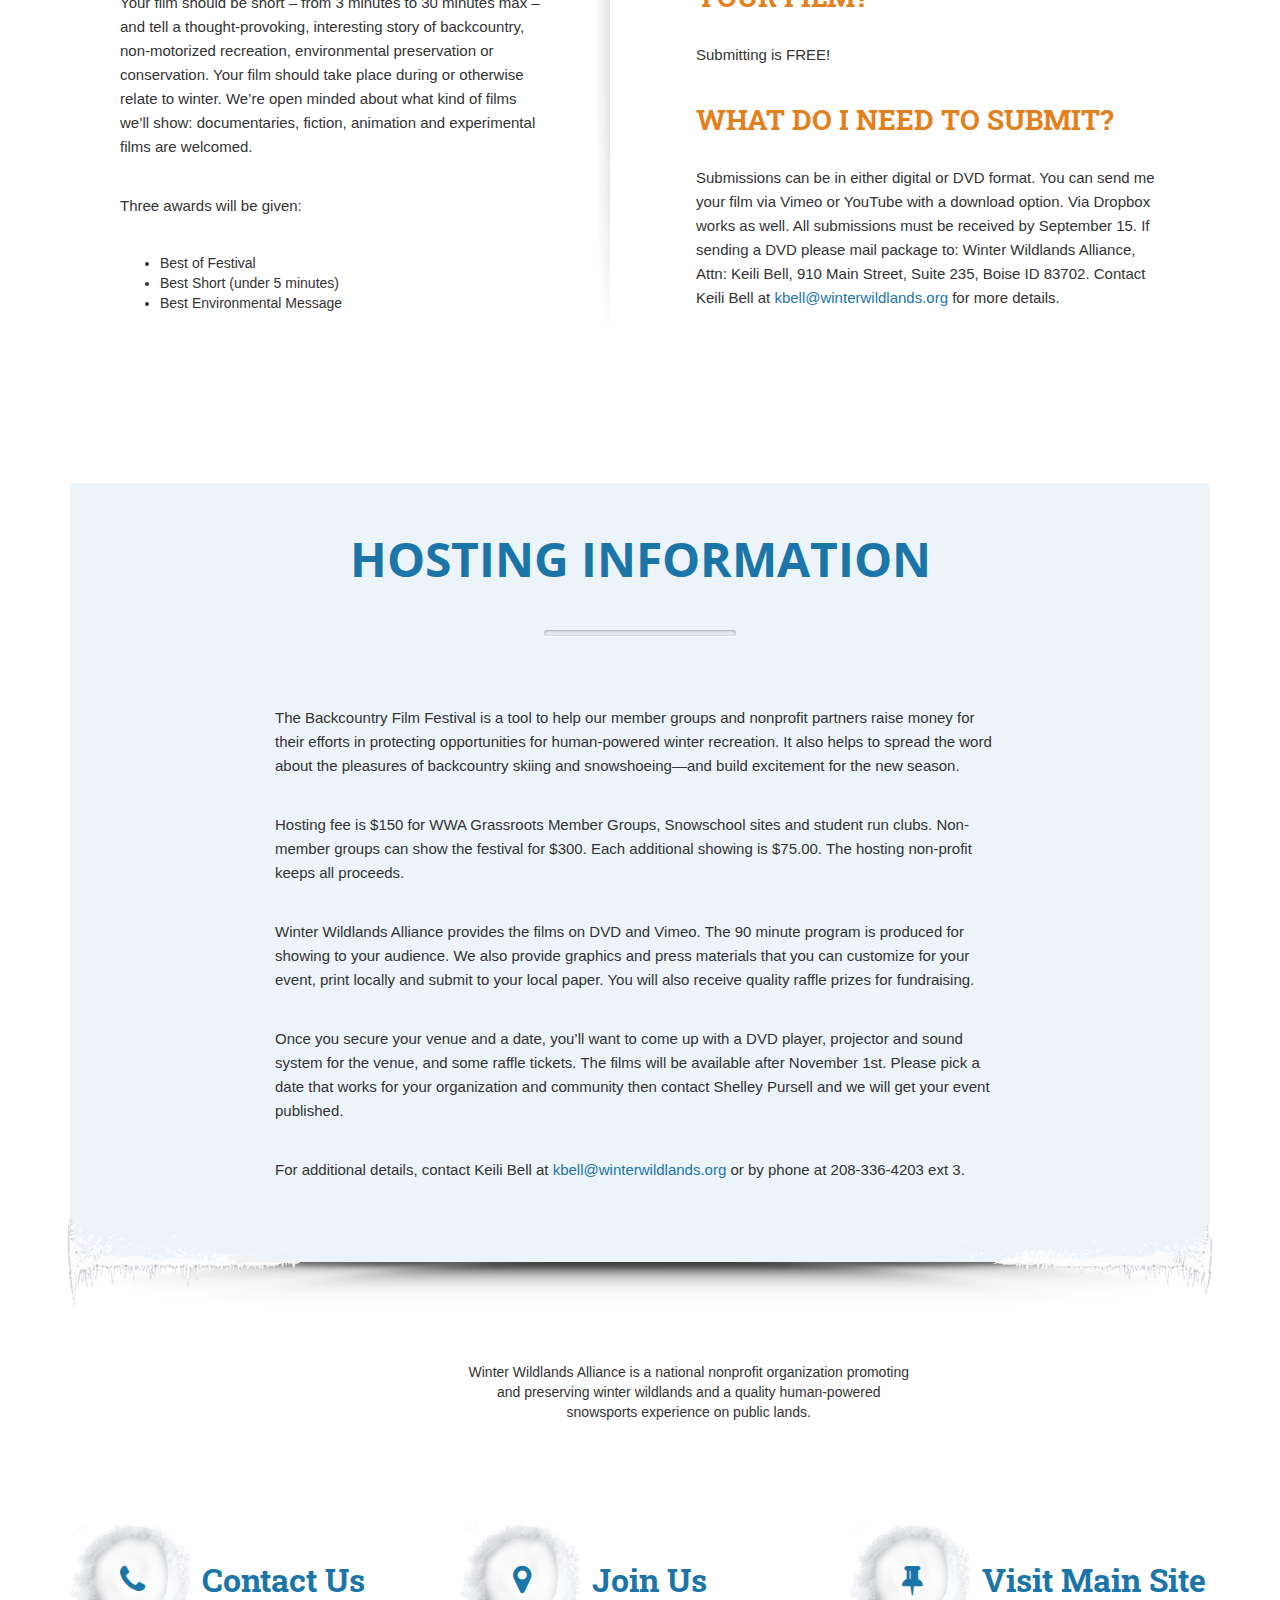
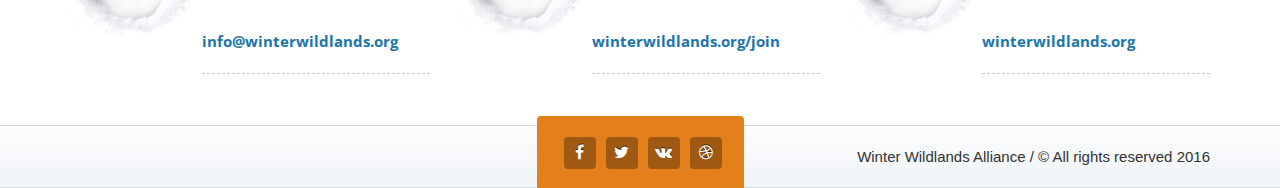
==== commit ede8c7ea: "branding changes" ====
--- a/index.html
+++ b/index.html
@@ -3,32 +3,34 @@
 
 <head>
 
-	<meta charset="utf-8">
-	<meta http-equiv="X-UA-Compatible" content="IE=edge">
-	<meta name="viewport" content="width=device-width, initial-scale=1">
-	<meta name="description" content="">
-	<meta name="author" content="">
-
-	<title>Snow Tour - Responsive Winter Travel Landing Page</title>
-
-	<!-- Bootstrap Core CSS -->
-	<link href="css/bootstrap.min.css" rel="stylesheet">
-
-	<!-- Custom Fonts -->
-	<link href="font-awesome-4.2.0/css/font-awesome.min.css" rel="stylesheet" type="text/css">
-
-	<!-- Custom CSS -->
-	<link href="js/lib/flipclock/flipclock.css" rel="stylesheet" type="text/css">
-	<link href="js/lib/owlcarousel/assets/owl.carousel.css" rel="stylesheet" type="text/css">
-	<link href="js/lib/owlcarousel/assets/owl.theme.default.css" rel="stylesheet" type="text/css">
-	<link href="js/lib/magnificpopup/magnific-popup.css" rel="stylesheet" type="text/css">
-	<link href="css/animate.css" rel="stylesheet" type="text/css">
-	<link href="css/style.css" rel="stylesheet">
-	<link href="css/responsive.css" rel="stylesheet">
-
-	<!-- HTML5 Shim and Respond.js IE8 support of HTML5 elements and media queries -->
-	<!-- WARNING: Respond.js doesn't work if you view the page via file:// -->
-	<!--[if lt IE 9]>
+    <meta charset="utf-8">
+    <meta http-equiv="X-UA-Compatible" content="IE=edge">
+    <meta name="viewport" content="width=device-width, initial-scale=1">
+    <meta name="description" content="">
+    <meta name="author" content="">
+
+    <title>Winter Wildlands Alliance</title>
+
+    <link rel="shortcut icon" href="/favicon.ico" type="image/x-icon">
+
+    <!-- Bootstrap Core CSS -->
+    <link href="css/bootstrap.min.css" rel="stylesheet">
+
+    <!-- Custom Fonts -->
+    <link href="font-awesome-4.2.0/css/font-awesome.min.css" rel="stylesheet" type="text/css">
+
+    <!-- Custom CSS -->
+    <link href="js/lib/flipclock/flipclock.css" rel="stylesheet" type="text/css">
+    <link href="js/lib/owlcarousel/assets/owl.carousel.css" rel="stylesheet" type="text/css">
+    <link href="js/lib/owlcarousel/assets/owl.theme.default.css" rel="stylesheet" type="text/css">
+    <link href="js/lib/magnificpopup/magnific-popup.css" rel="stylesheet" type="text/css">
+    <link href="css/animate.css" rel="stylesheet" type="text/css">
+    <link href="css/style.css" rel="stylesheet">
+    <link href="css/responsive.css" rel="stylesheet">
+
+    <!-- HTML5 Shim and Respond.js IE8 support of HTML5 elements and media queries -->
+    <!-- WARNING: Respond.js doesn't work if you view the page via file:// -->
+    <!--[if lt IE 9]>
         <script src="https://oss.maxcdn.com/libs/html5shiv/3.7.0/html5shiv.js"></script>
         <script src="https://oss.maxcdn.com/libs/respond.js/1.4.2/respond.min.js"></script>
     <![endif]-->
@@ -38,45 +40,50 @@
 <body id="page-top" data-spy="scroll" data-target=".navbar-fixed-top">
 
 
-	<!-- Main Navigation -->
-	<nav class="navbar navbar-custom navbar-fixed-top" role="navigation">
-		<div class="container">
-			<div class="main-menu">
-
-				<div class="navbar-header">
-
-
-					<div class="main-menu-logo">
-
-						<!-- Your Logo Text Here -->
-						<a class="page-scroll" href="#page-top"><img src="img/logo.png" alt="WWL logo" /></a>
-
-						<button type="button" class="navbar-toggle" data-toggle="collapse" data-target=".navbar-main-collapse">
-							<i class="fa fa-bars"></i>
-						</button>
-					</div>
-					<!-- /.main-menu-logo -->
-				</div>
-				<!-- /.navbar-header -->
-
-				<!-- Collect the nav links, forms, and other content for toggling -->
-				<div class="main-menu-nav collapse navbar-collapse navbar-right navbar-main-collapse">
-					<div class="main-menu-nav-wrapper">
-
-						<!-- Main Menu Items -->
-						<div class="main-menu-items ">
-							<ul class="nav navbar-nav">
-								<!-- Hidden li included to remove active class from about link when scrolled up past about section -->
-								<li class="hidden">
-									<a href="#page-top"></a>
-								</li>
-
-								<!-- 01 -->
-								<li>
-									<a class="page-scroll" href="#about">About</a>
-								</li>
-
-								<!-- 02 - Dropdown Menu -->
+    <!-- Main Navigation -->
+    <nav class="navbar navbar-custom navbar-fixed-top" role="navigation">
+        <div class="container">
+            <div class="main-menu">
+
+                <div class="navbar-header">
+
+
+                    <div class="main-menu-logo">
+
+                        <!-- Your Logo Text Here -->
+                        <a class="page-scroll" href="#page-top"><img src="img/logo.png" alt="WWL logo" /></a>
+
+                        <button type="button" class="navbar-toggle" data-toggle="collapse" data-target=".navbar-main-collapse">
+                            <i class="fa fa-bars"></i>
+                        </button>
+                    </div>
+                    <!-- /.main-menu-logo -->
+                </div>
+                <!-- /.navbar-header -->
+
+                <!-- Collect the nav links, forms, and other content for toggling -->
+                <div class="main-menu-nav collapse navbar-collapse navbar-right navbar-main-collapse">
+                    <div class="main-menu-nav-wrapper">
+
+                        <!-- Main Menu Items -->
+                        <div class="main-menu-items ">
+                            <ul class="nav navbar-nav">
+                                <!-- Hidden li included to remove active class from about link when scrolled up past about section -->
+                                <li class="hidden">
+                                    <a href="#page-top"></a>
+                                </li>
+
+                                <!-- 01 -->
+                                <li>
+                                    <a class="page-scroll" href="#about">About</a>
+                                </li>
+
+                                <li>
+                                    <a class="page-scroll" href="#trailer">Trailer</a>
+                                </li>
+
+
+                                <!--
 								<li class="dropdown">
 									<a class="dropdown-toggle" data-toggle="dropdown">Dropdown <span class="caret"></span></a>
 									<ul class="dropdown-menu" role="menu">
@@ -89,294 +96,295 @@
 										<li><a href="#">One more separated link</a></li>
 									</ul>
 								</li>
-
-								<!-- 03 -->
-								<li>
-									<a class="page-scroll" href="#gallery">Gallery</a>
-								</li>
-
-								<!-- 04 -->
-								<li>
-									<a class="page-scroll" href="#cost-and-terms">Cost & Terms</a>
-								</li>
-
-								<!-- 05 -->
-								<!--
-                            <li>
-                                <a class="page-scroll" href="#blog">Our Blog</a>
-                            </li>
 -->
 
-								<!-- 06 -->
-								<li>
-									<a class="page-scroll" href="#contacts">Contacts</a>
-								</li>
-
-							</ul>
-						</div>
-
-
-						<!-- Social Icons -->
-						<div class="main-menu-social">
-							<img src="img/join_us.gif" alt="join us" />
-						</div>
-						<!-- /.main-menu-social -->
-					</div>
-					<!-- /.main-menu-nav-wrapper -->
-				</div>
-				<!-- /.main-menu-nav -->
-			</div>
-			<!-- /.main-menu -->
-		</div>
-		<!-- /.container -->
-	</nav>
-
-	<!-- Intro Header -->
-	<header class="intro">
-		<div class="intro-body">
-			<div class="layer-snow"></div>
-			<div class="layer-sky"></div>
-
-			<div class="container">
-				<div class="row">
-					<div class="col-md-12">
-
-						<!-- Main Intro Image -->
-						<img class="header-image absolute-right" src="img/intro-bg-layer-snowboarder.png" alt="">
-
-						<!-- Heading Text - Slider -->
-						<div class="heading-text">
-							<ul class="heading-text-slider">
-								<li>Powder Day</li>
-								<li>Human Powered</li>
-							</ul>
-						</div>
-						<!-- /.heading-text -->
-
-					</div>
-					<!-- /.col-md-12 -->
-				</div>
-				<!-- /.row -->
-			</div>
-			<!-- /.container -->
-		</div>
-		<!-- /.intro-body -->
-	</header>
-	<!-- /.intro -->
-
-
-	<!-- Intro-Info Section -->
-	<section id="intro-info">
-		<div class="container">
-			<div class="row">
-				<div class="col-lg-12">
-					<div class="intro-info-background-element">
-						<div class="intro-info-wrapper">
-							<div class="intro-info-background">
-
-								<!-- Left Intro Block -->
-								<div class="col-lg-6 col-md-12 intro-info-left-wrapper">
-									<div class="intro-info-left">
-										<h1>Backcountry <span>Film Festival</span></h1>
-
-
-									</div>
-									<!-- /.intro-info-left -->
-								</div>
-								<!-- /.col-lg-6 -->
-
-
-								<!-- Right Intro Block -->
-								<div class="col-lg-6 col-md-12 intro-info-right">
-									<div class="clock-wrapper">
-										<div class="clock"></div>
-									</div>
-									<!-- /.clock-wrapper -->
-
-
-								</div>
-								<!-- /.intro-info-right -->
-
-							</div>
-							<!-- /.intro-info-background -->
-						</div>
-						<!-- /.intro-info-wrapper -->
-					</div>
-					<!-- /.intro-info-background-element -->
-				</div>
-				<!-- /.col-lg-12 -->
-			</div>
-			<!-- /.row -->
-		</div>
-		<!-- /.container -->
-	</section>
-	<!-- /#intro-info -->
-
-
-
-	<!-- About Section -->
-	<section id="about" class="text-center">
-		<div class="container">
-			<div class="row">
-				<div class="col-lg-12">
-
-					<!-- Features List -->
-					<ol>
-
-						<!-- 01 -->
-						<li>
-							<div class="about-list-wrapper">
-								<div class="col-lg-6 col-lg-offset-3 col-md-6 col-md-offset-3 about-list-content">
-									<h2>What's it about?</h2>
-									<h3>At the intersection of snow, community, and human-powered recreation comes the Backcountry Film Festival.</h3>
-
-									<p>
-										Created in 2005 as a way to gather the winter tribe in celebration of all things human-powered, the film festival is the common ground where similar interests and diverse skill-sets meet.
-									</p>
-								</div>
-								<!-- /.about-list-wrapper -->
-							</div>
-							<!-- /.col-lg-6 -->
-						</li>
-
-						<!-- 02 -->
-						<li>
-							<div class="about-list-wrapper">
-								<div class="col-lg-6 col-lg-offset-3 col-md-6 col-md-offset-3 about-list-content">
-									<h2>Why attend?</h2>
-									<h3>you'll leave inspired</h3>
-
-									<p>
-										The Backcountry Film Festival is renowned for its collaboration with filmmakers from all corners of the globe, ranging from grassroots to professional. The festival provides a fresh lineup committed to get you stoked on powder turns as well as environmental initiatives happening all around the world.
-									</p>
-								</div>
-								<!-- /.col-lg-6 -->
-							</div>
-							<!-- /.about-list-wrapper -->
-						</li>
-
-						<!-- 03 - No background element here -->
-						<li class="no-element">
-							<div class="about-list-wrapper">
-								<div class="col-lg-6 col-lg-offset-3 col-md-6 col-md-offset-3 about-list-content">
-									<h2>Still not sure?</h2>
-									<h3>what past attendees had to say
+                                <!-- 03 -->
+                                <li>
+                                    <a class="page-scroll" href="#gallery">Features</a>
+                                </li>
+
+                                <!-- 04 -->
+                                <li>
+                                    <a class="page-scroll" href="#cost-and-terms">Tour Sites</a>
+                                </li>
+
+                                <!-- 05 -->
+
+                                <li>
+                                    <a class="page-scroll" href="#enter">Enter Your Film</a>
+                                </li>
+
+
+                                <!-- 06 -->
+                                <li>
+                                    <a class="page-scroll" href="#contacts">Hosting Info</a>
+                                </li>
+
+                            </ul>
+                        </div>
+
+
+                        <!-- Social Icons -->
+                        <div class="main-menu-social">
+                            <img src="img/join_us.gif" alt="join us" />
+                        </div>
+                        <!-- /.main-menu-social -->
+                    </div>
+                    <!-- /.main-menu-nav-wrapper -->
+                </div>
+                <!-- /.main-menu-nav -->
+            </div>
+            <!-- /.main-menu -->
+        </div>
+        <!-- /.container -->
+    </nav>
+
+    <!-- Intro Header -->
+    <header class="intro">
+        <div class="intro-body">
+            <div class="layer-snow"></div>
+            <div class="layer-sky"></div>
+
+            <div class="container">
+                <div class="row">
+                    <div class="col-md-12">
+
+                        <!-- Main Intro Image -->
+                        <img class="header-image absolute-right" src="img/intro-bg-layer-snowboarder.png" alt="">
+
+                        <!-- Heading Text - Slider -->
+                        <div class="heading-text">
+                            <ul class="heading-text-slider">
+                                <li>Powder Day</li>
+                                <li>Human Powered</li>
+                            </ul>
+                        </div>
+                        <!-- /.heading-text -->
+
+                    </div>
+                    <!-- /.col-md-12 -->
+                </div>
+                <!-- /.row -->
+            </div>
+            <!-- /.container -->
+        </div>
+        <!-- /.intro-body -->
+    </header>
+    <!-- /.intro -->
+
+
+    <!-- Intro-Info Section -->
+    <section id="intro-info">
+        <div class="container">
+            <div class="row">
+                <div class="col-lg-12">
+                    <div class="intro-info-background-element">
+                        <div class="intro-info-wrapper">
+                            <div class="intro-info-background">
+
+                                <!-- Left Intro Block -->
+                                <div class="col-lg-6 col-md-12 intro-info-left-wrapper">
+                                    <div class="intro-info-left">
+                                        <h1>Backcountry <span>Film Festival</span></h1>
+
+
+                                    </div>
+                                    <!-- /.intro-info-left -->
+                                </div>
+                                <!-- /.col-lg-6 -->
+
+
+                                <!-- Right Intro Block -->
+                                <div class="col-lg-6 col-md-12 intro-info-right">
+                                    <div class="clock-wrapper">
+                                        <div class="clock"></div>
+                                    </div>
+                                    <!-- /.clock-wrapper -->
+
+
+                                </div>
+                                <!-- /.intro-info-right -->
+
+                            </div>
+                            <!-- /.intro-info-background -->
+                        </div>
+                        <!-- /.intro-info-wrapper -->
+                    </div>
+                    <!-- /.intro-info-background-element -->
+                </div>
+                <!-- /.col-lg-12 -->
+            </div>
+            <!-- /.row -->
+        </div>
+        <!-- /.container -->
+    </section>
+    <!-- /#intro-info -->
+
+
+
+    <!-- About Section -->
+    <section id="about" class="text-center">
+        <div class="container">
+            <div class="row">
+                <div class="col-lg-12">
+
+                    <!-- Features List -->
+                    <ol>
+
+                        <!-- 01 -->
+                        <li>
+                            <div class="about-list-wrapper">
+                                <div class="col-lg-6 col-lg-offset-3 col-md-6 col-md-offset-3 about-list-content">
+                                    <h2>What's it about?</h2>
+                                    <h3>At the intersection of snow, community, and human-powered recreation comes the Backcountry Film Festival.</h3>
+
+                                    <p>
+                                        Created in 2005 as a way to gather the winter tribe in celebration of all things human-powered, the film festival is the common ground where similar interests and diverse skill-sets meet.
+                                    </p>
+                                </div>
+                                <!-- /.about-list-wrapper -->
+                            </div>
+                            <!-- /.col-lg-6 -->
+                        </li>
+
+                        <!-- 02 -->
+                        <li>
+                            <div class="about-list-wrapper">
+                                <div class="col-lg-6 col-lg-offset-3 col-md-6 col-md-offset-3 about-list-content">
+                                    <h2>Why attend?</h2>
+                                    <h3>you'll leave inspired</h3>
+
+                                    <p>
+                                        The Backcountry Film Festival is renowned for its collaboration with filmmakers from all corners of the globe, ranging from grassroots to professional. The festival provides a fresh lineup committed to get you stoked on powder turns as well as environmental initiatives happening all around the world.
+                                    </p>
+                                </div>
+                                <!-- /.col-lg-6 -->
+                            </div>
+                            <!-- /.about-list-wrapper -->
+                        </li>
+
+                        <!-- 03 - No background element here -->
+                        <li class="no-element">
+                            <div class="about-list-wrapper">
+                                <div class="col-lg-6 col-lg-offset-3 col-md-6 col-md-offset-3 about-list-content">
+                                    <h2>Still not sure?</h2>
+                                    <h3>what past attendees had to say
                             </h3>
 
 
-									<!-- Reviews Owl Slider -->
-									<div class="reviews-slider">
-
-										<!-- 01 -->
-										<div class="item">
-											<div class="reviews-user-avatar"><img src="https://randomuser.me/api/portraits/women/45.jpg" alt=""></div>
-											<!-- /.reviews-user-avatar -->
-											<h4>Karen Black</h4>
-											<span>Quisque rutrum. Aenean imperdiet. Etiam ultricies nisi vel augue. Curabitur ullamcorper ultricies nisi. Nam eget dui. Etiam rhoncus. Maecenas tempus, tellus eget condimentum rhoncus, sema quam semper libero
+                                    <!-- Reviews Owl Slider -->
+                                    <div class="reviews-slider">
+
+                                        <!-- 01 -->
+                                        <div class="item">
+                                            <div class="reviews-user-avatar"><img src="https://randomuser.me/api/portraits/women/45.jpg" alt=""></div>
+                                            <!-- /.reviews-user-avatar -->
+                                            <h4>Karen Black</h4>
+                                            <span>Quisque rutrum. Aenean imperdiet. Etiam ultricies nisi vel augue. Curabitur ullamcorper ultricies nisi. Nam eget dui. Etiam rhoncus. Maecenas tempus, tellus eget condimentum rhoncus, sema quam semper libero
                                     </span>
-										</div>
-										<!-- /.item -->
-
-										<!-- 02 -->
-										<div class="item">
-											<div class="reviews-user-avatar"><img src="https://randomuser.me/api/portraits/men/44.jpg" alt=""></div>
-											<!-- /.reviews-user-avatar -->
-											<h4>Tony Black</h4>
-											<span>Maecenas nec odio et ante tincidunt tempus. Donec vitae sapien ut libero venenatis faucibus. Nullam quis ante. Etiam sit amet orci eget eros faucibus tincidunt. Duis leo. Sed fringilla mauris sit amet nibh.
+                                        </div>
+                                        <!-- /.item -->
+
+                                        <!-- 02 -->
+                                        <div class="item">
+                                            <div class="reviews-user-avatar"><img src="https://randomuser.me/api/portraits/men/44.jpg" alt=""></div>
+                                            <!-- /.reviews-user-avatar -->
+                                            <h4>Tony Black</h4>
+                                            <span>Maecenas nec odio et ante tincidunt tempus. Donec vitae sapien ut libero venenatis faucibus. Nullam quis ante. Etiam sit amet orci eget eros faucibus tincidunt. Duis leo. Sed fringilla mauris sit amet nibh.
                                     </span>
-										</div>
-										<!-- /.item -->
-
-										<!-- 03 -->
-										<div class="item">
-											<div class="reviews-user-avatar"><img src="https://randomuser.me/api/portraits/men/8.jpg" alt=""></div>
-											<!-- /.reviews-user-avatar -->
-											<h4>Oliver Arrow</h4>
-											<span>Vestibulum ante ipsum primis in faucibus orci luctus et ultrices posuere cubilia Curae; Fusce id purus. Ut varius tincidunt libero. Phasellus dolor. Maecenas vestibulum mollis diam. Pellentesque ut neque.
+                                        </div>
+                                        <!-- /.item -->
+
+                                        <!-- 03 -->
+                                        <div class="item">
+                                            <div class="reviews-user-avatar"><img src="https://randomuser.me/api/portraits/men/8.jpg" alt=""></div>
+                                            <!-- /.reviews-user-avatar -->
+                                            <h4>Oliver Arrow</h4>
+                                            <span>Vestibulum ante ipsum primis in faucibus orci luctus et ultrices posuere cubilia Curae; Fusce id purus. Ut varius tincidunt libero. Phasellus dolor. Maecenas vestibulum mollis diam. Pellentesque ut neque.
                                     </span>
-										</div>
-										<!-- /.item -->
-
-
-									</div>
-									<!-- /.col-lg-6 -->
-									<!-- /.reviews-slider -->
-								</div>
-								<!-- /.col-lg-6 -->
-							</div>
-							<!-- /.about-list-wrapper -->
-						</li>
-
-					</ol>
-				</div>
-				<!-- /.container -->
-			</div>
-			<!-- /.col-lg-12 -->
-		</div>
-		<!-- /.row -->
-
-
-
-		<!-- About Section Content -->
-		<div class="about-content">
-			<div class="container">
-				<div class="row">
-					<div class="col-lg-12">
-						<h1 class="main-title">Trailer</h1>
-						<div class="videoWrapper">
-							<iframe width="560" height="315" src="https://www.youtube.com/embed/6q-BOKWU6as" frameborder="0" allowfullscreen></iframe>
-						</div>
-					</div>
-					<!-- /.about-content -->
-
-				</div>
-				<!-- /.col-lg-12 -->
-			</div>
-			<!-- /.row -->
-		</div>
-		<!-- /.container -->
-	</section>
-	<!-- /#about -->
-
-
-	<!-- Gallery Section -->
-	<section id="gallery" class="text-center">
-		<div class="container">
-			<div class="row">
-				<div class="col-lg-12">
-
-					<h1 class="main-title">This Year's Features</h1>
-
-				</div>
-				<!-- /.col-lg-12 -->
-			</div>
-			<!-- /.row -->
-		</div>
-		<!-- /.container -->
-
-
-		<!-- Ajax Page Start -->
-
-		<div class="ajax-div">
-
-			<!-- loading -->
-			<div class="loader"></div>
-
-			<!-- content-ajax -->
-			<div id="content-ajax"></div>
-
-		</div>
-		<!-- /#ajax-div -->
-
-		<!-- Ajax Page End -->
-
-
-		<div class="container">
-			<div class="row">
-				<div class="col-lg-12">
-					<div class="gallery-wrapper">
-
-						<!--
+                                        </div>
+                                        <!-- /.item -->
+
+
+                                    </div>
+                                    <!-- /.col-lg-6 -->
+                                    <!-- /.reviews-slider -->
+                                </div>
+                                <!-- /.col-lg-6 -->
+                            </div>
+                            <!-- /.about-list-wrapper -->
+                        </li>
+
+                    </ol>
+                </div>
+                <!-- /.container -->
+            </div>
+            <!-- /.col-lg-12 -->
+        </div>
+        <!-- /.row -->
+
+
+
+        <!-- About Section Content -->
+        <div id="trailer" class="about-content">
+            <div class="container">
+                <div class="row">
+                    <div class="col-lg-12">
+                        <h1 class="main-title">Trailer</h1>
+                        <div class="videoWrapper">
+                            <iframe width="560" height="315" src="https://www.youtube.com/embed/6q-BOKWU6as" frameborder="0" allowfullscreen></iframe>
+                        </div>
+                    </div>
+                    <!-- /.about-content -->
+
+                </div>
+                <!-- /.col-lg-12 -->
+            </div>
+            <!-- /.row -->
+        </div>
+        <!-- /.container -->
+    </section>
+    <!-- /#about -->
+
+
+    <!-- Gallery Section -->
+    <section id="gallery" class="text-center">
+        <div class="container">
+            <div class="row">
+                <div class="col-lg-12">
+
+                    <h1 class="main-title">This Year's Features</h1>
+
+                </div>
+                <!-- /.col-lg-12 -->
+            </div>
+            <!-- /.row -->
+        </div>
+        <!-- /.container -->
+
+
+        <!-- Ajax Page Start -->
+
+        <div class="ajax-div">
+
+            <!-- loading -->
+            <div class="loader"></div>
+
+            <!-- content-ajax -->
+            <div id="content-ajax"></div>
+
+        </div>
+        <!-- /#ajax-div -->
+
+        <!-- Ajax Page End -->
+
+
+        <div class="container">
+            <div class="row">
+                <div class="col-lg-12">
+                    <div class="gallery-wrapper">
+
+                        <!--
                     <div class="gallery-filter">
                      
                         <a href="#" data-filter="*" class="current">Show All</a>
@@ -387,541 +395,509 @@
                     </div>
 -->
 
-						<div class="gallery-container">
-
-							<!-- 01 -->
-							<div class="item col-lg-4 col-md-4 col-sm-6 col-xs-12 height-x3 snowboard competitions">
-
-								<div class="item-wrapper">
-									<a href="#!gallery/gallery-page.html">
-										<div class="item-overlay">
-											<h3>The Weight of Winter</h3>
-											<b>Ben Sturgulewski</b>
-											<span class="gallery-link"><i class="fa fa-chevron-right"></i></span>
-										</div>
-										<!-- /.item-overlay -->
-
-										<img src="img/gallery/pic-7.jpg" alt="image">
-									</a>
-								</div>
-								<!-- /.item-wrapper -->
-
-							</div>
-							<!-- /.item -->
-
-
-							<!-- 02 -->
-							<div class="item col-lg-4 col-md-4 col-sm-6 col-xs-12 height-x2 snowboard">
-
-								<div class="item-wrapper">
-									<a href="#!gallery/gallery-page.html">
-										<div class="item-overlay">
-											<h3>I Love Splitboarding</h3>
-											<b>Right on Brother</b>
-											<span class="gallery-link"><i class="fa fa-chevron-right"></i></span>
-										</div>
-										<!-- /.item-overlay -->
-
-										<img src="img/gallery/pic-1.jpg" alt="image">
-									</a>
-								</div>
-								<!-- /.item-wrapper -->
-
-							</div>
-							<!-- /.item -->
-
-
-							<!-- 03 -->
-							<div class="item col-lg-4 col-md-4 col-sm-6 col-xs-12 height-x2 competitions">
-
-								<div class="item-wrapper">
-									<a href="#!gallery/gallery-page.html">
-										<div class="item-overlay">
-											<h3>Shifting Ice</h3>
-											<b>Kt Miller</b>
-											<span class="gallery-link"><i class="fa fa-chevron-right"></i></span>
-										</div>
-										<!-- /.item-overlay -->
-
-										<img src="img/gallery/pic-6.jpg" alt="image">
-									</a>
-								</div>
-								<!-- /.item-wrapper -->
-
-							</div>
-							<!-- /.item -->
-
-
-							<!-- 04 -->
-							<div class="item col-lg-4 col-md-4 col-sm-6 col-xs-12 height-x3 ski-tours">
-
-								<div class="item-wrapper">
-									<a href="#!gallery/gallery-page.html">
-										<div class="item-overlay">
-											<h3>The Forecaster</h3>
-											<b>Spindle Productions</b>
-											<span class="gallery-link"><i class="fa fa-chevron-right"></i></span>
-										</div>
-										<!-- /.item-overlay -->
-
-										<img src="img/gallery/pic-2.jpg" alt="image">
-									</a>
-								</div>
-								<!-- /.item-wrapper -->
-
-							</div>
-							<!-- /.item -->
-
-
-							<!-- 05 -->
-							<div class="item col-lg-4 col-md-4 col-sm-6 col-xs-12 height-x3 snowboard">
-
-								<div class="item-wrapper">
-									<a href="img/gallery/05-large.jpg" class="popup">
-										<div class="item-overlay">
-											<h3>55 Hours in Mexico</h3>
-											<b> Joey Schusler</b>
-											<span class="gallery-link"><i class="fa fa-chevron-right"></i></span>
-										</div>
-										<!-- /.item-overlay -->
-
-										<img src="img/gallery/pic-5.jpg" alt="image">
-									</a>
-								</div>
-								<!-- /.item-wrapper -->
-
-							</div>
-							<!-- /.item -->
-
-
-							<!-- 06 -->
-							<div class="item col-lg-4 col-md-4 col-sm-6 col-xs-12 height-x2 competitions">
-
-								<div class="item-wrapper">
-									<a href="#!gallery/gallery-page.html">
-										<div class="item-overlay">
-											<h3>Always Above Us </h3>
-											<b>Sherpa Cinema</b>
-											<span class="gallery-link"><i class="fa fa-chevron-right"></i></span>
-										</div>
-										<!-- /.item-overlay -->
-
-										<img src="img/gallery/pic-3.jpg" alt="image">
-									</a>
-								</div>
-								<!-- /.item-wrapper -->
-
-							</div>
-							<!-- /.item -->
-
-							<!-- 06 -->
-							<div class="item col-lg-4 col-md-4 col-sm-6 col-xs-12 height-x2 competitions">
-
-								<div class="item-wrapper">
-									<a href="#!gallery/gallery-page.html">
-										<div class="item-overlay">
-											<h3>Connections</h3>
-											<b>Dynafit</b>
-											<span class="gallery-link"><i class="fa fa-chevron-right"></i></span>
-										</div>
-										<!-- /.item-overlay -->
-
-										<img src="img/gallery/pic-8.jpg" alt="image">
-									</a>
-								</div>
-								<!-- /.item-wrapper -->
-
-							</div>
-							<!-- /.item -->
-
-
-
-						</div>
-						<!-- /.gallery-container -->
-					</div>
-					<!-- /.gallery-wrapper -->
-
-				</div>
-				<!-- /.col-lg-12 -->
-			</div>
-			<!-- /.row -->
-		</div>
-		<!-- /.container -->
-	</section>
-	<!-- /#gallery -->
-
-
-	<!-- Cost and Terms Section -->
-	<section id="cost-and-terms">
-		<div class="container">
-			<div class="row">
-				<div class="col-lg-12">
-					<h1 class="main-title">Tour Sites</h1>
-				</div>
-				<div class="clearfix"></div>
-				<!-- /.col-lg-12 -->
-				<div class="videoWrapper">
-					<iframe src="//batchgeo.com/map/0a495ba9042b123afa51d3f8b0f9d6dc" frameborder="0" width="100%" height="550" style="border:1px solid #aaa;"></iframe>
-				</div>
-
-				<!-- Partners Owl Slider -->
-				<div class="partners-slider-wrapper">
-
-					<div class="partners-slider-nav">
-						<div class="partners-slider-prev"><i class="fa fa-chevron-left"></i></div>
-						<div class="partners-slider-next"><i class="fa fa-chevron-right"></i></div>
-					</div>
-					<!-- /.partners-slider-nav -->
-
-					<div class="overflow-hidden">
-						<div class="partners-slider">
-
-							<div class="item">
-								<a href="http://themeforest.net/user/wwwebinvader"><img src="img/partners/01.png" alt=""></a>
-							</div>
-							<!-- /.item -->
-							<div class="item">
-								<a href="http://themeforest.net/user/wwwebinvader"><img src="img/partners/02.png" alt=""></a>
-							</div>
-							<!-- /.item -->
-							<div class="item">
-								<a href="http://themeforest.net/user/wwwebinvader"><img src="img/partners/03.png" alt=""></a>
-							</div>
-							<!-- /.item -->
-							<div class="item">
-								<a href="http://themeforest.net/user/wwwebinvader"><img src="img/partners/04.png" alt=""></a>
-							</div>
-							<!-- /.item -->
-
-						</div>
-						<!-- /.partners-slider -->
-					</div>
-					<!-- /.overflow-hidden -->
-				</div>
-				<!-- /.partners-slider-wrapper -->
-
-			</div>
-			<!-- /.row -->
-		</div>
-		<!-- /.container -->
-	</section>
-	<!-- /#cost-and-terms -->
-
-
-	<!-- Blog Section -->
-	<section id="blog">
-		<div class="container">
-			<div class="row">
-				<div class="col-lg-12">
-
-					<h1 class="main-title">Our Blog</h1>
-
-				</div>
-				<!-- /.col-lg-12 -->
-			</div>
-			<!-- /.row -->
-		</div>
-		<!-- /.container -->
-
-		<!-- Ajax Page Start -->
-
-		<div class="ajax-div">
-
-			<!-- loading -->
-			<div class="loader"></div>
-
-			<!-- content-ajax -->
-			<div id="blog-content-ajax"></div>
-
-		</div>
-		<!-- /#ajax-div -->
-
-		<!-- Ajax Page End -->
-
-		<div class="container">
-			<div class="row">
-
-			</div>
-			<!-- /.row -->
-		</div>
-		<!-- /.container -->
-	</section>
-	<!-- /#blog -->
-
-
-	<!-- Contacts Section -->
-	<section id="contacts">
-		<div class="container">
-			<div class="row">
-				<div class="col-lg-12">
-					<div class="contacts-wrapper">
-						<div class="contacts-elements">
-
-							<!-- Main Title -->
-							<div class="col-lg-6 col-lg-offset-3 col-md-8 col-md-offset-2 dark-section">
-								<h1 class="main-title ">Contact Us</h1>
-								<p class="text-center text-light">
-									Quisque rutrum. Aenean imperdiet. Etiam ultricies nisi vel augue. Curabitur ullamcorper ultricies nisi. Nam eget dui. Etiam rhoncus. Maecenas tempus, tellus eget condimentum rhoncus, sema quam semper libero
-								</p>
-							</div>
-							<!-- /.col-lg-6 -->
-
-							<!-- Contcat Form -->
-							<div class="col-lg-10 col-lg-offset-1 col-md-10 col-md-offset-1">
-
-								<!-- Form Start -->
-								<form name="sentMessage" id="contactForm" novalidate>
-
-									<div class="contacts-pattern-background-wrapper">
-										<div class="contacts-pattern-background">
-
-											<div class="contact-form contacts-background">
-
-												<!-- Text Area -->
-												<div class="control-group form-group col-lg-12">
-													<div class="controls">
-														<textarea rows="10" cols="100" class="form-control" id="message" placeholder="Your full request" required data-validation-required-message="Please enter your message" maxlength="940"></textarea>
-													</div>
-												</div>
-
-												<!-- Input Name -->
-												<div class="control-group form-group col-lg-6">
-													<div class="controls">
-														<input type="text" class="form-control" id="name" placeholder="Enter your name" required data-validation-required-message="Please enter your name.">
-														<p class="help-block"></p>
-													</div>
-												</div>
-
-												<!-- Input Email -->
-												<div class="control-group form-group col-lg-6">
-													<div class="controls">
-														<input type="email" class="form-control" id="email" placeholder="Email Adress" required data-validation-required-message="Please enter your email address.">
-													</div>
-												</div>
-
-
-												<!-- For success/fail messages -->
-												<div id="success"></div>
-
-											</div>
-											<!-- /.contacts-background -->
-
-
-											<!-- Contacts Mail Cover -->
-											<div class="contacts-pattern-background-after">
-
-												<i class="fa fa-star"></i>
-												<i class="fa fa-star"></i>
-												<i class="fa fa-star"></i>
-												<i class="fa fa-star"></i>
-												<i class="fa fa-star"></i>
-
-											</div>
-											<!-- /.contacts-pattern-background-after -->
-
-
-										</div>
-										<!-- /.contacts-pattern-background -->
-									</div>
-									<!-- /.contacts-pattern-background-wrapper -->
-
-									<!-- Contacts Bottom -->
-									<div class="contacts-pattern-background-wrapper contacts-bottom">
-										<div class="contacts-pattern-background">
-											<div class="contacts-background">
-												<div class="col-lg-12 stamp">
-
-													<!-- Your Small Message -->
-													<span>*</span> - Maecenas nec odio et ante tincidunt tempus, donec vitae sapien ut libero venenatis faucibus.
-
-												</div>
-												<!-- /.col-lg-12 -->
-											</div>
-											<!-- /.contacts-background -->
-										</div>
-										<!-- /.contacts-pattern-background -->
-									</div>
-									<!-- /.contacts-pattern-background-wrapper -->
-
-									<div class="col-lg-12 conatcts-submit-wrapper">
-										<div class="conatcts-submit-button-wrapper">
-											<button type="submit" class="btn"><b class="snow-elements"><span>Send tour request</span></b></button>
-											<div class="conatcts-submit-button-shadow"></div>
-											<!-- /.conatcts-submit-button-shadow -->
-										</div>
-										<!-- /.conatcts-submit-button-wrapper -->
-									</div>
-									<!-- /.col-lg-12 -->
-
-								</form>
-								<!-- Form End -->
-
-							</div>
-							<!-- /.col-lg-10 -->
-
-
-						</div>
-						<!-- /.contacts-elements -->
-					</div>
-					<!-- /.contacts-wrapper -->
-				</div>
-				<!-- /.col-lg-12 -->
-
-
-				<!-- Contacts -->
-
-				<!-- 01 -->
-				<div class="col-lg-4 col-md-6">
-
-					<div class="contacts-info">
-						<i class="fa fa-phone"></i>
-
-						<h1>Our Phones</h1>
-						<h4>Toronto</h4>
-						<h5>+380 123 456 78</h5>
-					</div>
-
-					<p>
-						Quisque rutrum. Aenean imperdiet. Etiam ultricies nisi vel augue. Curabitur ullamcorper ultricies nisi. Nam eget dui. Etiam rhoncus, euismod ut, mi.
-					</p>
-
-				</div>
-				<!-- /.col-lg-4 -->
-
-
-				<!-- 02 -->
-				<div class="col-lg-4 col-md-6">
-
-					<div class="contacts-info">
-						<i class="fa fa-map-marker"></i>
-
-						<h1>Our Address</h1>
-						<h4>Gmail</h4>
-						<h5>snow-tour@gmail.com</h5>
-					</div>
-
-					<p>
-						Phasellus a est. Phasellus magna. In hac habitasse este. Curabitur at lacus ac velit ornare lobortis. Curabitur a felis in nunc fringilla tristique.
-					</p>
-
-				</div>
-				<!-- /.col-lg-4 -->
-
-
-				<!-- 03 -->
-				<div class="col-lg-4 col-md-6">
-
-					<div class="contacts-info">
-						<i class="fa fa-thumb-tack"></i>
-
-						<h1>Information</h1>
-						<h4>Manager</h4>
-						<h5>Elise Whitewood ( admin)</h5>
-					</div>
-
-					<p>
-						Quisque id mi. Ut tincidunt tincidunt erat. Etiam feugiat lorem non metus. Vestibulum dapibus nunc ac augue. Curabitur vestibulum aliquam leo.
-					</p>
-
-				</div>
-				<!-- /.col-lg-4 -->
-
-
-				<!-- Your Sign Text -->
-				<div class="col-lg-12 col-md-6 author-sign">
-					<span class="author-sign-text">Best Regards</span>
-					<div class="line"></div>
-				</div>
-				<!-- /.col-lg-12 -->
-
-			</div>
-			<!-- /.row -->
-		</div>
-		<!-- /.container -->
-
-
-		<!-- Footer Section -->
-		<footer>
-			<div class="overflow-hidden">
-				<div class="footer-wrapper">
-
-					<div class="container">
-						<div class="row">
-
-							<!-- Copyright -->
-							<div class="col-lg-4 col-md-4 text-left footer-text-col">
-								&#169; All rights reserved, 2014 ThemeForest
-							</div>
-							<!-- /.col-lg-4 -->
-
-							<!-- Social Icons -->
-							<div class="col-lg-4 col-md-4 text-center footer-social-col">
-								<div class="footer-social">
-									<ul>
-										<li>
-											<a href="#"><i class="fa fa-facebook"></i></a>
-										</li>
-										<li>
-											<a href="#"><i class="fa fa-twitter"></i></a>
-										</li>
-										<li>
-											<a href="#"><i class="fa fa-vk"></i></a>
-										</li>
-										<li>
-											<a href="#"><i class="fa fa-dribbble"></i></a>
-										</li>
-									</ul>
-								</div>
-
-							</div>
-							<!-- /.col-lg-4 -->
-
-							<!-- Author Info -->
-							<div class="col-lg-4 col-md-4 text-right footer-text-col">
-								Created by <a href="http://themeforest.net/user/wwwebinvader">wwwebinvader</a> with <i class="fa fa-heart"></i> for you.
-							</div>
-							<!-- /.col-lg-4 -->
-
-						</div>
-						<!-- /.row -->
-					</div>
-					<!-- /.container -->
-
-				</div>
-				<!-- /.footer-wrapper -->
-			</div>
-			<!-- /.overflow-hidden -->
-		</footer>
-
-	</section>
-	<!-- /#contacts -->
-
-
-
-	<!-- jQuery -->
-	<script src="js/jquery.js"></script>
-
-	<!-- Bootstrap Core JavaScript -->
-	<script src="js/bootstrap.min.js"></script>
-	<script src="js/jqBootstrapValidation.js"></script>
-
-	<!-- Plugin JavaScript -->
-	<script src="js/jquery.easing.min.js"></script>
-	<script src="js/lib/plaxmove/jquery.plaxmove.js"></script>
-	<script src="js/lib/typed/js/typed.js"></script>
-	<script src="js/lib/textillate/assets/jquery.fittext.js"></script>
-	<script src="js/lib/textillate/assets/jquery.lettering.js"></script>
-	<script src="js/lib/textillate/jquery.textillate.js"></script>
-	<script src="js/lib/flipclock/flipclock.min.js"></script>
-	<script src="js/lib/owlcarousel/owl.carousel.min.js"></script>
-	<script src="js/lib/isotope/isotope.pkgd.min.js"></script>
-	<script src="js/lib/magnificpopup/jquery.magnific-popup.min.js"></script>
-	<script src="js/lib/waitforimages/jquery.waitforimages.js"></script>
-	<script src="js/lib/masonry-master/masonry.pkgd.min.js"></script>
-	<script src="js/lib/masonry-master/imagesloaded.pkgd.min.js"></script>
-
-	<!-- Custom Theme JavaScript -->
-	<script src="js/main.js"></script>
+                        <div class="gallery-container">
+
+                            <!-- 01 -->
+                            <div class="item col-lg-4 col-md-4 col-sm-6 col-xs-12 height-x3 snowboard competitions">
+
+                                <div class="item-wrapper">
+                                    <a href="#!gallery/gallery-page.html">
+                                        <div class="item-overlay">
+                                            <h3>The Weight of Winter</h3>
+                                            <b>Ben Sturgulewski</b>
+                                            <span class="gallery-link"><i class="fa fa-chevron-right"></i></span>
+                                        </div>
+                                        <!-- /.item-overlay -->
+
+                                        <img src="img/gallery/pic-7.jpg" alt="image">
+                                    </a>
+                                </div>
+                                <!-- /.item-wrapper -->
+
+                            </div>
+                            <!-- /.item -->
+
+
+                            <!-- 02 -->
+                            <div class="item col-lg-4 col-md-4 col-sm-6 col-xs-12 height-x2 snowboard">
+
+                                <div class="item-wrapper">
+                                    <a href="#!gallery/gallery-page.html">
+                                        <div class="item-overlay">
+                                            <h3>I Love Splitboarding</h3>
+                                            <b>Right on Brother</b>
+                                            <span class="gallery-link"><i class="fa fa-chevron-right"></i></span>
+                                        </div>
+                                        <!-- /.item-overlay -->
+
+                                        <img src="img/gallery/pic-1.jpg" alt="image">
+                                    </a>
+                                </div>
+                                <!-- /.item-wrapper -->
+
+                            </div>
+                            <!-- /.item -->
+
+
+                            <!-- 03 -->
+                            <div class="item col-lg-4 col-md-4 col-sm-6 col-xs-12 height-x2 competitions">
+
+                                <div class="item-wrapper">
+                                    <a href="#!gallery/gallery-page.html">
+                                        <div class="item-overlay">
+                                            <h3>Shifting Ice</h3>
+                                            <b>Kt Miller</b>
+                                            <span class="gallery-link"><i class="fa fa-chevron-right"></i></span>
+                                        </div>
+                                        <!-- /.item-overlay -->
+
+                                        <img src="img/gallery/pic-6.jpg" alt="image">
+                                    </a>
+                                </div>
+                                <!-- /.item-wrapper -->
+
+                            </div>
+                            <!-- /.item -->
+
+
+                            <!-- 04 -->
+                            <div class="item col-lg-4 col-md-4 col-sm-6 col-xs-12 height-x3 ski-tours">
+
+                                <div class="item-wrapper">
+                                    <a href="#!gallery/gallery-page.html">
+                                        <div class="item-overlay">
+                                            <h3>The Forecaster</h3>
+                                            <b>Spindle Productions</b>
+                                            <span class="gallery-link"><i class="fa fa-chevron-right"></i></span>
+                                        </div>
+                                        <!-- /.item-overlay -->
+
+                                        <img src="img/gallery/pic-2.jpg" alt="image">
+                                    </a>
+                                </div>
+                                <!-- /.item-wrapper -->
+
+                            </div>
+                            <!-- /.item -->
+
+
+                            <!-- 05 -->
+                            <div class="item col-lg-4 col-md-4 col-sm-6 col-xs-12 height-x3 snowboard">
+
+                                <div class="item-wrapper">
+                                    <a href="img/gallery/05-large.jpg" class="popup">
+                                        <div class="item-overlay">
+                                            <h3>55 Hours in Mexico</h3>
+                                            <b> Joey Schusler</b>
+                                            <span class="gallery-link"><i class="fa fa-chevron-right"></i></span>
+                                        </div>
+                                        <!-- /.item-overlay -->
+
+                                        <img src="img/gallery/pic-5.jpg" alt="image">
+                                    </a>
+                                </div>
+                                <!-- /.item-wrapper -->
+
+                            </div>
+                            <!-- /.item -->
+
+
+                            <!-- 06 -->
+                            <div class="item col-lg-4 col-md-4 col-sm-6 col-xs-12 height-x2 competitions">
+
+                                <div class="item-wrapper">
+                                    <a href="#!gallery/gallery-page.html">
+                                        <div class="item-overlay">
+                                            <h3>Always Above Us </h3>
+                                            <b>Sherpa Cinema</b>
+                                            <span class="gallery-link"><i class="fa fa-chevron-right"></i></span>
+                                        </div>
+                                        <!-- /.item-overlay -->
+
+                                        <img src="img/gallery/pic-3.jpg" alt="image">
+                                    </a>
+                                </div>
+                                <!-- /.item-wrapper -->
+
+                            </div>
+                            <!-- /.item -->
+
+                            <!-- 06 -->
+                            <div class="item col-lg-4 col-md-4 col-sm-6 col-xs-12 height-x2 competitions">
+
+                                <div class="item-wrapper">
+                                    <a href="#!gallery/gallery-page.html">
+                                        <div class="item-overlay">
+                                            <h3>Connections</h3>
+                                            <b>Dynafit</b>
+                                            <span class="gallery-link"><i class="fa fa-chevron-right"></i></span>
+                                        </div>
+                                        <!-- /.item-overlay -->
+
+                                        <img src="img/gallery/pic-8.jpg" alt="image">
+                                    </a>
+                                </div>
+                                <!-- /.item-wrapper -->
+
+                            </div>
+                            <!-- /.item -->
+
+
+
+                        </div>
+                        <!-- /.gallery-container -->
+                    </div>
+                    <!-- /.gallery-wrapper -->
+
+                </div>
+                <!-- /.col-lg-12 -->
+            </div>
+            <!-- /.row -->
+        </div>
+        <!-- /.container -->
+    </section>
+    <!-- /#gallery -->
+
+
+    <!-- Cost and Terms Section -->
+    <section id="cost-and-terms">
+        <div class="container">
+            <div class="row">
+                <div class="col-lg-12">
+                    <h1 class="main-title">Tour Sites</h1>
+                </div>
+                <div class="clearfix"></div>
+                <!-- /.col-lg-12 -->
+                <div class="videoWrapper">
+                    <iframe src="//batchgeo.com/map/0a495ba9042b123afa51d3f8b0f9d6dc" frameborder="0" width="100%" height="550" style="border:1px solid #aaa;"></iframe>
+                </div>
+
+                <!-- Partners Owl Slider -->
+                <div class="partners-slider-wrapper">
+
+                    <div class="partners-slider-nav">
+                        <div class="partners-slider-prev"><i class="fa fa-chevron-left"></i></div>
+                        <div class="partners-slider-next"><i class="fa fa-chevron-right"></i></div>
+                    </div>
+                    <!-- /.partners-slider-nav -->
+
+                    <div class="overflow-hidden">
+                        <div class="partners-slider">
+
+                            <div class="item">
+                                <a href="http://themeforest.net/user/wwwebinvader"><img src="img/partners/01.png" alt=""></a>
+                            </div>
+                            <!-- /.item -->
+                            <div class="item">
+                                <a href="http://themeforest.net/user/wwwebinvader"><img src="img/partners/02.png" alt=""></a>
+                            </div>
+                            <!-- /.item -->
+                            <div class="item">
+                                <a href="http://themeforest.net/user/wwwebinvader"><img src="img/partners/03.png" alt=""></a>
+                            </div>
+                            <!-- /.item -->
+                            <div class="item">
+                                <a href="http://themeforest.net/user/wwwebinvader"><img src="img/partners/04.png" alt=""></a>
+                            </div>
+                            <!-- /.item -->
+
+                        </div>
+                        <!-- /.partners-slider -->
+                    </div>
+                    <!-- /.overflow-hidden -->
+                </div>
+                <!-- /.partners-slider-wrapper -->
+
+            </div>
+            <!-- /.row -->
+        </div>
+        <!-- /.container -->
+    </section>
+    <!-- /#cost-and-terms -->
+
+    <!-- Cost and Terms Section -->
+    <section id="enter">
+        <div class="container">
+            <div class="row">
+                <div class="col-lg-12">
+                    <h1 class="main-title">Enter Your Film</h1>
+                </div>
+                <!-- /.col-lg-12 -->
+
+                <div class="price-block-wrapper">
+                    <div class="price-block">
+
+
+                        <!-- Left Block -->
+                        <div class="col-lg-12 no-padding price-block-left">
+
+
+                            <div class="col-lg-6 col-md-6 col-sm-6 col-xs-12 price-block-col">
+                                <h1>Who can enter a film?</h1>
+                                <p>You don’t need a degree from a film school. You don’t need footage shot while dangling precariously, camera in hand, from an ice wall in the Rockies. All you need is a compelling story, some quality footage and a keen eye for a fun, educational or juicy topic.</p>
+
+                                <p>Your film should be short – from 3 minutes to 30 minutes max – and tell a thought-provoking, interesting story of backcountry, non-motorized recreation, environmental preservation or conservation. Your film should take place during or otherwise relate to winter. We’re open minded about what kind of films we’ll show: documentaries, fiction, animation and experimental films are welcomed.</p>
+
+                                <p>Three awards will be given:
+                                    <ul>
+                                        <li>Best of Festival</li>
+                                        <li>Best Short (under 5 minutes)</li>
+                                        <li>Best Environmental Message</li>
+                                    </ul>
+                                </p>
+                            </div>
+                            <div class="col-lg-6 col-md-6 col-sm-6 col-xs-12 price-block-col">
+                                <h1>Who will see my film?</h1>
+                                <p>The Backcountry Film Festival premieres in Boise, Idaho and travels during the winter months in more than 100 towns worldwide and is seen by more than 20,000 outdoor enthusiasts.</p>
+
+                                <h1>What does it cost to submit your film? </h1>
+                                <p>Submitting is FREE!</p>
+
+                                <h1>What do I need to submit?</h1>
+                                <p>Submissions can be in either digital or DVD format. You can send me your film via Vimeo or YouTube with a download option. Via Dropbox works as well. All submissions must be received by September 15. If sending a DVD please mail package to: Winter Wildlands Alliance, Attn: Keili Bell, 910 Main Street, Suite 235, Boise ID 83702. Contact Keili Bell at <a href="mailto:kbell@winterwildlands.org">kbell@winterwildlands.org</a> for more details.</p>
+                            </div>
+
+                        </div>
+
+                    </div>
+                    <!-- /.price-block -->
+                </div>
+                <!-- /.price-block-wrapper -->
+
+            </div>
+            <!-- /.row -->
+        </div>
+        <!-- /.container -->
+    </section>
+    <!-- /#cost-and-terms -->
+
+    <!-- Contacts Section -->
+    <section id="contacts">
+        <div class="container">
+            <div class="row">
+                <div class="col-lg-12">
+                    <div class="contacts-wrapper">
+                        <div class="contacts-elements">
+
+                            <!-- Main Title -->
+                            <div class="col-lg-8 col-lg-offset-2 col-md-8 col-md-offset-2">
+                                <h1 class="main-title ">Hosting Information</h1>
+                                <p>
+                                    The Backcountry Film Festival is a tool to help our member groups and nonprofit partners raise money for their efforts in protecting opportunities for human-powered winter recreation. It also helps to spread the word about the pleasures of backcountry skiing and snowshoeing—and build excitement for the new season.</p>
+
+                                <p>Hosting fee is $150 for WWA Grassroots Member Groups, Snowschool sites and student run clubs. Non-member groups can show the festival for $300. Each additional showing is $75.00. The hosting non-profit keeps all proceeds.</p>
+
+                                <p>Winter Wildlands Alliance provides the films on DVD and Vimeo. The 90 minute program is produced for showing to your audience. We also provide graphics and press materials that you can customize for your event, print locally and submit to your local paper. You will also receive quality raffle prizes for fundraising.</p>
+
+                                <p>Once you secure your venue and a date, you’ll want to come up with a DVD player, projector and sound system for the venue, and some raffle tickets. The films will be available after November 1st. Please pick a date that works for your organization and community then contact Shelley Pursell and we will get your event published.</p>
+
+                                <p>For additional details, contact Keili Bell at <a href="mailto:kbell@winterwildlands.org">kbell@winterwildlands.org</a> or by phone at 208-336-4203 ext 3.</p>
+                                </p>
+                            </div>
+                            <!-- /.col-lg-6 -->
+
+
+                        </div>
+                        <!-- /.contacts-elements -->
+                    </div>
+                    <!-- /.contacts-wrapper -->
+                </div>
+                <!-- /.col-lg-12 -->
+
+                <section id="disclaimer">
+                    <div class="container">
+                        <div class="row">
+                            <div class="text-center col-lg-5 col-lg-offset-4">
+                                Winter Wildlands Alliance is a national nonprofit organization promoting and preserving winter wildlands and a quality human-powered snowsports experience on public lands.
+                            </div>
+                        </div>
+                    </div>
+                </section>
+                <!-- Contacts -->
+
+                <!-- 01 -->
+                <div class="col-lg-4 col-md-6">
+
+                    <div class="contacts-info">
+                        <i class="fa fa-phone"></i>
+
+                        <h1>Contact Us</h1>
+                        <h5><a href="mailto:info@winterwildlands.org">info@winterwildlands.org</a></h5>
+                    </div>
+
+                </div>
+                <!-- /.col-lg-4 -->
+
+
+                <!-- 02 -->
+                <div class="col-lg-4 col-md-6">
+
+                    <div class="contacts-info">
+                        <i class="fa fa-map-marker"></i>
+                        <h1>Join Us</h1>
+                        <h5><a href="http://www.winterwildlands.org">winterwildlands.org/join</a></h5>
+                    </div>
+
+                </div>
+                <!-- /.col-lg-4 -->
+
+
+                <!-- 03 -->
+                <div class="col-lg-4 col-md-6">
+
+                    <div class="contacts-info">
+                        <i class="fa fa-thumb-tack"></i>
+
+                        <h1>Visit Main Site</h1>
+                        <h5><a href="http://www.winterwildlands.org">winterwildlands.org</a></h5>
+                    </div>
+
+                </div>
+                <!-- /.col-lg-4 -->
+
+            </div>
+            <!-- /.row -->
+        </div>
+        <!-- /.container -->
+
+
+        <!-- Footer Section -->
+        <footer>
+            <div class="overflow-hidden">
+                <div class="footer-wrapper">
+
+                    <div class="container">
+                        <div class="row">
+
+                            <!-- Copyright -->
+                            <div class="col-lg-4 col-md-4 text-left footer-text-col">
+                                <!--
+<article class="col-lg-6 col-md-6">
+    <h6><strong>About Us</strong></h6>
+    <div class="menu-footer-about-container">
+        <ul id="menu-footer-about" class="menu">
+            <li id="menu-item-261" class="menu-item menu-item-type-post_type menu-item-object-page menu-item-261"><a href="https://winterwildlands.org/about-winter-wildlands-alliance/staff/">Staff</a></li>
+            <li id="menu-item-262" class="menu-item menu-item-type-post_type menu-item-object-page menu-item-262"><a href="https://winterwildlands.org/about-winter-wildlands-alliance/board/">Board of Directors</a></li>
+            <li id="menu-item-259" class="menu-item menu-item-type-post_type menu-item-object-page menu-item-259"><a href="https://winterwildlands.org/about-winter-wildlands-alliance/ambassadors/">Ambassadors</a></li>
+            <li id="menu-item-260" class="menu-item menu-item-type-post_type menu-item-object-page menu-item-260"><a href="https://winterwildlands.org/about-winter-wildlands-alliance/annual-report/">Annual Report</a></li>
+            <li id="menu-item-263" class="menu-item menu-item-type-post_type menu-item-object-page menu-item-263"><a href="https://winterwildlands.org/about-winter-wildlands-alliance/contact/">Contact</a></li>
+        </ul>
+    </div>
+</article>
+<article class="col-lg-6 col-md-6">
+    <h6><strong>What We Do</strong></h6>
+    <div class="menu-footer-what-we-do-container">
+        <ul id="menu-footer-what-we-do" class="menu">
+            <li id="menu-item-264" class="menu-item menu-item-type-post_type menu-item-object-page menu-item-264"><a href="https://winterwildlands.org/what-we-do/policy-advocacy/">Policy &amp; Advocacy</a></li>
+            <li id="menu-item-265" class="menu-item menu-item-type-post_type menu-item-object-page menu-item-265"><a href="https://winterwildlands.org/what-we-do/snowschool/">SnowSchool</a></li>
+            <li id="menu-item-266" class="menu-item menu-item-type-post_type menu-item-object-page menu-item-266"><a href="https://winterwildlands.org/what-we-do/backcountry-film-festival/">Backcountry Film Festival</a></li>
+        </ul>
+    </div>
+</article>
+<article class="col-lg-6 col-md-6">
+    <h6><strong>Partners</strong></h6>
+    <div class="menu-footer-partners-container">
+        <ul id="menu-footer-partners" class="menu">
+            <li id="menu-item-267" class="menu-item menu-item-type-post_type menu-item-object-page menu-item-267"><a href="https://winterwildlands.org/our-partners/backcountry-partners/">Backcountry Partners</a></li>
+            <li id="menu-item-268" class="menu-item menu-item-type-post_type menu-item-object-page menu-item-268"><a href="https://winterwildlands.org/our-partners/corporate-partners/">Corporate Partners</a></li>
+            <li id="menu-item-269" class="menu-item menu-item-type-post_type menu-item-object-page menu-item-269"><a href="https://winterwildlands.org/our-partners/grassroots-network/">Grassroots Network</a></li>
+            <li id="menu-item-270" class="menu-item menu-item-type-post_type menu-item-object-page menu-item-270"><a href="https://winterwildlands.org/our-partners/outdoor-alliance/">Outdoor Alliance</a></li>
+        </ul>
+    </div>
+</article>
+<article class="col-lg-6 col-md-6">
+    <h6><strong>News &amp; Events</strong></h6>
+    <div class="menu-footer-news-container">
+        <ul id="menu-footer-news" class="menu">
+            <li id="menu-item-277" class="menu-item menu-item-type-post_type menu-item-object-page menu-item-277"><a href="https://winterwildlands.org/news-events/news/">News</a></li>
+            <li id="menu-item-275" class="menu-item menu-item-type-post_type menu-item-object-page menu-item-275"><a href="https://winterwildlands.org/news-events/events/">Events</a></li>
+            <li id="menu-item-276" class="menu-item menu-item-type-post_type menu-item-object-page menu-item-276"><a href="https://winterwildlands.org/news-events/trail-break/">Trail Break Newsletter</a></li>
+        </ul>
+    </div>
+</article>
+<article class="col-lg-6 col-md-6">
+    <h6><strong>Take Action</strong></h6>
+    <div class="menu-footer-take-action-container">
+        <ul id="menu-footer-take-action" class="menu">
+            <li id="menu-item-273" class="menu-item menu-item-type-post_type menu-item-object-page menu-item-273"><a href="https://winterwildlands.org/take-action/get-action-alerts/">Get Action Alerts</a></li>
+            <li id="menu-item-271" class="menu-item menu-item-type-post_type menu-item-object-page menu-item-271"><a href="https://winterwildlands.org/take-action/action-alert-archive/">Action Alert Archive</a></li>
+            <li id="menu-item-274" class="menu-item menu-item-type-post_type menu-item-object-page menu-item-274"><a href="https://winterwildlands.org/take-action/volunteer/">Volunteer</a></li>
+            <li id="menu-item-604" class="menu-item menu-item-type-post_type menu-item-object-page menu-item-604"><a href="https://winterwildlands.org/take-action/report-a-backcountry-issue/">Report an Issue</a></li>
+        </ul>
+    </div>
+</article>
+-->
+                            </div>
+                            <!-- /.col-lg-4 -->
+
+                            <!-- Social Icons -->
+                            <div class="col-lg-4 col-md-4 text-center footer-social-col">
+                                <div class="footer-social">
+                                    <ul>
+                                        <li>
+                                            <a href="#"><i class="fa fa-facebook"></i></a>
+                                        </li>
+                                        <li>
+                                            <a href="#"><i class="fa fa-twitter"></i></a>
+                                        </li>
+                                        <li>
+                                            <a href="#"><i class="fa fa-vk"></i></a>
+                                        </li>
+                                        <li>
+                                            <a href="#"><i class="fa fa-dribbble"></i></a>
+                                        </li>
+                                    </ul>
+                                </div>
+
+                            </div>
+                            <!-- /.col-lg-4 -->
+
+                            <!-- Author Info -->
+                            <div class="col-lg-4 col-md-4 text-right footer-text-col">
+                                Winter Wildlands Alliance / &#169; All rights reserved 2016
+                            </div>
+                            <!-- /.col-lg-4 -->
+
+                        </div>
+                        <!-- /.row -->
+                    </div>
+                    <!-- /.container -->
+
+                </div>
+                <!-- /.footer-wrapper -->
+            </div>
+            <!-- /.overflow-hidden -->
+        </footer>
+
+    </section>
+    <!-- /#contacts -->
+
+
+
+    <!-- jQuery -->
+    <script src="js/jquery.js"></script>
+
+    <!-- Bootstrap Core JavaScript -->
+    <script src="js/bootstrap.min.js"></script>
+    <script src="js/jqBootstrapValidation.js"></script>
+
+    <!-- Plugin JavaScript -->
+    <script src="js/jquery.easing.min.js"></script>
+    <script src="js/lib/plaxmove/jquery.plaxmove.js"></script>
+    <script src="js/lib/typed/js/typed.js"></script>
+    <script src="js/lib/textillate/assets/jquery.fittext.js"></script>
+    <script src="js/lib/textillate/assets/jquery.lettering.js"></script>
+    <script src="js/lib/textillate/jquery.textillate.js"></script>
+    <script src="js/lib/flipclock/flipclock.min.js"></script>
+    <script src="js/lib/owlcarousel/owl.carousel.min.js"></script>
+    <script src="js/lib/isotope/isotope.pkgd.min.js"></script>
+    <script src="js/lib/magnificpopup/jquery.magnific-popup.min.js"></script>
+    <script src="js/lib/waitforimages/jquery.waitforimages.js"></script>
+    <script src="js/lib/masonry-master/masonry.pkgd.min.js"></script>
+    <script src="js/lib/masonry-master/imagesloaded.pkgd.min.js"></script>
+
+    <!-- Custom Theme JavaScript -->
+    <script src="js/main.js"></script>
 
 </body>
 
--- a/css/style.css
+++ b/css/style.css
@@ -72,18 +72,18 @@
 /* Reset */
 
 body {
-	width: 100%;
-	height: 100%;
-	font-family: 'Open Sans', Arial, Helvetica, sans-serif;
-	-webkit-font-smoothing: antialiased;
-	color: #63676b;
-	text-shadow: 1px 1px 0px rgba(255, 255, 255, 0.5);
-	background: url(../img/main-body-background.jpg) repeat center center;
+    width: 100%;
+    height: 100%;
+    font-family: 'Open Sans', Arial, Helvetica, sans-serif;
+    -webkit-font-smoothing: antialiased;
+    color: #63676b;
+    text-shadow: 1px 1px 0px rgba(255, 255, 255, 0.5);
+    background: url(../img/main-body-background.jpg) repeat center center;
 }
 
 html {
-	width: 100%;
-	height: 100%;
+    width: 100%;
+    height: 100%;
 }
 
 h1,
@@ -92,171 +92,171 @@
 h4,
 h5,
 h6 {
-	margin: 0 0 35px;
-	font-family: 'Roboto Slab', serif;
-	/*font-weight: 700;*/
-	text-shadow: none;
+    margin: 0 0 35px;
+    font-family: 'Roboto Slab', serif;
+    /*font-weight: 700;*/
+    text-shadow: none;
 }
 
 p {
-	margin: 0 0 25px;
-	font-size: 16px;
-	line-height: 26px;
+    margin: 0 0 25px;
+    font-size: 16px;
+    line-height: 26px;
 }
 
 @media(min-width:992px) {
-	p {
-		margin: 0 0 35px;
-		font-size: 15px;
-		line-height: 24px;
-	}
+    p {
+        margin: 0 0 35px;
+        font-size: 15px;
+        line-height: 24px;
+    }
 }
 
 a {
-	color: #1b75a9;
-	-webkit-transition: all .3s ease-in-out;
-	-moz-transition: all .3s ease-in-out;
-	transition: all .3s ease-in-out;
-	outline: 0 !important;
+    color: #1b75a9;
+    -webkit-transition: all .3s ease-in-out;
+    -moz-transition: all .3s ease-in-out;
+    transition: all .3s ease-in-out;
+    outline: 0 !important;
 }
 
 a:hover,
 a:focus {
-	text-decoration: none;
-	color: #116697;
+    text-decoration: none;
+    color: #116697;
 }
 
 .strike {
-	text-decoration: line-through;
+    text-decoration: line-through;
 }
 
 .space {
-	position: relative;
-	height: 20px;
-	width: 100%;
+    position: relative;
+    height: 20px;
+    width: 100%;
 }
 
 .no-padding {
-	padding: 0 !important;
+    padding: 0 !important;
 }
 
 iframe {
-	border: 0px !important;
-	outline: 0px !important;
+    border: 0px !important;
+    outline: 0px !important;
 }
 
 .border-none {
-	border: 0;
+    border: 0;
 }
 
 
 /* Text Options */
 
 .font-light {
-	font-weight: 400;
+    font-weight: 400;
 }
 
 .font-bold {
-	font-weight: bold;
+    font-weight: bold;
 }
 
 .text-dark {
-	color: #000 !important;
+    color: #000 !important;
 }
 
 .text-light {
-	color: #fff !important;
+    color: #fff !important;
 }
 
 .text-color {
-	color: #fff000 !important;
+    color: #fff000 !important;
 }
 
 .float-left {
-	float: left;
+    float: left;
 }
 
 .float-right {
-	float: right;
+    float: right;
 }
 
 
 /* Buttons */
 
 .btn {
-	text-transform: uppercase;
-	font-weight: 400;
-	-webkit-transition: all .3s ease-in-out;
-	-moz-transition: all .3s ease-in-out;
-	transition: all .3s ease-in-out;
+    text-transform: uppercase;
+    font-weight: 400;
+    -webkit-transition: all .3s ease-in-out;
+    -moz-transition: all .3s ease-in-out;
+    transition: all .3s ease-in-out;
 }
 
 .btn-default {
-	border: 1px solid #219ab3;
-	color: #219ab3;
-	background-color: transparent;
+    border: 1px solid #219ab3;
+    color: #219ab3;
+    background-color: transparent;
 }
 
 .btn-default:hover,
 .btn-default:focus {
-	border: 1px solid #219ab3;
-	outline: 0;
-	color: #000;
-	background-color: #219ab3;
+    border: 1px solid #219ab3;
+    outline: 0;
+    color: #000;
+    background-color: #219ab3;
 }
 
 .main-title {
-	font-family: 'Open Sans', Arial, Helvetica, sans-serif;
-	font-weight: bold;
-	font-size: 48px;
-	text-align: center;
-	text-transform: uppercase;
-	color: #1b75a9;
-	position: relative;
-	margin-bottom: 120px;
+    font-family: 'Open Sans', Arial, Helvetica, sans-serif;
+    font-weight: bold;
+    font-size: 48px;
+    text-align: center;
+    text-transform: uppercase;
+    color: #1b75a9;
+    position: relative;
+    margin-bottom: 120px;
 }
 
 .main-title:before {
-	content: '';
-	position: absolute;
-	margin: 0 auto;
-	left: 0px;
-	right: 0px;
-	bottom: -50px;
-	width: 192px;
-	height: 6px;
-	border-radius: 50px;
-	background: rgba(245, 247, 250, 1);
-	background: -moz-linear-gradient(top, rgba(245, 247, 250, 1) 0%, rgba(221, 230, 236, 1) 100%);
-	background: -webkit-gradient(left top, left bottom, color-stop(0%, rgba(245, 247, 250, 1)), color-stop(100%, rgba(221, 230, 236, 1)));
-	background: -webkit-linear-gradient(top, rgba(245, 247, 250, 1) 0%, rgba(221, 230, 236, 1) 100%);
-	background: -o-linear-gradient(top, rgba(245, 247, 250, 1) 0%, rgba(221, 230, 236, 1) 100%);
-	background: -ms-linear-gradient(top, rgba(245, 247, 250, 1) 0%, rgba(221, 230, 236, 1) 100%);
-	background: linear-gradient(to bottom, rgba(245, 247, 250, 1) 0%, rgba(221, 230, 236, 1) 100%);
-	filter: progid: DXImageTransform.Microsoft.gradient( startColorstr='#f5f7fa', endColorstr='#dde6ec', GradientType=0);
-	-webkit-box-shadow: inset 0px 1px 3px 0px rgba(0, 0, 0, 0.35), 0px 1px 0px 0px #fafafb;
-	-moz-box-shadow: inset 0px 1px 3px 0px rgba(0, 0, 0, 0.35), 0px 1px 0px 0px #fafafb;
-	box-shadow: inset 0px 1px 3px 0px rgba(0, 0, 0, 0.35), 0px 1px 0px 0px #fafafb;
+    content: '';
+    position: absolute;
+    margin: 0 auto;
+    left: 0px;
+    right: 0px;
+    bottom: -50px;
+    width: 192px;
+    height: 6px;
+    border-radius: 50px;
+    background: rgba(245, 247, 250, 1);
+    background: -moz-linear-gradient(top, rgba(245, 247, 250, 1) 0%, rgba(221, 230, 236, 1) 100%);
+    background: -webkit-gradient(left top, left bottom, color-stop(0%, rgba(245, 247, 250, 1)), color-stop(100%, rgba(221, 230, 236, 1)));
+    background: -webkit-linear-gradient(top, rgba(245, 247, 250, 1) 0%, rgba(221, 230, 236, 1) 100%);
+    background: -o-linear-gradient(top, rgba(245, 247, 250, 1) 0%, rgba(221, 230, 236, 1) 100%);
+    background: -ms-linear-gradient(top, rgba(245, 247, 250, 1) 0%, rgba(221, 230, 236, 1) 100%);
+    background: linear-gradient(to bottom, rgba(245, 247, 250, 1) 0%, rgba(221, 230, 236, 1) 100%);
+    filter: progid: DXImageTransform.Microsoft.gradient( startColorstr='#f5f7fa', endColorstr='#dde6ec', GradientType=0);
+    -webkit-box-shadow: inset 0px 1px 3px 0px rgba(0, 0, 0, 0.35), 0px 1px 0px 0px #fafafb;
+    -moz-box-shadow: inset 0px 1px 3px 0px rgba(0, 0, 0, 0.35), 0px 1px 0px 0px #fafafb;
+    box-shadow: inset 0px 1px 3px 0px rgba(0, 0, 0, 0.35), 0px 1px 0px 0px #fafafb;
 }
 
 .main-title:after {
-	content: '';
-	position: absolute;
-	margin: 0 auto;
-	left: 0px;
-	right: 0px;
-	bottom: -63px;
-	width: 32px;
-	height: 30px;
-	//background:url(../img/main-title-bg.png) no-repeat center center;
+    content: '';
+    position: absolute;
+    margin: 0 auto;
+    left: 0px;
+    right: 0px;
+    bottom: -63px;
+    width: 32px;
+    height: 30px;
+    //background:url(../img/main-title-bg.png) no-repeat center center;
 }
 
 
 /* Dark Section */
 
 .dark-section {
-	color: #d4d4d4;
-	text-shadow: 0px -1px 0px rgba(0, 0, 0, 0.66);
+    color: #d4d4d4;
+    text-shadow: 0px -1px 0px rgba(0, 0, 0, 0.66);
 }
 
 .dark-section h1,
@@ -268,105 +268,105 @@
 .dark-section b,
 .dark-section strong,
 .dark-section strike {
-	color: #fff;
-	text-shadow: 0px -1px 0px rgba(0, 0, 0, 0.66);
+    color: #fff;
+    text-shadow: 0px -1px 0px rgba(0, 0, 0, 0.66);
 }
 
 .dark-section a {
-	color: #fff;
-	text-decoration: underline;
+    color: #fff;
+    text-decoration: underline;
 }
 
 .dark-section a:hover {
-	color: #d4d4d4;
-	text-decoration: none;
+    color: #d4d4d4;
+    text-decoration: none;
 }
 
 .dark-section hr {
-	width: 100%;
-	height: 0px;
-	border-top: 1px dashed rgba(0, 0, 0, 0.66);
-	border-bottom: 1px dashed #d4d4d4;
+    width: 100%;
+    height: 0px;
+    border-top: 1px dashed rgba(0, 0, 0, 0.66);
+    border-bottom: 1px dashed #d4d4d4;
 }
 
 .dark-section blockquote {
-	position: relative;
-	font-style: italic;
-	color: #d4d4d4;
-	text-shadow: 0px -1px 0px rgba(0, 0, 0, 0.66);
-	border: none;
-	padding: 28px;
-	margin-top: 38px;
-	margin-bottom: 26px;
-	font-size: 15px;
-	-webkit-border-radius: 4px;
-	-moz-border-radius: 4px;
-	border-radius: 4px;
-	background: rgba(0, 0, 0, 0.20);
-	-webkit-box-shadow: 0px 1px 0px 0px rgba(255, 255, 255, 0.14), inset 0px 0px 13px 0px rgba(0, 0, 0, 0.6);
-	-moz-box-shadow: 0px 1px 0px 0px rgba(255, 255, 255, 0.14), inset 0px 0px 13px 0px rgba(0, 0, 0, 0.6);
-	box-shadow: 0px 1px 0px 0px rgba(255, 255, 255, 0.14), inset 0px 0px 13px 0px rgba(0, 0, 0, 0.6);
+    position: relative;
+    font-style: italic;
+    color: #d4d4d4;
+    text-shadow: 0px -1px 0px rgba(0, 0, 0, 0.66);
+    border: none;
+    padding: 28px;
+    margin-top: 38px;
+    margin-bottom: 26px;
+    font-size: 15px;
+    -webkit-border-radius: 4px;
+    -moz-border-radius: 4px;
+    border-radius: 4px;
+    background: rgba(0, 0, 0, 0.20);
+    -webkit-box-shadow: 0px 1px 0px 0px rgba(255, 255, 255, 0.14), inset 0px 0px 13px 0px rgba(0, 0, 0, 0.6);
+    -moz-box-shadow: 0px 1px 0px 0px rgba(255, 255, 255, 0.14), inset 0px 0px 13px 0px rgba(0, 0, 0, 0.6);
+    box-shadow: 0px 1px 0px 0px rgba(255, 255, 255, 0.14), inset 0px 0px 13px 0px rgba(0, 0, 0, 0.6);
 }
 
 .dark-section blockquote:after {
-	content: '';
-	left: 50%;
-	margin-left: -14px;
-	top: -15px;
-	border-radius: 50%;
-	position: absolute;
-	width: 28px;
-	height: 28px;
-	background: url(../img/blockquote-bg.png) no-repeat center center;
-	background-size: cover;
-	-webkit-box-shadow: 2px 2px 6px 0px rgba(0, 0, 0, 0.57), inset -1px -1px 0px 0px rgba(255, 255, 255, 1);
-	-moz-box-shadow: 2px 2px 6px 0px rgba(0, 0, 0, 0.57), inset -1px -1px 0px 0px rgba(255, 255, 255, 1);
-	box-shadow: 2px 2px 6px 0px rgba(0, 0, 0, 0.57), inset -1px -1px 0px 0px rgba(255, 255, 255, 1);
+    content: '';
+    left: 50%;
+    margin-left: -14px;
+    top: -15px;
+    border-radius: 50%;
+    position: absolute;
+    width: 28px;
+    height: 28px;
+    background: url(../img/blockquote-bg.png) no-repeat center center;
+    background-size: cover;
+    -webkit-box-shadow: 2px 2px 6px 0px rgba(0, 0, 0, 0.57), inset -1px -1px 0px 0px rgba(255, 255, 255, 1);
+    -moz-box-shadow: 2px 2px 6px 0px rgba(0, 0, 0, 0.57), inset -1px -1px 0px 0px rgba(255, 255, 255, 1);
+    box-shadow: 2px 2px 6px 0px rgba(0, 0, 0, 0.57), inset -1px -1px 0px 0px rgba(255, 255, 255, 1);
 }
 
 .dark-section blockquote:before {
-	content: '\f10e';
-	position: absolute;
-	margin-left: -14px;
-	top: -15px;
-	left: 50%;
-	z-index: 1;
-	text-align: center;
-	padding: 9px 0px 9px 0px;
-	color: #6c3b25;
-	text-shadow: 1px 1px 0px #fff;
-	width: 28px;
-	height: 28px;
-	display: inline-block;
-	font: normal normal normal 14px/1 FontAwesome;
-	font-size: 12px;
-	text-rendering: auto;
-	-webkit-font-smoothing: antialiased;
-	-moz-osx-font-smoothing: grayscale;
+    content: '\f10e';
+    position: absolute;
+    margin-left: -14px;
+    top: -15px;
+    left: 50%;
+    z-index: 1;
+    text-align: center;
+    padding: 9px 0px 9px 0px;
+    color: #6c3b25;
+    text-shadow: 1px 1px 0px #fff;
+    width: 28px;
+    height: 28px;
+    display: inline-block;
+    font: normal normal normal 14px/1 FontAwesome;
+    font-size: 12px;
+    text-rendering: auto;
+    -webkit-font-smoothing: antialiased;
+    -moz-osx-font-smoothing: grayscale;
 }
 
 .dark-section .main-title {
-	margin-bottom: 80px;
+    margin-bottom: 80px;
 }
 
 .dark-section .main-title:before {
-	content: '';
-	position: absolute;
-	margin: 0 auto;
-	left: 0px;
-	right: 0px;
-	bottom: -40px;
-	width: 152px;
-	height: 5px;
-	border-radius: 50px;
-	background: none !important;
-	-webkit-box-shadow: inset 0px 0px 13px 0px rgba(0, 0, 0, 0.6), 0px 1px 0px 0px rgba(255, 255, 255, 0.14);
-	-moz-box-shadow: inset 0px 0px 13px 0px rgba(0, 0, 0, 0.6), 0px 1px 0px 0px rgba(255, 255, 255, 0.14);
-	box-shadow: inset 0px 0px 13px 0px rgba(0, 0, 0, 0.6), 0px 1px 0px 0px rgba(255, 255, 255, 0.14);
+    content: '';
+    position: absolute;
+    margin: 0 auto;
+    left: 0px;
+    right: 0px;
+    bottom: -40px;
+    width: 152px;
+    height: 5px;
+    border-radius: 50px;
+    background: none !important;
+    -webkit-box-shadow: inset 0px 0px 13px 0px rgba(0, 0, 0, 0.6), 0px 1px 0px 0px rgba(255, 255, 255, 0.14);
+    -moz-box-shadow: inset 0px 0px 13px 0px rgba(0, 0, 0, 0.6), 0px 1px 0px 0px rgba(255, 255, 255, 0.14);
+    box-shadow: inset 0px 0px 13px 0px rgba(0, 0, 0, 0.6), 0px 1px 0px 0px rgba(255, 255, 255, 0.14);
 }
 
 .dark-section .main-title:after {
-	display: none;
+    display: none;
 }
 
 
@@ -377,71 +377,71 @@
 /* navbar */
 
 .main-menu {
-	margin-top: 76px;
-	background: rgba(245, 247, 250, 0.86);
-	/* Old Browsers */
-	background: -moz-linear-gradient(top, rgba(245, 247, 250, 0.86) 0%, rgba(221, 230, 236, 0.86) 100%);
-	/* FF3.6+ */
-	background: -webkit-gradient(left top, left bottom, color-stop(0%, rgba(245, 247, 250, 0.86)), color-stop(100%, rgba(221, 230, 236, 0.86)));
-	/* Chrome, Safari4+ */
-	background: -webkit-linear-gradient(top, rgba(245, 247, 250, 0.86) 0%, rgba(221, 230, 236, 0.86) 100%);
-	/* Chrome10+,Safari5.1+ */
-	background: -o-linear-gradient(top, rgba(245, 247, 250, 0.86) 0%, rgba(221, 230, 236, 0.86) 100%);
-	/* Opera 11.10+ */
-	background: -ms-linear-gradient(top, rgba(245, 247, 250, 0.86) 0%, rgba(221, 230, 236, 0.86) 100%);
-	/* IE 10+ */
-	background: linear-gradient(to bottom, rgba(245, 247, 250, 0.86) 0%, rgba(221, 230, 236, 0.86) 100%);
-	/* W3C */
-	filter: progid: DXImageTransform.Microsoft.gradient( startColorstr='#f5f7fa', endColorstr='#dde6ec', GradientType=0);
-	/* IE6-9 */
-	-webkit-border-radius: 4px;
-	-moz-border-radius: 4px;
-	border-radius: 4px;
-	height: 100%;
-	min-height: 74px;
-	-webkit-transition: all .3s ease-in-out;
-	-moz-transition: all .3s ease-in-out;
-	transition: all .3s ease-in-out;
+    margin-top: 76px;
+    background: rgba(245, 247, 250, 0.86);
+    /* Old Browsers */
+    background: -moz-linear-gradient(top, rgba(245, 247, 250, 0.86) 0%, rgba(221, 230, 236, 0.86) 100%);
+    /* FF3.6+ */
+    background: -webkit-gradient(left top, left bottom, color-stop(0%, rgba(245, 247, 250, 0.86)), color-stop(100%, rgba(221, 230, 236, 0.86)));
+    /* Chrome, Safari4+ */
+    background: -webkit-linear-gradient(top, rgba(245, 247, 250, 0.86) 0%, rgba(221, 230, 236, 0.86) 100%);
+    /* Chrome10+,Safari5.1+ */
+    background: -o-linear-gradient(top, rgba(245, 247, 250, 0.86) 0%, rgba(221, 230, 236, 0.86) 100%);
+    /* Opera 11.10+ */
+    background: -ms-linear-gradient(top, rgba(245, 247, 250, 0.86) 0%, rgba(221, 230, 236, 0.86) 100%);
+    /* IE 10+ */
+    background: linear-gradient(to bottom, rgba(245, 247, 250, 0.86) 0%, rgba(221, 230, 236, 0.86) 100%);
+    /* W3C */
+    filter: progid: DXImageTransform.Microsoft.gradient( startColorstr='#f5f7fa', endColorstr='#dde6ec', GradientType=0);
+    /* IE6-9 */
+    -webkit-border-radius: 4px;
+    -moz-border-radius: 4px;
+    border-radius: 4px;
+    height: 100%;
+    min-height: 74px;
+    -webkit-transition: all .3s ease-in-out;
+    -moz-transition: all .3s ease-in-out;
+    transition: all .3s ease-in-out;
 }
 
 .main-menu-logo {
-	-webkit-transition: all .3s ease-in-out;
-	-moz-transition: all .3s ease-in-out;
-	transition: all .3s ease-in-out;
-	font-family: 'Raleway', 'Open Sans', Arial, Helvetica, sans-serif;
-	font-size: 32px;
-	z-index: 1;
-	position: relative;
-	font-weight: 600;
-	color: #fff;
-	//text-shadow: 0px -1px 0px rgba(0, 0, 0, 0.66);
-	float: left;
-	//background: url(../img/small-wood-background.jpg) repeat center center;
-	background: #003e7e;
-	-webkit-border-top-left-radius: 4px;
-	-webkit-border-bottom-left-radius: 4px;
-	-moz-border-radius-topleft: 4px;
-	-moz-border-radius-bottomleft: 4px;
-	border-top-left-radius: 4px;
-	border-bottom-left-radius: 4px;
-	/*
+    -webkit-transition: all .3s ease-in-out;
+    -moz-transition: all .3s ease-in-out;
+    transition: all .3s ease-in-out;
+    font-family: 'Raleway', 'Open Sans', Arial, Helvetica, sans-serif;
+    font-size: 32px;
+    z-index: 1;
+    position: relative;
+    font-weight: 600;
+    color: #fff;
+    //text-shadow: 0px -1px 0px rgba(0, 0, 0, 0.66);
+    float: left;
+    //background: url(../img/small-wood-background.jpg) repeat center center;
+    background: #003e7e;
+    -webkit-border-top-left-radius: 4px;
+    -webkit-border-bottom-left-radius: 4px;
+    -moz-border-radius-topleft: 4px;
+    -moz-border-radius-bottomleft: 4px;
+    border-top-left-radius: 4px;
+    border-bottom-left-radius: 4px;
+    /*
     border: 2px solid #e4801c;
     border-right:none;
 */
 }
 
 .main-menu-logo img {
-	max-height: 50px;
+    max-height: 50px;
 }
 
 .main-menu-logo a {
-	padding: 10px 20px;
-	color: #fff;
-	line-height: 46px;
-	position: relative;
-	display: inline-block;
-	border-bottom: none;
-	border
+    padding: 10px 20px;
+    color: #fff;
+    line-height: 46px;
+    position: relative;
+    display: inline-block;
+    border-bottom: none;
+    border
 }
 
 
@@ -455,51 +455,51 @@
 */
 
 .main-menu-nav {
-	position: relative;
+    position: relative;
 }
 
 .main-menu-nav-wrapper {
-	text-align: center;
-	width: 100%;
-	position: relative;
-	//border: 2px solid #e4801c;
-	-webkit-border-radius: 4px;
-	-moz-border-radius: 4px;
-	border-radius: 5px;
+    text-align: center;
+    width: 100%;
+    position: relative;
+    //border: 2px solid #e4801c;
+    -webkit-border-radius: 4px;
+    -moz-border-radius: 4px;
+    border-radius: 5px;
 }
 
 .main-menu-nav-wrapper .main-menu-items {
-	display: inline-block;
-	zoom: 1;
-	*display: inline;
-	/* IE < 8: fake inline-block */
-	letter-spacing: normal;
-	word-spacing: normal;
-	vertical-align: top;
-	text-rendering: auto;
+    display: inline-block;
+    zoom: 1;
+    *display: inline;
+    /* IE < 8: fake inline-block */
+    letter-spacing: normal;
+    word-spacing: normal;
+    vertical-align: top;
+    text-rendering: auto;
 }
 
 .main-menu-social {
-	-webkit-transition: all .3s ease-in-out;
-	-moz-transition: all .3s ease-in-out;
-	transition: all .3s ease-in-out;
-	//background: url(../img/small-wood-background.jpg) repeat center center;
-	background: #003e7e;
-	height: 100%;
-	width: auto;
-	padding: 21px 22px 10px 27px;
-	float: right;
-	position: relative;
-	z-index: 1;
-	overflow: hidden;
-	display: inline-block;
-	-webkit-border-top-right-radius: 4px;
-	-webkit-border-bottom-right-radius: 4px;
-	-moz-border-radius-topright: 4px;
-	-moz-border-radius-bottomright: 4px;
-	border-top-right-radius: 4px;
-	border-bottom-right-radius: 4px;
-	/*
+    -webkit-transition: all .3s ease-in-out;
+    -moz-transition: all .3s ease-in-out;
+    transition: all .3s ease-in-out;
+    //background: url(../img/small-wood-background.jpg) repeat center center;
+    background: #003e7e;
+    height: 100%;
+    width: auto;
+    padding: 21px 22px 10px 27px;
+    float: right;
+    position: relative;
+    z-index: 1;
+    overflow: hidden;
+    display: inline-block;
+    -webkit-border-top-right-radius: 4px;
+    -webkit-border-bottom-right-radius: 4px;
+    -moz-border-radius-topright: 4px;
+    -moz-border-radius-bottomright: 4px;
+    border-top-right-radius: 4px;
+    border-bottom-right-radius: 4px;
+    /*
 	-webkit-box-shadow: inset 2px 1px 7px 0px rgba(0, 0, 0, 0.41);
 	-moz-box-shadow:    inset 2px 1px 7px 0px rgba(0, 0, 0, 0.41);
 	box-shadow:         inset 2px 1px 7px 0px rgba(0, 0, 0, 0.41);
@@ -507,20 +507,20 @@
 }
 
 .main-menu-social:before {
-	content: '';
-	position: absolute;
-	z-index: -1;
-	width: 100%;
-	height: 100%;
-	top: 0;
-	left: 0;
-	-webkit-border-top-left-radius: 4px;
-	-webkit-border-bottom-left-radius: 4px;
-	-moz-border-radius-topleft: 4px;
-	-moz-border-radius-bottomleft: 4px;
-	border-top-left-radius: 4px;
-	border-bottom-left-radius: 4px;
-	/*
+    content: '';
+    position: absolute;
+    z-index: -1;
+    width: 100%;
+    height: 100%;
+    top: 0;
+    left: 0;
+    -webkit-border-top-left-radius: 4px;
+    -webkit-border-bottom-left-radius: 4px;
+    -moz-border-radius-topleft: 4px;
+    -moz-border-radius-bottomleft: 4px;
+    border-top-left-radius: 4px;
+    border-bottom-left-radius: 4px;
+    /*
 	background: rgba(255,255,255,0.15);
 	background: -moz-linear-gradient(top, rgba(255,255,255,0.15) 0%, rgba(0,0,0,0.15) 100%);
 	background: -webkit-gradient(left top, left bottom, color-stop(0%, rgba(255,255,255,0.15)), color-stop(100%, rgba(0,0,0,0.15)));
@@ -533,292 +533,292 @@
 }
 
 .main-menu-social ul {
-	margin: 0px;
-	display: block;
-	padding-left: 0px;
-	-webkit-padding-start: 0px;
+    margin: 0px;
+    display: block;
+    padding-left: 0px;
+    -webkit-padding-start: 0px;
 }
 
 .main-menu-social ul li:first-child {
-	margin-left: 0px;
+    margin-left: 0px;
 }
 
 .main-menu-social ul li {
-	font-size: 16px;
-	float: left;
-	list-style: none;
-	margin-left: 10px;
-	margin-bottom: 10px;
-	line-height: 26px;
-	min-height: 32px;
-	min-width: 32px;
-	background: rgba(0, 0, 0, 0.3);
-	-webkit-border-radius: 4px;
-	-moz-border-radius: 4px;
-	border-radius: 4px;
-	-webkit-box-shadow: inset 1px 1px 5px 0px rgba(0, 0, 0, 0.38), 0px 1px 0px 0px rgba(255, 255, 255, 0.38);
-	-moz-box-shadow: inset 1px 1px 5px 0px rgba(0, 0, 0, 0.38), 0px 1px 0px 0px rgba(255, 255, 255, 0.38);
-	box-shadow: inset 1px 1px 5px 0px rgba(0, 0, 0, 0.38), 0px 1px 0px 0px rgba(255, 255, 255, 0.38);
-	padding: 3px !important;
+    font-size: 16px;
+    float: left;
+    list-style: none;
+    margin-left: 10px;
+    margin-bottom: 10px;
+    line-height: 26px;
+    min-height: 32px;
+    min-width: 32px;
+    background: rgba(0, 0, 0, 0.3);
+    -webkit-border-radius: 4px;
+    -moz-border-radius: 4px;
+    border-radius: 4px;
+    -webkit-box-shadow: inset 1px 1px 5px 0px rgba(0, 0, 0, 0.38), 0px 1px 0px 0px rgba(255, 255, 255, 0.38);
+    -moz-box-shadow: inset 1px 1px 5px 0px rgba(0, 0, 0, 0.38), 0px 1px 0px 0px rgba(255, 255, 255, 0.38);
+    box-shadow: inset 1px 1px 5px 0px rgba(0, 0, 0, 0.38), 0px 1px 0px 0px rgba(255, 255, 255, 0.38);
+    padding: 3px !important;
 }
 
 .main-menu-social ul li a {
-	display: inline-block;
-	width: 100%;
-	height: 100%;
-	color: #fff;
-	z-index: 1;
-	position: relative;
-	text-align: center;
-	text-shadow: 0px -1px 0px rgba(0, 0, 0, 0.66);
-	-webkit-border-radius: 2px;
-	-moz-border-radius: 2px;
-	border-radius: 2px;
+    display: inline-block;
+    width: 100%;
+    height: 100%;
+    color: #fff;
+    z-index: 1;
+    position: relative;
+    text-align: center;
+    text-shadow: 0px -1px 0px rgba(0, 0, 0, 0.66);
+    -webkit-border-radius: 2px;
+    -moz-border-radius: 2px;
+    border-radius: 2px;
 }
 
 .main-menu-social ul li a:hover {
-	background: url(../img/small-wood-background.jpg) repeat center center;
+    background: url(../img/small-wood-background.jpg) repeat center center;
 }
 
 .main-menu-social ul li a:hover:before {
-	content: '';
-	position: absolute;
-	z-index: -1;
-	display: block;
-	width: 100%;
-	height: 100%;
-	-webkit-border-radius: 2px;
-	-moz-border-radius: 2px;
-	border-radius: 2px;
-	background: rgba(255, 255, 255, 0.15);
-	background: -moz-linear-gradient(top, rgba(255, 255, 255, 0.15) 0%, rgba(0, 0, 0, 0.15) 100%);
-	background: -webkit-gradient(left top, left bottom, color-stop(0%, rgba(255, 255, 255, 0.15)), color-stop(100%, rgba(0, 0, 0, 0.15)));
-	background: -webkit-linear-gradient(top, rgba(255, 255, 255, 0.15) 0%, rgba(0, 0, 0, 0.15) 100%);
-	background: -o-linear-gradient(top, rgba(255, 255, 255, 0.15) 0%, rgba(0, 0, 0, 0.15) 100%);
-	background: -ms-linear-gradient(top, rgba(255, 255, 255, 0.15) 0%, rgba(0, 0, 0, 0.15) 100%);
-	background: linear-gradient(to bottom, rgba(255, 255, 255, 0.15) 0%, rgba(0, 0, 0, 0.15) 100%);
-	filter: progid: DXImageTransform.Microsoft.gradient( startColorstr='#ffffff', endColorstr='#000000', GradientType=0);
+    content: '';
+    position: absolute;
+    z-index: -1;
+    display: block;
+    width: 100%;
+    height: 100%;
+    -webkit-border-radius: 2px;
+    -moz-border-radius: 2px;
+    border-radius: 2px;
+    background: rgba(255, 255, 255, 0.15);
+    background: -moz-linear-gradient(top, rgba(255, 255, 255, 0.15) 0%, rgba(0, 0, 0, 0.15) 100%);
+    background: -webkit-gradient(left top, left bottom, color-stop(0%, rgba(255, 255, 255, 0.15)), color-stop(100%, rgba(0, 0, 0, 0.15)));
+    background: -webkit-linear-gradient(top, rgba(255, 255, 255, 0.15) 0%, rgba(0, 0, 0, 0.15) 100%);
+    background: -o-linear-gradient(top, rgba(255, 255, 255, 0.15) 0%, rgba(0, 0, 0, 0.15) 100%);
+    background: -ms-linear-gradient(top, rgba(255, 255, 255, 0.15) 0%, rgba(0, 0, 0, 0.15) 100%);
+    background: linear-gradient(to bottom, rgba(255, 255, 255, 0.15) 0%, rgba(0, 0, 0, 0.15) 100%);
+    filter: progid: DXImageTransform.Microsoft.gradient( startColorstr='#ffffff', endColorstr='#000000', GradientType=0);
 }
 
 .navbar-nav {
-	font-size: 14px;
-	text-transform: uppercase;
-	font-weight: bold;
-	font-family: 'Lato', 'Open Sans', Arial, Helvetica, sans-serif;
+    font-size: 14px;
+    text-transform: uppercase;
+    font-weight: bold;
+    font-family: 'Lato', 'Open Sans', Arial, Helvetica, sans-serif;
 }
 
 .nav>li:before {
-	opacity: 0;
-	-webkit-transition: all .4s;
-	-moz-transition: all .4s;
-	z-index: -2;
-	content: '';
-	position: absolute;
-	height: 6px;
-	width: 100%;
-	top: 0px;
-	left: 0px;
-	background: #e4801c;
-	-webkit-border-top-left-radius: 4px;
-	-webkit-border-top-right-radius: 4px;
-	-moz-border-radius-topleft: 4px;
-	-moz-border-radius-topright: 4px;
-	border-top-left-radius: 4px;
-	border-top-right-radius: 4px;
+    opacity: 0;
+    -webkit-transition: all .4s;
+    -moz-transition: all .4s;
+    z-index: -2;
+    content: '';
+    position: absolute;
+    height: 6px;
+    width: 100%;
+    top: 0px;
+    left: 0px;
+    background: #e4801c;
+    -webkit-border-top-left-radius: 4px;
+    -webkit-border-top-right-radius: 4px;
+    -moz-border-radius-topleft: 4px;
+    -moz-border-radius-topright: 4px;
+    border-top-left-radius: 4px;
+    border-top-right-radius: 4px;
 }
 
 .nav>li:hover:before {
-	opacity: 1;
-	top: -6px;
+    opacity: 1;
+    top: -6px;
 }
 
 .nav>li:after {
-	opacity: 0;
-	-webkit-transition: all .4s;
-	-moz-transition: all .4s;
-	z-index: -2;
-	content: '';
-	position: absolute;
-	height: 6px;
-	width: 100%;
-	bottom: 0px;
-	left: 0px;
-	background: #e4801c;
-	-webkit-border-bottom-right-radius: 4px;
-	-webkit-border-bottom-left-radius: 4px;
-	-moz-border-radius-bottomright: 4px;
-	-moz-border-radius-bottomleft: 4px;
-	border-bottom-right-radius: 4px;
-	border-bottom-left-radius: 4px;
+    opacity: 0;
+    -webkit-transition: all .4s;
+    -moz-transition: all .4s;
+    z-index: -2;
+    content: '';
+    position: absolute;
+    height: 6px;
+    width: 100%;
+    bottom: 0px;
+    left: 0px;
+    background: #e4801c;
+    -webkit-border-bottom-right-radius: 4px;
+    -webkit-border-bottom-left-radius: 4px;
+    -moz-border-radius-bottomright: 4px;
+    -moz-border-radius-bottomleft: 4px;
+    border-bottom-right-radius: 4px;
+    border-bottom-left-radius: 4px;
 }
 
 .nav>li:hover:after {
-	opacity: 1;
-	bottom: -6px;
+    opacity: 1;
+    bottom: -6px;
 }
 
 .nav>li>a:before {
-	opacity: 0;
-	-webkit-transition: all .4s;
-	-moz-transition: all .4s;
-	z-index: -1;
-	content: '';
-	position: absolute;
-	height: 6px;
-	width: 100%;
-	top: 0px;
-	left: 0px;
-	background: rgba(255, 255, 255, 0.15);
-	background: -moz-linear-gradient(top, rgba(255, 255, 255, 0.15) 0%, rgba(0, 0, 0, 0.15) 100%);
-	background: -webkit-gradient(left top, left bottom, color-stop(0%, rgba(255, 255, 255, 0.15)), color-stop(100%, rgba(0, 0, 0, 0.15)));
-	background: -webkit-linear-gradient(top, rgba(255, 255, 255, 0.15) 0%, rgba(0, 0, 0, 0.15) 100%);
-	background: -o-linear-gradient(top, rgba(255, 255, 255, 0.15) 0%, rgba(0, 0, 0, 0.15) 100%);
-	background: -ms-linear-gradient(top, rgba(255, 255, 255, 0.15) 0%, rgba(0, 0, 0, 0.15) 100%);
-	background: linear-gradient(to bottom, rgba(255, 255, 255, 0.15) 0%, rgba(0, 0, 0, 0.15) 100%);
-	filter: progid: DXImageTransform.Microsoft.gradient( startColorstr='#ffffff', endColorstr='#000000', GradientType=0);
-	-webkit-border-top-left-radius: 4px;
-	-webkit-border-top-right-radius: 4px;
-	-moz-border-radius-topleft: 4px;
-	-moz-border-radius-topright: 4px;
-	border-top-left-radius: 4px;
-	border-top-right-radius: 4px;
+    opacity: 0;
+    -webkit-transition: all .4s;
+    -moz-transition: all .4s;
+    z-index: -1;
+    content: '';
+    position: absolute;
+    height: 6px;
+    width: 100%;
+    top: 0px;
+    left: 0px;
+    background: rgba(255, 255, 255, 0.15);
+    background: -moz-linear-gradient(top, rgba(255, 255, 255, 0.15) 0%, rgba(0, 0, 0, 0.15) 100%);
+    background: -webkit-gradient(left top, left bottom, color-stop(0%, rgba(255, 255, 255, 0.15)), color-stop(100%, rgba(0, 0, 0, 0.15)));
+    background: -webkit-linear-gradient(top, rgba(255, 255, 255, 0.15) 0%, rgba(0, 0, 0, 0.15) 100%);
+    background: -o-linear-gradient(top, rgba(255, 255, 255, 0.15) 0%, rgba(0, 0, 0, 0.15) 100%);
+    background: -ms-linear-gradient(top, rgba(255, 255, 255, 0.15) 0%, rgba(0, 0, 0, 0.15) 100%);
+    background: linear-gradient(to bottom, rgba(255, 255, 255, 0.15) 0%, rgba(0, 0, 0, 0.15) 100%);
+    filter: progid: DXImageTransform.Microsoft.gradient( startColorstr='#ffffff', endColorstr='#000000', GradientType=0);
+    -webkit-border-top-left-radius: 4px;
+    -webkit-border-top-right-radius: 4px;
+    -moz-border-radius-topleft: 4px;
+    -moz-border-radius-topright: 4px;
+    border-top-left-radius: 4px;
+    border-top-right-radius: 4px;
 }
 
 .nav>li>a:hover:before {
-	opacity: 1;
-	top: -6px;
+    opacity: 1;
+    top: -6px;
 }
 
 .nav>li>a:after {
-	opacity: 0;
-	-webkit-transition: all .4s;
-	-moz-transition: all .4s;
-	z-index: -1;
-	content: '';
-	position: absolute;
-	height: 6px;
-	width: 100%;
-	bottom: 0px;
-	left: 0px;
-	background: rgba(255, 255, 255, 0.15);
-	background: -moz-linear-gradient(top, rgba(255, 255, 255, 0.15) 0%, rgba(0, 0, 0, 0.15) 100%);
-	background: -webkit-gradient(left top, left bottom, color-stop(0%, rgba(255, 255, 255, 0.15)), color-stop(100%, rgba(0, 0, 0, 0.15)));
-	background: -webkit-linear-gradient(top, rgba(255, 255, 255, 0.15) 0%, rgba(0, 0, 0, 0.15) 100%);
-	background: -o-linear-gradient(top, rgba(255, 255, 255, 0.15) 0%, rgba(0, 0, 0, 0.15) 100%);
-	background: -ms-linear-gradient(top, rgba(255, 255, 255, 0.15) 0%, rgba(0, 0, 0, 0.15) 100%);
-	background: linear-gradient(to bottom, rgba(255, 255, 255, 0.15) 0%, rgba(0, 0, 0, 0.15) 100%);
-	filter: progid: DXImageTransform.Microsoft.gradient( startColorstr='#ffffff', endColorstr='#000000', GradientType=0);
-	-webkit-border-bottom-right-radius: 4px;
-	-webkit-border-bottom-left-radius: 4px;
-	-moz-border-radius-bottomright: 4px;
-	-moz-border-radius-bottomleft: 4px;
-	border-bottom-right-radius: 4px;
-	border-bottom-left-radius: 4px;
+    opacity: 0;
+    -webkit-transition: all .4s;
+    -moz-transition: all .4s;
+    z-index: -1;
+    content: '';
+    position: absolute;
+    height: 6px;
+    width: 100%;
+    bottom: 0px;
+    left: 0px;
+    background: rgba(255, 255, 255, 0.15);
+    background: -moz-linear-gradient(top, rgba(255, 255, 255, 0.15) 0%, rgba(0, 0, 0, 0.15) 100%);
+    background: -webkit-gradient(left top, left bottom, color-stop(0%, rgba(255, 255, 255, 0.15)), color-stop(100%, rgba(0, 0, 0, 0.15)));
+    background: -webkit-linear-gradient(top, rgba(255, 255, 255, 0.15) 0%, rgba(0, 0, 0, 0.15) 100%);
+    background: -o-linear-gradient(top, rgba(255, 255, 255, 0.15) 0%, rgba(0, 0, 0, 0.15) 100%);
+    background: -ms-linear-gradient(top, rgba(255, 255, 255, 0.15) 0%, rgba(0, 0, 0, 0.15) 100%);
+    background: linear-gradient(to bottom, rgba(255, 255, 255, 0.15) 0%, rgba(0, 0, 0, 0.15) 100%);
+    filter: progid: DXImageTransform.Microsoft.gradient( startColorstr='#ffffff', endColorstr='#000000', GradientType=0);
+    -webkit-border-bottom-right-radius: 4px;
+    -webkit-border-bottom-left-radius: 4px;
+    -moz-border-radius-bottomright: 4px;
+    -moz-border-radius-bottomleft: 4px;
+    border-bottom-right-radius: 4px;
+    border-bottom-left-radius: 4px;
 }
 
 .nav>li>a:hover:after {
-	opacity: 1;
-	bottom: -6px;
+    opacity: 1;
+    bottom: -6px;
 }
 
 .nav>li {
-	position: relative;
-	border-left: 1px solid transparent;
-	border-right: 1px solid transparent;
-	-webkit-transition: all .3s ease-in-out;
-	-moz-transition: all .3s ease-in-out;
-	transition: all .3s ease-in-out;
+    position: relative;
+    border-left: 1px solid transparent;
+    border-right: 1px solid transparent;
+    -webkit-transition: all .3s ease-in-out;
+    -moz-transition: all .3s ease-in-out;
+    transition: all .3s ease-in-out;
 }
 
 .nav>li:hover {
-	border-left: 1px solid #fff;
-	border-right: 1px solid #fff;
+    border-left: 1px solid #fff;
+    border-right: 1px solid #fff;
 }
 
 .nav>li>a,
 .nav .dropdown open a {
-	position: relative;
-	border-left: 1px solid transparent;
-	border-right: 1px solid transparent;
+    position: relative;
+    border-left: 1px solid transparent;
+    border-right: 1px solid transparent;
 }
 
 .nav>li>a:hover,
 .nav .open>a,
 .nav .open>a:hover,
 .nav .open>a:focus {
-	border-left: 1px solid #c5d2dc;
-	border-right: 1px solid #c5d2dc;
-	background: rgba(200, 216, 227, 0.10);
-	-webkit-box-shadow: inset 0px 3px 6px 0px rgba(0, 0, 0, 0.11);
-	-moz-box-shadow: inset 0px 3px 6px 0px rgba(0, 0, 0, 0.11);
-	box-shadow: inset 0px 3px 6px 0px rgba(0, 0, 0, 0.11);
+    border-left: 1px solid #c5d2dc;
+    border-right: 1px solid #c5d2dc;
+    background: rgba(200, 216, 227, 0.10);
+    -webkit-box-shadow: inset 0px 3px 6px 0px rgba(0, 0, 0, 0.11);
+    -moz-box-shadow: inset 0px 3px 6px 0px rgba(0, 0, 0, 0.11);
+    box-shadow: inset 0px 3px 6px 0px rgba(0, 0, 0, 0.11);
 }
 
 .nav>li>a:focus {
-	background: none;
-	position: relative;
-	border-left: 1px solid transparent;
-	border-right: 1px solid transparent;
+    background: none;
+    position: relative;
+    border-left: 1px solid transparent;
+    border-right: 1px solid transparent;
 }
 
 
 /* dropdown menu */
 
 .dropdown-menu {
-	background: #f5f7fa;
-	min-width: 255px;
-	border: 1px solid #c5d2dc;
-	border-top: none;
+    background: #f5f7fa;
+    min-width: 255px;
+    border: 1px solid #c5d2dc;
+    border-top: none;
 }
 
 .dropdown-menu .divider {
-	height: 2px;
-	margin: 9px 0;
-	overflow: hidden;
-	background: #c5d2dc;
-	border-bottom: 1px solid #fff;
+    height: 2px;
+    margin: 9px 0;
+    overflow: hidden;
+    background: #c5d2dc;
+    border-bottom: 1px solid #fff;
 }
 
 .dropdown-menu>li>a {
-	display: block;
-	padding: 10px 20px;
-	clear: both;
-	font-weight: bold;
-	color: #1b75a9;
-	text-shadow: 1px 1px 0px rgba(255, 255, 255, 0.5);
+    display: block;
+    padding: 10px 20px;
+    clear: both;
+    font-weight: bold;
+    color: #1b75a9;
+    text-shadow: 1px 1px 0px rgba(255, 255, 255, 0.5);
 }
 
 .dropdown-menu>li>a:hover {
-	padding-left: 30px;
+    padding-left: 30px;
 }
 
 
 /* main-menu-fixed-top */
 
 .main-menu-fixed-top {
-	top: 0;
-	margin-top: 0px;
-	-webkit-border-radius: 4px;
-	-webkit-border-top-left-radius: 0px;
-	-webkit-border-top-right-radius: 0px;
-	-moz-border-radius: 4px;
-	-moz-border-radius-topleft: 0px;
-	-moz-border-radius-topright: 0px;
-	border-radius: 4px;
-	border-top-left-radius: 0px;
-	border-top-right-radius: 0px;
+    top: 0;
+    margin-top: 0px;
+    -webkit-border-radius: 4px;
+    -webkit-border-top-left-radius: 0px;
+    -webkit-border-top-right-radius: 0px;
+    -moz-border-radius: 4px;
+    -moz-border-radius-topleft: 0px;
+    -moz-border-radius-topright: 0px;
+    border-radius: 4px;
+    border-top-left-radius: 0px;
+    border-top-right-radius: 0px;
 }
 
 .main-menu-fixed-top .main-menu-social {
-	-webkit-border-top-right-radius: 0px;
-	-moz-border-radius-topright: 0px;
-	border-top-right-radius: 0px;
+    -webkit-border-top-right-radius: 0px;
+    -moz-border-radius-topright: 0px;
+    border-top-right-radius: 0px;
 }
 
 .main-menu-fixed-top .main-menu-logo {
-	-webkit-border-top-left-radius: 0px;
-	-moz-border-radius-topleft: 0px;
-	border-top-left-radius: 0px;
+    -webkit-border-top-left-radius: 0px;
+    -moz-border-radius-topleft: 0px;
+    border-top-left-radius: 0px;
 }
 
 
@@ -826,205 +826,205 @@
 -----------------------------------------------------------*/
 
 .intro {
-	display: table;
-	width: 100%;
-	max-width: 100%;
-	position: relative;
-	height: auto;
-	padding: 100px 0;
-	text-align: left;
-	color: #fff;
-	background: url(../img/intro-bg.jpg) no-repeat bottom center scroll;
-	background-color: #000;
-	-webkit-background-size: cover;
-	-moz-background-size: cover;
-	background-size: cover;
-	-o-background-size: cover;
+    display: table;
+    width: 100%;
+    max-width: 100%;
+    position: relative;
+    height: auto;
+    padding: 100px 0;
+    text-align: left;
+    color: #fff;
+    background: url(../img/intro-bg.jpg) no-repeat bottom center scroll;
+    background-color: #000;
+    -webkit-background-size: cover;
+    -moz-background-size: cover;
+    background-size: cover;
+    -o-background-size: cover;
 }
 
 .intro:before {
-	content: '';
-	position: absolute;
-	width: 100%;
-	height: 300px;
-	background: url(../img/intro-bottom-pat.png) repeat-x top center;
-	bottom: -139px;
-	z-index: 30;
-	animation: animatedBackgroundright838 16s linear infinite;
-	-moz-animation: animatedBackgroundright838 16s linear infinite;
-	-webkit-animation: animatedBackgroundright838 16s linear infinite;
-	-ms-animation: animatedBackgroundright838 16s linear infinite;
-	-o-animation: animatedBackgroundright838 16s linear infinite;
+    content: '';
+    position: absolute;
+    width: 100%;
+    height: 300px;
+    background: url(../img/intro-bottom-pat.png) repeat-x top center;
+    bottom: -139px;
+    z-index: 30;
+    animation: animatedBackgroundright838 16s linear infinite;
+    -moz-animation: animatedBackgroundright838 16s linear infinite;
+    -webkit-animation: animatedBackgroundright838 16s linear infinite;
+    -ms-animation: animatedBackgroundright838 16s linear infinite;
+    -o-animation: animatedBackgroundright838 16s linear infinite;
 }
 
 .intro .intro-body {
-	display: table-cell;
-	padding-top: 150px;
+    display: table-cell;
+    padding-top: 150px;
 }
 
 .intro .intro-body .heading-text {
-	font-family: 'Open Sans', Helvetica, Arial, sans-serif;
-	font-weight: 800;
-	line-height: 190px;
-	text-transform: uppercase;
-	font-size: 228px;
-	margin-top: 76px;
-	color: rgba(27, 117, 169, 0.60);
+    font-family: 'Open Sans', Helvetica, Arial, sans-serif;
+    font-weight: 800;
+    line-height: 190px;
+    text-transform: uppercase;
+    font-size: 228px;
+    margin-top: 76px;
+    color: rgba(27, 117, 169, 0.60);
 }
 
 .intro .intro-body {
-	overflow: hidden;
-	position: relative;
+    overflow: hidden;
+    position: relative;
 }
 
 .intro .intro-body .heading-text {
-	text-shadow: none;
+    text-shadow: none;
 }
 
 
 /* intro plaxmove */
 
 .layer-snow {
-	background: url(../img/intro-bg-layer-snow.png);
-	width: 1412px;
-	height: 800px;
-	margin-right: -706px;
-	right: 50%;
-	top: 0px;
-	position: absolute;
-	z-index: 26;
-	background-repeat: repeat-y;
-	background-position: 0px 0px;
-	animation: animatedBackgroundtop800 10s linear infinite;
-	-moz-animation: animatedBackgroundtop800 10s linear infinite;
-	-webkit-animation: animatedBackgroundtop800 10s linear infinite;
-	-ms-animation: animatedBackgroundtop800 10s linear infinite;
-	-o-animation: animatedBackgroundtop800 10s linear infinite;
+    background: url(../img/intro-bg-layer-snow.png);
+    width: 1412px;
+    height: 800px;
+    margin-right: -706px;
+    right: 50%;
+    top: 0px;
+    position: absolute;
+    z-index: 26;
+    background-repeat: repeat-y;
+    background-position: 0px 0px;
+    animation: animatedBackgroundtop800 10s linear infinite;
+    -moz-animation: animatedBackgroundtop800 10s linear infinite;
+    -webkit-animation: animatedBackgroundtop800 10s linear infinite;
+    -ms-animation: animatedBackgroundtop800 10s linear infinite;
+    -o-animation: animatedBackgroundtop800 10s linear infinite;
 }
 
 .layer-sky {
-	background: url(../img/intro-bg-layer-sky.png) center center;
-	width: 100%;
-	height: 800px;
-	margin-right: -50%;
-	right: 50%;
-	top: 88px;
-	z-index: 25;
-	position: absolute;
-	background-repeat: repeat-x;
-	background-position: 0px 0px;
-	animation: animatedBackgroundright1870 14s linear infinite;
-	-moz-animation: animatedBackgroundright1870 14s linear infinite;
-	-webkit-animation: animatedBackgroundright1870 14s linear infinite;
-	-ms-animation: animatedBackgroundright1870 14s linear infinite;
-	-o-animation: animatedBackgroundright1870 14s linear infinite;
+    background: url(../img/intro-bg-layer-sky.png) center center;
+    width: 100%;
+    height: 800px;
+    margin-right: -50%;
+    right: 50%;
+    top: 88px;
+    z-index: 25;
+    position: absolute;
+    background-repeat: repeat-x;
+    background-position: 0px 0px;
+    animation: animatedBackgroundright1870 14s linear infinite;
+    -moz-animation: animatedBackgroundright1870 14s linear infinite;
+    -webkit-animation: animatedBackgroundright1870 14s linear infinite;
+    -ms-animation: animatedBackgroundright1870 14s linear infinite;
+    -o-animation: animatedBackgroundright1870 14s linear infinite;
 }
 
 .absolute-right {
-	right: 0;
+    right: 0;
 }
 
 .absolute-left {
-	left: 0;
+    left: 0;
 }
 
 .header-image {
-	position: absolute;
-	top: 0;
-	z-index: 1;
-	max-width: 100%;
-	-webkit-animation-name: bounceInLeft;
-	animation-name: bounceInLeft;
-	-webkit-animation-duration: 1s;
-	animation-duration: 1s;
+    position: absolute;
+    top: 0;
+    z-index: 1;
+    max-width: 100%;
+    -webkit-animation-name: bounceInLeft;
+    animation-name: bounceInLeft;
+    -webkit-animation-duration: 1s;
+    animation-duration: 1s;
 }
 
 
 /* Intro Info */
 
 #intro-info {
-	margin-top: -150px;
+    margin-top: -150px;
 }
 
 .intro-info-wrapper {
-	-webkit-border-radius: 4px;
-	-moz-border-radius: 4px;
-	border-radius: 4px;
-	width: 100%;
-	height: 100%;
-	position: relative;
-	display: block;
-	z-index: 40;
-	//background: url(../img/large-wood-background.jpg) repeat center center;
-	background: #b5d1e7;
+    -webkit-border-radius: 4px;
+    -moz-border-radius: 4px;
+    border-radius: 4px;
+    width: 100%;
+    height: 100%;
+    position: relative;
+    display: block;
+    z-index: 40;
+    //background: url(../img/large-wood-background.jpg) repeat center center;
+    background: #b5d1e7;
 }
 
 .intro-info-background-element {
-	position: relative;
+    position: relative;
 }
 
 .intro-info-background-element:after {
-	content: '';
-	position: absolute;
-	width: 100%;
-	height: 198px;
-	background: url(../img/intro-info-element-bg.png) no-repeat center center;
-	background-size: contain;
-	top: -99px;
-	left: 0;
-	z-index: 39;
+    content: '';
+    position: absolute;
+    width: 100%;
+    height: 198px;
+    background: url(../img/intro-info-element-bg.png) no-repeat center center;
+    background-size: contain;
+    top: -99px;
+    left: 0;
+    z-index: 39;
 }
 
 .intro-info-background {
-	position: relative;
-	padding-left: 0px;
-	display: table;
+    position: relative;
+    padding-left: 0px;
+    display: table;
 }
 
 .intro-info-background:before {
-	content: '';
-	position: absolute;
-	width: 110px;
-	height: 38px;
-	left: -1px;
-	top: -5px;
-	z-index: 42;
-	background: url(../img/intro-info-element-1.png) no-repeat center center;
+    content: '';
+    position: absolute;
+    width: 110px;
+    height: 38px;
+    left: -1px;
+    top: -5px;
+    z-index: 42;
+    background: url(../img/intro-info-element-1.png) no-repeat center center;
 }
 
 .intro-info-background:after {
-	content: '';
-	position: absolute;
-	width: 147px;
-	height: 39px;
-	right: -3px;
-	top: -6px;
-	z-index: 42;
-	background: url(../img/intro-info-element-3.png) no-repeat center center;
+    content: '';
+    position: absolute;
+    width: 147px;
+    height: 39px;
+    right: -3px;
+    top: -6px;
+    z-index: 42;
+    background: url(../img/intro-info-element-3.png) no-repeat center center;
 }
 
 .intro-info-wrapper {
-	color: #fff;
-	text-shadow: 0px -1px 0px rgba(0, 0, 0, 0.66);
+    color: #fff;
+    text-shadow: 0px -1px 0px rgba(0, 0, 0, 0.66);
 }
 
 .intro-info-wrapper p {
-	color: #d4d4d4;
-	margin-bottom: 10px;
+    color: #d4d4d4;
+    margin-bottom: 10px;
 }
 
 
 /* intro-info-left */
 
 .intro-info-left-wrapper {
-	padding-right: 0px;
+    padding-right: 0px;
 }
 
 .intro-info-left {
-	padding: 38px 32px 20px 32px;
-	height: 100%;
-	display: inline-block;
-	/*
+    padding: 38px 32px 20px 32px;
+    height: 100%;
+    display: inline-block;
+    /*
 	-webkit-box-shadow: inset 0px 0px 13px 0px rgba(0, 0, 0, 0.6), 0px -1px 0px 0px rgba(255, 255, 255, 0.14);
 	-moz-box-shadow:    inset 0px 0px 13px 0px rgba(0, 0, 0, 0.6), 0px -1px 0px 0px rgba(255, 255, 255, 0.14);
 	box-shadow:         inset 0px 0px 13px 0px rgba(0, 0, 0, 0.6), 0px -1px 0px 0px rgba(255, 255, 255, 0.14);
@@ -1032,179 +1032,179 @@
 }
 
 .intro-info-left h1 {
-	font-size: 4em;
-	font-weight: 600;
-	text-align: center;
-	text-transform: uppercase;
+    font-size: 4em;
+    font-weight: 600;
+    text-align: center;
+    text-transform: uppercase;
 }
 
 .intro-info-left h1 span {
-	font-weight: 900;
-	color: #e4801c;
+    font-weight: 900;
+    color: #e4801c;
 }
 
 .intro-info-left h3 {
-	text-align: right;
+    text-align: right;
 }
 
 .intro-info-left:before {
-	content: '';
-	background: url(../img/intro-info-element-2.png) no-repeat center center;
-	position: absolute;
-	width: 104px;
-	height: 20px;
-	right: -24px;
-	top: -1px;
-	z-index: 10000;
+    content: '';
+    background: url(../img/intro-info-element-2.png) no-repeat center center;
+    position: absolute;
+    width: 104px;
+    height: 20px;
+    right: -24px;
+    top: -1px;
+    z-index: 10000;
 }
 
 .intro-info-left .title-text {
-	width: 100%;
-	height: auto;
-	margin-bottom: 6px;
-	font-size: 24px;
-	font-family: 'Raleway', 'Open Sans', Arial, Helvetica, sans-serif;
+    width: 100%;
+    height: auto;
+    margin-bottom: 6px;
+    font-size: 24px;
+    font-family: 'Raleway', 'Open Sans', Arial, Helvetica, sans-serif;
 }
 
 .intro-info-left .title-text .fa {
-	float: right;
-	margin-top: 8px;
+    float: right;
+    margin-top: 8px;
 }
 
 .intro-info-left .title-text span {
-	font-family: 'Open Sans', Arial, Helvetica, sans-serif;
-	padding: 6px 18px;
-	margin: 0px 12px 12px 12px;
-	background: #F00;
-	font-weight: bold;
-	display: inline-block;
-	position: relative;
-	-webkit-box-shadow: 1px 1px 4px 0px rgba(0, 0, 0, 0.32);
-	-moz-box-shadow: 1px 1px 4px 0px rgba(0, 0, 0, 0.32);
-	box-shadow: 1px 1px 4px 0px rgba(0, 0, 0, 0.32);
-	background: url(../img/small-wood-background.jpg) repeat center center;
-	-webkit-border-radius: 4px;
-	-moz-border-radius: 4px;
-	border-radius: 4px;
-	z-index: 1;
-	text-shadow: 0px -1px 0px rgba(0, 0, 0, 0.66);
+    font-family: 'Open Sans', Arial, Helvetica, sans-serif;
+    padding: 6px 18px;
+    margin: 0px 12px 12px 12px;
+    background: #F00;
+    font-weight: bold;
+    display: inline-block;
+    position: relative;
+    -webkit-box-shadow: 1px 1px 4px 0px rgba(0, 0, 0, 0.32);
+    -moz-box-shadow: 1px 1px 4px 0px rgba(0, 0, 0, 0.32);
+    box-shadow: 1px 1px 4px 0px rgba(0, 0, 0, 0.32);
+    background: url(../img/small-wood-background.jpg) repeat center center;
+    -webkit-border-radius: 4px;
+    -moz-border-radius: 4px;
+    border-radius: 4px;
+    z-index: 1;
+    text-shadow: 0px -1px 0px rgba(0, 0, 0, 0.66);
 }
 
 .intro-info-left .title-text span:before {
-	content: '';
-	position: absolute;
-	z-index: -1;
-	width: 100%;
-	height: 100%;
-	left: 0px;
-	top: 0px;
-	-webkit-border-radius: 4px;
-	-moz-border-radius: 4px;
-	border-radius: 4px;
-	background: rgba(255, 255, 255, 0.15);
-	background: -moz-linear-gradient(top, rgba(255, 255, 255, 0.15) 0%, rgba(0, 0, 0, 0.15) 100%);
-	background: -webkit-gradient(left top, left bottom, color-stop(0%, rgba(255, 255, 255, 0.15)), color-stop(100%, rgba(0, 0, 0, 0.15)));
-	background: -webkit-linear-gradient(top, rgba(255, 255, 255, 0.15) 0%, rgba(0, 0, 0, 0.15) 100%);
-	background: -o-linear-gradient(top, rgba(255, 255, 255, 0.15) 0%, rgba(0, 0, 0, 0.15) 100%);
-	background: -ms-linear-gradient(top, rgba(255, 255, 255, 0.15) 0%, rgba(0, 0, 0, 0.15) 100%);
-	background: linear-gradient(to bottom, rgba(255, 255, 255, 0.15) 0%, rgba(0, 0, 0, 0.15) 100%);
-	filter: progid: DXImageTransform.Microsoft.gradient( startColorstr='#ffffff', endColorstr='#000000', GradientType=0);
+    content: '';
+    position: absolute;
+    z-index: -1;
+    width: 100%;
+    height: 100%;
+    left: 0px;
+    top: 0px;
+    -webkit-border-radius: 4px;
+    -moz-border-radius: 4px;
+    border-radius: 4px;
+    background: rgba(255, 255, 255, 0.15);
+    background: -moz-linear-gradient(top, rgba(255, 255, 255, 0.15) 0%, rgba(0, 0, 0, 0.15) 100%);
+    background: -webkit-gradient(left top, left bottom, color-stop(0%, rgba(255, 255, 255, 0.15)), color-stop(100%, rgba(0, 0, 0, 0.15)));
+    background: -webkit-linear-gradient(top, rgba(255, 255, 255, 0.15) 0%, rgba(0, 0, 0, 0.15) 100%);
+    background: -o-linear-gradient(top, rgba(255, 255, 255, 0.15) 0%, rgba(0, 0, 0, 0.15) 100%);
+    background: -ms-linear-gradient(top, rgba(255, 255, 255, 0.15) 0%, rgba(0, 0, 0, 0.15) 100%);
+    background: linear-gradient(to bottom, rgba(255, 255, 255, 0.15) 0%, rgba(0, 0, 0, 0.15) 100%);
+    filter: progid: DXImageTransform.Microsoft.gradient( startColorstr='#ffffff', endColorstr='#000000', GradientType=0);
 }
 
 
 /* intro-info-right */
 
 .intro-info-right {
-	display: table;
-	height: 100%;
-	text-align: center;
-	position: relative;
-	background: none;
-	padding: 0;
+    display: table;
+    height: 100%;
+    text-align: center;
+    position: relative;
+    background: none;
+    padding: 0;
 }
 
 
 /* flip clock */
 
 .clock-wrapper {
-	text-align: center;
-	display: table-cell;
-	vertical-align: middle;
-	background: #a6c5de;
+    text-align: center;
+    display: table-cell;
+    vertical-align: middle;
+    background: #a6c5de;
 }
 
 .clock {
-	display: inline-block;
-	padding-top: 42px;
+    display: inline-block;
+    padding-top: 42px;
 }
 
 .flip-clock-wrapper {
-	width: auto !important;
-	margin: 0px !important;
+    width: auto !important;
+    margin: 0px !important;
 }
 
 .flip-clock-divider .flip-clock-label {
-	top: -42px;
-	color: #fff;
-	font-family: 'Raleway', 'Open Sans', Arial, Helvetica, sans-serif;
-	font-size: 24px;
-	font-weight: 600;
-	text-shadow: 0px -1px 0px rgba(0, 0, 0, 0.66);
+    top: -42px;
+    color: #fff;
+    font-family: 'Raleway', 'Open Sans', Arial, Helvetica, sans-serif;
+    font-size: 24px;
+    font-weight: 600;
+    text-shadow: 0px -1px 0px rgba(0, 0, 0, 0.66);
 }
 
 .flip-clock-divider.days .flip-clock-label {
-	right: -96px;
+    right: -96px;
 }
 
 .flip-clock-divider.hours .flip-clock-label {
-	right: -102px;
+    right: -102px;
 }
 
 .flip-clock-divider.minutes .flip-clock-label {
-	right: -115px;
+    right: -115px;
 }
 
 .flip-clock-divider.seconds .flip-clock-label {
-	right: -118px;
+    right: -118px;
 }
 
 
 /* gradient and color */
 
 .flip-clock-wrapper ul li a div div.inn {
-	color: #1b75a9;
-	font-family: 'Open Sans', Arial, Helvetica, sans-serif;
-	font-size: 70px;
-	font-weight: bold;
-	text-shadow: 1px 1px 0px rgba(255, 255, 255, 0.5);
-	-webkit-border-radius: 4px;
-	-moz-border-radius: 4px;
-	border-radius: 4px;
-	background: rgba(245, 247, 250, 1);
-	background: -moz-linear-gradient(top, rgba(245, 247, 250, 1) 0%, rgba(221, 230, 236, 1) 100%);
-	background: -webkit-gradient(left top, left bottom, color-stop(0%, rgba(245, 247, 250, 1)), color-stop(100%, rgba(221, 230, 236, 1)));
-	background: -webkit-linear-gradient(top, rgba(245, 247, 250, 1) 0%, rgba(221, 230, 236, 1) 100%);
-	background: -o-linear-gradient(top, rgba(245, 247, 250, 1) 0%, rgba(221, 230, 236, 1) 100%);
-	background: -ms-linear-gradient(top, rgba(245, 247, 250, 1) 0%, rgba(221, 230, 236, 1) 100%);
-	background: linear-gradient(to bottom, rgba(245, 247, 250, 1) 0%, rgba(221, 230, 236, 1) 100%);
-	filter: progid: DXImageTransform.Microsoft.gradient( startColorstr='#f5f7fa', endColorstr='#dde6ec', GradientType=0);
-	-webkit-box-shadow: 2px 3px 4px 0px rgba(0, 0, 0, 0.6);
-	-moz-box-shadow: 2px 3px 4px 0px rgba(0, 0, 0, 0.6);
-	box-shadow: 2px 3px 4px 0px rgba(0, 0, 0, 0.6);
+    color: #1b75a9;
+    font-family: 'Open Sans', Arial, Helvetica, sans-serif;
+    font-size: 70px;
+    font-weight: bold;
+    text-shadow: 1px 1px 0px rgba(255, 255, 255, 0.5);
+    -webkit-border-radius: 4px;
+    -moz-border-radius: 4px;
+    border-radius: 4px;
+    background: rgba(245, 247, 250, 1);
+    background: -moz-linear-gradient(top, rgba(245, 247, 250, 1) 0%, rgba(221, 230, 236, 1) 100%);
+    background: -webkit-gradient(left top, left bottom, color-stop(0%, rgba(245, 247, 250, 1)), color-stop(100%, rgba(221, 230, 236, 1)));
+    background: -webkit-linear-gradient(top, rgba(245, 247, 250, 1) 0%, rgba(221, 230, 236, 1) 100%);
+    background: -o-linear-gradient(top, rgba(245, 247, 250, 1) 0%, rgba(221, 230, 236, 1) 100%);
+    background: -ms-linear-gradient(top, rgba(245, 247, 250, 1) 0%, rgba(221, 230, 236, 1) 100%);
+    background: linear-gradient(to bottom, rgba(245, 247, 250, 1) 0%, rgba(221, 230, 236, 1) 100%);
+    filter: progid: DXImageTransform.Microsoft.gradient( startColorstr='#f5f7fa', endColorstr='#dde6ec', GradientType=0);
+    -webkit-box-shadow: 2px 3px 4px 0px rgba(0, 0, 0, 0.6);
+    -moz-box-shadow: 2px 3px 4px 0px rgba(0, 0, 0, 0.6);
+    box-shadow: 2px 3px 4px 0px rgba(0, 0, 0, 0.6);
 }
 
 .flip-clock-dot {
-	background: rgba(245, 247, 250, 1);
-	background: -moz-linear-gradient(top, rgba(245, 247, 250, 1) 0%, rgba(221, 230, 236, 1) 100%);
-	background: -webkit-gradient(left top, left bottom, color-stop(0%, rgba(245, 247, 250, 1)), color-stop(100%, rgba(221, 230, 236, 1)));
-	background: -webkit-linear-gradient(top, rgba(245, 247, 250, 1) 0%, rgba(221, 230, 236, 1) 100%);
-	background: -o-linear-gradient(top, rgba(245, 247, 250, 1) 0%, rgba(221, 230, 236, 1) 100%);
-	background: -ms-linear-gradient(top, rgba(245, 247, 250, 1) 0%, rgba(221, 230, 236, 1) 100%);
-	background: linear-gradient(to bottom, rgba(245, 247, 250, 1) 0%, rgba(221, 230, 236, 1) 100%);
-	filter: progid: DXImageTransform.Microsoft.gradient( startColorstr='#f5f7fa', endColorstr='#dde6ec', GradientType=0);
-	-webkit-box-shadow: 2px 3px 4px 0px rgba(0, 0, 0, 0.6);
-	-moz-box-shadow: 2px 3px 4px 0px rgba(0, 0, 0, 0.6);
-	box-shadow: 2px 3px 4px 0px rgba(0, 0, 0, 0.6);
+    background: rgba(245, 247, 250, 1);
+    background: -moz-linear-gradient(top, rgba(245, 247, 250, 1) 0%, rgba(221, 230, 236, 1) 100%);
+    background: -webkit-gradient(left top, left bottom, color-stop(0%, rgba(245, 247, 250, 1)), color-stop(100%, rgba(221, 230, 236, 1)));
+    background: -webkit-linear-gradient(top, rgba(245, 247, 250, 1) 0%, rgba(221, 230, 236, 1) 100%);
+    background: -o-linear-gradient(top, rgba(245, 247, 250, 1) 0%, rgba(221, 230, 236, 1) 100%);
+    background: -ms-linear-gradient(top, rgba(245, 247, 250, 1) 0%, rgba(221, 230, 236, 1) 100%);
+    background: linear-gradient(to bottom, rgba(245, 247, 250, 1) 0%, rgba(221, 230, 236, 1) 100%);
+    filter: progid: DXImageTransform.Microsoft.gradient( startColorstr='#f5f7fa', endColorstr='#dde6ec', GradientType=0);
+    -webkit-box-shadow: 2px 3px 4px 0px rgba(0, 0, 0, 0.6);
+    -moz-box-shadow: 2px 3px 4px 0px rgba(0, 0, 0, 0.6);
+    box-shadow: 2px 3px 4px 0px rgba(0, 0, 0, 0.6);
 }
 
 
@@ -1212,121 +1212,121 @@
 -----------------------------------------------------------*/
 
 #about {
-	margin-top: 0px;
-	padding: 136px 0px 20px 0px;
-	position: relative;
-	z-index: 120;
+    margin-top: 0px;
+    padding: 136px 0px 20px 0px;
+    position: relative;
+    z-index: 120;
 }
 
 #about ol {
-	counter-reset: item;
-	position: relative;
-	list-style-type: none;
-	-webkit-padding-start: 0px;
+    counter-reset: item;
+    position: relative;
+    list-style-type: none;
+    -webkit-padding-start: 0px;
 }
 
 #about ol li {
-	counter-increment: item;
-	position: relative;
-	display: inline-block;
-	width: 100%;
+    counter-increment: item;
+    position: relative;
+    display: inline-block;
+    width: 100%;
 }
 
 #about ol li:before {
-	font-family: 'Lato', 'Open Sans', Arial, Helvetica, sans-serif;
-	text-align: center;
-	font-weight: 300;
-	width: 225px;
-	height: 189px;
-	line-height: 174px;
-	font-size: 76px;
-	color: #1b75a9;
-	z-index: 201;
-	content: counter(item) ' ';
-	left: 0px;
-	position: absolute;
+    font-family: 'Lato', 'Open Sans', Arial, Helvetica, sans-serif;
+    text-align: center;
+    font-weight: 300;
+    width: 225px;
+    height: 189px;
+    line-height: 174px;
+    font-size: 76px;
+    color: #1b75a9;
+    z-index: 201;
+    content: counter(item) ' ';
+    left: 0px;
+    position: absolute;
 }
 
 #about ol li:after {
-	content: '';
-	position: absolute;
-	width: 225px;
-	height: 189px;
-	background: url(../img/about-list-element-1.png) no-repeat center center;
-	background-size: cover;
-	left: 0px;
-	top: 0px;
-	z-index: 200;
+    content: '';
+    position: absolute;
+    width: 225px;
+    height: 189px;
+    background: url(../img/about-list-element-1.png) no-repeat center center;
+    background-size: cover;
+    left: 0px;
+    top: 0px;
+    z-index: 200;
 }
 
 #about ol li .about-list-wrapper {
-	position: relative;
-	width: 100%;
-	height: 100%;
-	display: inline-block;
+    position: relative;
+    width: 100%;
+    height: 100%;
+    display: inline-block;
 }
 
 #about ol li .about-list-content {
-	padding: 0px 0px 80px 0px;
+    padding: 0px 0px 80px 0px;
 }
 
 #about ol li .about-list-wrapper:before {
-	content: '';
-	width: 100%;
-	height: 368px;
-	position: absolute;
-	background: url(../img/about-list-element-2.png) no-repeat center center;
-	background-size: contain !important;
-	left: 0px;
-	top: 70px;
+    content: '';
+    width: 100%;
+    height: 368px;
+    position: absolute;
+    background: url(../img/about-list-element-2.png) no-repeat center center;
+    background-size: contain !important;
+    left: 0px;
+    top: 70px;
 }
 
 #about ol li:nth-child(2n+2) .about-list-wrapper:before {
-	background: url(../img/about-list-element-3.png) no-repeat center center;
-	background-size: contain !important;
+    background: url(../img/about-list-element-3.png) no-repeat center center;
+    background-size: contain !important;
 }
 
 #about ol li.no-element .about-list-wrapper:before {
-	display: none;
+    display: none;
 }
 
 #about ol li.no-element .about-list-content {
-	padding: 0px 0px 30px 0px;
+    padding: 0px 0px 30px 0px;
 }
 
 #about ol li:last-child .about-list-wrapper:before {
-	display: none;
+    display: none;
 }
 
 #about ol li:nth-child(2n+2) {
-	margin-top: 44px;
-	padding: 0px 0px 50px 0px;
+    margin-top: 44px;
+    padding: 0px 0px 50px 0px;
 }
 
 #about ol li:nth-child(2n+2):before {
-	left: auto;
-	right: 0px;
+    left: auto;
+    right: 0px;
 }
 
 #about ol li:nth-child(2n+2):after {
-	left: auto;
-	right: 0px;
+    left: auto;
+    right: 0px;
 }
 
 #about h2 {
-	font-size: 36px;
-	font-weight: bold;
-	font-family: 'Open Sans', Arial, Helvetica, sans-serif;
-	color: #1b75a9;
-	margin-bottom: 18px;
+    font-size: 36px;
+    font-weight: bold;
+    font-family: 'Open Sans', Arial, Helvetica, sans-serif;
+    color: #1b75a9;
+    margin-bottom: 18px;
 }
 
 #about h3 {
-	font-size: 18px;
-	font-weight: 600;
-	text-transform: uppercase;
-	font-family: 'Raleway', 'Open Sans', Arial, Helvetica, sans-serif;
-	color: #b9cad5;
+    font-size: 18px;
+    font-weight: 600;
+    text-transform: uppercase;
+    font-family: 'Raleway', 'Open Sans', Arial, Helvetica, sans-serif;
+    color: #b9cad5;
 }
 
 
@@ -1334,104 +1334,104 @@
 -----------------------------------------------------------*/
 
 .reviews-slider {
-	text-align: center;
-	position: relative;
+    text-align: center;
+    position: relative;
 }
 
 .reviews-user-avatar {
-	text-align: center;
-	position: relative;
-	margin-bottom: 20px;
+    text-align: center;
+    position: relative;
+    margin-bottom: 20px;
 }
 
 .reviews-user-avatar:before {
-	content: '';
-	position: absolute;
-	width: 100%;
-	height: 1px;
-	background: none;
-	border-top: 1px dashed #b9cad5;
-	border-bottom: 1px dashed rgba(255, 255, 255, 0.5);
-	left: 0px;
-	top: 50%;
+    content: '';
+    position: absolute;
+    width: 100%;
+    height: 1px;
+    background: none;
+    border-top: 1px dashed #b9cad5;
+    border-bottom: 1px dashed rgba(255, 255, 255, 0.5);
+    left: 0px;
+    top: 50%;
 }
 
 .reviews-user-avatar img {
-	width: 80px !important;
-	height: 80px;
-	border-radius: 50%;
-	z-index: 1;
-	position: relative;
-	display: inline-block !important;
+    width: 80px !important;
+    height: 80px;
+    border-radius: 50%;
+    z-index: 1;
+    position: relative;
+    display: inline-block !important;
 }
 
 .reviews-slider .item {
-	font-family: 'Lato', 'Open Sans', Arial, Helvetica, sans-serif;
+    font-family: 'Lato', 'Open Sans', Arial, Helvetica, sans-serif;
 }
 
 .reviews-slider .item span {
-	font-size: 15px;
-	font-style: italic;
+    font-size: 15px;
+    font-style: italic;
 }
 
 .reviews-slider .item span:before {
-	content: '“';
+    content: '“';
 }
 
 .reviews-slider .item span:after {
-	content: '”';
+    content: '”';
 }
 
 .reviews-slider .item h4 {
-	font-size: 16px;
-	font-weight: bold;
-	color: #1b75a9;
-	margin-bottom: 24px;
+    font-size: 16px;
+    font-weight: bold;
+    color: #1b75a9;
+    margin-bottom: 24px;
 }
 
 .reviews-slider .owl-dots {
-	position: relative;
-	margin-top: 18px;
+    position: relative;
+    margin-top: 18px;
 }
 
 .reviews-slider .owl-dots:before {
-	content: '';
-	position: absolute;
-	z-index: -1;
-	width: 100%;
-	height: 1px;
-	background: none;
-	border-top: 1px dashed #b9cad5;
-	border-bottom: 1px dashed rgba(255, 255, 255, 0.5);
-	left: 0px;
-	top: 13px;
+    content: '';
+    position: absolute;
+    z-index: -1;
+    width: 100%;
+    height: 1px;
+    background: none;
+    border-top: 1px dashed #b9cad5;
+    border-bottom: 1px dashed rgba(255, 255, 255, 0.5);
+    left: 0px;
+    top: 13px;
 }
 
 
 /* about-content-video */
 
 .about-content-video iframe {
-	width: 100%;
-	height: auto;
-	min-height: 310px;
-	display: block;
-	position: relative;
-	margin: 0px;
-	padding: 0px;
+    width: 100%;
+    height: auto;
+    min-height: 310px;
+    display: block;
+    position: relative;
+    margin: 0px;
+    padding: 0px;
 }
 
 .about-content-video {
-	width: 100%;
-	height: 100%;
-	display: inline-block;
-	z-index: 2;
-	position: relative;
+    width: 100%;
+    height: 100%;
+    display: inline-block;
+    z-index: 2;
+    position: relative;
 }
 
 @-moz-document url-prefix() {
-	.about-content-video {
-		margin-bottom: 1px;
-	}
+    .about-content-video {
+        margin-bottom: 1px;
+    }
 }
 
 
@@ -1471,79 +1471,79 @@
 /* about-text-content */
 
 .about-specific-content {
-	position: relative;
-	display: inline-block;
+    position: relative;
+    display: inline-block;
 }
 
 .about-specific-content h1 {
-	color: #e4801c;
+    color: #e4801c;
 }
 
 #about .about-specific-content h3 {
-	font-family: 'Herr Von Muellerhoff', Georgia, "Times New Roman", Times;
-	color: #1b75a9;
-	text-transform: none;
-	font-size: 48px;
-	font-weight: normal;
-	margin-bottom: 0px;
+    font-family: 'Herr Von Muellerhoff', Georgia, "Times New Roman", Times;
+    color: #1b75a9;
+    text-transform: none;
+    font-size: 48px;
+    font-weight: normal;
+    margin-bottom: 0px;
 }
 
 #about h1 {
-	color: #e4801c;
-	position: relative;
+    color: #e4801c;
+    position: relative;
 }
 
 #about .about-specific-content h2:before {
-	content: '';
-	position: absolute;
-	width: 136px;
-	height: 29px;
-	background: url(../img/about-specific-content-element-1.png) no-repeat center center;
-	bottom: -46px;
-	left: 50%;
-	margin-left: -68px;
+    content: '';
+    position: absolute;
+    width: 136px;
+    height: 29px;
+    background: url(../img/about-specific-content-element-1.png) no-repeat center center;
+    bottom: -46px;
+    left: 50%;
+    margin-left: -68px;
 }
 
 .about-content {
-	background: rgba(166, 197, 222, .5);
-	position: relative;
-	width: 100%;
-	height: 100%;
-	overflow: hidden;
-	margin-top: 50px;
-	padding-top: 100px;
-	padding-bottom: 150px;
-	margin-bottom: 100px;
+    background: rgba(166, 197, 222, .5);
+    position: relative;
+    width: 100%;
+    height: 100%;
+    overflow: hidden;
+    margin-top: 50px;
+    padding-top: 100px;
+    padding-bottom: 150px;
+    //margin-bottom: 100px;
 }
 
 .about-content:before {
-	content: '';
-	position: absolute;
-	left: -10%;
-	top: 220px;
-	z-index: -3;
-	width: 120%;
-	height: 216px;
-	background: url(../img/about-content-pat.png) repeat-x center left;
-	backface-visibility: visible;
-	transform-origin: 50% 50% 0px;
-	transform: rotate(7deg);
-	/* Safari */
-	-webkit-transform: rotate(7deg);
-	/* Firefox */
-	-moz-transform: rotate(7deg);
-	/* IE */
-	-ms-transform: rotate(7deg);
-	/* Opera */
-	-o-transform: rotate(7deg);
+    content: '';
+    position: absolute;
+    left: -10%;
+    top: 220px;
+    z-index: -3;
+    width: 120%;
+    height: 216px;
+    background: url(../img/about-content-pat.png) repeat-x center left;
+    backface-visibility: visible;
+    transform-origin: 50% 50% 0px;
+    transform: rotate(7deg);
+    /* Safari */
+    -webkit-transform: rotate(7deg);
+    /* Firefox */
+    -moz-transform: rotate(7deg);
+    /* IE */
+    -ms-transform: rotate(7deg);
+    /* Opera */
+    -o-transform: rotate(7deg);
 }
 
 
 /* about-bottom-table */
 
 .about-bottom-table-wrapper {
-	display: none;
-	/*
+    display: none;
+    /*
 	position: relative;
 	padding: 0px 100px;
 	margin-top: -19px;
@@ -1554,81 +1554,81 @@
 }
 
 .about-bottom-table {
-	width: 100%;
-	height: 40px;
-	position: relative;
-	display: inline-block;
-	background: url(../img/about-bottom-table/wood-center-pat.png) repeat-x center center;
+    width: 100%;
+    height: 40px;
+    position: relative;
+    display: inline-block;
+    background: url(../img/about-bottom-table/wood-center-pat.png) repeat-x center center;
 }
 
 .about-bottom-table:before {
-	content: '';
-	position: absolute;
-	width: 170px;
-	height: 40px;
-	left: -100px;
-	top: 0px;
-	z-index: 1;
-	background: url(../img/about-bottom-table/wood-before-pat.png) no-repeat center center;
+    content: '';
+    position: absolute;
+    width: 170px;
+    height: 40px;
+    left: -100px;
+    top: 0px;
+    z-index: 1;
+    background: url(../img/about-bottom-table/wood-before-pat.png) no-repeat center center;
 }
 
 .about-bottom-table:after {
-	content: '';
-	position: absolute;
-	width: 170px;
-	height: 40px;
-	right: -100px;
-	top: 0px;
-	z-index: 1;
-	background: url(../img/about-bottom-table/wood-after-pat.png) no-repeat center center;
+    content: '';
+    position: absolute;
+    width: 170px;
+    height: 40px;
+    right: -100px;
+    top: 0px;
+    z-index: 1;
+    background: url(../img/about-bottom-table/wood-after-pat.png) no-repeat center center;
 }
 
 .about-bottom-shadow {
-	z-index: -2;
-	width: 100%;
-	height: 43px;
-	margin-top: 20px;
-	position: relative;
-	display: inline-block;
-	background: url(../img/about-bottom-table/shadow-center-pat.png) repeat-x center center;
+    z-index: -2;
+    width: 100%;
+    height: 43px;
+    margin-top: 20px;
+    position: relative;
+    display: inline-block;
+    background: url(../img/about-bottom-table/shadow-center-pat.png) repeat-x center center;
 }
 
 .about-bottom-shadow:before {
-	content: '';
-	position: absolute;
-	width: 100px;
-	height: 43px;
-	left: -100px;
-	top: 0px;
-	z-index: 10;
-	background: url(../img/about-bottom-table/shadow-before-pat.png) no-repeat center center;
+    content: '';
+    position: absolute;
+    width: 100px;
+    height: 43px;
+    left: -100px;
+    top: 0px;
+    z-index: 10;
+    background: url(../img/about-bottom-table/shadow-before-pat.png) no-repeat center center;
 }
 
 .about-bottom-shadow:after {
-	content: '';
-	position: absolute;
-	width: 100px;
-	height: 43px;
-	right: -100px;
-	top: 0px;
-	z-index: 10;
-	background: url(../img/about-bottom-table/shadow-after-pat.png) no-repeat center center;
+    content: '';
+    position: absolute;
+    width: 100px;
+    height: 43px;
+    right: -100px;
+    top: 0px;
+    z-index: 10;
+    background: url(../img/about-bottom-table/shadow-after-pat.png) no-repeat center center;
 }
 
 
 /* about-content-video-wrapper */
 
 .about-content-video-wrapper {
-	position: relative;
-	margin-bottom: -4px;
+    position: relative;
+    margin-bottom: -4px;
 }
 
 .only-mobile {
-	display: none;
+    display: none;
 }
 
 .player .video-wrapper .video {
-	background-size: cover !important;
+    background-size: cover !important;
 }
 
 
@@ -1636,223 +1636,223 @@
 -----------------------------------------------------------*/
 
 #gallery {
-	margin-bottom: 90px;
+    padding-top: 100px;
 }
 
 .gallery-container {
-	position: relative;
+    position: relative;
 }
 
 
 /* gallery filter */
 
 .gallery-filter {
-	text-align: center;
-	margin-bottom: 50px;
+    text-align: center;
+    margin-bottom: 50px;
 }
 
 .gallery-filter a {
-	color: #1b75a9;
-	text-transform: uppercase;
-	font-weight: bold;
-	font-size: 14px;
-	margin: 0px 5px 10px 5px;
-	padding: 12px 20px;
-	border: 1px solid #d0dce3;
-	position: relative;
-	z-index: 200;
-	box-shadow: inset 0px 1px 0px 0px rgba(255, 255, 255, 0.60);
-	-webkit-box-shadow: inset 0px 1px 0px 0px rgba(255, 255, 255, 0.60);
-	-moz-box-shadow: inset 0px 1px 0px 0px rgba(255, 255, 255, 0.60);
-	background: rgba(245, 247, 250, 0.42);
-	background: -moz-linear-gradient(top, rgba(245, 247, 250, 0.42) 0%, rgba(221, 230, 236, 0.42) 100%);
-	background: -webkit-gradient(left top, left bottom, color-stop(0%, rgba(245, 247, 250, 0.42)), color-stop(100%, rgba(221, 230, 236, 0.42)));
-	background: -webkit-linear-gradient(top, rgba(245, 247, 250, 0.42) 0%, rgba(221, 230, 236, 0.42) 100%);
-	background: -o-linear-gradient(top, rgba(245, 247, 250, 0.42) 0%, rgba(221, 230, 236, 0.42) 100%);
-	background: -ms-linear-gradient(top, rgba(245, 247, 250, 0.42) 0%, rgba(221, 230, 236, 0.42) 100%);
-	background: linear-gradient(to bottom, rgba(245, 247, 250, 0.42) 0%, rgba(221, 230, 236, 0.42) 100%);
-	filter: progid: DXImageTransform.Microsoft.gradient( startColorstr='#f5f7fa', endColorstr='#dde6ec', GradientType=0);
-	display: inline-block;
-	cursor: pointer;
-	-webkit-border-radius: 4px;
-	-moz-border-radius: 4px;
-	border-radius: 4px;
-	-webkit-transition: background .4s linear;
-	-moz-transition: background .4s linear;
-	-ms-transition: background .4s linear;
-	-o-transition: background .4s linear;
-	transition: background .4s linear;
+    color: #1b75a9;
+    text-transform: uppercase;
+    font-weight: bold;
+    font-size: 14px;
+    margin: 0px 5px 10px 5px;
+    padding: 12px 20px;
+    border: 1px solid #d0dce3;
+    position: relative;
+    z-index: 200;
+    box-shadow: inset 0px 1px 0px 0px rgba(255, 255, 255, 0.60);
+    -webkit-box-shadow: inset 0px 1px 0px 0px rgba(255, 255, 255, 0.60);
+    -moz-box-shadow: inset 0px 1px 0px 0px rgba(255, 255, 255, 0.60);
+    background: rgba(245, 247, 250, 0.42);
+    background: -moz-linear-gradient(top, rgba(245, 247, 250, 0.42) 0%, rgba(221, 230, 236, 0.42) 100%);
+    background: -webkit-gradient(left top, left bottom, color-stop(0%, rgba(245, 247, 250, 0.42)), color-stop(100%, rgba(221, 230, 236, 0.42)));
+    background: -webkit-linear-gradient(top, rgba(245, 247, 250, 0.42) 0%, rgba(221, 230, 236, 0.42) 100%);
+    background: -o-linear-gradient(top, rgba(245, 247, 250, 0.42) 0%, rgba(221, 230, 236, 0.42) 100%);
+    background: -ms-linear-gradient(top, rgba(245, 247, 250, 0.42) 0%, rgba(221, 230, 236, 0.42) 100%);
+    background: linear-gradient(to bottom, rgba(245, 247, 250, 0.42) 0%, rgba(221, 230, 236, 0.42) 100%);
+    filter: progid: DXImageTransform.Microsoft.gradient( startColorstr='#f5f7fa', endColorstr='#dde6ec', GradientType=0);
+    display: inline-block;
+    cursor: pointer;
+    -webkit-border-radius: 4px;
+    -moz-border-radius: 4px;
+    border-radius: 4px;
+    -webkit-transition: background .4s linear;
+    -moz-transition: background .4s linear;
+    -ms-transition: background .4s linear;
+    -o-transition: background .4s linear;
+    transition: background .4s linear;
 }
 
 .gallery-filter a.current {
-	background: url(../img/small-wood-background.jpg) repeat center center;
-	color: #fff;
-	text-decoration: none;
-	text-shadow: 0px -1px 0px rgba(0, 0, 0, 0.66);
-	border: 1px solid transparent;
-	-webkit-box-shadow: inset 1px 0px 4px 0px rgba(0, 0, 0, 0.42);
-	-moz-box-shadow: inset 1px 0px 4px 0px rgba(0, 0, 0, 0.42);
-	box-shadow: inset 1px 0px 4px 0px rgba(0, 0, 0, 0.42);
+    background: url(../img/small-wood-background.jpg) repeat center center;
+    color: #fff;
+    text-decoration: none;
+    text-shadow: 0px -1px 0px rgba(0, 0, 0, 0.66);
+    border: 1px solid transparent;
+    -webkit-box-shadow: inset 1px 0px 4px 0px rgba(0, 0, 0, 0.42);
+    -moz-box-shadow: inset 1px 0px 4px 0px rgba(0, 0, 0, 0.42);
+    box-shadow: inset 1px 0px 4px 0px rgba(0, 0, 0, 0.42);
 }
 
 .gallery-filter a.current:before {
-	content: '';
-	position: absolute;
-	z-index: -1;
-	display: inline-block;
-	width: 100%;
-	height: 100%;
-	left: 0px;
-	top: 0px;
-	-webkit-border-top-left-radius: 4px;
-	-webkit-border-bottom-left-radius: 4px;
-	-moz-border-radius-topleft: 4px;
-	-moz-border-radius-bottomleft: 4px;
-	border-top-left-radius: 4px;
-	border-bottom-left-radius: 4px;
-	background: rgba(255, 255, 255, 0.15);
-	background: -moz-linear-gradient(top, rgba(255, 255, 255, 0.15) 0%, rgba(0, 0, 0, 0.15) 100%);
-	background: -webkit-gradient(left top, left bottom, color-stop(0%, rgba(255, 255, 255, 0.15)), color-stop(100%, rgba(0, 0, 0, 0.15)));
-	background: -webkit-linear-gradient(top, rgba(255, 255, 255, 0.15) 0%, rgba(0, 0, 0, 0.15) 100%);
-	background: -o-linear-gradient(top, rgba(255, 255, 255, 0.15) 0%, rgba(0, 0, 0, 0.15) 100%);
-	background: -ms-linear-gradient(top, rgba(255, 255, 255, 0.15) 0%, rgba(0, 0, 0, 0.15) 100%);
-	background: linear-gradient(to bottom, rgba(255, 255, 255, 0.15) 0%, rgba(0, 0, 0, 0.15) 100%);
-	filter: progid: DXImageTransform.Microsoft.gradient( startColorstr='#ffffff', endColorstr='#000000', GradientType=0);
+    content: '';
+    position: absolute;
+    z-index: -1;
+    display: inline-block;
+    width: 100%;
+    height: 100%;
+    left: 0px;
+    top: 0px;
+    -webkit-border-top-left-radius: 4px;
+    -webkit-border-bottom-left-radius: 4px;
+    -moz-border-radius-topleft: 4px;
+    -moz-border-radius-bottomleft: 4px;
+    border-top-left-radius: 4px;
+    border-bottom-left-radius: 4px;
+    background: rgba(255, 255, 255, 0.15);
+    background: -moz-linear-gradient(top, rgba(255, 255, 255, 0.15) 0%, rgba(0, 0, 0, 0.15) 100%);
+    background: -webkit-gradient(left top, left bottom, color-stop(0%, rgba(255, 255, 255, 0.15)), color-stop(100%, rgba(0, 0, 0, 0.15)));
+    background: -webkit-linear-gradient(top, rgba(255, 255, 255, 0.15) 0%, rgba(0, 0, 0, 0.15) 100%);
+    background: -o-linear-gradient(top, rgba(255, 255, 255, 0.15) 0%, rgba(0, 0, 0, 0.15) 100%);
+    background: -ms-linear-gradient(top, rgba(255, 255, 255, 0.15) 0%, rgba(0, 0, 0, 0.15) 100%);
+    background: linear-gradient(to bottom, rgba(255, 255, 255, 0.15) 0%, rgba(0, 0, 0, 0.15) 100%);
+    filter: progid: DXImageTransform.Microsoft.gradient( startColorstr='#ffffff', endColorstr='#000000', GradientType=0);
 }
 
 
 /* gallery container */
 
 .gallery-container .item {
-	padding: 3px;
-	display: flex;
-	overflow: hidden;
-	height: auto;
-	position: relative;
-	text-align: left;
+    padding: 3px;
+    display: flex;
+    overflow: hidden;
+    height: auto;
+    position: relative;
+    text-align: left;
 }
 
 .gallery-container .item-wrapper {
-	display: inline-block;
-	position: relative;
-	overflow: hidden;
-	width: 100%;
-	height: 100%;
-	-webkit-border-radius: 4px;
-	-moz-border-radius: 4px;
-	border-radius: 4px;
-	-webkit-transition: all .3s ease-in-out;
-	-moz-transition: all .3s ease-in-out;
-	transition: all .3s ease-in-out;
+    display: inline-block;
+    position: relative;
+    overflow: hidden;
+    width: 100%;
+    height: 100%;
+    -webkit-border-radius: 4px;
+    -moz-border-radius: 4px;
+    border-radius: 4px;
+    -webkit-transition: all .3s ease-in-out;
+    -moz-transition: all .3s ease-in-out;
+    transition: all .3s ease-in-out;
 }
 
 .gallery-container .item-wrapper:before {
-	content: '';
-	position: absolute;
-	-webkit-border-radius: 3px;
-	-moz-border-radius: 3px;
-	border-radius: 3px;
-	z-index: 1;
-	-webkit-transition: all .3s ease-in-out;
-	-moz-transition: all .3s ease-in-out;
-	transition: all .3s ease-in-out;
-	width: 100%;
-	height: 100%;
-	background: rgba(255, 255, 255, 0);
+    content: '';
+    position: absolute;
+    -webkit-border-radius: 3px;
+    -moz-border-radius: 3px;
+    border-radius: 3px;
+    z-index: 1;
+    -webkit-transition: all .3s ease-in-out;
+    -moz-transition: all .3s ease-in-out;
+    transition: all .3s ease-in-out;
+    width: 100%;
+    height: 100%;
+    background: rgba(255, 255, 255, 0);
 }
 
 .gallery-container .item-wrapper:hover:before {
-	background: rgba(255, 255, 255, 0.8);
+    background: rgba(255, 255, 255, 0.8);
 }
 
 .gallery-container .item .item-overlay {
-	height: auto;
-	width: 100%;
-	bottom: -100%;
-	position: absolute;
-	padding: 32px 72px 32px 28px;
-	z-index: 1;
-	-webkit-transition: all .4s ease-in-out;
-	-moz-transition: all .4s ease-in-out;
-	transition: all .4s ease-in-out;
+    height: auto;
+    width: 100%;
+    bottom: -100%;
+    position: absolute;
+    padding: 32px 72px 32px 28px;
+    z-index: 1;
+    -webkit-transition: all .4s ease-in-out;
+    -moz-transition: all .4s ease-in-out;
+    transition: all .4s ease-in-out;
 }
 
 .gallery-container .item:hover .item-overlay {
-	bottom: 0;
+    bottom: 0;
 }
 
 .gallery-container .item h3 {
-	color: #003e7e;
-	text-transform: uppercase;
-	font-weight: bold;
-	font-size: 24px;
-	margin-bottom: 10px;
+    color: #003e7e;
+    text-transform: uppercase;
+    font-weight: bold;
+    font-size: 24px;
+    margin-bottom: 10px;
 }
 
 .gallery-container .item b {
-	color: #1b75a9;
-	text-transform: uppercase;
-	font-family: 'Lato', 'Open Sans', Arial, Helvetica, sans-serif;
-	font-weight: bold;
-	text-shadow: none;
-	font-size: 14px;
+    color: #1b75a9;
+    text-transform: uppercase;
+    font-family: 'Lato', 'Open Sans', Arial, Helvetica, sans-serif;
+    font-weight: bold;
+    text-shadow: none;
+    font-size: 14px;
 }
 
 .gallery-container .gallery-link {
-	float: right;
-	padding: 0px 10px 0px 11px;
-	line-height: 48px;
-	color: #fff;
-	font-size: 16px;
-	background: #e4801c;
-	position: absolute;
-	right: 28px;
-	height: 48px;
-	top: 50%;
-	margin-top: -24px;
-	z-index: 1;
-	text-decoration: none;
-	text-shadow: 0px -1px 0px rgba(0, 0, 0, 0.66);
-	/*
+    float: right;
+    padding: 0px 10px 0px 11px;
+    line-height: 48px;
+    color: #fff;
+    font-size: 16px;
+    background: #e4801c;
+    position: absolute;
+    right: 28px;
+    height: 48px;
+    top: 50%;
+    margin-top: -24px;
+    z-index: 1;
+    text-decoration: none;
+    text-shadow: 0px -1px 0px rgba(0, 0, 0, 0.66);
+    /*
   	-webkit-box-shadow: 1px 1px 0px 0px rgba(255, 255, 255, 0.4);
 	-moz-box-shadow:    1px 1px 0px 0px rgba(255, 255, 255, 0.4);
 	box-shadow:         1px 1px 0px 0px rgba(255, 255, 255, 0.4);
 */
-	-webkit-border-radius: 4px;
-	-moz-border-radius: 4px;
-	border-radius: 4px;
-	-moz-transition: background .4s ease-out;
-	-o-transition: background .4s ease-out;
-	-webkit-transition: background .4s ease-out;
+    -webkit-border-radius: 4px;
+    -moz-border-radius: 4px;
+    border-radius: 4px;
+    -moz-transition: background .4s ease-out;
+    -o-transition: background .4s ease-out;
+    -webkit-transition: background .4s ease-out;
 }
 
 .gallery-container .gallery-link:hover {
-	background: #d27510
+    background: #d27510
 }
 
 .gallery-container .gallery-link:before {
-	content: '';
-	position: absolute;
-	z-index: -1;
-	display: block;
-	width: 100%;
-	height: 100%;
-	left: 0px;
-	top: 0px;
-	-webkit-border-top-left-radius: 4px;
-	-webkit-border-bottom-left-radius: 4px;
-	-moz-border-radius-topleft: 4px;
-	-moz-border-radius-bottomleft: 4px;
-	border-top-left-radius: 4px;
-	border-bottom-left-radius: 4px;
+    content: '';
+    position: absolute;
+    z-index: -1;
+    display: block;
+    width: 100%;
+    height: 100%;
+    left: 0px;
+    top: 0px;
+    -webkit-border-top-left-radius: 4px;
+    -webkit-border-bottom-left-radius: 4px;
+    -moz-border-radius-topleft: 4px;
+    -moz-border-radius-bottomleft: 4px;
+    border-top-left-radius: 4px;
+    border-bottom-left-radius: 4px;
 }
 
 .gallery-container .item-wrapper img {
-	width: 100%;
-	height: auto;
-	-moz-transition: all .4s ease-out;
-	-o-transition: all .4s ease-out;
-	-webkit-transition: all .4s ease-out;
+    width: 100%;
+    height: auto;
+    -moz-transition: all .4s ease-out;
+    -o-transition: all .4s ease-out;
+    -webkit-transition: all .4s ease-out;
 }
 
 
@@ -1860,19 +1860,19 @@
 -----------------------------------------------------------*/
 
 .height-x1 .item-wrapper {
-	max-height: 192px;
+    max-height: 192px;
 }
 
 .height-x2 .item-wrapper {
-	max-height: 345px;
+    max-height: 345px;
 }
 
 .height-x3 .item-wrapper {
-	max-height: 484px;
+    max-height: 484px;
 }
 
 .height-full {
-	max-height: 100% !important;
+    max-height: 100% !important;
 }
 
 
@@ -1880,32 +1880,32 @@
 -----------------------------------------------------------*/
 
 .isotope-item {
-	z-index: 2;
+    z-index: 2;
 }
 
 .isotope-hidden.isotope-item {
-	pointer-events: none;
-	z-index: 1;
+    pointer-events: none;
+    z-index: 1;
 }
 
 .isotope,
 .isotope .isotope-item {
-	/* change duration value to whatever you like */
-	-webkit-transition-duration: 0.8s;
-	-moz-transition-duration: 0.8s;
-	transition-duration: 0.8s;
+    /* change duration value to whatever you like */
+    -webkit-transition-duration: 0.8s;
+    -moz-transition-duration: 0.8s;
+    transition-duration: 0.8s;
 }
 
 .isotope {
-	-webkit-transition-property: height, width;
-	-moz-transition-property: height, width;
-	transition-property: height, width;
+    -webkit-transition-property: height, width;
+    -moz-transition-property: height, width;
+    transition-property: height, width;
 }
 
 .isotope .isotope-item {
-	-webkit-transition-property: -webkit-transform, opacity;
-	-moz-transition-property: -moz-transform, opacity;
-	transition-property: transform, opacity;
+    -webkit-transition-property: -webkit-transform, opacity;
+    -moz-transition-property: -moz-transform, opacity;
+    transition-property: transform, opacity;
 }
 
 
@@ -1913,10 +1913,10 @@
 -----------------------------------------------------------*/
 
 .center-elements {
-	position: relative;
-	width: 280px;
-	margin: 0 auto;
-	left: -8px;
+    position: relative;
+    width: 280px;
+    margin: 0 auto;
+    left: -8px;
 }
 
 
@@ -1924,37 +1924,37 @@
 
 .ajax-div .loader.GalleryError,
 .ajax-div .loader.BlogError {
-	text-align: center;
-	height: 25px !important;
-	background-position: top center;
-	text-indent: -9999px;
+    text-align: center;
+    height: 25px !important;
+    background-position: top center;
+    text-indent: -9999px;
 }
 
 .ajax-div .loader.GalleryError p,
 .ajax-div .loader.BlogError p {
-	display: none;
-	padding-top: 16px;
-	color: #63676b !important;
-	text-shadow: 1px 1px 0px rgba(255, 255, 255, 0.5);
+    display: none;
+    padding-top: 16px;
+    color: #63676b !important;
+    text-shadow: 1px 1px 0px rgba(255, 255, 255, 0.5);
 }
 
 .ajax-div .loader {
-	display: none;
-	margin: 20px auto;
-	font-size: 10px;
-	width: 8px;
-	height: 8px;
-	border-radius: 50%;
-	position: absolute;
-	left: 50%;
-	margin-left: -5px;
-	text-indent: -9999em;
-	z-index: 9999;
-	-webkit-animation: load-circle-spin 1.1s infinite ease;
-	animation: load-circle-spin 1.1s infinite ease;
-	-webkit-transform: translateZ(0);
-	-ms-transform: translateZ(0);
-	transform: translateZ(0);
+    display: none;
+    margin: 20px auto;
+    font-size: 10px;
+    width: 8px;
+    height: 8px;
+    border-radius: 50%;
+    position: absolute;
+    left: 50%;
+    margin-left: -5px;
+    text-indent: -9999em;
+    z-index: 9999;
+    -webkit-animation: load-circle-spin 1.1s infinite ease;
+    animation: load-circle-spin 1.1s infinite ease;
+    -webkit-transform: translateZ(0);
+    -ms-transform: translateZ(0);
+    transform: translateZ(0);
 }
 
 
@@ -1964,92 +1964,92 @@
 /* Background */
 
 #ajaxpage {
-	width: 100%;
-	height: auto;
-	position: relative;
+    width: 100%;
+    height: auto;
+    position: relative;
 }
 
 #ajaxpage {
-	margin: 10px 0px 70px 0px;
-	display: inline-block;
-	position: relative;
+    margin: 10px 0px 70px 0px;
+    display: inline-block;
+    position: relative;
 }
 
 #ajaxpage:before {
-	content: '';
-	position: absolute;
-	width: 100%;
-	height: 45px;
-	background: url(../img/ajax-inner-element-top-pat.png) repeat-x left top;
-	left: 0px;
-	top: -20px;
-	z-index: 99;
+    content: '';
+    position: absolute;
+    width: 100%;
+    height: 45px;
+    background: url(../img/ajax-inner-element-top-pat.png) repeat-x left top;
+    left: 0px;
+    top: -20px;
+    z-index: 99;
 }
 
 #ajaxpage:after {
-	content: '';
-	position: absolute;
-	width: 100%;
-	height: 45px;
-	background: url(../img/ajax-inner-element-bottom-pat.png) repeat-x left top;
-	left: 0px;
-	bottom: -20px;
-	z-index: 99;
+    content: '';
+    position: absolute;
+    width: 100%;
+    height: 45px;
+    background: url(../img/ajax-inner-element-bottom-pat.png) repeat-x left top;
+    left: 0px;
+    bottom: -20px;
+    z-index: 99;
 }
 
 #main-content-ajax-wrapper {
-	width: 100%;
-	height: auto;
-	position: relative;
+    width: 100%;
+    height: auto;
+    position: relative;
 }
 
 #main-content-ajax-wrapper:before {
-	content: '';
-	position: absolute;
-	width: 100%;
-	height: 45px;
-	background: url(../img/ajax-inner-shadow-top-pat.png) repeat-x left top;
-	left: 0px;
-	top: -20px;
-	z-index: 98;
+    content: '';
+    position: absolute;
+    width: 100%;
+    height: 45px;
+    background: url(../img/ajax-inner-shadow-top-pat.png) repeat-x left top;
+    left: 0px;
+    top: -20px;
+    z-index: 98;
 }
 
 #main-content-ajax-wrapper:after {
-	content: '';
-	position: absolute;
-	width: 100%;
-	height: 45px;
-	background: url(../img/ajax-inner-shadow-bottom-pat.png) repeat-x left top;
-	left: 0px;
-	bottom: -20px;
-	z-index: 98;
+    content: '';
+    position: absolute;
+    width: 100%;
+    height: 45px;
+    background: url(../img/ajax-inner-shadow-bottom-pat.png) repeat-x left top;
+    left: 0px;
+    bottom: -20px;
+    z-index: 98;
 }
 
 #main-content-ajax {
-	width: 100%;
-	padding: 58px 0px 40px 0px;
-	height: auto;
-	z-index: 1;
-	position: relative;
-	background: #a6c5de;
+    width: 100%;
+    padding: 58px 0px 40px 0px;
+    height: auto;
+    z-index: 1;
+    position: relative;
+    background: #a6c5de;
 }
 
 #main-content-ajax:before {
-	content: '';
-	position: absolute;
-	width: 100%;
-	height: 100%;
-	left: 0px;
-	top: 0px;
-	z-index: -1;
-	background: rgba(255, 255, 255, 0.08);
-	background: -moz-linear-gradient(top, rgba(255, 255, 255, 0.08) 0%, rgba(0, 0, 0, 0) 100%);
-	background: -webkit-gradient(left top, left bottom, color-stop(0%, rgba(255, 255, 255, 0.08)), color-stop(100%, rgba(0, 0, 0, 0)));
-	background: -webkit-linear-gradient(top, rgba(255, 255, 255, 0.08) 0%, rgba(0, 0, 0, 0) 100%);
-	background: -o-linear-gradient(top, rgba(255, 255, 255, 0.08) 0%, rgba(0, 0, 0, 0) 100%);
-	background: -ms-linear-gradient(top, rgba(255, 255, 255, 0.08) 0%, rgba(0, 0, 0, 0) 100%);
-	background: linear-gradient(to bottom, rgba(255, 255, 255, 0.08) 0%, rgba(0, 0, 0, 0) 100%);
-	filter: progid: DXImageTransform.Microsoft.gradient( startColorstr='#ffffff', endColorstr='#000000', GradientType=0);
+    content: '';
+    position: absolute;
+    width: 100%;
+    height: 100%;
+    left: 0px;
+    top: 0px;
+    z-index: -1;
+    background: rgba(255, 255, 255, 0.08);
+    background: -moz-linear-gradient(top, rgba(255, 255, 255, 0.08) 0%, rgba(0, 0, 0, 0) 100%);
+    background: -webkit-gradient(left top, left bottom, color-stop(0%, rgba(255, 255, 255, 0.08)), color-stop(100%, rgba(0, 0, 0, 0)));
+    background: -webkit-linear-gradient(top, rgba(255, 255, 255, 0.08) 0%, rgba(0, 0, 0, 0) 100%);
+    background: -o-linear-gradient(top, rgba(255, 255, 255, 0.08) 0%, rgba(0, 0, 0, 0) 100%);
+    background: -ms-linear-gradient(top, rgba(255, 255, 255, 0.08) 0%, rgba(0, 0, 0, 0) 100%);
+    background: linear-gradient(to bottom, rgba(255, 255, 255, 0.08) 0%, rgba(0, 0, 0, 0) 100%);
+    filter: progid: DXImageTransform.Microsoft.gradient( startColorstr='#ffffff', endColorstr='#000000', GradientType=0);
 }
 
 
@@ -2057,175 +2057,180 @@
 -----------------------------------------------------------*/
 
 .gallery-page-slider {
-	position: relative;
+    position: relative;
 }
 
 .gallery-page-slider .owl-prev:hover:before,
 .gallery-page-slider .owl-next:hover:before {
-	display: none !important;
+    display: none !important;
 }
 
 .gallery-page-slider .owl-prev,
 .gallery-page-slider .owl-next {
-	position: absolute !important;
-	top: 50%;
-	opacity: 0;
-	margin-top: -22px !important;
-	-webkit-transition: all .3s ease-in-out !important;
-	-moz-transition: all .3s ease-in-out !important;
-	transition: all .3s ease-in-out !important;
+    position: absolute !important;
+    top: 50%;
+    opacity: 0;
+    margin-top: -22px !important;
+    -webkit-transition: all .3s ease-in-out !important;
+    -moz-transition: all .3s ease-in-out !important;
+    transition: all .3s ease-in-out !important;
 }
 
 .gallery-page-slider .owl-prev {
-	border: none !important;
-	box-shadow: none !important;
-	padding: 0px !important;
-	background: url(../img/gallery-page-owl-slider-arrows.png) no-repeat top left !important;
-	width: 23px;
-	height: 43px;
-	left: -40px;
+    border: none !important;
+    box-shadow: none !important;
+    padding: 0px !important;
+    background: url(../img/gallery-page-owl-slider-arrows.png) no-repeat top left !important;
+    width: 23px;
+    height: 43px;
+    left: -40px;
 }
 
 .gallery-page-slider .owl-next {
-	border: none !important;
-	box-shadow: none !important;
-	padding: 0px !important;
-	background: url(../img/gallery-page-owl-slider-arrows.png) no-repeat top right !important;
-	width: 23px;
-	height: 43px;
-	right: -40px;
+    border: none !important;
+    box-shadow: none !important;
+    padding: 0px !important;
+    background: url(../img/gallery-page-owl-slider-arrows.png) no-repeat top right !important;
+    width: 23px;
+    height: 43px;
+    right: -40px;
 }
 
 .gallery-page-slider:hover .owl-next {
-	right: 26px;
-	opacity: 1;
+    right: 26px;
+    opacity: 1;
 }
 
 .gallery-page-slider:hover .owl-prev {
-	left: 26px;
-	opacity: 1;
+    left: 26px;
+    opacity: 1;
 }
 
 .gallery-page-slider .owl-dots {
-	margin-top: -60px;
-	position: absolute;
-	left: 0;
-	right: 0;
+    margin-top: -60px;
+    position: absolute;
+    left: 0;
+    right: 0;
 }
 
 .gallery-page-slider .owl-dot span {
-	-webkit-box-shadow: inset 0px 1px 3px 0px rgba(0, 0, 0, 0.35) !important;
-	-moz-box-shadow: inset 0px 1px 3px 0px rgba(0, 0, 0, 0.35) !important;
-	box-shadow: inset 0px 1px 3px 0px rgba(0, 0, 0, 0.35) !important;
+    -webkit-box-shadow: inset 0px 1px 3px 0px rgba(0, 0, 0, 0.35) !important;
+    -moz-box-shadow: inset 0px 1px 3px 0px rgba(0, 0, 0, 0.35) !important;
+    box-shadow: inset 0px 1px 3px 0px rgba(0, 0, 0, 0.35) !important;
 }
 
 .gallery-page-slider .owl-stage-outer {
-	max-height: 490px;
-	overflow: hidden;
-	-webkit-border-radius: 4px;
-	-moz-border-radius: 4px;
-	border-radius: 4px;
-	-webkit-box-shadow: 7px 7px 12px 0px rgba(0, 0, 0, 0.42);
-	-moz-box-shadow: 7px 7px 12px 0px rgba(0, 0, 0, 0.42);
-	box-shadow: 7px 7px 12px 0px rgba(0, 0, 0, 0.42);
+    max-height: 490px;
+    overflow: hidden;
+    -webkit-border-radius: 4px;
+    -moz-border-radius: 4px;
+    border-radius: 4px;
+    -webkit-box-shadow: 7px 7px 12px 0px rgba(0, 0, 0, 0.42);
+    -moz-box-shadow: 7px 7px 12px 0px rgba(0, 0, 0, 0.42);
+    box-shadow: 7px 7px 12px 0px rgba(0, 0, 0, 0.42);
 }
 
 
 /* text styles */
 
 .gallery-page-wrapper {
-	text-align: left;
+    text-align: left;
 }
 
 .gallery-page-wrapper .title {
-	position: relative;
-	width: 100%;
-	margin-bottom: 22px;
-	padding-bottom: 20px;
-	display: inline-block;
+    position: relative;
+    width: 100%;
+    margin-bottom: 22px;
+    padding-bottom: 20px;
+    display: inline-block;
 }
 
 .gallery-page-wrapper .title:before {
-	content: '';
-	position: absolute;
-	width: 100%;
-	height: 0px;
-	z-index: 99;
-	left: 0;
-	bottom: 0px;
-	border-top: 1px dashed rgba(0, 0, 0, 0.66);
-	border-bottom: 1px dashed #d4d4d4;
+    content: '';
+    position: absolute;
+    width: 100%;
+    height: 0px;
+    z-index: 99;
+    left: 0;
+    bottom: 0px;
+    border-top: 1px dashed rgba(0, 0, 0, 0.66);
+    border-bottom: 1px dashed #d4d4d4;
 }
 
 .gallery-page-wrapper .title h3 {
-	font-weight: bold;
-	text-transform: uppercase;
-	font-size: 28px;
-	margin-top: 2px;
-	margin-bottom: 10px;
+    font-weight: bold;
+    text-transform: uppercase;
+    font-size: 28px;
+    margin-top: 2px;
+    margin-bottom: 10px;
 }
 
 .gallery-page-wrapper .title b {
-	font-family: 'Open Sans', Arial, Helvetica, sans-serif;
-	font-weight: bold;
-	text-transform: uppercase;
-	font-size: 14px;
-	//color: #d4d4d4;
+    font-family: 'Open Sans', Arial, Helvetica, sans-serif;
+    font-weight: bold;
+    text-transform: uppercase;
+    font-size: 14px;
+    //color: #d4d4d4;
 }
 
 
 /* responsive video */
 
+#trailer .videoWrapper {
+    padding-left: 15px;
+    padding-right: 15px;
+}
+
 .videoWrapper {
-	position: relative;
-	padding-bottom: 56.25%;
-	/* 16:9 */
-	padding-top: 25px;
-	height: 0;
+    position: relative;
+    padding-bottom: 56.25%;
+    /* 16:9 */
+    padding-top: 25px;
+    height: 0;
 }
 
 .videoWrapper iframe {
-	position: absolute;
-	top: 0;
-	left: 0;
-	width: 100%;
-	height: 100%;
+    position: absolute;
+    top: 0;
+    left: 0;
+    width: 100%;
+    height: 100%;
 }
 
 .video-details-wrapper {
-	padding: 20px
+    padding: 20px
 }
 
 .video-details-wrapper h3 {
-	color: #e4801c;
+    color: #e4801c;
 }
 
 
 /* close link */
 
 .close-link {
-	position: absolute;
-	text-decoration: none !important;
-	-webkit-border-radius: 8px;
-	-moz-border-radius: 8px;
-	border-radius: 8px;
-	right: 20px;
+    position: absolute;
+    text-decoration: none !important;
+    -webkit-border-radius: 8px;
+    -moz-border-radius: 8px;
+    border-radius: 8px;
+    right: 20px;
 }
 
 .close-link .fa {
-	//background: url(../img/small-wood-background.jpg) repeat center center;
-	display: block;
-	position: relative;
-	z-index: 1;
-	width: 100%;
-	height: 100%;
-	color: #fff;
-	text-shadow: 0px -1px 0px rgba(0, 0, 0, 0.66);
-	font-size: 30px;
-	-webkit-border-radius: 4px;
-	-moz-border-radius: 4px;
-	border-radius: 4px;
-	/*
+    //background: url(../img/small-wood-background.jpg) repeat center center;
+    display: block;
+    position: relative;
+    z-index: 1;
+    width: 100%;
+    height: 100%;
+    color: #fff;
+    text-shadow: 0px -1px 0px rgba(0, 0, 0, 0.66);
+    font-size: 30px;
+    -webkit-border-radius: 4px;
+    -moz-border-radius: 4px;
+    border-radius: 4px;
+    /*
 	-webkit-box-shadow: 1px 1px 4px 0px rgba(0, 0, 0, 0.32);
 	-moz-box-shadow:    1px 1px 4px 0px rgba(0, 0, 0, 0.32);
 	box-shadow:         1px 1px 4px 0px rgba(0, 0, 0, 0.32);
@@ -2259,41 +2264,42 @@
 */
 
 .close-link .fa:before {
-	text-align: center;
-	width: 100%;
-	height: 100%;
-	padding: 0;
-	position: absolute;
+    text-align: center;
+    width: 100%;
+    height: 100%;
+    padding: 0;
+    position: absolute;
 }
 
 .close-link:hover .fa:before,
 .close-link:active .fa:before,
 .close-link:focus .fa:before {
-	-webkit-animation-name: push;
-	animation-name: push;
-	-webkit-animation-duration: .75s;
-	animation-duration: .75s;
+    -webkit-animation-name: push;
+    animation-name: push;
+    -webkit-animation-duration: .75s;
+    animation-duration: .75s;
 }
 
 
 /* 06 - Cost and Terms Section 
 -----------------------------------------------------------*/
 
-#cost-and-terms {
-	margin-top: 150px;
-	margin-bottom: 100px;
+#cost-and-terms,
+#enter {
+    padding-top: 150px;
 }
 
 .price-block-wrapper {
-	width: 100%;
-	background: url(../img/price-block-wrapper-bg.png) no-repeat top center;
-	background-size: contain;
-	padding: 290px 50px 0px 50px;
-	margin-bottom: 20px;
-	display: inline-block;
-	position: relative;
-}
-
+    width: 100%;
+    background-size: contain;
+    padding: 0 15px;
+    margin-bottom: 20px;
+    display: inline-block;
+    position: relative;
+}
+
+
+/*
 .price-block-wrapper:before {
 	content: '';
 	position: absolute;
@@ -2330,21 +2336,24 @@
 	-moz-animation: FlyImageAnimation 4s 0s linear infinite none;
 	animation: FlyImageAnimation 4s 0s linear infinite none;
 }
+*/
 
 .price-block {
-	position: relative;
-	display: inline-block;
-	width: 100%;
-	height: auto;
-	z-index: 1;
-	padding: 20px 50px 0px 50px;
-	min-height: 88px;
-	background: url(../img/large-wood-background.jpg) repeat center center;
-	-webkit-border-radius: 4px;
-	-moz-border-radius: 4px;
-	border-radius: 4px;
-}
-
+    position: relative;
+    display: inline-block;
+    width: 100%;
+    height: auto;
+    z-index: 1;
+    padding: 20px 50px 0px 50px;
+    min-height: 88px;
+    background: none;
+    -webkit-border-radius: 4px;
+    -moz-border-radius: 4px;
+    border-radius: 4px;
+}
+
+
+/*
 .price-block:before {
 	content: '';
 	position: absolute;
@@ -2365,212 +2374,225 @@
 	background: linear-gradient(to bottom, rgba(255, 255, 255, 0.08) 0%, rgba(0, 0, 0, 0.08) 100%);
 	filter: progid: DXImageTransform.Microsoft.gradient( startColorstr='#ffffff', endColorstr='#000000', GradientType=0);
 }
+*/
 
 .ribbon {
-	width: 88px;
-	height: 88px;
-	position: absolute;
-	right: -3px;
-	top: -3px;
-	z-index: 1;
-	background: url(../img/ribbon-bg.png) no-repeat right top;
+    width: 88px;
+    height: 88px;
+    position: absolute;
+    right: -3px;
+    top: -3px;
+    z-index: 1;
+    background: url(../img/ribbon-bg.png) no-repeat right top;
 }
 
 .ribbon span {
-	font-family: 'Open Sans', Arial, Helvetica, sans-serif;
-	font-size: 15px;
-	font-weight: bold;
-	color: #fff;
-	text-shadow: -1px -1px 0px rgba(0, 0, 0, 0.36);
-	display: inline-block;
-	word-wrap: break-word;
-	position: relative;
-	width: 60px;
-	height: 22px;
-	text-align: center;
-	top: 21px;
-	right: -28px;
-	overflow: hidden;
-	transform: rotate(45deg);
-	-webkit-transform: rotate(45deg);
-	-moz-transform: rotate(45deg);
-	-o-transform: rotate(45deg);
-	-ms-transform: rotate(45deg);
+    font-family: 'Open Sans', Arial, Helvetica, sans-serif;
+    font-size: 15px;
+    font-weight: bold;
+    color: #fff;
+    text-shadow: -1px -1px 0px rgba(0, 0, 0, 0.36);
+    display: inline-block;
+    word-wrap: break-word;
+    position: relative;
+    width: 60px;
+    height: 22px;
+    text-align: center;
+    top: 21px;
+    right: -28px;
+    overflow: hidden;
+    transform: rotate(45deg);
+    -webkit-transform: rotate(45deg);
+    -moz-transform: rotate(45deg);
+    -o-transform: rotate(45deg);
+    -ms-transform: rotate(45deg);
 }
 
 
 /* price-block-content */
 
 .price-block-col {
-	padding: 35px 56px 10px 0px;
-	position: relative;
+    padding: 35px 100px 10px 0px;
+    position: relative;
+}
+
+.price-block-col h1 {
+    color: #e4801c;
 }
 
 .price-block-col:before {
-	content: '';
-	position: absolute;
-	width: 13px;
-	height: 100%;
-	top: 0px;
-	right: 30px;
-	background: url(../img/price-block-left-shadow-bg.png) no-repeat center center;
-	background-size: cover;
+    content: '';
+    position: absolute;
+    width: 13px;
+    height: 100%;
+    top: 0px;
+    right: 30px;
+    background: url(../img/price-block-left-shadow-bg.png) no-repeat center center;
+    background-size: cover;
+}
+
+.price-block-col:last-child {
+    padding: 35px 0px 10px 56px;
+}
+
+.price-block-col:last-child:before {
+    background: none;
 }
 
 
 /* price-block-left */
 
 .price-block-left h1 {
-	font-size: 28px;
-	font-weight: bold;
-	text-transform: uppercase;
-	line-height: 36px;
-	margin-bottom: 28px;
+    font-size: 28px;
+    font-weight: bold;
+    text-transform: uppercase;
+    line-height: 36px;
+    margin-bottom: 28px;
 }
 
 .price-block-left h5 {
-	font-family: 'Open Sans', Arial, Helvetica, sans-serif;
-	color: #d4d4d4;
-	font-size: 14px;
-	font-weight: bold;
-	text-transform: uppercase;
+    font-family: 'Open Sans', Arial, Helvetica, sans-serif;
+    color: #d4d4d4;
+    font-size: 14px;
+    font-weight: bold;
+    text-transform: uppercase;
 }
 
 
 /* price-block-right */
 
 .price-block-right {
-	display: inline-block;
-	padding: 35px 0px 10px 0px;
+    display: inline-block;
+    padding: 35px 0px 10px 0px;
 }
 
 .price-block-right span.horizontal-margin {
-	margin: 0px 9px;
+    margin: 0px 9px;
 }
 
 .price-block-right p .fa-envelope {
-	margin-left: 6px;
-	margin-right: 10px;
+    margin-left: 6px;
+    margin-right: 10px;
 }
 
 .price-block-right span.horizontal-margin .fa {
-	margin: 0px 2px;
+    margin: 0px 2px;
 }
 
 
 /* price-block-center */
 
 .price-block-center {
-	padding: 17px 18px;
-	margin-top: 10px;
-	background: rgba(0, 0, 0, 0.20);
-	-webkit-border-top-left-radius: 8px;
-	-webkit-border-top-right-radius: 8px;
-	-moz-border-radius-topleft: 8px;
-	-moz-border-radius-topright: 8px;
-	border-top-left-radius: 8px;
-	border-top-right-radius: 8px;
-	-webkit-box-shadow: inset 0px 0px 13px 0px rgba(0, 0, 0, 0.6), 0px 1px 0px 0px rgba(255, 255, 255, 0.14);
-	-moz-box-shadow: inset 0px 0px 13px 0px rgba(0, 0, 0, 0.6), 0px 1px 0px 0px rgba(255, 255, 255, 0.14);
-	box-shadow: inset 0px 0px 13px 0px rgba(0, 0, 0, 0.6), 0px 1px 0px 0px rgba(255, 255, 255, 0.14);
+    padding: 17px 18px;
+    margin-top: 10px;
+    background: rgba(0, 0, 0, 0.20);
+    -webkit-border-top-left-radius: 8px;
+    -webkit-border-top-right-radius: 8px;
+    -moz-border-radius-topleft: 8px;
+    -moz-border-radius-topright: 8px;
+    border-top-left-radius: 8px;
+    border-top-right-radius: 8px;
+    -webkit-box-shadow: inset 0px 0px 13px 0px rgba(0, 0, 0, 0.6), 0px 1px 0px 0px rgba(255, 255, 255, 0.14);
+    -moz-box-shadow: inset 0px 0px 13px 0px rgba(0, 0, 0, 0.6), 0px 1px 0px 0px rgba(255, 255, 255, 0.14);
+    box-shadow: inset 0px 0px 13px 0px rgba(0, 0, 0, 0.6), 0px 1px 0px 0px rgba(255, 255, 255, 0.14);
 }
 
 .price-block-center .price h1 {
-	font-size: 42px;
-	font-weight: bold;
-	float: left;
-	padding: 12px 0px;
-	margin-left: 16px;
-	margin-right: 16px;
-	margin-bottom: 0px;
-	position: relative;
+    font-size: 42px;
+    font-weight: bold;
+    float: left;
+    padding: 12px 0px;
+    margin-left: 16px;
+    margin-right: 16px;
+    margin-bottom: 0px;
+    position: relative;
 }
 
 .price-block-center .line {
-	overflow: hidden;
-	position: relative;
+    overflow: hidden;
+    position: relative;
 }
 
 .price-block-center .line:before {
-	content: '';
-	position: absolute;
-	width: 100%;
-	top: 50%;
-	margin-left: 12px;
-	border-top: 1px dashed rgba(0, 0, 0, 0.66);
-	border-bottom: 1px dashed #d4d4d4;
+    content: '';
+    position: absolute;
+    width: 100%;
+    top: 50%;
+    margin-left: 12px;
+    border-top: 1px dashed rgba(0, 0, 0, 0.66);
+    border-bottom: 1px dashed #d4d4d4;
 }
 
 .price-block-center .line:after {
-	content: '';
-	position: absolute;
-	width: 7px;
-	height: 7px;
-	border-radius: 50%;
-	left: 2px;
-	top: 50%;
-	margin-top: -2px;
-	border: 1px solid #d4d4d4;
-	-webkit-box-shadow: 0px -1px 0px 0px rgba(0, 0, 0, 0.66);
-	-moz-box-shadow: 0px -1px 0px 0px rgba(0, 0, 0, 0.66);
-	box-shadow: 0px -1px 0px 0px rgba(0, 0, 0, 0.66);
+    content: '';
+    position: absolute;
+    width: 7px;
+    height: 7px;
+    border-radius: 50%;
+    left: 2px;
+    top: 50%;
+    margin-top: -2px;
+    border: 1px solid #d4d4d4;
+    -webkit-box-shadow: 0px -1px 0px 0px rgba(0, 0, 0, 0.66);
+    -moz-box-shadow: 0px -1px 0px 0px rgba(0, 0, 0, 0.66);
+    box-shadow: 0px -1px 0px 0px rgba(0, 0, 0, 0.66);
 }
 
 .price-block-center .line a {
-	display: inline-block;
-	font-weight: bold;
-	position: relative;
-	text-decoration: none;
-	float: right;
-	font-size: 24px;
-	font-family: 'Raleway', 'Open Sans', Arial, Helvetica, sans-serif;
-	padding: 18px 44px;
-	height: 74px;
-	background: url(../img/small-wood-background.jpg) repeat center center;
-	-webkit-box-shadow: 0px -1px 4px 0px rgba(0, 0, 0, 0.32);
-	-moz-box-shadow: 0px -1px 4px 0px rgba(0, 0, 0, 0.32);
-	box-shadow: 0px -1px 4px 0px rgba(0, 0, 0, 0.32);
-	-webkit-border-radius: 4px;
-	-moz-border-radius: 4px;
-	border-radius: 4px;
-	z-index: 1;
+    display: inline-block;
+    font-weight: bold;
+    position: relative;
+    text-decoration: none;
+    float: right;
+    font-size: 24px;
+    font-family: 'Raleway', 'Open Sans', Arial, Helvetica, sans-serif;
+    padding: 18px 44px;
+    height: 74px;
+    background: url(../img/small-wood-background.jpg) repeat center center;
+    -webkit-box-shadow: 0px -1px 4px 0px rgba(0, 0, 0, 0.32);
+    -moz-box-shadow: 0px -1px 4px 0px rgba(0, 0, 0, 0.32);
+    box-shadow: 0px -1px 4px 0px rgba(0, 0, 0, 0.32);
+    -webkit-border-radius: 4px;
+    -moz-border-radius: 4px;
+    border-radius: 4px;
+    z-index: 1;
 }
 
 .price-block-center .line a:before {
-	content: '';
-	position: absolute;
-	z-index: -1;
-	display: inline-block;
-	width: 100%;
-	height: 100%;
-	left: 0px;
-	top: 0px;
-	-webkit-border-radius: 4px;
-	-moz-border-radius: 4px;
-	border-radius: 4px;
-	background: rgba(255, 255, 255, 0.15);
-	background: -moz-linear-gradient(top, rgba(255, 255, 255, 0.15) 0%, rgba(0, 0, 0, 0.15) 100%);
-	background: -webkit-gradient(left top, left bottom, color-stop(0%, rgba(255, 255, 255, 0.15)), color-stop(100%, rgba(0, 0, 0, 0.15)));
-	background: -webkit-linear-gradient(top, rgba(255, 255, 255, 0.15) 0%, rgba(0, 0, 0, 0.15) 100%);
-	background: -o-linear-gradient(top, rgba(255, 255, 255, 0.15) 0%, rgba(0, 0, 0, 0.15) 100%);
-	background: -ms-linear-gradient(top, rgba(255, 255, 255, 0.15) 0%, rgba(0, 0, 0, 0.15) 100%);
-	background: linear-gradient(to bottom, rgba(255, 255, 255, 0.15) 0%, rgba(0, 0, 0, 0.15) 100%);
-	filter: progid: DXImageTransform.Microsoft.gradient( startColorstr='#ffffff', endColorstr='#000000', GradientType=0);
+    content: '';
+    position: absolute;
+    z-index: -1;
+    display: inline-block;
+    width: 100%;
+    height: 100%;
+    left: 0px;
+    top: 0px;
+    -webkit-border-radius: 4px;
+    -moz-border-radius: 4px;
+    border-radius: 4px;
+    background: rgba(255, 255, 255, 0.15);
+    background: -moz-linear-gradient(top, rgba(255, 255, 255, 0.15) 0%, rgba(0, 0, 0, 0.15) 100%);
+    background: -webkit-gradient(left top, left bottom, color-stop(0%, rgba(255, 255, 255, 0.15)), color-stop(100%, rgba(0, 0, 0, 0.15)));
+    background: -webkit-linear-gradient(top, rgba(255, 255, 255, 0.15) 0%, rgba(0, 0, 0, 0.15) 100%);
+    background: -o-linear-gradient(top, rgba(255, 255, 255, 0.15) 0%, rgba(0, 0, 0, 0.15) 100%);
+    background: -ms-linear-gradient(top, rgba(255, 255, 255, 0.15) 0%, rgba(0, 0, 0, 0.15) 100%);
+    background: linear-gradient(to bottom, rgba(255, 255, 255, 0.15) 0%, rgba(0, 0, 0, 0.15) 100%);
+    filter: progid: DXImageTransform.Microsoft.gradient( startColorstr='#ffffff', endColorstr='#000000', GradientType=0);
 }
 
 .price-block-center .line a:hover {
-	color: #fff;
+    color: #fff;
 }
 
 .price-block-center .line a:hover span {
-	-webkit-animation-name: wobble-horizontal;
-	animation-name: wobble-horizontal;
-	-webkit-animation-duration: 1s;
-	animation-duration: 1s;
-	-webkit-animation-timing-function: ease-in-out;
-	animation-timing-function: ease-in-out;
-	-webkit-animation-iteration-count: 1;
-	animation-iteration-count: 1;
+    -webkit-animation-name: wobble-horizontal;
+    animation-name: wobble-horizontal;
+    -webkit-animation-duration: 1s;
+    animation-duration: 1s;
+    -webkit-animation-timing-function: ease-in-out;
+    animation-timing-function: ease-in-out;
+    -webkit-animation-iteration-count: 1;
+    animation-iteration-count: 1;
 }
 
 
@@ -2578,256 +2600,256 @@
 -----------------------------------------------------------*/
 
 .partners-slider-wrapper {
-	width: 100%;
-	padding: 0px 50px;
-	display: inline-block;
-	position: relative;
+    width: 100%;
+    padding: 0px 50px;
+    display: inline-block;
+    position: relative;
 }
 
 .partners-slider {
-	position: relative;
-	overflow: visible;
-	width: 100%;
-	height: auto;
-	z-index: 1;
-	padding: 0px 50px 0px 50px;
-	border: 1px solid #d0dce3;
-	box-shadow: inset 0px 1px 0px 0px rgba(255, 255, 255, 0.60);
-	-webkit-box-shadow: inset 0px 1px 0px 0px rgba(255, 255, 255, 0.60);
-	-moz-box-shadow: inset 0px 1px 0px 0px rgba(255, 255, 255, 0.60);
-	background: rgba(245, 247, 250, 0.42);
-	background: -moz-linear-gradient(top, rgba(245, 247, 250, 0.42) 0%, rgba(221, 230, 236, 0.42) 100%);
-	background: -webkit-gradient(left top, left bottom, color-stop(0%, rgba(245, 247, 250, 0.42)), color-stop(100%, rgba(221, 230, 236, 0.42)));
-	background: -webkit-linear-gradient(top, rgba(245, 247, 250, 0.42) 0%, rgba(221, 230, 236, 0.42) 100%);
-	background: -o-linear-gradient(top, rgba(245, 247, 250, 0.42) 0%, rgba(221, 230, 236, 0.42) 100%);
-	background: -ms-linear-gradient(top, rgba(245, 247, 250, 0.42) 0%, rgba(221, 230, 236, 0.42) 100%);
-	background: linear-gradient(to bottom, rgba(245, 247, 250, 0.42) 0%, rgba(221, 230, 236, 0.42) 100%);
-	filter: progid: DXImageTransform.Microsoft.gradient( startColorstr='#f5f7fa', endColorstr='#dde6ec', GradientType=0);
-	-webkit-border-radius: 4px;
-	-moz-border-radius: 4px;
-	border-radius: 4px;
+    position: relative;
+    overflow: visible;
+    width: 100%;
+    height: auto;
+    z-index: 1;
+    padding: 0px 50px 0px 50px;
+    border: 1px solid #d0dce3;
+    box-shadow: inset 0px 1px 0px 0px rgba(255, 255, 255, 0.60);
+    -webkit-box-shadow: inset 0px 1px 0px 0px rgba(255, 255, 255, 0.60);
+    -moz-box-shadow: inset 0px 1px 0px 0px rgba(255, 255, 255, 0.60);
+    background: rgba(245, 247, 250, 0.42);
+    background: -moz-linear-gradient(top, rgba(245, 247, 250, 0.42) 0%, rgba(221, 230, 236, 0.42) 100%);
+    background: -webkit-gradient(left top, left bottom, color-stop(0%, rgba(245, 247, 250, 0.42)), color-stop(100%, rgba(221, 230, 236, 0.42)));
+    background: -webkit-linear-gradient(top, rgba(245, 247, 250, 0.42) 0%, rgba(221, 230, 236, 0.42) 100%);
+    background: -o-linear-gradient(top, rgba(245, 247, 250, 0.42) 0%, rgba(221, 230, 236, 0.42) 100%);
+    background: -ms-linear-gradient(top, rgba(245, 247, 250, 0.42) 0%, rgba(221, 230, 236, 0.42) 100%);
+    background: linear-gradient(to bottom, rgba(245, 247, 250, 0.42) 0%, rgba(221, 230, 236, 0.42) 100%);
+    filter: progid: DXImageTransform.Microsoft.gradient( startColorstr='#f5f7fa', endColorstr='#dde6ec', GradientType=0);
+    -webkit-border-radius: 4px;
+    -moz-border-radius: 4px;
+    border-radius: 4px;
 }
 
 .partners-slider .owl-nav {
-	margin: 0px;
+    margin: 0px;
 }
 
 .partners-slider .item img {
-	padding: 15px 30px;
+    padding: 15px 30px;
 }
 
 .partners-slider .item a {
-	padding: 22px 0px;
-	display: inline-block;
+    padding: 22px 0px;
+    display: inline-block;
 }
 
 .partners-slider-nav {
-	position: absolute;
-	z-index: 9;
-	width: 100%;
-	left: 0;
-	top: 50%;
-	height: 0px;
-	font-size: 16px;
-	color: #fff;
-	text-shadow: 0px -1px 0px rgba(0, 0, 0, 0.66);
+    position: absolute;
+    z-index: 9;
+    width: 100%;
+    left: 0;
+    top: 50%;
+    height: 0px;
+    font-size: 16px;
+    color: #fff;
+    text-shadow: 0px -1px 0px rgba(0, 0, 0, 0.66);
 }
 
 .partners-slider-nav .partners-slider-prev {
-	position: absolute;
-	width: 40px;
-	height: 80px;
-	text-align: center;
-	left: 50px;
-	margin-top: -40px;
-	margin-left: -20px;
-	line-height: 80px;
-	cursor: pointer;
-	background: #e4801c;
-	-webkit-border-radius: 4px;
-	-moz-border-radius: 4px;
-	border-radius: 4px;
-	z-index: 1;
+    position: absolute;
+    width: 40px;
+    height: 80px;
+    text-align: center;
+    left: 50px;
+    margin-top: -40px;
+    margin-left: -20px;
+    line-height: 80px;
+    cursor: pointer;
+    background: #e4801c;
+    -webkit-border-radius: 4px;
+    -moz-border-radius: 4px;
+    border-radius: 4px;
+    z-index: 1;
 }
 
 .partners-slider-nav .partners-slider-next {
-	position: absolute;
-	width: 40px;
-	height: 80px;
-	text-align: center;
-	right: 50px;
-	margin-top: -40px;
-	margin-right: -20px;
-	line-height: 80px;
-	cursor: pointer;
-	background: #e4801c;
-	-webkit-border-radius: 4px;
-	-moz-border-radius: 4px;
-	border-radius: 4px;
-	z-index: 1;
+    position: absolute;
+    width: 40px;
+    height: 80px;
+    text-align: center;
+    right: 50px;
+    margin-top: -40px;
+    margin-right: -20px;
+    line-height: 80px;
+    cursor: pointer;
+    background: #e4801c;
+    -webkit-border-radius: 4px;
+    -moz-border-radius: 4px;
+    border-radius: 4px;
+    z-index: 1;
 }
 
 .partners-slider-nav .partners-slider-prev:hover .fa,
 .partners-slider-nav .partners-slider-next:hover .fa {
-	-webkit-animation-name: rubberBand;
-	animation-name: rubberBand;
-	-webkit-animation-duration: .75s;
-	animation-duration: .75s;
+    -webkit-animation-name: rubberBand;
+    animation-name: rubberBand;
+    -webkit-animation-duration: .75s;
+    animation-duration: .75s;
 }
 
 
 /* partners hover effect */
 
 .partners-slider .item:before {
-	opacity: 0;
-	-webkit-transition: all .4s;
-	-moz-transition: all .4s;
-	z-index: -2;
-	content: '';
-	position: absolute;
-	height: 6px;
-	width: 100%;
-	top: 0px;
-	left: 0px;
-	background: #003E7E;
-	-webkit-border-top-left-radius: 4px;
-	-webkit-border-top-right-radius: 4px;
-	-moz-border-radius-topleft: 4px;
-	-moz-border-radius-topright: 4px;
-	border-top-left-radius: 4px;
-	border-top-right-radius: 4px;
+    opacity: 0;
+    -webkit-transition: all .4s;
+    -moz-transition: all .4s;
+    z-index: -2;
+    content: '';
+    position: absolute;
+    height: 6px;
+    width: 100%;
+    top: 0px;
+    left: 0px;
+    background: #003E7E;
+    -webkit-border-top-left-radius: 4px;
+    -webkit-border-top-right-radius: 4px;
+    -moz-border-radius-topleft: 4px;
+    -moz-border-radius-topright: 4px;
+    border-top-left-radius: 4px;
+    border-top-right-radius: 4px;
 }
 
 .partners-slider .item:hover:before {
-	opacity: 1;
-	top: -6px;
+    opacity: 1;
+    top: -6px;
 }
 
 .partners-slider .item:after {
-	opacity: 0;
-	-webkit-transition: all .4s;
-	-moz-transition: all .4s;
-	z-index: -2;
-	content: '';
-	position: absolute;
-	height: 6px;
-	width: 100%;
-	bottom: 0px;
-	left: 0px;
-	background: #003E7E;
-	-webkit-border-bottom-right-radius: 4px;
-	-webkit-border-bottom-left-radius: 4px;
-	-moz-border-radius-bottomright: 4px;
-	-moz-border-radius-bottomleft: 4px;
-	border-bottom-right-radius: 4px;
-	border-bottom-left-radius: 4px;
+    opacity: 0;
+    -webkit-transition: all .4s;
+    -moz-transition: all .4s;
+    z-index: -2;
+    content: '';
+    position: absolute;
+    height: 6px;
+    width: 100%;
+    bottom: 0px;
+    left: 0px;
+    background: #003E7E;
+    -webkit-border-bottom-right-radius: 4px;
+    -webkit-border-bottom-left-radius: 4px;
+    -moz-border-radius-bottomright: 4px;
+    -moz-border-radius-bottomleft: 4px;
+    border-bottom-right-radius: 4px;
+    border-bottom-left-radius: 4px;
 }
 
 .partners-slider .item:hover:after {
-	opacity: 1;
-	bottom: -6px;
+    opacity: 1;
+    bottom: -6px;
 }
 
 .partners-slider .item a:before {
-	opacity: 0;
-	-webkit-transition: all .4s;
-	-moz-transition: all .4s;
-	z-index: -1;
-	content: '';
-	position: absolute;
-	height: 6px;
-	width: 100%;
-	top: 0px;
-	left: 0px;
-	background: rgba(255, 255, 255, 0.15);
-	background: -moz-linear-gradient(top, rgba(255, 255, 255, 0.15) 0%, rgba(0, 0, 0, 0.15) 100%);
-	background: -webkit-gradient(left top, left bottom, color-stop(0%, rgba(255, 255, 255, 0.15)), color-stop(100%, rgba(0, 0, 0, 0.15)));
-	background: -webkit-linear-gradient(top, rgba(255, 255, 255, 0.15) 0%, rgba(0, 0, 0, 0.15) 100%);
-	background: -o-linear-gradient(top, rgba(255, 255, 255, 0.15) 0%, rgba(0, 0, 0, 0.15) 100%);
-	background: -ms-linear-gradient(top, rgba(255, 255, 255, 0.15) 0%, rgba(0, 0, 0, 0.15) 100%);
-	background: linear-gradient(to bottom, rgba(255, 255, 255, 0.15) 0%, rgba(0, 0, 0, 0.15) 100%);
-	filter: progid: DXImageTransform.Microsoft.gradient( startColorstr='#ffffff', endColorstr='#000000', GradientType=0);
-	-webkit-border-top-left-radius: 4px;
-	-webkit-border-top-right-radius: 4px;
-	-moz-border-radius-topleft: 4px;
-	-moz-border-radius-topright: 4px;
-	border-top-left-radius: 4px;
-	border-top-right-radius: 4px;
+    opacity: 0;
+    -webkit-transition: all .4s;
+    -moz-transition: all .4s;
+    z-index: -1;
+    content: '';
+    position: absolute;
+    height: 6px;
+    width: 100%;
+    top: 0px;
+    left: 0px;
+    background: rgba(255, 255, 255, 0.15);
+    background: -moz-linear-gradient(top, rgba(255, 255, 255, 0.15) 0%, rgba(0, 0, 0, 0.15) 100%);
+    background: -webkit-gradient(left top, left bottom, color-stop(0%, rgba(255, 255, 255, 0.15)), color-stop(100%, rgba(0, 0, 0, 0.15)));
+    background: -webkit-linear-gradient(top, rgba(255, 255, 255, 0.15) 0%, rgba(0, 0, 0, 0.15) 100%);
+    background: -o-linear-gradient(top, rgba(255, 255, 255, 0.15) 0%, rgba(0, 0, 0, 0.15) 100%);
+    background: -ms-linear-gradient(top, rgba(255, 255, 255, 0.15) 0%, rgba(0, 0, 0, 0.15) 100%);
+    background: linear-gradient(to bottom, rgba(255, 255, 255, 0.15) 0%, rgba(0, 0, 0, 0.15) 100%);
+    filter: progid: DXImageTransform.Microsoft.gradient( startColorstr='#ffffff', endColorstr='#000000', GradientType=0);
+    -webkit-border-top-left-radius: 4px;
+    -webkit-border-top-right-radius: 4px;
+    -moz-border-radius-topleft: 4px;
+    -moz-border-radius-topright: 4px;
+    border-top-left-radius: 4px;
+    border-top-right-radius: 4px;
 }
 
 .partners-slider .item a:hover:before {
-	opacity: 1;
-	top: -6px;
+    opacity: 1;
+    top: -6px;
 }
 
 .partners-slider .item a:after {
-	opacity: 0;
-	-webkit-transition: all .4s;
-	-moz-transition: all .4s;
-	z-index: -1;
-	content: '';
-	position: absolute;
-	height: 6px;
-	width: 100%;
-	bottom: 0px;
-	left: 0px;
-	background: rgba(255, 255, 255, 0.15);
-	background: -moz-linear-gradient(top, rgba(255, 255, 255, 0.15) 0%, rgba(0, 0, 0, 0.15) 100%);
-	background: -webkit-gradient(left top, left bottom, color-stop(0%, rgba(255, 255, 255, 0.15)), color-stop(100%, rgba(0, 0, 0, 0.15)));
-	background: -webkit-linear-gradient(top, rgba(255, 255, 255, 0.15) 0%, rgba(0, 0, 0, 0.15) 100%);
-	background: -o-linear-gradient(top, rgba(255, 255, 255, 0.15) 0%, rgba(0, 0, 0, 0.15) 100%);
-	background: -ms-linear-gradient(top, rgba(255, 255, 255, 0.15) 0%, rgba(0, 0, 0, 0.15) 100%);
-	background: linear-gradient(to bottom, rgba(255, 255, 255, 0.15) 0%, rgba(0, 0, 0, 0.15) 100%);
-	filter: progid: DXImageTransform.Microsoft.gradient( startColorstr='#ffffff', endColorstr='#000000', GradientType=0);
-	-webkit-border-bottom-right-radius: 4px;
-	-webkit-border-bottom-left-radius: 4px;
-	-moz-border-radius-bottomright: 4px;
-	-moz-border-radius-bottomleft: 4px;
-	border-bottom-right-radius: 4px;
-	border-bottom-left-radius: 4px;
+    opacity: 0;
+    -webkit-transition: all .4s;
+    -moz-transition: all .4s;
+    z-index: -1;
+    content: '';
+    position: absolute;
+    height: 6px;
+    width: 100%;
+    bottom: 0px;
+    left: 0px;
+    background: rgba(255, 255, 255, 0.15);
+    background: -moz-linear-gradient(top, rgba(255, 255, 255, 0.15) 0%, rgba(0, 0, 0, 0.15) 100%);
+    background: -webkit-gradient(left top, left bottom, color-stop(0%, rgba(255, 255, 255, 0.15)), color-stop(100%, rgba(0, 0, 0, 0.15)));
+    background: -webkit-linear-gradient(top, rgba(255, 255, 255, 0.15) 0%, rgba(0, 0, 0, 0.15) 100%);
+    background: -o-linear-gradient(top, rgba(255, 255, 255, 0.15) 0%, rgba(0, 0, 0, 0.15) 100%);
+    background: -ms-linear-gradient(top, rgba(255, 255, 255, 0.15) 0%, rgba(0, 0, 0, 0.15) 100%);
+    background: linear-gradient(to bottom, rgba(255, 255, 255, 0.15) 0%, rgba(0, 0, 0, 0.15) 100%);
+    filter: progid: DXImageTransform.Microsoft.gradient( startColorstr='#ffffff', endColorstr='#000000', GradientType=0);
+    -webkit-border-bottom-right-radius: 4px;
+    -webkit-border-bottom-left-radius: 4px;
+    -moz-border-radius-bottomright: 4px;
+    -moz-border-radius-bottomleft: 4px;
+    border-bottom-right-radius: 4px;
+    border-bottom-left-radius: 4px;
 }
 
 .partners-slider .item a:hover:after {
-	opacity: 1;
-	bottom: -6px;
+    opacity: 1;
+    bottom: -6px;
 }
 
 .partners-slider-wrapper .overflow-hidden {
-	overflow: hidden;
-	padding: 20px 0px;
+    overflow: hidden;
+    padding: 20px 0px;
 }
 
 .partners-slider .owl-stage-outer {
-	overflow: visible;
+    overflow: visible;
 }
 
 .partners-slider .item {
-	position: relative;
-	border-left: 1px solid transparent;
-	border-right: 1px solid transparent;
-	-webkit-transition: all .3s ease-in-out;
-	-moz-transition: all .3s ease-in-out;
-	transition: all .3s ease-in-out;
+    position: relative;
+    border-left: 1px solid transparent;
+    border-right: 1px solid transparent;
+    -webkit-transition: all .3s ease-in-out;
+    -moz-transition: all .3s ease-in-out;
+    transition: all .3s ease-in-out;
 }
 
 .partners-slider .item:hover {
-	border-left: 1px solid #fff;
-	border-right: 1px solid #fff;
+    border-left: 1px solid #fff;
+    border-right: 1px solid #fff;
 }
 
 .partners-slider .item a {
-	position: relative;
-	border-left: 1px solid transparent;
-	border-right: 1px solid transparent;
+    position: relative;
+    border-left: 1px solid transparent;
+    border-right: 1px solid transparent;
 }
 
 .partners-slider .item a:hover {
-	border-left: 1px solid #c5d2dc;
-	border-right: 1px solid #c5d2dc;
-	background: rgba(200, 216, 227, 0.10);
-	-webkit-box-shadow: inset 0px 3px 6px 0px rgba(0, 0, 0, 0.11);
-	-moz-box-shadow: inset 0px 3px 6px 0px rgba(0, 0, 0, 0.11);
-	box-shadow: inset 0px 3px 6px 0px rgba(0, 0, 0, 0.11);
+    border-left: 1px solid #c5d2dc;
+    border-right: 1px solid #c5d2dc;
+    background: rgba(200, 216, 227, 0.10);
+    -webkit-box-shadow: inset 0px 3px 6px 0px rgba(0, 0, 0, 0.11);
+    -moz-box-shadow: inset 0px 3px 6px 0px rgba(0, 0, 0, 0.11);
+    box-shadow: inset 0px 3px 6px 0px rgba(0, 0, 0, 0.11);
 }
 
 
@@ -2839,76 +2861,76 @@
 -----------------------------------------------------------*/
 
 .blog-page-slider {
-	position: relative;
+    position: relative;
 }
 
 .blog-page-slider .owl-prev:hover:before,
 .blog-page-slider .owl-next:hover:before {
-	display: none !important;
+    display: none !important;
 }
 
 .blog-page-slider .owl-prev,
 .blog-page-slider .owl-next {
-	position: absolute !important;
-	top: 50%;
-	opacity: 0;
-	margin-top: -22px !important;
-	-webkit-transition: all .3s ease-in-out !important;
-	-moz-transition: all .3s ease-in-out !important;
-	transition: all .3s ease-in-out !important;
+    position: absolute !important;
+    top: 50%;
+    opacity: 0;
+    margin-top: -22px !important;
+    -webkit-transition: all .3s ease-in-out !important;
+    -moz-transition: all .3s ease-in-out !important;
+    transition: all .3s ease-in-out !important;
 }
 
 .blog-page-slider .owl-prev {
-	border: none !important;
-	box-shadow: none !important;
-	padding: 0px !important;
-	background: url(../img/gallery-page-owl-slider-arrows.png) no-repeat top left !important;
-	width: 23px;
-	height: 43px;
-	left: -40px;
+    border: none !important;
+    box-shadow: none !important;
+    padding: 0px !important;
+    background: url(../img/gallery-page-owl-slider-arrows.png) no-repeat top left !important;
+    width: 23px;
+    height: 43px;
+    left: -40px;
 }
 
 .blog-page-slider .owl-next {
-	border: none !important;
-	box-shadow: none !important;
-	padding: 0px !important;
-	background: url(../img/gallery-page-owl-slider-arrows.png) no-repeat top right !important;
-	width: 23px;
-	height: 43px;
-	right: -40px;
+    border: none !important;
+    box-shadow: none !important;
+    padding: 0px !important;
+    background: url(../img/gallery-page-owl-slider-arrows.png) no-repeat top right !important;
+    width: 23px;
+    height: 43px;
+    right: -40px;
 }
 
 .blog-page-slider:hover .owl-next {
-	right: 26px;
-	opacity: 1;
+    right: 26px;
+    opacity: 1;
 }
 
 .blog-page-slider:hover .owl-prev {
-	left: 26px;
-	opacity: 1;
+    left: 26px;
+    opacity: 1;
 }
 
 .blog-page-slider .owl-dots {
-	margin-top: -60px;
-	position: absolute;
-	left: 0;
-	right: 0;
+    margin-top: -60px;
+    position: absolute;
+    left: 0;
+    right: 0;
 }
 
 .blog-page-slider .owl-dot span {
-	-webkit-box-shadow: inset 0px 1px 3px 0px rgba(0, 0, 0, 0.35) !important;
-	-moz-box-shadow: inset 0px 1px 3px 0px rgba(0, 0, 0, 0.35) !important;
-	box-shadow: inset 0px 1px 3px 0px rgba(0, 0, 0, 0.35) !important;
+    -webkit-box-shadow: inset 0px 1px 3px 0px rgba(0, 0, 0, 0.35) !important;
+    -moz-box-shadow: inset 0px 1px 3px 0px rgba(0, 0, 0, 0.35) !important;
+    box-shadow: inset 0px 1px 3px 0px rgba(0, 0, 0, 0.35) !important;
 }
 
 .blog-page-slider .owl-stage-outer {
-	overflow: hidden;
-	-webkit-border-radius: 4px;
-	-moz-border-radius: 4px;
-	border-radius: 4px;
-	-webkit-box-shadow: 7px 7px 12px 0px rgba(0, 0, 0, 0.42);
-	-moz-box-shadow: 7px 7px 12px 0px rgba(0, 0, 0, 0.42);
-	box-shadow: 7px 7px 12px 0px rgba(0, 0, 0, 0.42);
+    overflow: hidden;
+    -webkit-border-radius: 4px;
+    -moz-border-radius: 4px;
+    border-radius: 4px;
+    -webkit-box-shadow: 7px 7px 12px 0px rgba(0, 0, 0, 0.42);
+    -moz-box-shadow: 7px 7px 12px 0px rgba(0, 0, 0, 0.42);
+    box-shadow: 7px 7px 12px 0px rgba(0, 0, 0, 0.42);
 }
 
 
@@ -2916,429 +2938,429 @@
 -----------------------------------------------------------*/
 
 #blog {
-	position: relative;
-	display: block;
-	margin-top: -120px;
-	padding-top: 120px;
+    position: relative;
+    display: block;
+    margin-top: -120px;
+    padding-top: 120px;
 }
 
 #blog #main-content-ajax h2 {
-	font-weight: bold;
-	font-size: 28px;
-	line-height: 38px;
-	position: relative;
-	margin-bottom: 30px;
-	padding: 0px 0px 2px 32px;
+    font-weight: bold;
+    font-size: 28px;
+    line-height: 38px;
+    position: relative;
+    margin-bottom: 30px;
+    padding: 0px 0px 2px 32px;
 }
 
 #blog #main-content-ajax h2:before {
-	content: '';
-	position: absolute;
-	left: 0px;
-	top: 0px;
-	height: 100%;
-	width: 6px;
-	background: none;
-	-webkit-border-radius: 6px;
-	-moz-border-radius: 6px;
-	border-radius: 6px;
-	-webkit-box-shadow: inset 0px 0px 13px 0px rgba(0, 0, 0, 0.6), 0px 1px 0px 0px rgba(255, 255, 255, 0.14);
-	-moz-box-shadow: inset 0px 0px 13px 0px rgba(0, 0, 0, 0.6), 0px 1px 0px 0px rgba(255, 255, 255, 0.14);
-	box-shadow: inset 0px 0px 13px 0px rgba(0, 0, 0, 0.6), 0px 1px 0px 0px rgba(255, 255, 255, 0.14);
+    content: '';
+    position: absolute;
+    left: 0px;
+    top: 0px;
+    height: 100%;
+    width: 6px;
+    background: none;
+    -webkit-border-radius: 6px;
+    -moz-border-radius: 6px;
+    border-radius: 6px;
+    -webkit-box-shadow: inset 0px 0px 13px 0px rgba(0, 0, 0, 0.6), 0px 1px 0px 0px rgba(255, 255, 255, 0.14);
+    -moz-box-shadow: inset 0px 0px 13px 0px rgba(0, 0, 0, 0.6), 0px 1px 0px 0px rgba(255, 255, 255, 0.14);
+    box-shadow: inset 0px 0px 13px 0px rgba(0, 0, 0, 0.6), 0px 1px 0px 0px rgba(255, 255, 255, 0.14);
 }
 
 #blog #main-content-ajax p {
-	margin-bottom: 28px;
+    margin-bottom: 28px;
 }
 
 h5.subtitle {
-	text-transform: uppercase;
-	font-size: 15px;
-	margin-bottom: 28px;
-	color: #fff;
-	font-weight: bold;
-	font-family: 'Lato', 'Open Sans', Arial, Helvetica, sans-serif;
+    text-transform: uppercase;
+    font-size: 15px;
+    margin-bottom: 28px;
+    color: #fff;
+    font-weight: bold;
+    font-family: 'Lato', 'Open Sans', Arial, Helvetica, sans-serif;
 }
 
 ul.decimal-leading-zero {
-	-webkit-padding-start: 30px;
-	font-size: 15px;
-	display: block;
-	position: relative;
-	list-style: decimal-leading-zero;
-	margin-bottom: 6px;
+    -webkit-padding-start: 30px;
+    font-size: 15px;
+    display: block;
+    position: relative;
+    list-style: decimal-leading-zero;
+    margin-bottom: 6px;
 }
 
 ul.decimal-leading-zero li {
-	margin-top: 20px;
+    margin-top: 20px;
 }
 
 ul.decimal-leading-zero li:first-child {
-	margin-top: 0px;
+    margin-top: 0px;
 }
 
 #blog #main-content-ajax h3 {
-	font-size: 28px;
-	font-weight: bold;
-	color: #fff;
-	margin-bottom: 30px;
+    font-size: 28px;
+    font-weight: bold;
+    color: #fff;
+    margin-bottom: 30px;
 }
 
 ul.circle-list {
-	position: relative;
-	-webkit-padding-start: 0px;
-	list-style: none;
+    position: relative;
+    -webkit-padding-start: 0px;
+    list-style: none;
 }
 
 ul.circle-list li {
-	position: relative;
-	padding-left: 43px;
-	margin-top: 11px;
-	cursor: pointer;
+    position: relative;
+    padding-left: 43px;
+    margin-top: 11px;
+    cursor: pointer;
 }
 
 ul.circle-list li:hover:after {
-	-webkit-animation-name: rubberBand;
-	animation-name: rubberBand;
-	-webkit-animation-duration: .75s;
-	animation-duration: .75s;
+    -webkit-animation-name: rubberBand;
+    animation-name: rubberBand;
+    -webkit-animation-duration: .75s;
+    animation-duration: .75s;
 }
 
 ul.circle-list li:first-child {
-	margin-top: 0px;
+    margin-top: 0px;
 }
 
 ul.circle-list li:before {
-	content: '';
-	position: absolute;
-	left: 0px;
-	top: 0px;
-	height: 16px;
-	width: 16px;
-	border-radius: 50%;
-	background: rgba(0, 0, 0, 0.20);
-	-webkit-box-shadow: inset 0px 0px 13px 0px rgba(0, 0, 0, 0.6), 0px 1px 0px 0px rgba(255, 255, 255, 0.14);
-	-moz-box-shadow: inset 0px 0px 13px 0px rgba(0, 0, 0, 0.6), 0px 1px 0px 0px rgba(255, 255, 255, 0.14);
-	box-shadow: inset 0px 0px 13px 0px rgba(0, 0, 0, 0.6), 0px 1px 0px 0px rgba(255, 255, 255, 0.14);
+    content: '';
+    position: absolute;
+    left: 0px;
+    top: 0px;
+    height: 16px;
+    width: 16px;
+    border-radius: 50%;
+    background: rgba(0, 0, 0, 0.20);
+    -webkit-box-shadow: inset 0px 0px 13px 0px rgba(0, 0, 0, 0.6), 0px 1px 0px 0px rgba(255, 255, 255, 0.14);
+    -moz-box-shadow: inset 0px 0px 13px 0px rgba(0, 0, 0, 0.6), 0px 1px 0px 0px rgba(255, 255, 255, 0.14);
+    box-shadow: inset 0px 0px 13px 0px rgba(0, 0, 0, 0.6), 0px 1px 0px 0px rgba(255, 255, 255, 0.14);
 }
 
 ul.circle-list li:after {
-	content: '';
-	position: absolute;
-	left: 3px;
-	top: 3px;
-	height: 10px;
-	width: 10px;
-	border-radius: 50%;
-	background: url(../img/blockquote-bg.png) no-repeat center center;
-	background-size: cover;
-	-webkit-box-shadow: 2px 2px 6px 0px rgba(0, 0, 0, 0.57), inset -1px -1px 0px 0px rgba(255, 255, 255, 1);
-	-moz-box-shadow: 2px 2px 6px 0px rgba(0, 0, 0, 0.57), inset -1px -1px 0px 0px rgba(255, 255, 255, 1);
-	box-shadow: 2px 2px 6px 0px rgba(0, 0, 0, 0.57), inset -1px -1px 0px 0px rgba(255, 255, 255, 1);
+    content: '';
+    position: absolute;
+    left: 3px;
+    top: 3px;
+    height: 10px;
+    width: 10px;
+    border-radius: 50%;
+    background: url(../img/blockquote-bg.png) no-repeat center center;
+    background-size: cover;
+    -webkit-box-shadow: 2px 2px 6px 0px rgba(0, 0, 0, 0.57), inset -1px -1px 0px 0px rgba(255, 255, 255, 1);
+    -moz-box-shadow: 2px 2px 6px 0px rgba(0, 0, 0, 0.57), inset -1px -1px 0px 0px rgba(255, 255, 255, 1);
+    box-shadow: 2px 2px 6px 0px rgba(0, 0, 0, 0.57), inset -1px -1px 0px 0px rgba(255, 255, 255, 1);
 }
 
 #blog .dark-section blockquote {
-	margin-top: 45px;
+    margin-top: 45px;
 }
 
 #blog #main-content-ajax {
-	padding: 70px 0px 65px 0px;
+    padding: 70px 0px 65px 0px;
 }
 
 
 /* inline-dark-section */
 
 .inline-dark-section {
-	position: relative;
-	display: inline-block;
-	width: 100%;
-	height: 62px;
-	padding: 8px;
-	margin-top: 10px;
-	background: rgba(0, 0, 0, 0.20);
-	-webkit-box-shadow: inset 0px 0px 12px 0px rgba(0, 0, 0, 0.6);
-	-moz-box-shadow: inset 0px 0px 12px 0px rgba(0, 0, 0, 0.6);
-	box-shadow: inset 0px 0px 12px 0px rgba(0, 0, 0, 0.6);
-	-webkit-border-radius: 8px;
-	-moz-border-radius: 8px;
-	border-radius: 8px;
+    position: relative;
+    display: inline-block;
+    width: 100%;
+    height: 62px;
+    padding: 8px;
+    margin-top: 10px;
+    background: rgba(0, 0, 0, 0.20);
+    -webkit-box-shadow: inset 0px 0px 12px 0px rgba(0, 0, 0, 0.6);
+    -moz-box-shadow: inset 0px 0px 12px 0px rgba(0, 0, 0, 0.6);
+    box-shadow: inset 0px 0px 12px 0px rgba(0, 0, 0, 0.6);
+    -webkit-border-radius: 8px;
+    -moz-border-radius: 8px;
+    border-radius: 8px;
 }
 
 
 /* Blog Page Informers */
 
 #blog #main-content-ajax .informer {
-	float: left;
-	height: 100%;
-	display: inline-block;
-	position: relative;
-	color: #fff;
-	background: url(../img/small-wood-background.jpg) repeat center center;
-	position: relative;
-	z-index: 1;
-	padding: 0px 15px;
-	line-height: 42px;
-	color: #fff;
-	text-shadow: 0px -1px 0px rgba(0, 0, 0, 0.66);
-	font-size: 15px;
-	-webkit-border-radius: 4px;
-	-moz-border-radius: 4px;
-	border-radius: 4px;
-	-webkit-box-shadow: 1px 1px 4px 0px rgba(0, 0, 0, 0.32);
-	-moz-box-shadow: 1px 1px 4px 0px rgba(0, 0, 0, 0.32);
-	box-shadow: 1px 1px 4px 0px rgba(0, 0, 0, 0.32);
-	-webkit-transition: all 0.3s ease !important;
-	-o-transition: all 0.3s ease !important;
-	-moz-transition: all 0.3s ease !important;
+    float: left;
+    height: 100%;
+    display: inline-block;
+    position: relative;
+    color: #fff;
+    background: url(../img/small-wood-background.jpg) repeat center center;
+    position: relative;
+    z-index: 1;
+    padding: 0px 15px;
+    line-height: 42px;
+    color: #fff;
+    text-shadow: 0px -1px 0px rgba(0, 0, 0, 0.66);
+    font-size: 15px;
+    -webkit-border-radius: 4px;
+    -moz-border-radius: 4px;
+    border-radius: 4px;
+    -webkit-box-shadow: 1px 1px 4px 0px rgba(0, 0, 0, 0.32);
+    -moz-box-shadow: 1px 1px 4px 0px rgba(0, 0, 0, 0.32);
+    box-shadow: 1px 1px 4px 0px rgba(0, 0, 0, 0.32);
+    -webkit-transition: all 0.3s ease !important;
+    -o-transition: all 0.3s ease !important;
+    -moz-transition: all 0.3s ease !important;
 }
 
 #blog #main-content-ajax .informer:after {
-	content: '';
-	position: absolute;
-	width: 100%;
-	height: 100%;
-	top: 0px;
-	left: 0px;
-	z-index: -1;
-	-webkit-border-radius: 4px;
-	-moz-border-radius: 4px;
-	border-radius: 4px;
-	background: rgba(255, 255, 255, 0.15);
-	background: -moz-linear-gradient(top, rgba(255, 255, 255, 0.15) 0%, rgba(0, 0, 0, 0.15) 100%);
-	background: -webkit-gradient(left top, left bottom, color-stop(0%, rgba(255, 255, 255, 0.15)), color-stop(100%, rgba(0, 0, 0, 0.15)));
-	background: -webkit-linear-gradient(top, rgba(255, 255, 255, 0.15) 0%, rgba(0, 0, 0, 0.15) 100%);
-	background: -o-linear-gradient(top, rgba(255, 255, 255, 0.15) 0%, rgba(0, 0, 0, 0.15) 100%);
-	background: -ms-linear-gradient(top, rgba(255, 255, 255, 0.15) 0%, rgba(0, 0, 0, 0.15) 100%);
-	background: linear-gradient(to bottom, rgba(255, 255, 255, 0.15) 0%, rgba(0, 0, 0, 0.15) 100%);
-	filter: progid: DXImageTransform.Microsoft.gradient( startColorstr='#ffffff', endColorstr='#000000', GradientType=0);
+    content: '';
+    position: absolute;
+    width: 100%;
+    height: 100%;
+    top: 0px;
+    left: 0px;
+    z-index: -1;
+    -webkit-border-radius: 4px;
+    -moz-border-radius: 4px;
+    border-radius: 4px;
+    background: rgba(255, 255, 255, 0.15);
+    background: -moz-linear-gradient(top, rgba(255, 255, 255, 0.15) 0%, rgba(0, 0, 0, 0.15) 100%);
+    background: -webkit-gradient(left top, left bottom, color-stop(0%, rgba(255, 255, 255, 0.15)), color-stop(100%, rgba(0, 0, 0, 0.15)));
+    background: -webkit-linear-gradient(top, rgba(255, 255, 255, 0.15) 0%, rgba(0, 0, 0, 0.15) 100%);
+    background: -o-linear-gradient(top, rgba(255, 255, 255, 0.15) 0%, rgba(0, 0, 0, 0.15) 100%);
+    background: -ms-linear-gradient(top, rgba(255, 255, 255, 0.15) 0%, rgba(0, 0, 0, 0.15) 100%);
+    background: linear-gradient(to bottom, rgba(255, 255, 255, 0.15) 0%, rgba(0, 0, 0, 0.15) 100%);
+    filter: progid: DXImageTransform.Microsoft.gradient( startColorstr='#ffffff', endColorstr='#000000', GradientType=0);
 }
 
 #blog #main-content-ajax .informer:hover {
-	padding: 0px 20px;
+    padding: 0px 20px;
 }
 
 .informer {
-	font-weight: bold;
-	margin-right: 8px;
+    font-weight: bold;
+    margin-right: 8px;
 }
 
 .informer .fa {
-	margin-right: 10px;
+    margin-right: 10px;
 }
 
 
 /* close link */
 
 #closeBlog {
-	width: 46px;
-	height: 100%;
-	display: inline-block;
-	float: right;
+    width: 46px;
+    height: 100%;
+    display: inline-block;
+    float: right;
 }
 
 .blog-close-link {
-	float: right;
-	display: inline-block;
-	width: 100%;
-	height: 100%;
-	position: relative;
+    float: right;
+    display: inline-block;
+    width: 100%;
+    height: 100%;
+    position: relative;
 }
 
 .blog-close-link .fa {
-	background: url(../img/small-wood-background.jpg) repeat center center;
-	position: relative;
-	z-index: 1;
-	width: 100%;
-	height: 100%;
-	color: #fff;
-	text-shadow: 0px -1px 0px rgba(0, 0, 0, 0.66);
-	font-size: 15px;
-	-webkit-border-radius: 4px;
-	-moz-border-radius: 4px;
-	border-radius: 4px;
-	-webkit-box-shadow: 1px 1px 4px 0px rgba(0, 0, 0, 0.32);
-	-moz-box-shadow: 1px 1px 4px 0px rgba(0, 0, 0, 0.32);
-	box-shadow: 1px 1px 4px 0px rgba(0, 0, 0, 0.32);
+    background: url(../img/small-wood-background.jpg) repeat center center;
+    position: relative;
+    z-index: 1;
+    width: 100%;
+    height: 100%;
+    color: #fff;
+    text-shadow: 0px -1px 0px rgba(0, 0, 0, 0.66);
+    font-size: 15px;
+    -webkit-border-radius: 4px;
+    -moz-border-radius: 4px;
+    border-radius: 4px;
+    -webkit-box-shadow: 1px 1px 4px 0px rgba(0, 0, 0, 0.32);
+    -moz-box-shadow: 1px 1px 4px 0px rgba(0, 0, 0, 0.32);
+    box-shadow: 1px 1px 4px 0px rgba(0, 0, 0, 0.32);
 }
 
 .blog-close-link .fa:after {
-	content: '';
-	position: absolute;
-	width: 100%;
-	height: 100%;
-	top: 0px;
-	left: 0px;
-	z-index: -1;
-	-webkit-border-radius: 4px;
-	-moz-border-radius: 4px;
-	border-radius: 4px;
-	background: rgba(255, 255, 255, 0.15);
-	background: -moz-linear-gradient(top, rgba(255, 255, 255, 0.15) 0%, rgba(0, 0, 0, 0.15) 100%);
-	background: -webkit-gradient(left top, left bottom, color-stop(0%, rgba(255, 255, 255, 0.15)), color-stop(100%, rgba(0, 0, 0, 0.15)));
-	background: -webkit-linear-gradient(top, rgba(255, 255, 255, 0.15) 0%, rgba(0, 0, 0, 0.15) 100%);
-	background: -o-linear-gradient(top, rgba(255, 255, 255, 0.15) 0%, rgba(0, 0, 0, 0.15) 100%);
-	background: -ms-linear-gradient(top, rgba(255, 255, 255, 0.15) 0%, rgba(0, 0, 0, 0.15) 100%);
-	background: linear-gradient(to bottom, rgba(255, 255, 255, 0.15) 0%, rgba(0, 0, 0, 0.15) 100%);
-	filter: progid: DXImageTransform.Microsoft.gradient( startColorstr='#ffffff', endColorstr='#000000', GradientType=0);
+    content: '';
+    position: absolute;
+    width: 100%;
+    height: 100%;
+    top: 0px;
+    left: 0px;
+    z-index: -1;
+    -webkit-border-radius: 4px;
+    -moz-border-radius: 4px;
+    border-radius: 4px;
+    background: rgba(255, 255, 255, 0.15);
+    background: -moz-linear-gradient(top, rgba(255, 255, 255, 0.15) 0%, rgba(0, 0, 0, 0.15) 100%);
+    background: -webkit-gradient(left top, left bottom, color-stop(0%, rgba(255, 255, 255, 0.15)), color-stop(100%, rgba(0, 0, 0, 0.15)));
+    background: -webkit-linear-gradient(top, rgba(255, 255, 255, 0.15) 0%, rgba(0, 0, 0, 0.15) 100%);
+    background: -o-linear-gradient(top, rgba(255, 255, 255, 0.15) 0%, rgba(0, 0, 0, 0.15) 100%);
+    background: -ms-linear-gradient(top, rgba(255, 255, 255, 0.15) 0%, rgba(0, 0, 0, 0.15) 100%);
+    background: linear-gradient(to bottom, rgba(255, 255, 255, 0.15) 0%, rgba(0, 0, 0, 0.15) 100%);
+    filter: progid: DXImageTransform.Microsoft.gradient( startColorstr='#ffffff', endColorstr='#000000', GradientType=0);
 }
 
 .blog-close-link .fa:before {
-	text-align: center;
-	width: 100%;
-	height: 100%;
-	padding: 14px 0px 14px 0px;
-	position: absolute;
+    text-align: center;
+    width: 100%;
+    height: 100%;
+    padding: 14px 0px 14px 0px;
+    position: absolute;
 }
 
 .blog-close-link:hover .fa:before,
 .blog-close-link:active .fa:before,
 .blog-close-link:focus .fa:before {
-	-webkit-animation-name: push;
-	animation-name: push;
-	-webkit-animation-duration: .75s;
-	animation-duration: .75s;
+    -webkit-animation-name: push;
+    animation-name: push;
+    -webkit-animation-duration: .75s;
+    animation-duration: .75s;
 }
 
 
 /* blog-post */
 
 .blog-post {
-	position: relative;
+    position: relative;
 }
 
 .blog-post img {
-	position: relative;
-	width: 100%;
-	height: auto;
-	margin-bottom: 20px;
-	-webkit-border-radius: 4px;
-	-moz-border-radius: 4px;
-	border-radius: 4px;
+    position: relative;
+    width: 100%;
+    height: auto;
+    margin-bottom: 20px;
+    -webkit-border-radius: 4px;
+    -moz-border-radius: 4px;
+    border-radius: 4px;
 }
 
 .blog-post-content {
-	position: relative;
-	display: inline-block;
-	width: 100%;
-	height: auto;
-	padding: 0px 15px 30px 15px;
-	margin: 12px 0px 30px 0px;
+    position: relative;
+    display: inline-block;
+    width: 100%;
+    height: auto;
+    padding: 0px 15px 30px 15px;
+    margin: 12px 0px 30px 0px;
 }
 
 .blog-post-content:after {
-	content: '';
-	position: absolute;
-	width: 100%;
-	height: 0px;
-	left: 0px;
-	bottom: 0px;
-	border-top: 1px dashed #b9cad5;
-	border-bottom: 1px dashed rgba(255, 255, 255, 0.50);
+    content: '';
+    position: absolute;
+    width: 100%;
+    height: 0px;
+    left: 0px;
+    bottom: 0px;
+    border-top: 1px dashed #b9cad5;
+    border-bottom: 1px dashed rgba(255, 255, 255, 0.50);
 }
 
 .blog-post-content h3 {
-	font-weight: bold;
-	font-size: 20px;
-	line-height: 28px;
-	position: relative;
-	margin-bottom: 24px;
-	padding: 2px 0px 0px 30px;
+    font-weight: bold;
+    font-size: 20px;
+    line-height: 28px;
+    position: relative;
+    margin-bottom: 24px;
+    padding: 2px 0px 0px 30px;
 }
 
 .blog-post-content h3:before {
-	content: '';
-	position: absolute;
-	left: 0px;
-	top: 0px;
-	height: 100%;
-	width: 6px;
-	background: none;
-	-webkit-border-radius: 6px;
-	-moz-border-radius: 6px;
-	border-radius: 6px;
-	-webkit-box-shadow: inset 0px 1px 3px 0px rgba(0, 0, 0, 0.35), 0px 1px 0px 0px rgba(255, 255, 255, 0.14);
-	-moz-box-shadow: inset 0px 1px 3px 0px rgba(0, 0, 0, 0.35), 0px 1px 0px 0px rgba(255, 255, 255, 0.14);
-	box-shadow: inset 0px 1px 3px 0px rgba(0, 0, 0, 0.35), 0px 1px 0px 0px rgba(255, 255, 255, 0.14);
-	background: rgba(245, 247, 250, 1);
-	background: -moz-linear-gradient(top, rgba(245, 247, 250, 1) 0%, rgba(221, 230, 236, 1) 100%);
-	background: -webkit-gradient(left top, left bottom, color-stop(0%, rgba(245, 247, 250, 1)), color-stop(100%, rgba(221, 230, 236, 1)));
-	background: -webkit-linear-gradient(top, rgba(245, 247, 250, 1) 0%, rgba(221, 230, 236, 1) 100%);
-	background: -o-linear-gradient(top, rgba(245, 247, 250, 1) 0%, rgba(221, 230, 236, 1) 100%);
-	background: -ms-linear-gradient(top, rgba(245, 247, 250, 1) 0%, rgba(221, 230, 236, 1) 100%);
-	background: linear-gradient(to bottom, rgba(245, 247, 250, 1) 0%, rgba(221, 230, 236, 1) 100%);
-	filter: progid: DXImageTransform.Microsoft.gradient( startColorstr='#f5f7fa', endColorstr='#dde6ec', GradientType=0);
+    content: '';
+    position: absolute;
+    left: 0px;
+    top: 0px;
+    height: 100%;
+    width: 6px;
+    background: none;
+    -webkit-border-radius: 6px;
+    -moz-border-radius: 6px;
+    border-radius: 6px;
+    -webkit-box-shadow: inset 0px 1px 3px 0px rgba(0, 0, 0, 0.35), 0px 1px 0px 0px rgba(255, 255, 255, 0.14);
+    -moz-box-shadow: inset 0px 1px 3px 0px rgba(0, 0, 0, 0.35), 0px 1px 0px 0px rgba(255, 255, 255, 0.14);
+    box-shadow: inset 0px 1px 3px 0px rgba(0, 0, 0, 0.35), 0px 1px 0px 0px rgba(255, 255, 255, 0.14);
+    background: rgba(245, 247, 250, 1);
+    background: -moz-linear-gradient(top, rgba(245, 247, 250, 1) 0%, rgba(221, 230, 236, 1) 100%);
+    background: -webkit-gradient(left top, left bottom, color-stop(0%, rgba(245, 247, 250, 1)), color-stop(100%, rgba(221, 230, 236, 1)));
+    background: -webkit-linear-gradient(top, rgba(245, 247, 250, 1) 0%, rgba(221, 230, 236, 1) 100%);
+    background: -o-linear-gradient(top, rgba(245, 247, 250, 1) 0%, rgba(221, 230, 236, 1) 100%);
+    background: -ms-linear-gradient(top, rgba(245, 247, 250, 1) 0%, rgba(221, 230, 236, 1) 100%);
+    background: linear-gradient(to bottom, rgba(245, 247, 250, 1) 0%, rgba(221, 230, 236, 1) 100%);
+    filter: progid: DXImageTransform.Microsoft.gradient( startColorstr='#f5f7fa', endColorstr='#dde6ec', GradientType=0);
 }
 
 .blog-post-content h3:hover:before {
-	-webkit-animation-name: push;
-	animation-name: push;
-	-webkit-animation-duration: 0.2s;
-	animation-duration: 0.2s;
-	-webkit-animation-timing-function: linear;
-	animation-timing-function: linear;
-	-webkit-animation-iteration-count: 1;
-	animation-iteration-count: 1;
+    -webkit-animation-name: push;
+    animation-name: push;
+    -webkit-animation-duration: 0.2s;
+    animation-duration: 0.2s;
+    -webkit-animation-timing-function: linear;
+    animation-timing-function: linear;
+    -webkit-animation-iteration-count: 1;
+    animation-iteration-count: 1;
 }
 
 
 /* blog post informers */
 
 .blog-post-content .informer {
-	color: #1b75a9;
-	font-weight: bold;
-	font-size: 14px;
-	margin-right: 10px;
-	padding: 0px 16px;
-	border: 1px solid #d0dce3;
-	line-height: 44px;
-	z-index: 1;
-	width: 44px;
-	height: 46px;
-	overflow: hidden;
-	float: left;
-	box-shadow: inset 0px 1px 0px 0px rgba(255, 255, 255, 0.60);
-	-webkit-box-shadow: inset 0px 1px 0px 0px rgba(255, 255, 255, 0.60);
-	-moz-box-shadow: inset 0px 1px 0px 0px rgba(255, 255, 255, 0.60);
-	background: rgba(245, 247, 250, 0.42);
-	background: -moz-linear-gradient(top, rgba(245, 247, 250, 0.42) 0%, rgba(221, 230, 236, 0.42) 100%);
-	background: -webkit-gradient(left top, left bottom, color-stop(0%, rgba(245, 247, 250, 0.42)), color-stop(100%, rgba(221, 230, 236, 0.42)));
-	background: -webkit-linear-gradient(top, rgba(245, 247, 250, 0.42) 0%, rgba(221, 230, 236, 0.42) 100%);
-	background: -o-linear-gradient(top, rgba(245, 247, 250, 0.42) 0%, rgba(221, 230, 236, 0.42) 100%);
-	background: -ms-linear-gradient(top, rgba(245, 247, 250, 0.42) 0%, rgba(221, 230, 236, 0.42) 100%);
-	background: linear-gradient(to bottom, rgba(245, 247, 250, 0.42) 0%, rgba(221, 230, 236, 0.42) 100%);
-	filter: progid: DXImageTransform.Microsoft.gradient( startColorstr='#f5f7fa', endColorstr='#dde6ec', GradientType=0);
-	-webkit-border-radius: 4px;
-	-moz-border-radius: 4px;
-	border-radius: 4px;
-	-webkit-transition: all 0.3s ease !important;
-	-o-transition: all 0.3s ease !important;
-	-moz-transition: all 0.3s ease !important;
+    color: #1b75a9;
+    font-weight: bold;
+    font-size: 14px;
+    margin-right: 10px;
+    padding: 0px 16px;
+    border: 1px solid #d0dce3;
+    line-height: 44px;
+    z-index: 1;
+    width: 44px;
+    height: 46px;
+    overflow: hidden;
+    float: left;
+    box-shadow: inset 0px 1px 0px 0px rgba(255, 255, 255, 0.60);
+    -webkit-box-shadow: inset 0px 1px 0px 0px rgba(255, 255, 255, 0.60);
+    -moz-box-shadow: inset 0px 1px 0px 0px rgba(255, 255, 255, 0.60);
+    background: rgba(245, 247, 250, 0.42);
+    background: -moz-linear-gradient(top, rgba(245, 247, 250, 0.42) 0%, rgba(221, 230, 236, 0.42) 100%);
+    background: -webkit-gradient(left top, left bottom, color-stop(0%, rgba(245, 247, 250, 0.42)), color-stop(100%, rgba(221, 230, 236, 0.42)));
+    background: -webkit-linear-gradient(top, rgba(245, 247, 250, 0.42) 0%, rgba(221, 230, 236, 0.42) 100%);
+    background: -o-linear-gradient(top, rgba(245, 247, 250, 0.42) 0%, rgba(221, 230, 236, 0.42) 100%);
+    background: -ms-linear-gradient(top, rgba(245, 247, 250, 0.42) 0%, rgba(221, 230, 236, 0.42) 100%);
+    background: linear-gradient(to bottom, rgba(245, 247, 250, 0.42) 0%, rgba(221, 230, 236, 0.42) 100%);
+    filter: progid: DXImageTransform.Microsoft.gradient( startColorstr='#f5f7fa', endColorstr='#dde6ec', GradientType=0);
+    -webkit-border-radius: 4px;
+    -moz-border-radius: 4px;
+    border-radius: 4px;
+    -webkit-transition: all 0.3s ease !important;
+    -o-transition: all 0.3s ease !important;
+    -moz-transition: all 0.3s ease !important;
 }
 
 .blog-post-content .informer:hover {
-	width: 180px;
-	text-align: center;
-	padding: 0px 20px;
+    width: 180px;
+    text-align: center;
+    padding: 0px 20px;
 }
 
 .blog-post-content a.informer:hover {
-	width: 140px;
+    width: 140px;
 }
 
 .blog-post-content .informer .fa-link {
-	margin-left: -2px;
+    margin-left: -2px;
 }
 
 .blog-post-content p {
-	margin-bottom: 28px;
+    margin-bottom: 28px;
 }
 
 
 /* blog-post */
 
 .blog-posts-wrapper {
-	position: relative;
-	display: block;
+    position: relative;
+    display: block;
 }
 
 
@@ -3346,663 +3368,649 @@
 -----------------------------------------------------------*/
 
 #contacts {
-	padding-top: 140px;
-	margin-top: -100px;
+    padding-top: 100px;
 }
 
 .contacts-wrapper {
-	position: relative;
-	display: inline-block;
-	width: 100%;
-	height: auto;
-	z-index: 1;
-	padding: 50px 0px 0px 0px;
-	margin-bottom: 100px;
-	min-height: 88px;
-	background: url(../img/large-wood-background.jpg) repeat center center;
-	-webkit-border-radius: 4px;
-	-moz-border-radius: 4px;
-	border-radius: 4px;
-}
-
-.contacts-wrapper:before {
-	content: '';
-	position: absolute;
-	z-index: -1;
-	width: 100%;
-	height: 100%;
-	top: 0px;
-	left: 0px;
-	-webkit-border-radius: 4px;
-	-moz-border-radius: 4px;
-	border-radius: 4px;
-	background: rgba(255, 255, 255, 0.08);
-	background: -moz-linear-gradient(top, rgba(255, 255, 255, 0.08) 0%, rgba(0, 0, 0, 0.08) 100%);
-	background: -webkit-gradient(left top, left bottom, color-stop(0%, rgba(255, 255, 255, 0.08)), color-stop(100%, rgba(0, 0, 0, 0.08)));
-	background: -webkit-linear-gradient(top, rgba(255, 255, 255, 0.08) 0%, rgba(0, 0, 0, 0.08) 100%);
-	background: -o-linear-gradient(top, rgba(255, 255, 255, 0.08) 0%, rgba(0, 0, 0, 0.08) 100%);
-	background: -ms-linear-gradient(top, rgba(255, 255, 255, 0.08) 0%, rgba(0, 0, 0, 0.08) 100%);
-	background: linear-gradient(to bottom, rgba(255, 255, 255, 0.08) 0%, rgba(0, 0, 0, 0.08) 100%);
-	filter: progid: DXImageTransform.Microsoft.gradient( startColorstr='#ffffff', endColorstr='#000000', GradientType=0);
+    position: relative;
+    display: inline-block;
+    width: 100%;
+    height: auto;
+    z-index: 1;
+    padding: 50px 0px 0px 0px;
+    margin-bottom: 100px;
+    min-height: 88px;
+    background: #ecf3f9;
+    -webkit-border-radius: 4px;
+    -moz-border-radius: 4px;
+    border-radius: 4px;
+}
+
+.contacts-wrapper p:last-child {
+    margin-bottom: 75px
+}
+
+.contacts-wrapper:after {
+    content: '';
+    position: absolute;
+    width: 100%;
+    height: 52px;
+    left: 0px;
+    bottom: -52px;
+    background: url(../img/contacts-wrapper-after-element.png) no-repeat top center;
+    background-size: contain;
+}
+
+.contacts-elements {
+    position: relative;
+    display: inline-block;
+    width: 100%;
+    height: 100%;
+    z-index: 2;
+}
+
+.contacts-elements:before {
+    content: '';
+    position: absolute;
+    width: 271px;
+    height: 165px;
+    left: -3px;
+    bottom: -62px;
+    background: url(../img/contacts-elements-before-bg.png) no-repeat center center;
+}
+
+.contacts-elements:after {
+    content: '';
+    position: absolute;
+    width: 283px;
+    height: 160px;
+    right: -3px;
+    bottom: -62px;
+    background: url(../img/contacts-elements-after-bg.png) no-repeat center center;
+}
+
+
+/* contact-form-wrapper */
+
+.contacts-pattern-background-wrapper {
+    background: #fff;
+    position: relative;
+    width: 100%;
+    height: auto;
+    padding: 8px 8px 0px 8px;
+    -webkit-border-top-left-radius: 4px;
+    -webkit-border-top-right-radius: 4px;
+    -moz-border-radius-topleft: 4px;
+    -moz-border-radius-topright: 4px;
+    border-top-left-radius: 4px;
+    border-top-right-radius: 4px;
+}
+
+.contacts-pattern-background {
+    background: url(../img/contacts-pattern-background-pat.png) repeat center center #e1e2e2;
+    -webkit-border-top-left-radius: 2px;
+    -webkit-border-top-right-radius: 2px;
+    -moz-border-radius-topleft: 2px;
+    -moz-border-radius-topright: 2px;
+    border-top-left-radius: 2px;
+    border-top-right-radius: 2px;
+    padding: 0px 7px 0px 7px;
+    -webkit-box-shadow: inset 0px 1px 4px 0px rgba(0, 0, 0, 0.32);
+    -moz-box-shadow: inset 0px 1px 4px 0px rgba(0, 0, 0, 0.32);
+    box-shadow: inset 0px 1px 4px 0px rgba(0, 0, 0, 0.32);
+}
+
+.contacts-background {
+    display: table;
+    position: relative;
+    width: 100%;
+    height: 100%;
+    z-index: 1;
+    padding: 17px 15px 25px 15px;
+    background: url(../img/contacts-background-bg.jpg) repeat center center;
+}
+
+.contacts-pattern-background-after {
+    color: #d0dae0;
+    text-shadow: 1px 1px 0px rgba(255, 255, 255, 0.5);
+    width: 100%;
+    height: 78px;
+    position: absolute;
+    display: inline-block;
+    left: 0px;
+    bottom: -78px;
+    font-size: 21px;
+    z-index: 2;
+    text-align: center;
+    background: url(../img/contacts-pattern-background-after-bg.png) no-repeat top center;
+    background-size: contain;
+}
+
+
+/* input, text-area */
+
+.form-control {
+    padding: 15px 20px;
+}
+
+textarea {
+    min-height: 208px;
+    height: auto;
+}
+
+textarea.form-control {
+    height: 208px;
+    resize: vertical;
+}
+
+.form-control {
+    height: 58px;
+}
+
+.form-group {
+    margin-bottom: 10px;
+}
+
+textarea,
+.form-control {
+    color: #63676b;
+    background: #f8f8f8;
+    border: 5px solid #eeeff1;
+    -webkit-box-shadow: inset 0px 0px 0px 1px #d0dae0;
+    -moz-box-shadow: inset 0px 0px 0px 1px #d0dae0;
+    box-shadow: inset 0px 0px 0px 1px #d0dae0;
+    -webkit-border-radius: 4px;
+    -moz-border-radius: 4px;
+    border-radius: 4px;
+}
+
+textarea:focus,
+.form-control:focus {
+    border-color: #dde8ef;
+    -webkit-box-shadow: inset 0px 0px 0px 1px #c8e3f2;
+    -moz-box-shadow: inset 0px 0px 0px 1px #c8e3f2;
+    box-shadow: inset 0px 0px 0px 1px #c8e3f2;
+}
+
+.contact-form textarea.form-control {
+    margin-top: 15px;
+}
+
+.has-success .form-control:focus {
+    border-color: #dde8ef;
+    -webkit-box-shadow: inset 0px 0px 0px 1px #addcf7;
+    -moz-box-shadow: inset 0px 0px 0px 1px #addcf7;
+    box-shadow: inset 0px 0px 0px 1px #addcf7;
+}
+
+.has-warning .form-control:focus,
+.has-error .form-control {
+    border-color: #f7dede;
+    -webkit-box-shadow: inset 0px 0px 0px 1px #f47a7a;
+    -moz-box-shadow: inset 0px 0px 0px 1px #f47a7a;
+    box-shadow: inset 0px 0px 0px 1px #f47a7a;
+}
+
+.has-warning .form-control,
+.has-error .form-control:focus {
+    border-color: #eeeff1;
+    -webkit-box-shadow: inset 0px 0px 0px 1px #f47a7a;
+    -moz-box-shadow: inset 0px 0px 0px 1px #f47a7a;
+    box-shadow: inset 0px 0px 0px 1px #f47a7a;
+}
+
+.contact-form .help-block {
+    background: #f7dede;
+    -webkit-border-radius: 4px;
+    -moz-border-radius: 4px;
+    border-radius: 4px;
+    color: #f47a7a;
+    margin-top: -4px;
+    text-align: center;
+}
+
+.contact-form .help-block ul {
+    list-style: none;
+    -webkit-padding-start: 0px;
+    padding: 15px 20px;
+}
+
+.alert-success {
+    background-color: #eeeff1;
+    border-color: #d0dae0;
+    color: #1b75a9;
+}
+
+.contact-form .close {
+    color: #1b75a9;
+    opacity: 0.4;
+    filter: alpha(opacity=40);
+    -webkit-transition: all .3s ease-in-out;
+    -moz-transition: all .3s ease-in-out;
+    transition: all .3s ease-in-out;
+}
+
+.contact-form .close:hover {
+    color: #1b75a9;
+    opacity: 1;
+    filter: alpha(opacity=100);
+}
+
+.contact-form .alert {
+    padding: 22px;
+}
+
+#disclaimer {
+    margin-bottom: 100px;
+}
+
+
+/* contacts-bottom */
+
+.contacts-bottom,
+.contacts-bottom .contacts-pattern-background,
+.contacts-bottom .contacts-background {
+    min-height: 120px;
+}
+
+.contacts-bottom {
+    padding: 0px 8px 8px 8px;
+    margin-bottom: 42px;
+    display: inline-block;
+    -webkit-border-radius: 0px;
+    -webkit-border-bottom-right-radius: 4px;
+    -webkit-border-bottom-left-radius: 4px;
+    -moz-border-radius: 0px;
+    -moz-border-radius-bottomright: 4px;
+    -moz-border-radius-bottomleft: 4px;
+    border-radius: 0px;
+    border-bottom-right-radius: 4px;
+    border-bottom-left-radius: 4px;
+}
+
+.contacts-bottom .contacts-pattern-background {
+    padding: 0px 7px 7px 7px;
+    -webkit-border-radius: 2px;
+    -webkit-border-top-left-radius: 0px;
+    -webkit-border-top-right-radius: 0px;
+    -moz-border-radius: 2px;
+    -moz-border-radius-topleft: 0px;
+    -moz-border-radius-topright: 0px;
+    border-radius: 2px;
+    border-top-left-radius: 0px;
+    border-top-right-radius: 0px;
+}
+
+.contacts-bottom .contacts-background {
+    padding: 88px 15px 32px 15px;
+}
+
+.contacts-bottom span {
+    color: #1b75a9;
+}
+
+.stamp {
+    position: relative;
+    padding-right: 174px;
+    z-index: 1;
+}
+
+.stamp:after {
+    content: '';
+    position: absolute;
+    width: 148px;
+    height: 81px;
+    right: 0px;
+    bottom: -11px;
+    z-index: -1;
+    background: url(../img/contacts-stamp-bg.png) right center no-repeat;
+}
+
+
+/* conatcts-submit-button */
+
+.conatcts-submit-wrapper {
+    text-align: center;
+    width: 100%;
+    margin-bottom: -65px;
+}
+
+.conatcts-submit-button-wrapper {
+    display: inline-block;
+    padding: 18px 18px 0px 18px;
+    position: relative;
+    margin-bottom: 0px;
+}
+
+.conatcts-submit-button-wrapper:before {
+    content: '';
+    position: absolute;
+    width: 100%;
+    height: 56px;
+    left: 0px;
+    top: 0px;
+    background: rgba(0, 0, 0, 0.20);
+    -webkit-box-shadow: inset 0px 0px 13px 0px rgba(0, 0, 0, 0.6);
+    -moz-box-shadow: inset 0px 0px 13px 0px rgba(0, 0, 0, 0.6);
+    box-shadow: inset 0px 0px 13px 0px rgba(0, 0, 0, 0.6);
+    -webkit-border-top-left-radius: 8px;
+    -webkit-border-top-right-radius: 8px;
+    -moz-border-radius-topleft: 8px;
+    -moz-border-radius-topright: 8px;
+    border-top-left-radius: 8px;
+    border-top-right-radius: 8px;
+    z-index: -1;
+}
+
+.conatcts-submit-button-shadow {
+    width: 100%;
+    height: 31px;
+    background: url(../img/contacts-submit-wrapper-element-1.png) no-repeat top center;
+    background-size: contain;
+}
+
+.conatcts-submit-button-wrapper .btn {
+    outline: none;
+    border: none;
+    display: inline-block;
+    position: relative;
+    -webkit-border-radius: 4px;
+    -moz-border-radius: 4px;
+    border-radius: 4px;
+    font-weight: bold;
+    text-transform: none;
+    padding: 19px 70px;
+    color: #fff;
+    text-decoration: none;
+    font-size: 24px;
+    font-family: 'Raleway', 'Open Sans', Arial, Helvetica, sans-serif;
+    text-shadow: 0px -1px 0px rgba(0, 0, 0, 0.66);
+    background: url(../img/small-wood-background.jpg) repeat center center;
+    -webkit-box-shadow: 0px 2px 4px 0px rgba(0, 0, 0, 0.32);
+    -moz-box-shadow: 0px 2px 4px 0px rgba(0, 0, 0, 0.32);
+    box-shadow: 0px 2px 4px 0px rgba(0, 0, 0, 0.32);
+    -webkit-border-radius: 4px;
+    -moz-border-radius: 4px;
+    border-radius: 4px;
+    z-index: 1;
+}
+
+.conatcts-submit-button-wrapper .btn:focus,
+.conatcts-submit-button-wrapper .btn:active {
+    border: none;
+    outline: none;
+    box-shadow: none;
+}
+
+.conatcts-submit-button-wrapper .btn:before {
+    content: '';
+    position: absolute;
+    z-index: -1;
+    display: inline-block;
+    width: 100%;
+    height: 100%;
+    left: 0px;
+    top: 0px;
+    -webkit-border-radius: 4px;
+    -moz-border-radius: 4px;
+    border-radius: 4px;
+    background: rgba(255, 255, 255, 0.15);
+    background: -moz-linear-gradient(top, rgba(255, 255, 255, 0.15) 0%, rgba(0, 0, 0, 0.15) 100%);
+    background: -webkit-gradient(left top, left bottom, color-stop(0%, rgba(255, 255, 255, 0.15)), color-stop(100%, rgba(0, 0, 0, 0.15)));
+    background: -webkit-linear-gradient(top, rgba(255, 255, 255, 0.15) 0%, rgba(0, 0, 0, 0.15) 100%);
+    background: -o-linear-gradient(top, rgba(255, 255, 255, 0.15) 0%, rgba(0, 0, 0, 0.15) 100%);
+    background: -ms-linear-gradient(top, rgba(255, 255, 255, 0.15) 0%, rgba(0, 0, 0, 0.15) 100%);
+    background: linear-gradient(to bottom, rgba(255, 255, 255, 0.15) 0%, rgba(0, 0, 0, 0.15) 100%);
+    filter: progid: DXImageTransform.Microsoft.gradient( startColorstr='#ffffff', endColorstr='#000000', GradientType=0);
+}
+
+.conatcts-submit-button-wrapper .btn .snow-elements:before {
+    content: '';
+    position: absolute;
+    width: 70px;
+    height: 28px;
+    left: -3px;
+    top: -4px;
+    background: url(../img/contacts-submit-wrapper-element-2.png) no-repeat left top;
+}
+
+.conatcts-submit-button-wrapper .btn .snow-elements:after {
+    content: '';
+    position: absolute;
+    width: 70px;
+    height: 28px;
+    right: -2px;
+    top: -4px;
+    background: url(../img/contacts-submit-wrapper-element-3.png) no-repeat right top;
+}
+
+.conatcts-submit-button-wrapper .btn:hover .snow-elements:before,
+.conatcts-submit-button-wrapper .btn:hover .snow-elements:after {
+    -webkit-animation-name: buzz-out;
+    animation-name: buzz-out;
+    -webkit-animation-duration: 0.75s;
+    animation-duration: 0.75s;
+    -webkit-animation-timing-function: linear;
+    animation-timing-function: linear;
+    -webkit-animation-iteration-count: 1;
+    animation-iteration-count: 1;
+}
+
+.conatcts-submit-button-wrapper .btn:focus span {
+    -webkit-animation-name: bounce;
+    animation-name: bounce;
+    -webkit-animation-duration: .75s;
+    animation-duration: .75s;
+}
+
+#contactForm {
+    margin-top: 8px;
+}
+
+
+/* 08 - 01 Contacts Information
+-----------------------------------------------------------*/
+
+.contacts-info {
+    position: relative;
+    padding-left: 132px;
+    padding-top: 40px;
+    margin-bottom: 25px;
+}
+
+.contacts-info p {
+    margin-bottom: 15px;
+}
+
+.contacts-info h1 {
+    font-size: 32px;
+    color: #1b75a9;
+    font-weight: bold;
+    margin-bottom: 36px;
+}
+
+.contacts-info h4 {
+    font-family: 'Raleway', 'Open Sans', Arial, Helvetica, sans-serif;
+    font-size: 18px;
+    color: #b9cad5;
+    text-transform: uppercase;
+    font-weight: bold;
+    margin-bottom: 10px;
+}
+
+.contacts-info h5 {
+    font-family: 'Open Sans', Arial, Helvetica, sans-serif;
+    font-size: 15px;
+    font-weight: bold;
+    position: relative;
+    width: 100%;
+    padding-bottom: 25px;
+    margin-bottom: 20px;
+}
+
+.contacts-info h5:after {
+    content: '';
+    position: absolute;
+    left: 0px;
+    bottom: 0px;
+    height: 0px;
+    width: 100%;
+    border-top: 1px dashed #b9cad5;
+    border-bottom: 1px dashed rgba(255, 255, 255, 0.50);
+}
+
+.contacts-info .fa {
+    font-size: 32px;
+    color: #1b75a9;
+    position: absolute;
+    text-align: center;
+    left: 0px;
+    top: 0px;
+    width: 120px;
+    height: 120px;
+    line-height: 116px;
+    background: url(../img/about-list-element-1.png) no-repeat center center;
+    background-size: cover;
+}
+
+.contacts-info .fa:before {
+    margin-left: 4px;
+}
+
+
+/* author sing */
+
+.author-sign {
+    position: relative;
+}
+
+.author-sign .line {
+    overflow: hidden;
+    position: relative;
+    height: 56px;
+}
+
+.author-sign .line:before {
+    content: '';
+    position: absolute;
+    width: 7px;
+    height: 7px;
+    border-radius: 50%;
+    left: 0px;
+    top: 50%;
+    margin-top: -3px;
+    border: 1px solid #b9cad5;
+    -webkit-box-shadow: 0px -1px 0px 0px rgba(255, 255, 255, 0.50);
+    -moz-box-shadow: 0px -1px 0px 0px rgba(255, 255, 255, 0.50);
+    box-shadow: 0px -1px 0px 0px rgba(255, 255, 255, 0.50);
+}
+
+.author-sign .line:after {
+    content: '';
+    position: absolute;
+    top: 50%;
+    left: 10px;
+    width: 100%;
+    height: 0;
+    border-top: 1px dashed #b9cad5;
+    border-bottom: 1px dashed rgba(255, 255, 255, 0.50);
+}
+
+.author-sign-text {
+    float: right;
+    padding-left: 20px;
+    font-family: 'Herr Von Muellerhoff', Georgia, "Times New Roman", Times;
+    color: #1b75a9;
+    text-transform: none;
+    font-size: 48px;
+    font-weight: normal;
+    margin-bottom: 0px;
+}
+
+
+/* 09 - Footer Section
+-----------------------------------------------------------*/
+
+#contacts .overflow-hidden {
+    overflow: hidden;
+    padding: 25px 0px 0px 0px;
+}
+
+.footer-social-col {
+    max-height: 40px;
+}
+
+.footer-wrapper {
+    position: relative;
+    font-size: 15px;
+    height: auto;
+    z-index: 1;
+    border: 1px solid #d0dce3;
+    border-left: none;
+    border-right: none;
+    box-shadow: inset 0px 1px 0px 0px rgba(255, 255, 255, 0.60);
+    -webkit-box-shadow: inset 0px 1px 0px 0px rgba(255, 255, 255, 0.60);
+    -moz-box-shadow: inset 0px 1px 0px 0px rgba(255, 255, 255, 0.60);
+    background: rgba(245, 247, 250, 0.42);
+    background: -moz-linear-gradient(top, rgba(245, 247, 250, 0.42) 0%, rgba(221, 230, 236, 0.42) 100%);
+    background: -webkit-gradient(left top, left bottom, color-stop(0%, rgba(245, 247, 250, 0.42)), color-stop(100%, rgba(221, 230, 236, 0.42)));
+    background: -webkit-linear-gradient(top, rgba(245, 247, 250, 0.42) 0%, rgba(221, 230, 236, 0.42) 100%);
+    background: -o-linear-gradient(top, rgba(245, 247, 250, 0.42) 0%, rgba(221, 230, 236, 0.42) 100%);
+    background: -ms-linear-gradient(top, rgba(245, 247, 250, 0.42) 0%, rgba(221, 230, 236, 0.42) 100%);
+    background: linear-gradient(to bottom, rgba(245, 247, 250, 0.42) 0%, rgba(221, 230, 236, 0.42) 100%);
+    filter: progid: DXImageTransform.Microsoft.gradient( startColorstr='#f5f7fa', endColorstr='#dde6ec', GradientType=0);
+}
+
+.footer-text-col {
+    padding: 20px 15px;
+}
+
+.footer-text-col a {
+    border-bottom: 1px solid #1b75a9;
+}
+
+.footer-text-col a:hover {
+    border-bottom: 1px dotted #1b75a9;
+}
+
+
+/* footer-social */
+
+.footer-social {
+    margin-top: -10px;
+    background: #e4801c;
+    height: 100%;
+    width: auto;
+    padding: 21px 22px 10px 27px;
+    position: relative;
+    z-index: 1;
+    display: inline-block;
+    -webkit-border-top-left-radius: 4px;
+    -webkit-border-top-right-radius: 4px;
+    -moz-border-radius-topleft: 4px;
+    -moz-border-radius-topright: 4px;
+    border-top-left-radius: 4px;
+    border-top-right-radius: 4px;
+    /*
 	-webkit-box-shadow: inset 2px 1px 7px 0px rgba(0, 0, 0, 0.41);
 	-moz-box-shadow: inset 2px 1px 7px 0px rgba(0, 0, 0, 0.41);
 	box-shadow: inset 2px 1px 7px 0px rgba(0, 0, 0, 0.41);
-}
-
-.contacts-wrapper:after {
-	content: '';
-	position: absolute;
-	width: 100%;
-	height: 52px;
-	left: 0px;
-	bottom: -52px;
-	background: url(../img/contacts-wrapper-after-element.png) no-repeat top center;
-	background-size: contain;
-}
-
-.contacts-elements {
-	position: relative;
-	display: inline-block;
-	width: 100%;
-	height: 100%;
-	z-index: 2;
-}
-
-.contacts-elements:before {
-	content: '';
-	position: absolute;
-	width: 271px;
-	height: 165px;
-	left: -3px;
-	bottom: -62px;
-	background: url(../img/contacts-elements-before-bg.png) no-repeat center center;
-}
-
-.contacts-elements:after {
-	content: '';
-	position: absolute;
-	width: 283px;
-	height: 160px;
-	right: -3px;
-	bottom: -62px;
-	background: url(../img/contacts-elements-after-bg.png) no-repeat center center;
-}
-
-
-/* contact-form-wrapper */
-
-.contacts-pattern-background-wrapper {
-	background: #fff;
-	position: relative;
-	width: 100%;
-	height: auto;
-	padding: 8px 8px 0px 8px;
-	-webkit-border-top-left-radius: 4px;
-	-webkit-border-top-right-radius: 4px;
-	-moz-border-radius-topleft: 4px;
-	-moz-border-radius-topright: 4px;
-	border-top-left-radius: 4px;
-	border-top-right-radius: 4px;
-}
-
-.contacts-pattern-background {
-	background: url(../img/contacts-pattern-background-pat.png) repeat center center #e1e2e2;
-	-webkit-border-top-left-radius: 2px;
-	-webkit-border-top-right-radius: 2px;
-	-moz-border-radius-topleft: 2px;
-	-moz-border-radius-topright: 2px;
-	border-top-left-radius: 2px;
-	border-top-right-radius: 2px;
-	padding: 0px 7px 0px 7px;
-	-webkit-box-shadow: inset 0px 1px 4px 0px rgba(0, 0, 0, 0.32);
-	-moz-box-shadow: inset 0px 1px 4px 0px rgba(0, 0, 0, 0.32);
-	box-shadow: inset 0px 1px 4px 0px rgba(0, 0, 0, 0.32);
-}
-
-.contacts-background {
-	display: table;
-	position: relative;
-	width: 100%;
-	height: 100%;
-	z-index: 1;
-	padding: 17px 15px 25px 15px;
-	background: url(../img/contacts-background-bg.jpg) repeat center center;
-}
-
-.contacts-pattern-background-after {
-	color: #d0dae0;
-	text-shadow: 1px 1px 0px rgba(255, 255, 255, 0.5);
-	width: 100%;
-	height: 78px;
-	position: absolute;
-	display: inline-block;
-	left: 0px;
-	bottom: -78px;
-	font-size: 21px;
-	z-index: 2;
-	text-align: center;
-	background: url(../img/contacts-pattern-background-after-bg.png) no-repeat top center;
-	background-size: contain;
-}
-
-
-/* input, text-area */
-
-.form-control {
-	padding: 15px 20px;
-}
-
-textarea {
-	min-height: 208px;
-	height: auto;
-}
-
-textarea.form-control {
-	height: 208px;
-	resize: vertical;
-}
-
-.form-control {
-	height: 58px;
-}
-
-.form-group {
-	margin-bottom: 10px;
-}
-
-textarea,
-.form-control {
-	color: #63676b;
-	background: #f8f8f8;
-	border: 5px solid #eeeff1;
-	-webkit-box-shadow: inset 0px 0px 0px 1px #d0dae0;
-	-moz-box-shadow: inset 0px 0px 0px 1px #d0dae0;
-	box-shadow: inset 0px 0px 0px 1px #d0dae0;
-	-webkit-border-radius: 4px;
-	-moz-border-radius: 4px;
-	border-radius: 4px;
-}
-
-textarea:focus,
-.form-control:focus {
-	border-color: #dde8ef;
-	-webkit-box-shadow: inset 0px 0px 0px 1px #c8e3f2;
-	-moz-box-shadow: inset 0px 0px 0px 1px #c8e3f2;
-	box-shadow: inset 0px 0px 0px 1px #c8e3f2;
-}
-
-.contact-form textarea.form-control {
-	margin-top: 15px;
-}
-
-.has-success .form-control:focus {
-	border-color: #dde8ef;
-	-webkit-box-shadow: inset 0px 0px 0px 1px #addcf7;
-	-moz-box-shadow: inset 0px 0px 0px 1px #addcf7;
-	box-shadow: inset 0px 0px 0px 1px #addcf7;
-}
-
-.has-warning .form-control:focus,
-.has-error .form-control {
-	border-color: #f7dede;
-	-webkit-box-shadow: inset 0px 0px 0px 1px #f47a7a;
-	-moz-box-shadow: inset 0px 0px 0px 1px #f47a7a;
-	box-shadow: inset 0px 0px 0px 1px #f47a7a;
-}
-
-.has-warning .form-control,
-.has-error .form-control:focus {
-	border-color: #eeeff1;
-	-webkit-box-shadow: inset 0px 0px 0px 1px #f47a7a;
-	-moz-box-shadow: inset 0px 0px 0px 1px #f47a7a;
-	box-shadow: inset 0px 0px 0px 1px #f47a7a;
-}
-
-.contact-form .help-block {
-	background: #f7dede;
-	-webkit-border-radius: 4px;
-	-moz-border-radius: 4px;
-	border-radius: 4px;
-	color: #f47a7a;
-	margin-top: -4px;
-	text-align: center;
-}
-
-.contact-form .help-block ul {
-	list-style: none;
-	-webkit-padding-start: 0px;
-	padding: 15px 20px;
-}
-
-.alert-success {
-	background-color: #eeeff1;
-	border-color: #d0dae0;
-	color: #1b75a9;
-}
-
-.contact-form .close {
-	color: #1b75a9;
-	opacity: 0.4;
-	filter: alpha(opacity=40);
-	-webkit-transition: all .3s ease-in-out;
-	-moz-transition: all .3s ease-in-out;
-	transition: all .3s ease-in-out;
-}
-
-.contact-form .close:hover {
-	color: #1b75a9;
-	opacity: 1;
-	filter: alpha(opacity=100);
-}
-
-.contact-form .alert {
-	padding: 22px;
-}
-
-
-/* contacts-bottom */
-
-.contacts-bottom,
-.contacts-bottom .contacts-pattern-background,
-.contacts-bottom .contacts-background {
-	min-height: 120px;
-}
-
-.contacts-bottom {
-	padding: 0px 8px 8px 8px;
-	margin-bottom: 42px;
-	display: inline-block;
-	-webkit-border-radius: 0px;
-	-webkit-border-bottom-right-radius: 4px;
-	-webkit-border-bottom-left-radius: 4px;
-	-moz-border-radius: 0px;
-	-moz-border-radius-bottomright: 4px;
-	-moz-border-radius-bottomleft: 4px;
-	border-radius: 0px;
-	border-bottom-right-radius: 4px;
-	border-bottom-left-radius: 4px;
-}
-
-.contacts-bottom .contacts-pattern-background {
-	padding: 0px 7px 7px 7px;
-	-webkit-border-radius: 2px;
-	-webkit-border-top-left-radius: 0px;
-	-webkit-border-top-right-radius: 0px;
-	-moz-border-radius: 2px;
-	-moz-border-radius-topleft: 0px;
-	-moz-border-radius-topright: 0px;
-	border-radius: 2px;
-	border-top-left-radius: 0px;
-	border-top-right-radius: 0px;
-}
-
-.contacts-bottom .contacts-background {
-	padding: 88px 15px 32px 15px;
-}
-
-.contacts-bottom span {
-	color: #1b75a9;
-}
-
-.stamp {
-	position: relative;
-	padding-right: 174px;
-	z-index: 1;
-}
-
-.stamp:after {
-	content: '';
-	position: absolute;
-	width: 148px;
-	height: 81px;
-	right: 0px;
-	bottom: -11px;
-	z-index: -1;
-	background: url(../img/contacts-stamp-bg.png) right center no-repeat;
-}
-
-
-/* conatcts-submit-button */
-
-.conatcts-submit-wrapper {
-	text-align: center;
-	width: 100%;
-	margin-bottom: -65px;
-}
-
-.conatcts-submit-button-wrapper {
-	display: inline-block;
-	padding: 18px 18px 0px 18px;
-	position: relative;
-	margin-bottom: 0px;
-}
-
-.conatcts-submit-button-wrapper:before {
-	content: '';
-	position: absolute;
-	width: 100%;
-	height: 56px;
-	left: 0px;
-	top: 0px;
-	background: rgba(0, 0, 0, 0.20);
-	-webkit-box-shadow: inset 0px 0px 13px 0px rgba(0, 0, 0, 0.6);
-	-moz-box-shadow: inset 0px 0px 13px 0px rgba(0, 0, 0, 0.6);
-	box-shadow: inset 0px 0px 13px 0px rgba(0, 0, 0, 0.6);
-	-webkit-border-top-left-radius: 8px;
-	-webkit-border-top-right-radius: 8px;
-	-moz-border-radius-topleft: 8px;
-	-moz-border-radius-topright: 8px;
-	border-top-left-radius: 8px;
-	border-top-right-radius: 8px;
-	z-index: -1;
-}
-
-.conatcts-submit-button-shadow {
-	width: 100%;
-	height: 31px;
-	background: url(../img/contacts-submit-wrapper-element-1.png) no-repeat top center;
-	background-size: contain;
-}
-
-.conatcts-submit-button-wrapper .btn {
-	outline: none;
-	border: none;
-	display: inline-block;
-	position: relative;
-	-webkit-border-radius: 4px;
-	-moz-border-radius: 4px;
-	border-radius: 4px;
-	font-weight: bold;
-	text-transform: none;
-	padding: 19px 70px;
-	color: #fff;
-	text-decoration: none;
-	font-size: 24px;
-	font-family: 'Raleway', 'Open Sans', Arial, Helvetica, sans-serif;
-	text-shadow: 0px -1px 0px rgba(0, 0, 0, 0.66);
-	background: url(../img/small-wood-background.jpg) repeat center center;
-	-webkit-box-shadow: 0px 2px 4px 0px rgba(0, 0, 0, 0.32);
-	-moz-box-shadow: 0px 2px 4px 0px rgba(0, 0, 0, 0.32);
-	box-shadow: 0px 2px 4px 0px rgba(0, 0, 0, 0.32);
-	-webkit-border-radius: 4px;
-	-moz-border-radius: 4px;
-	border-radius: 4px;
-	z-index: 1;
-}
-
-.conatcts-submit-button-wrapper .btn:focus,
-.conatcts-submit-button-wrapper .btn:active {
-	border: none;
-	outline: none;
-	box-shadow: none;
-}
-
-.conatcts-submit-button-wrapper .btn:before {
-	content: '';
-	position: absolute;
-	z-index: -1;
-	display: inline-block;
-	width: 100%;
-	height: 100%;
-	left: 0px;
-	top: 0px;
-	-webkit-border-radius: 4px;
-	-moz-border-radius: 4px;
-	border-radius: 4px;
-	background: rgba(255, 255, 255, 0.15);
-	background: -moz-linear-gradient(top, rgba(255, 255, 255, 0.15) 0%, rgba(0, 0, 0, 0.15) 100%);
-	background: -webkit-gradient(left top, left bottom, color-stop(0%, rgba(255, 255, 255, 0.15)), color-stop(100%, rgba(0, 0, 0, 0.15)));
-	background: -webkit-linear-gradient(top, rgba(255, 255, 255, 0.15) 0%, rgba(0, 0, 0, 0.15) 100%);
-	background: -o-linear-gradient(top, rgba(255, 255, 255, 0.15) 0%, rgba(0, 0, 0, 0.15) 100%);
-	background: -ms-linear-gradient(top, rgba(255, 255, 255, 0.15) 0%, rgba(0, 0, 0, 0.15) 100%);
-	background: linear-gradient(to bottom, rgba(255, 255, 255, 0.15) 0%, rgba(0, 0, 0, 0.15) 100%);
-	filter: progid: DXImageTransform.Microsoft.gradient( startColorstr='#ffffff', endColorstr='#000000', GradientType=0);
-}
-
-.conatcts-submit-button-wrapper .btn .snow-elements:before {
-	content: '';
-	position: absolute;
-	width: 70px;
-	height: 28px;
-	left: -3px;
-	top: -4px;
-	background: url(../img/contacts-submit-wrapper-element-2.png) no-repeat left top;
-}
-
-.conatcts-submit-button-wrapper .btn .snow-elements:after {
-	content: '';
-	position: absolute;
-	width: 70px;
-	height: 28px;
-	right: -2px;
-	top: -4px;
-	background: url(../img/contacts-submit-wrapper-element-3.png) no-repeat right top;
-}
-
-.conatcts-submit-button-wrapper .btn:hover .snow-elements:before,
-.conatcts-submit-button-wrapper .btn:hover .snow-elements:after {
-	-webkit-animation-name: buzz-out;
-	animation-name: buzz-out;
-	-webkit-animation-duration: 0.75s;
-	animation-duration: 0.75s;
-	-webkit-animation-timing-function: linear;
-	animation-timing-function: linear;
-	-webkit-animation-iteration-count: 1;
-	animation-iteration-count: 1;
-}
-
-.conatcts-submit-button-wrapper .btn:focus span {
-	-webkit-animation-name: bounce;
-	animation-name: bounce;
-	-webkit-animation-duration: .75s;
-	animation-duration: .75s;
-}
-
-#contactForm {
-	margin-top: 8px;
-}
-
-
-/* 08 - 01 Contacts Information
------------------------------------------------------------*/
-
-.contacts-info {
-	position: relative;
-	padding-left: 132px;
-	padding-top: 40px;
-	margin-bottom: 25px;
-}
-
-.contacts-info p {
-	margin-bottom: 15px;
-}
-
-.contacts-info h1 {
-	font-size: 32px;
-	color: #1b75a9;
-	font-weight: bold;
-	margin-bottom: 36px;
-}
-
-.contacts-info h4 {
-	font-family: 'Raleway', 'Open Sans', Arial, Helvetica, sans-serif;
-	font-size: 18px;
-	color: #b9cad5;
-	text-transform: uppercase;
-	font-weight: bold;
-	margin-bottom: 10px;
-}
-
-.contacts-info h5 {
-	font-family: 'Open Sans', Arial, Helvetica, sans-serif;
-	font-size: 15px;
-	font-weight: bold;
-	position: relative;
-	width: 100%;
-	padding-bottom: 25px;
-	margin-bottom: 20px;
-}
-
-.contacts-info h5:after {
-	content: '';
-	position: absolute;
-	left: 0px;
-	bottom: 0px;
-	height: 0px;
-	width: 100%;
-	border-top: 1px dashed #b9cad5;
-	border-bottom: 1px dashed rgba(255, 255, 255, 0.50);
-}
-
-.contacts-info .fa {
-	font-size: 32px;
-	color: #1b75a9;
-	position: absolute;
-	text-align: center;
-	left: 0px;
-	top: 0px;
-	width: 120px;
-	height: 120px;
-	line-height: 116px;
-	background: url(../img/about-list-element-1.png) no-repeat center center;
-	background-size: cover;
-}
-
-.contacts-info .fa:before {
-	margin-left: 4px;
-}
-
-
-/* author sing */
-
-.author-sign {
-	position: relative;
-}
-
-.author-sign .line {
-	overflow: hidden;
-	position: relative;
-	height: 56px;
-}
-
-.author-sign .line:before {
-	content: '';
-	position: absolute;
-	width: 7px;
-	height: 7px;
-	border-radius: 50%;
-	left: 0px;
-	top: 50%;
-	margin-top: -3px;
-	border: 1px solid #b9cad5;
-	-webkit-box-shadow: 0px -1px 0px 0px rgba(255, 255, 255, 0.50);
-	-moz-box-shadow: 0px -1px 0px 0px rgba(255, 255, 255, 0.50);
-	box-shadow: 0px -1px 0px 0px rgba(255, 255, 255, 0.50);
-}
-
-.author-sign .line:after {
-	content: '';
-	position: absolute;
-	top: 50%;
-	left: 10px;
-	width: 100%;
-	height: 0;
-	border-top: 1px dashed #b9cad5;
-	border-bottom: 1px dashed rgba(255, 255, 255, 0.50);
-}
-
-.author-sign-text {
-	float: right;
-	padding-left: 20px;
-	font-family: 'Herr Von Muellerhoff', Georgia, "Times New Roman", Times;
-	color: #1b75a9;
-	text-transform: none;
-	font-size: 48px;
-	font-weight: normal;
-	margin-bottom: 0px;
-}
-
-
-/* 09 - Footer Section
------------------------------------------------------------*/
-
-#contacts .overflow-hidden {
-	overflow: hidden;
-	padding: 25px 0px 0px 0px;
-}
-
-.footer-social-col {
-	max-height: 40px;
-}
-
-.footer-wrapper {
-	position: relative;
-	font-size: 15px;
-	height: auto;
-	z-index: 1;
-	border: 1px solid #d0dce3;
-	border-left: none;
-	border-right: none;
-	box-shadow: inset 0px 1px 0px 0px rgba(255, 255, 255, 0.60);
-	-webkit-box-shadow: inset 0px 1px 0px 0px rgba(255, 255, 255, 0.60);
-	-moz-box-shadow: inset 0px 1px 0px 0px rgba(255, 255, 255, 0.60);
-	background: rgba(245, 247, 250, 0.42);
-	background: -moz-linear-gradient(top, rgba(245, 247, 250, 0.42) 0%, rgba(221, 230, 236, 0.42) 100%);
-	background: -webkit-gradient(left top, left bottom, color-stop(0%, rgba(245, 247, 250, 0.42)), color-stop(100%, rgba(221, 230, 236, 0.42)));
-	background: -webkit-linear-gradient(top, rgba(245, 247, 250, 0.42) 0%, rgba(221, 230, 236, 0.42) 100%);
-	background: -o-linear-gradient(top, rgba(245, 247, 250, 0.42) 0%, rgba(221, 230, 236, 0.42) 100%);
-	background: -ms-linear-gradient(top, rgba(245, 247, 250, 0.42) 0%, rgba(221, 230, 236, 0.42) 100%);
-	background: linear-gradient(to bottom, rgba(245, 247, 250, 0.42) 0%, rgba(221, 230, 236, 0.42) 100%);
-	filter: progid: DXImageTransform.Microsoft.gradient( startColorstr='#f5f7fa', endColorstr='#dde6ec', GradientType=0);
-}
-
-.footer-text-col {
-	padding: 20px 15px;
-}
-
-.footer-text-col a {
-	border-bottom: 1px solid #1b75a9;
-}
-
-.footer-text-col a:hover {
-	border-bottom: 1px dotted #1b75a9;
-}
-
-
-/* footer-social */
-
-.footer-social {
-	margin-top: -10px;
-	background: url(../img/small-wood-background.jpg) repeat center center;
-	height: 100%;
-	width: auto;
-	padding: 21px 22px 10px 27px;
-	position: relative;
-	z-index: 1;
-	display: inline-block;
-	-webkit-border-top-left-radius: 4px;
-	-webkit-border-top-right-radius: 4px;
-	-moz-border-radius-topleft: 4px;
-	-moz-border-radius-topright: 4px;
-	border-top-left-radius: 4px;
-	border-top-right-radius: 4px;
-	-webkit-box-shadow: inset 2px 1px 7px 0px rgba(0, 0, 0, 0.41);
-	-moz-box-shadow: inset 2px 1px 7px 0px rgba(0, 0, 0, 0.41);
-	box-shadow: inset 2px 1px 7px 0px rgba(0, 0, 0, 0.41);
+*/
 }
 
 .footer-social:before {
-	content: '';
-	position: absolute;
-	z-index: -1;
-	width: 100%;
-	height: 100%;
-	top: 0;
-	left: 0;
-	-webkit-border-top-left-radius: 4px;
-	-webkit-border-top-right-radius: 4px;
-	-moz-border-radius-topleft: 4px;
-	-moz-border-radius-topright: 4px;
+    content: '';
+    position: absolute;
+    z-index: -1;
+    width: 100%;
+    height: 100%;
+    top: 0;
+    left: 0;
+    -webkit-border-top-left-radius: 4px;
+    -webkit-border-top-right-radius: 4px;
+    -moz-border-radius-topleft: 4px;
+    -moz-border-radius-topright: 4px;
+    /*
 	border-top-left-radius: 4px;
 	border-top-right-radius: 4px;
 	background: rgba(255, 255, 255, 0.15);
@@ -4013,74 +4021,77 @@
 	background: -ms-linear-gradient(top, rgba(255, 255, 255, 0.15) 0%, rgba(0, 0, 0, 0.15) 100%);
 	background: linear-gradient(to bottom, rgba(255, 255, 255, 0.15) 0%, rgba(0, 0, 0, 0.15) 100%);
 	filter: progid: DXImageTransform.Microsoft.gradient( startColorstr='#ffffff', endColorstr='#000000', GradientType=0);
+*/
 }
 
 .footer-social ul {
-	margin: 0px;
-	display: block;
-	padding-left: 0px;
-	-webkit-padding-start: 0px;
+    margin: 0px;
+    display: block;
+    padding-left: 0px;
+    -webkit-padding-start: 0px;
 }
 
 .footer-social ul li:first-child {
-	margin-left: 0px;
+    margin-left: 0px;
 }
 
 .footer-social ul li {
-	font-size: 16px;
-	float: left;
-	list-style: none;
-	margin-left: 10px;
-	margin-bottom: 10px;
-	line-height: 26px;
-	min-height: 32px;
-	min-width: 32px;
-	background: rgba(0, 0, 0, 0.3);
-	-webkit-border-radius: 4px;
-	-moz-border-radius: 4px;
-	border-radius: 4px;
+    font-size: 16px;
+    float: left;
+    list-style: none;
+    margin-left: 10px;
+    margin-bottom: 10px;
+    line-height: 26px;
+    min-height: 32px;
+    min-width: 32px;
+    background: rgba(0, 0, 0, 0.3);
+    -webkit-border-radius: 4px;
+    -moz-border-radius: 4px;
+    border-radius: 4px;
+    /*
 	-webkit-box-shadow: inset 1px 1px 5px 0px rgba(0, 0, 0, 0.38), 0px 1px 0px 0px rgba(255, 255, 255, 0.38);
 	-moz-box-shadow: inset 1px 1px 5px 0px rgba(0, 0, 0, 0.38), 0px 1px 0px 0px rgba(255, 255, 255, 0.38);
 	box-shadow: inset 1px 1px 5px 0px rgba(0, 0, 0, 0.38), 0px 1px 0px 0px rgba(255, 255, 255, 0.38);
-	padding: 3px !important;
+*/
+    padding: 3px !important;
 }
 
 .footer-social ul li a {
-	display: inline-block;
-	width: 100%;
-	height: 100%;
-	color: #fff;
-	z-index: 1;
-	position: relative;
-	text-align: center;
-	text-shadow: 0px -1px 0px rgba(0, 0, 0, 0.66);
-	-webkit-border-radius: 2px;
-	-moz-border-radius: 2px;
-	border-radius: 2px;
+    display: inline-block;
+    width: 100%;
+    height: 100%;
+    color: #fff;
+    z-index: 1;
+    position: relative;
+    text-align: center;
+    text-shadow: 0px -1px 0px rgba(0, 0, 0, 0.66);
+    -webkit-border-radius: 2px;
+    -moz-border-radius: 2px;
+    border-radius: 2px;
 }
 
 .footer-social ul li a:hover {
-	background: url(../img/small-wood-background.jpg) repeat center center;
+    background: #d27510;
 }
 
 .footer-social ul li a:hover:before {
-	content: '';
-	position: absolute;
-	z-index: -1;
-	display: block;
-	width: 100%;
-	height: 100%;
-	-webkit-border-radius: 2px;
-	-moz-border-radius: 2px;
-	border-radius: 2px;
-	background: rgba(255, 255, 255, 0.15);
-	background: -moz-linear-gradient(top, rgba(255, 255, 255, 0.15) 0%, rgba(0, 0, 0, 0.15) 100%);
-	background: -webkit-gradient(left top, left bottom, color-stop(0%, rgba(255, 255, 255, 0.15)), color-stop(100%, rgba(0, 0, 0, 0.15)));
-	background: -webkit-linear-gradient(top, rgba(255, 255, 255, 0.15) 0%, rgba(0, 0, 0, 0.15) 100%);
-	background: -o-linear-gradient(top, rgba(255, 255, 255, 0.15) 0%, rgba(0, 0, 0, 0.15) 100%);
-	background: -ms-linear-gradient(top, rgba(255, 255, 255, 0.15) 0%, rgba(0, 0, 0, 0.15) 100%);
-	background: linear-gradient(to bottom, rgba(255, 255, 255, 0.15) 0%, rgba(0, 0, 0, 0.15) 100%);
-	filter: progid: DXImageTransform.Microsoft.gradient( startColorstr='#ffffff', endColorstr='#000000', GradientType=0);
+    content: '';
+    position: absolute;
+    z-index: -1;
+    display: block;
+    width: 100%;
+    height: 100%;
+    -webkit-border-radius: 2px;
+    -moz-border-radius: 2px;
+    border-radius: 2px;
+    background: rgba(255, 255, 255, 0.15);
+    background: -moz-linear-gradient(top, rgba(255, 255, 255, 0.15) 0%, rgba(0, 0, 0, 0.15) 100%);
+    background: -webkit-gradient(left top, left bottom, color-stop(0%, rgba(255, 255, 255, 0.15)), color-stop(100%, rgba(0, 0, 0, 0.15)));
+    background: -webkit-linear-gradient(top, rgba(255, 255, 255, 0.15) 0%, rgba(0, 0, 0, 0.15) 100%);
+    background: -o-linear-gradient(top, rgba(255, 255, 255, 0.15) 0%, rgba(0, 0, 0, 0.15) 100%);
+    background: -ms-linear-gradient(top, rgba(255, 255, 255, 0.15) 0%, rgba(0, 0, 0, 0.15) 100%);
+    background: linear-gradient(to bottom, rgba(255, 255, 255, 0.15) 0%, rgba(0, 0, 0, 0.15) 100%);
+    filter: progid: DXImageTransform.Microsoft.gradient( startColorstr='#ffffff', endColorstr='#000000', GradientType=0);
 }
 
 
